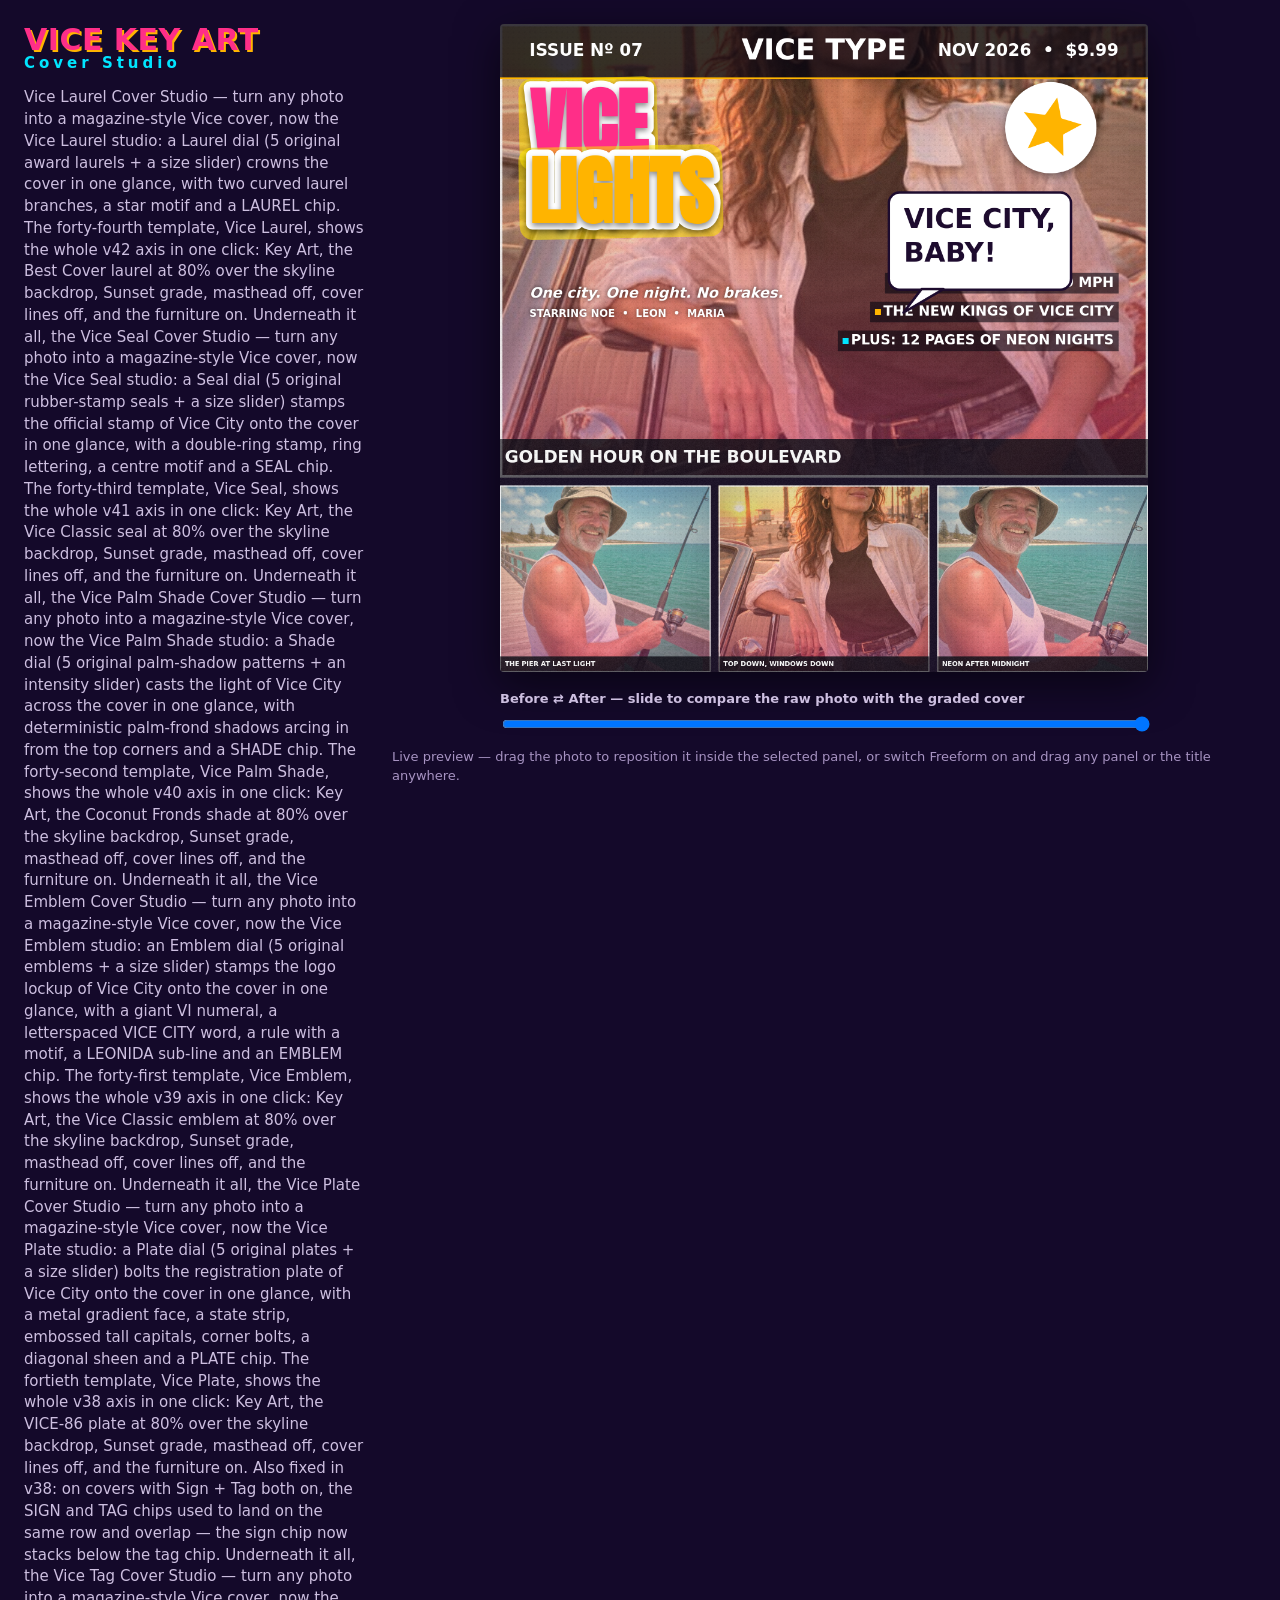
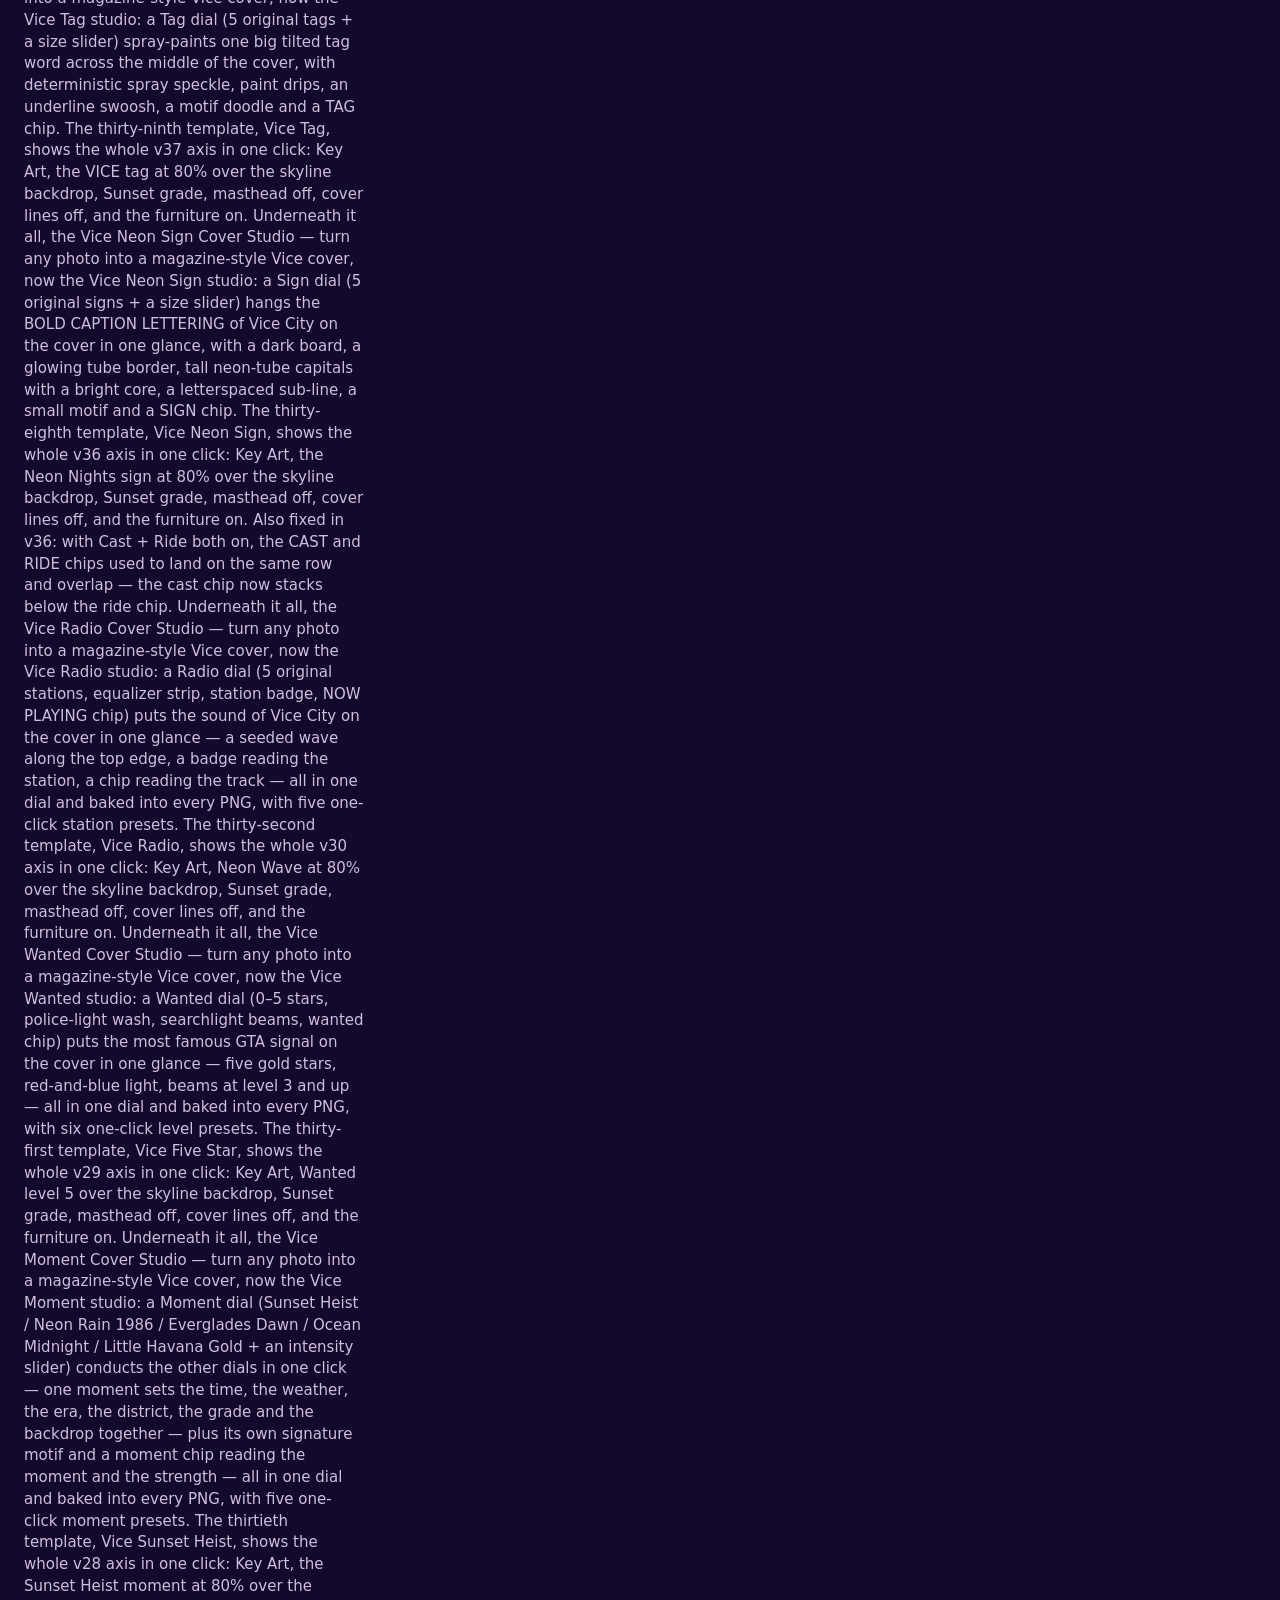
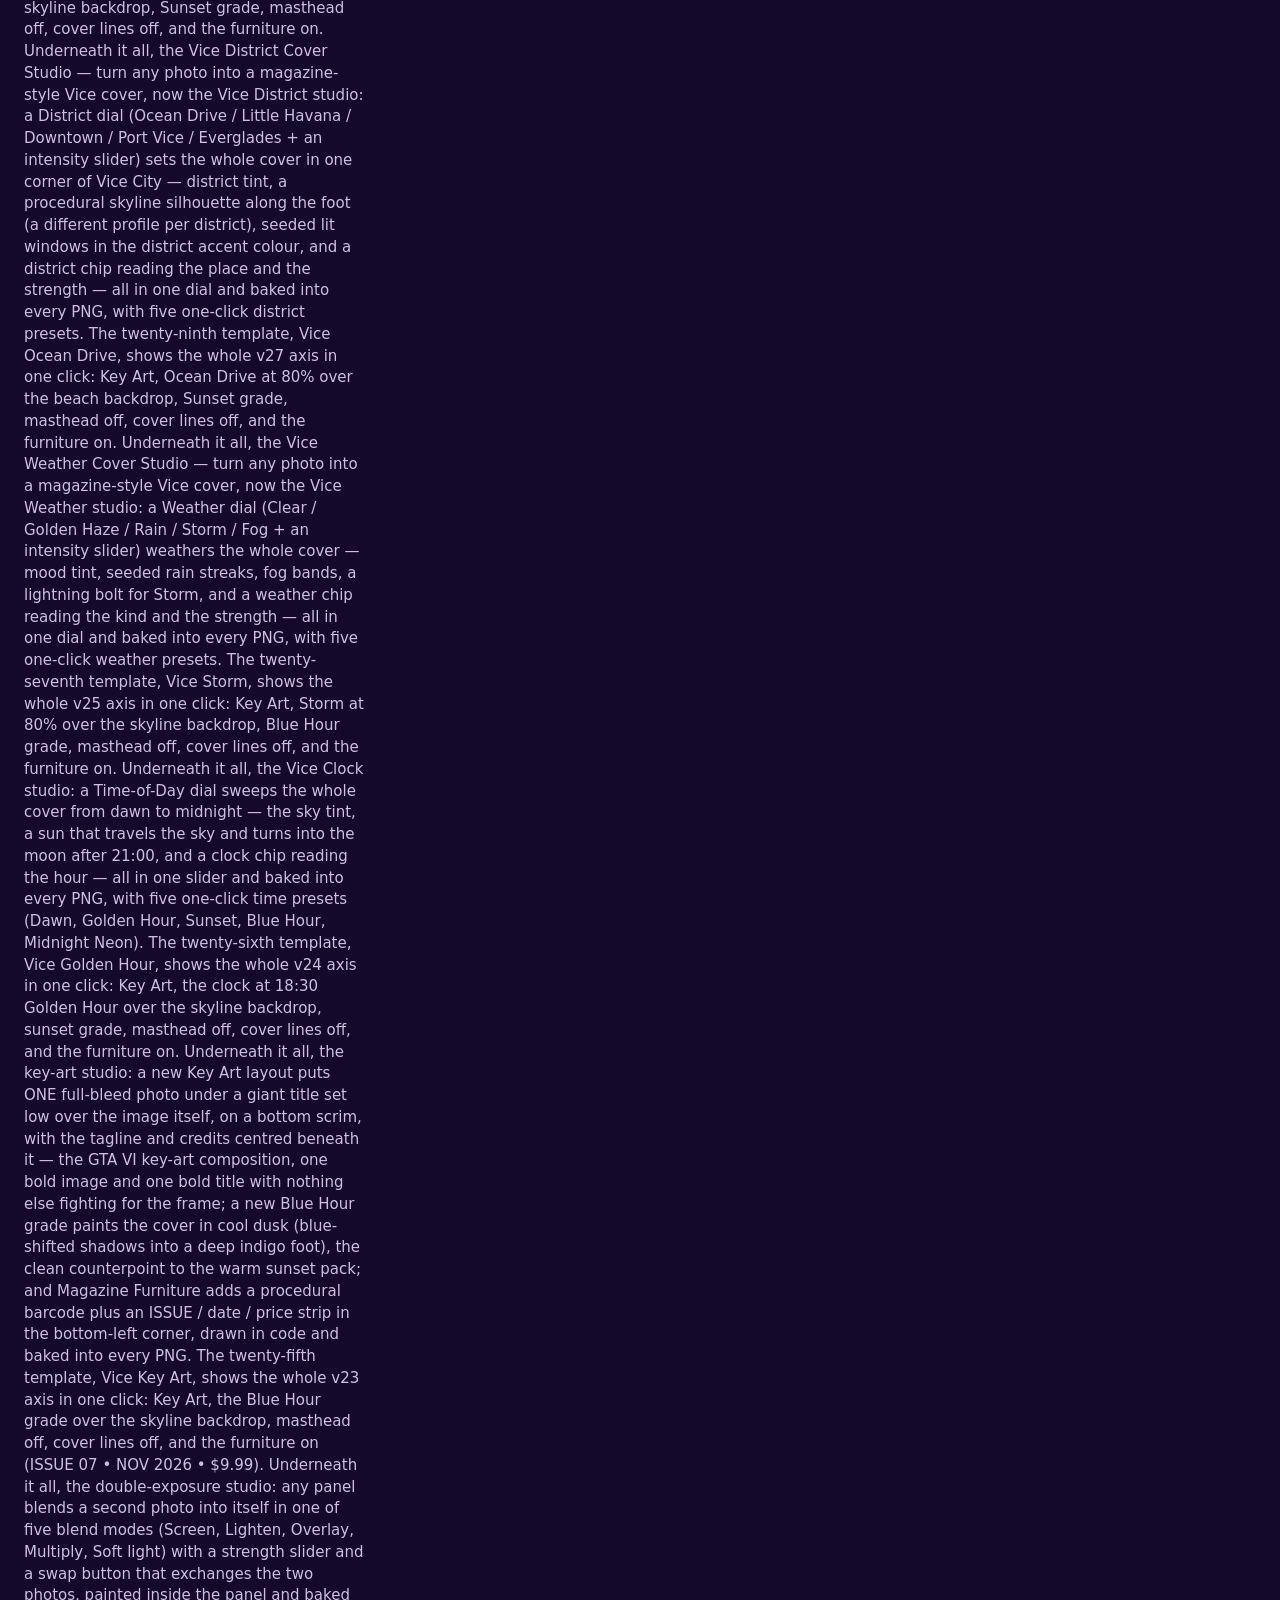
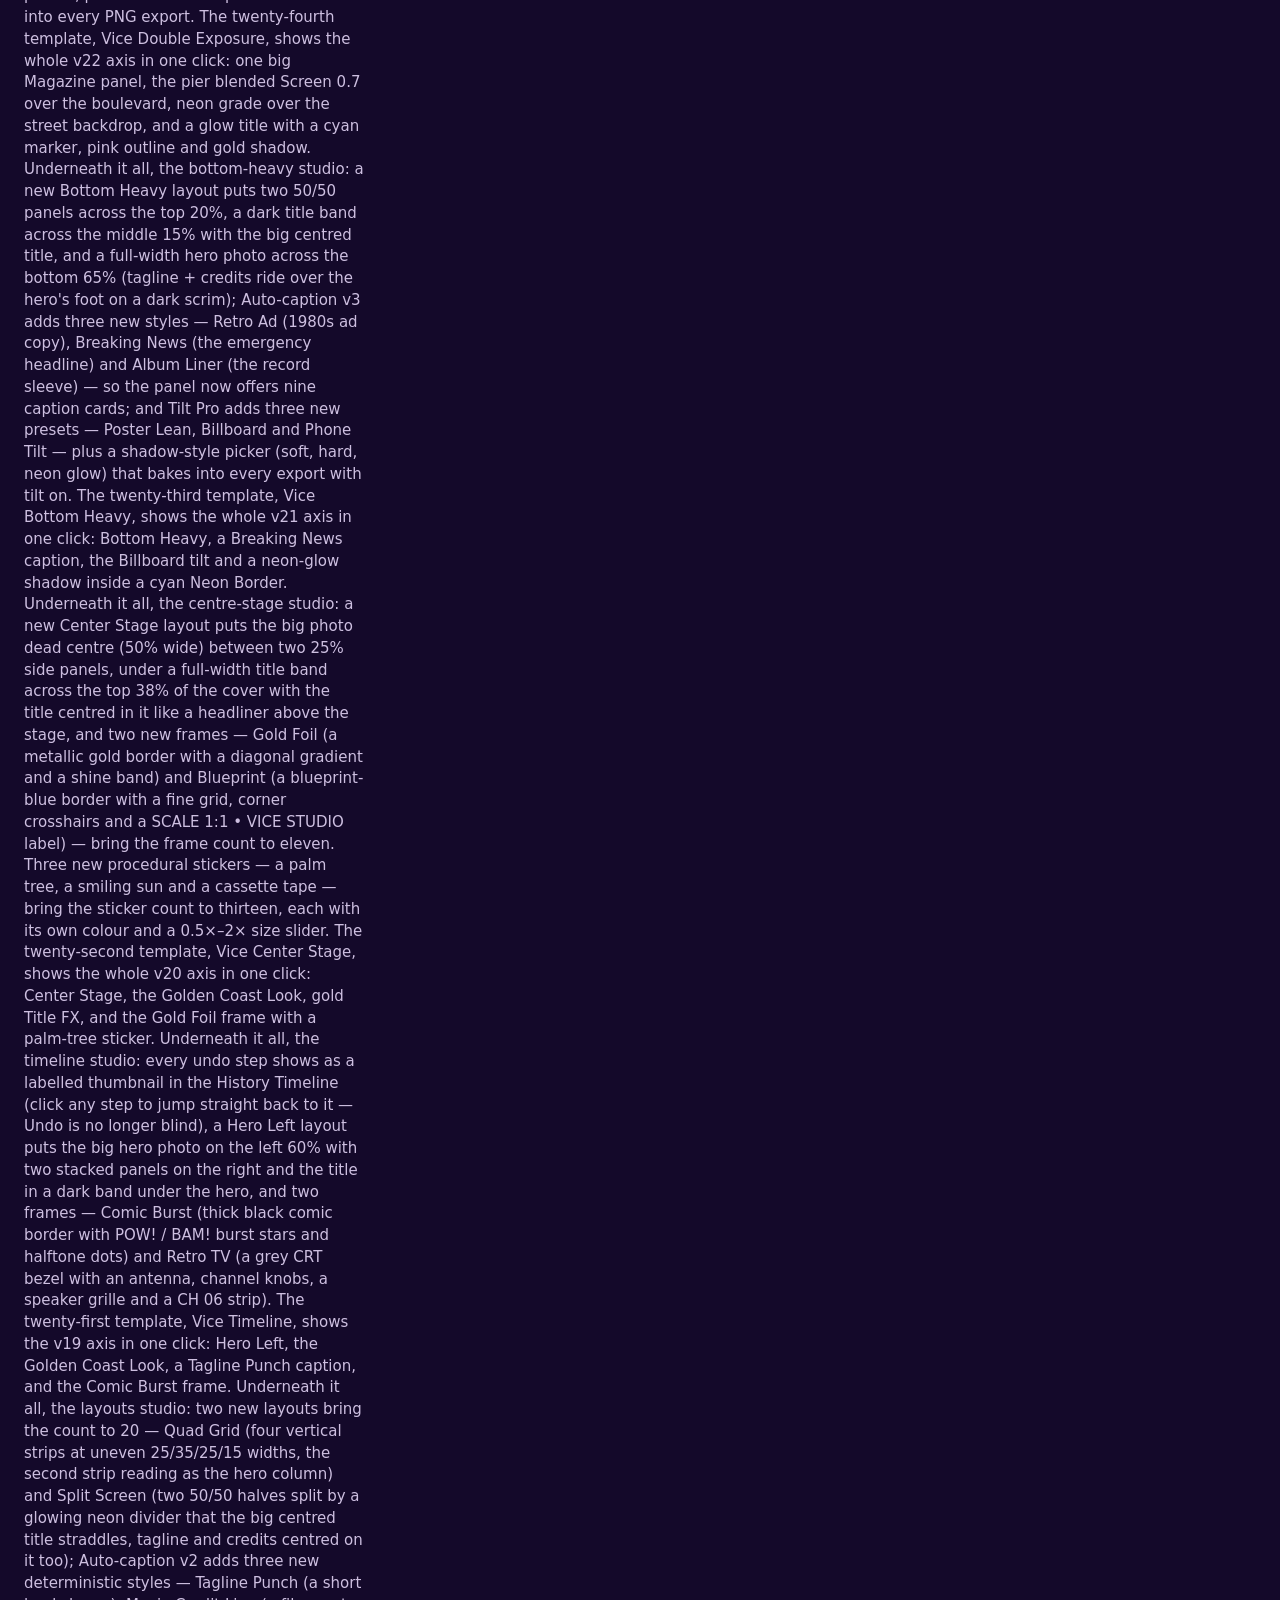
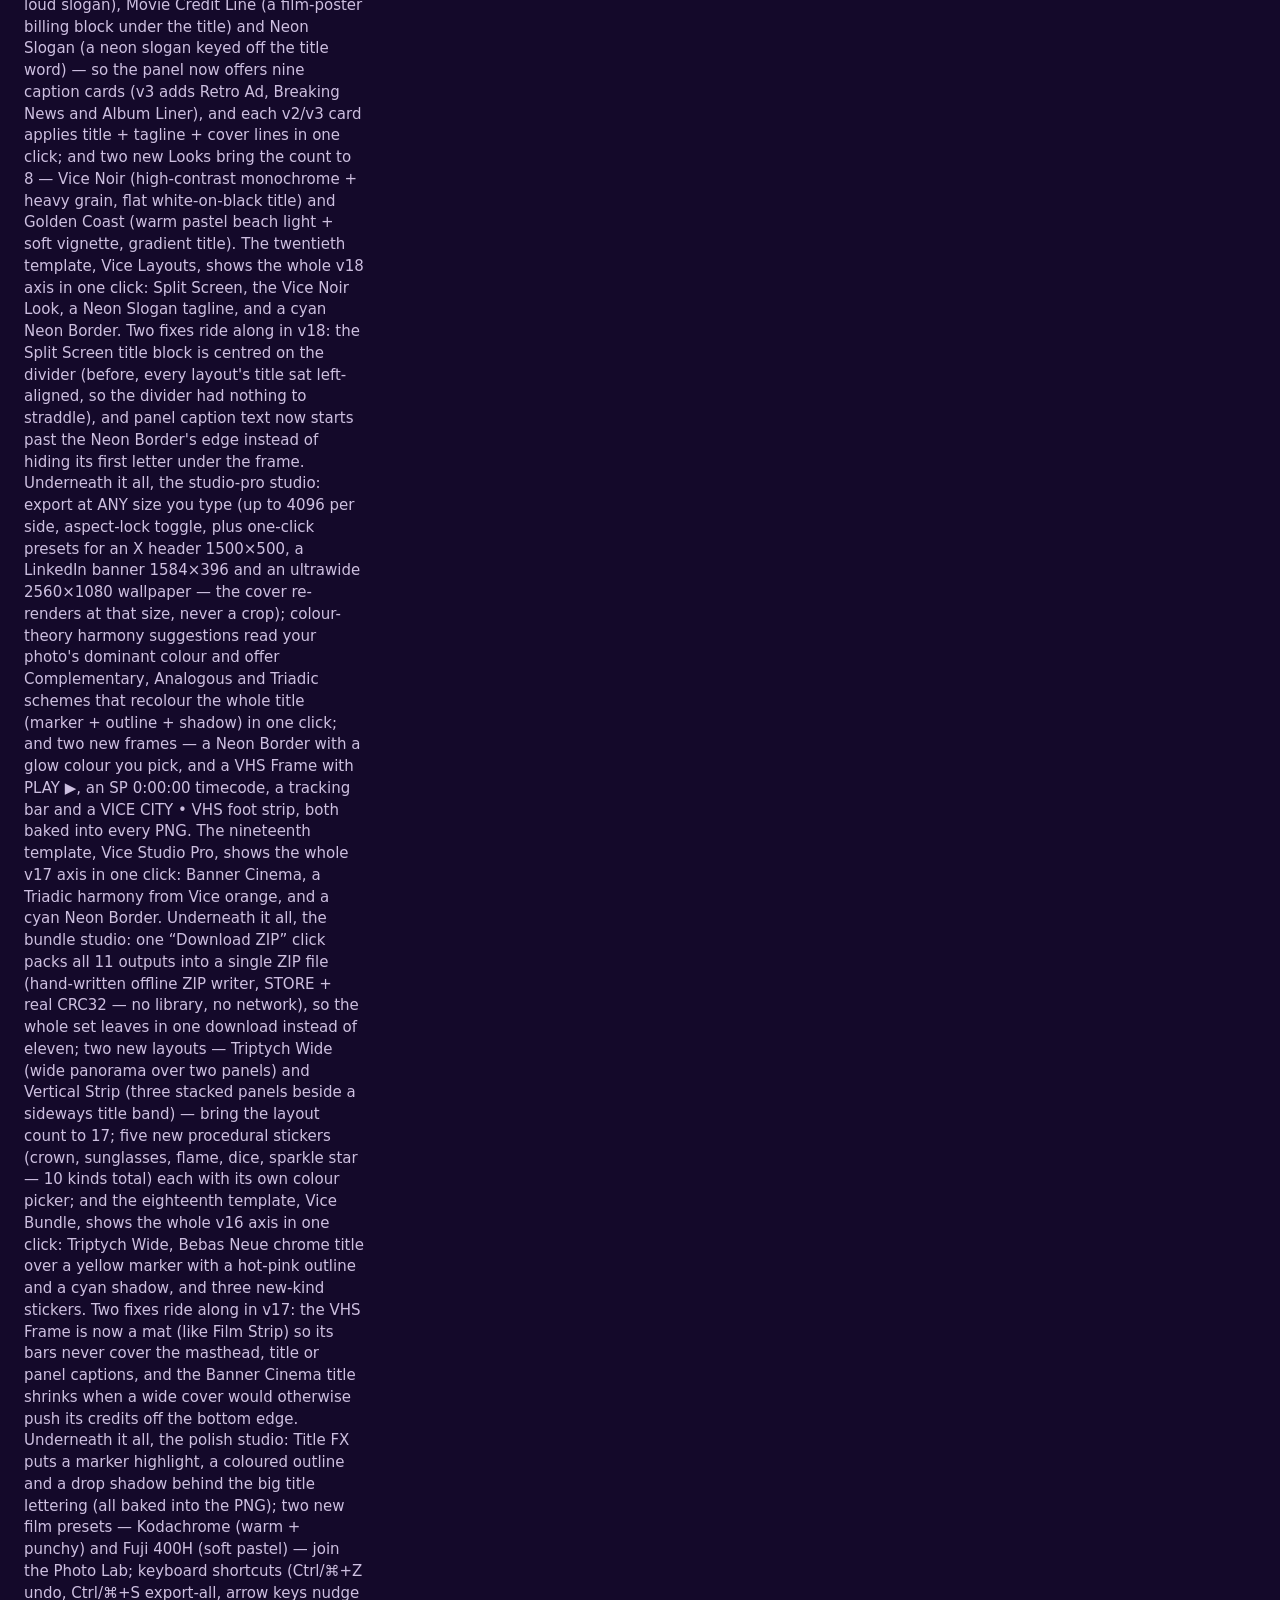
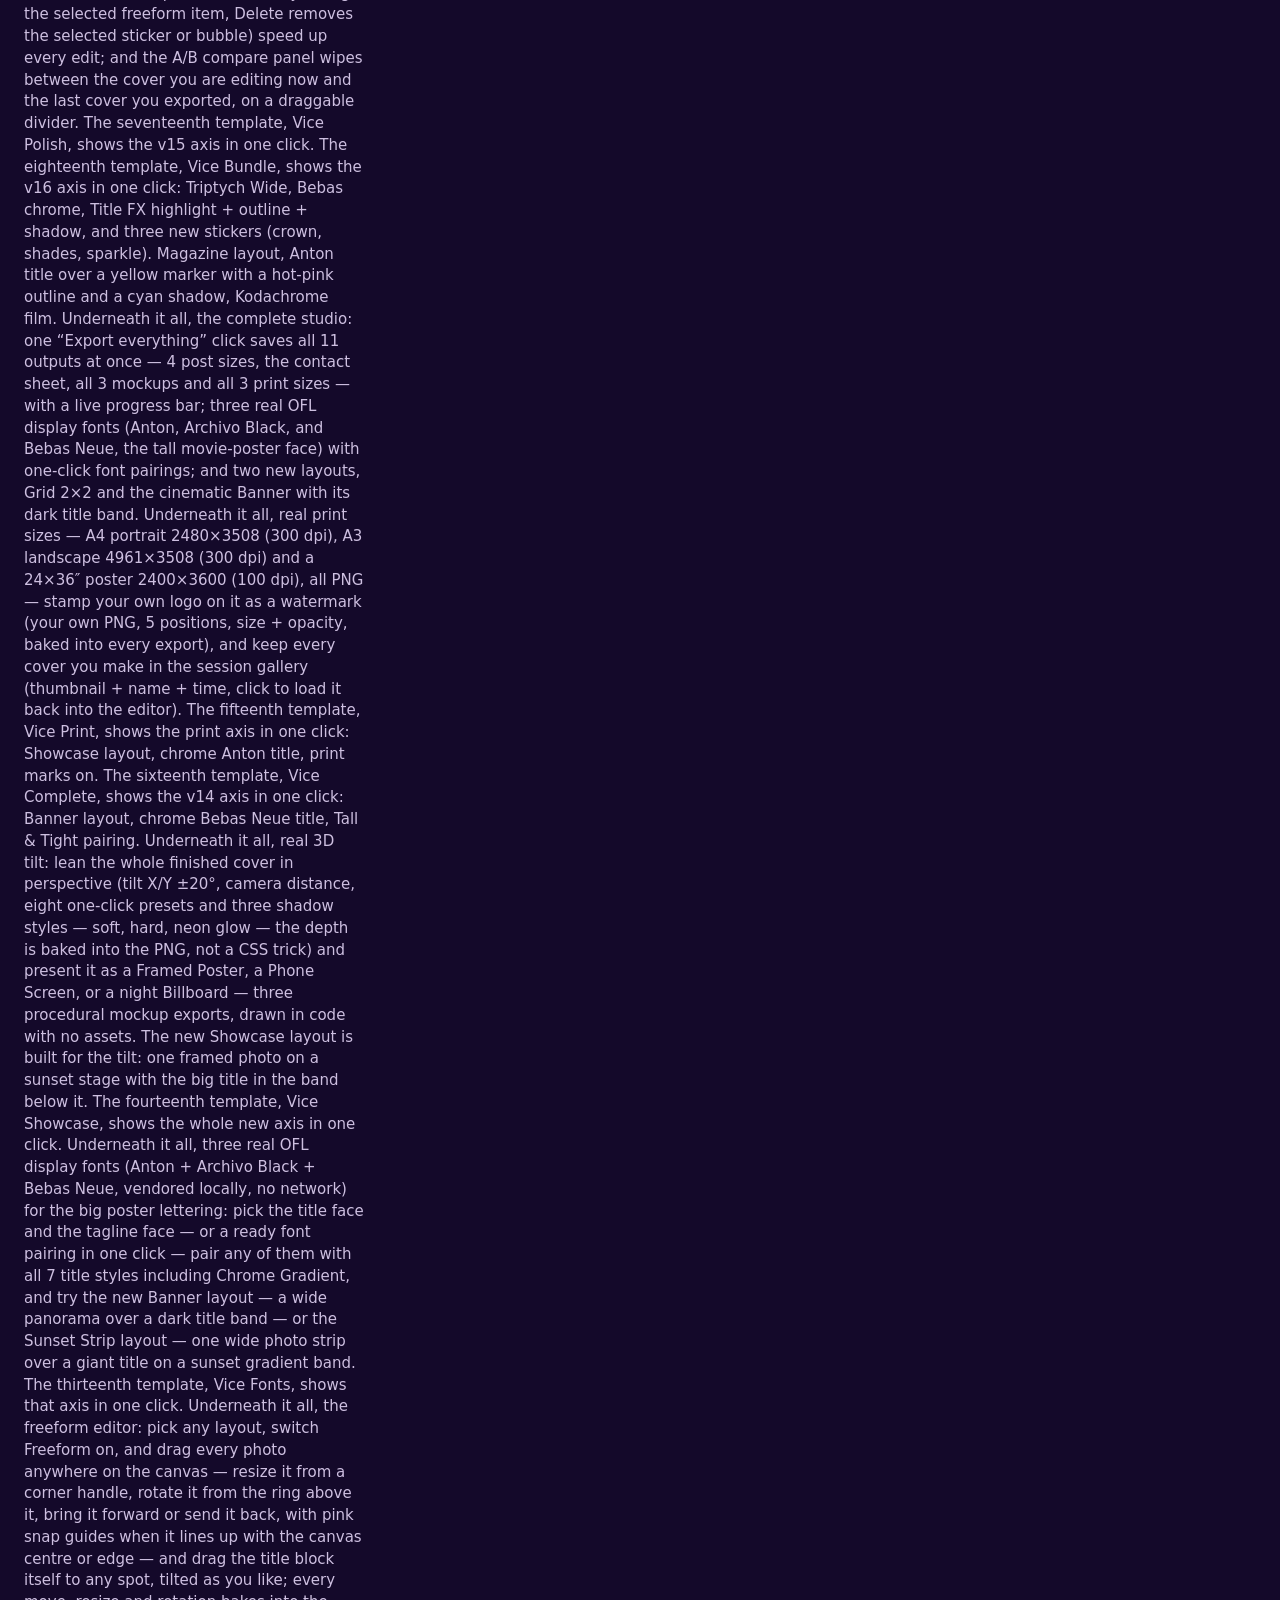
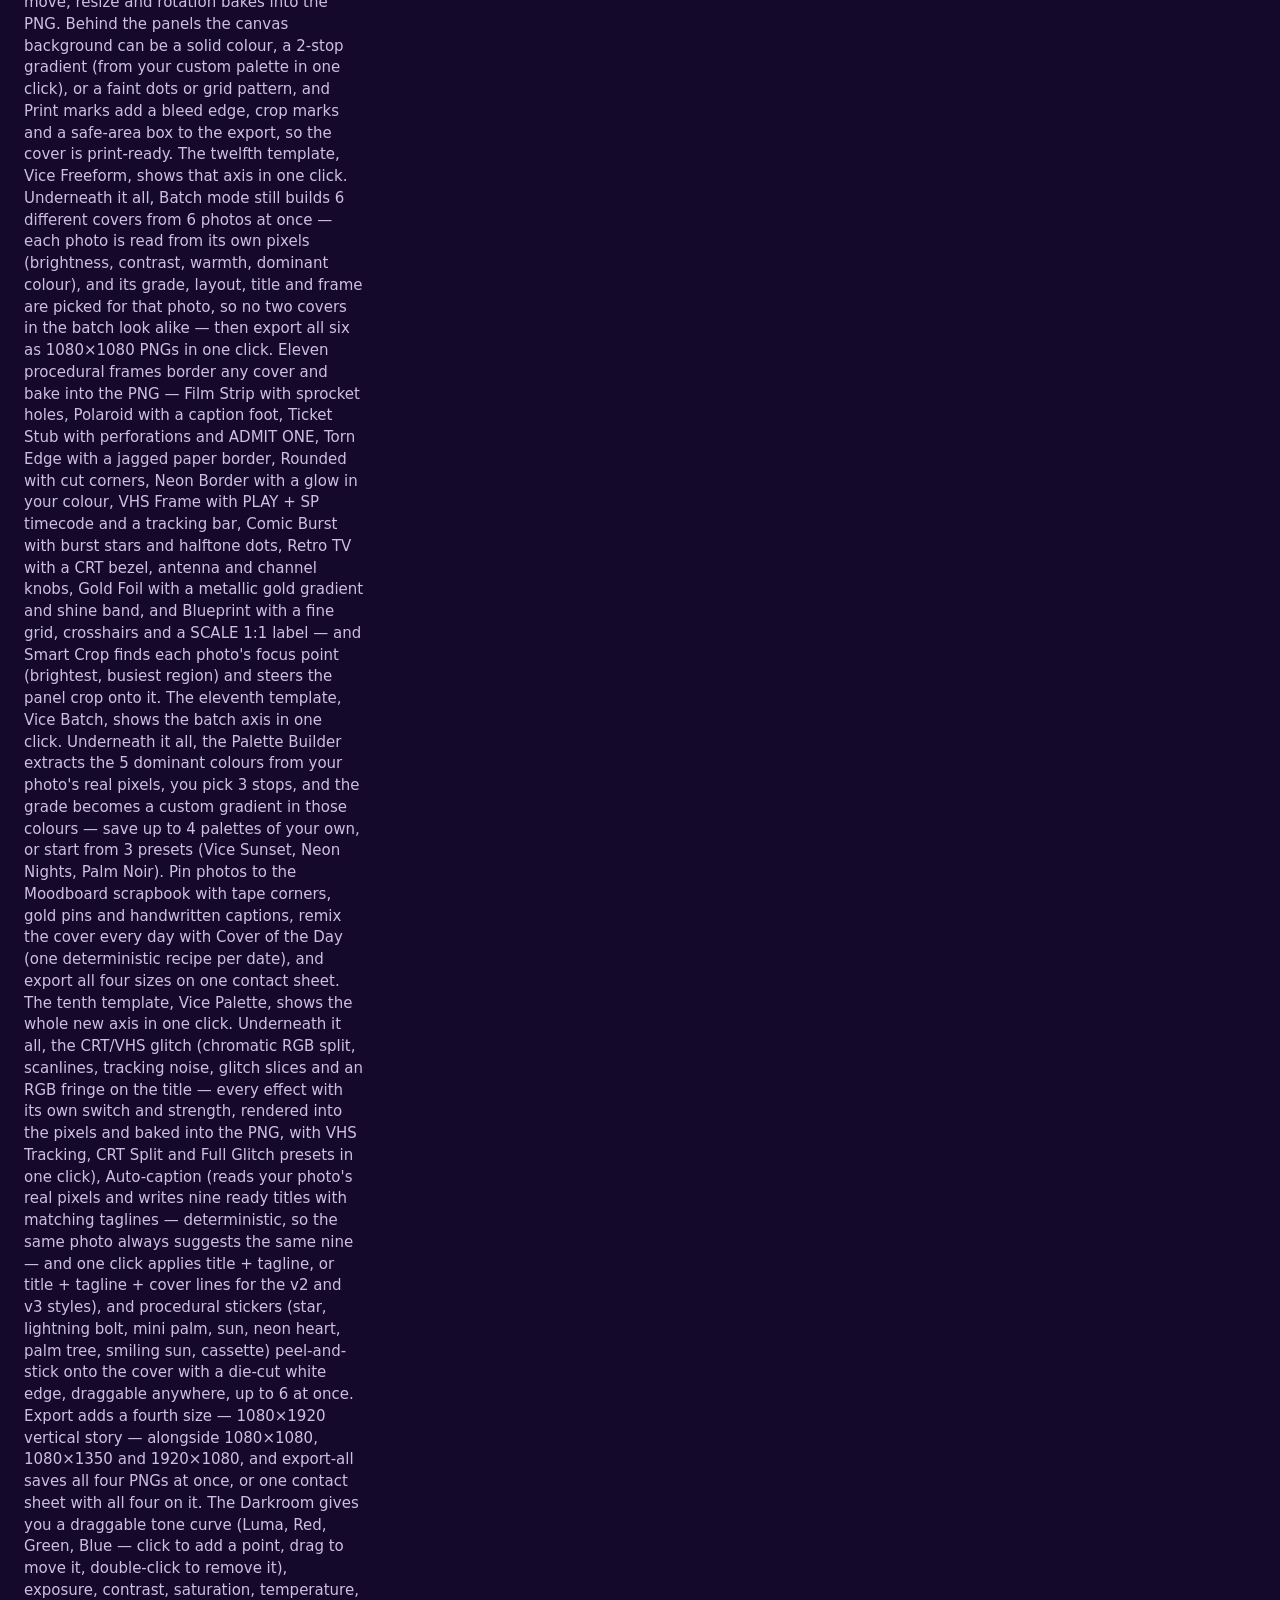
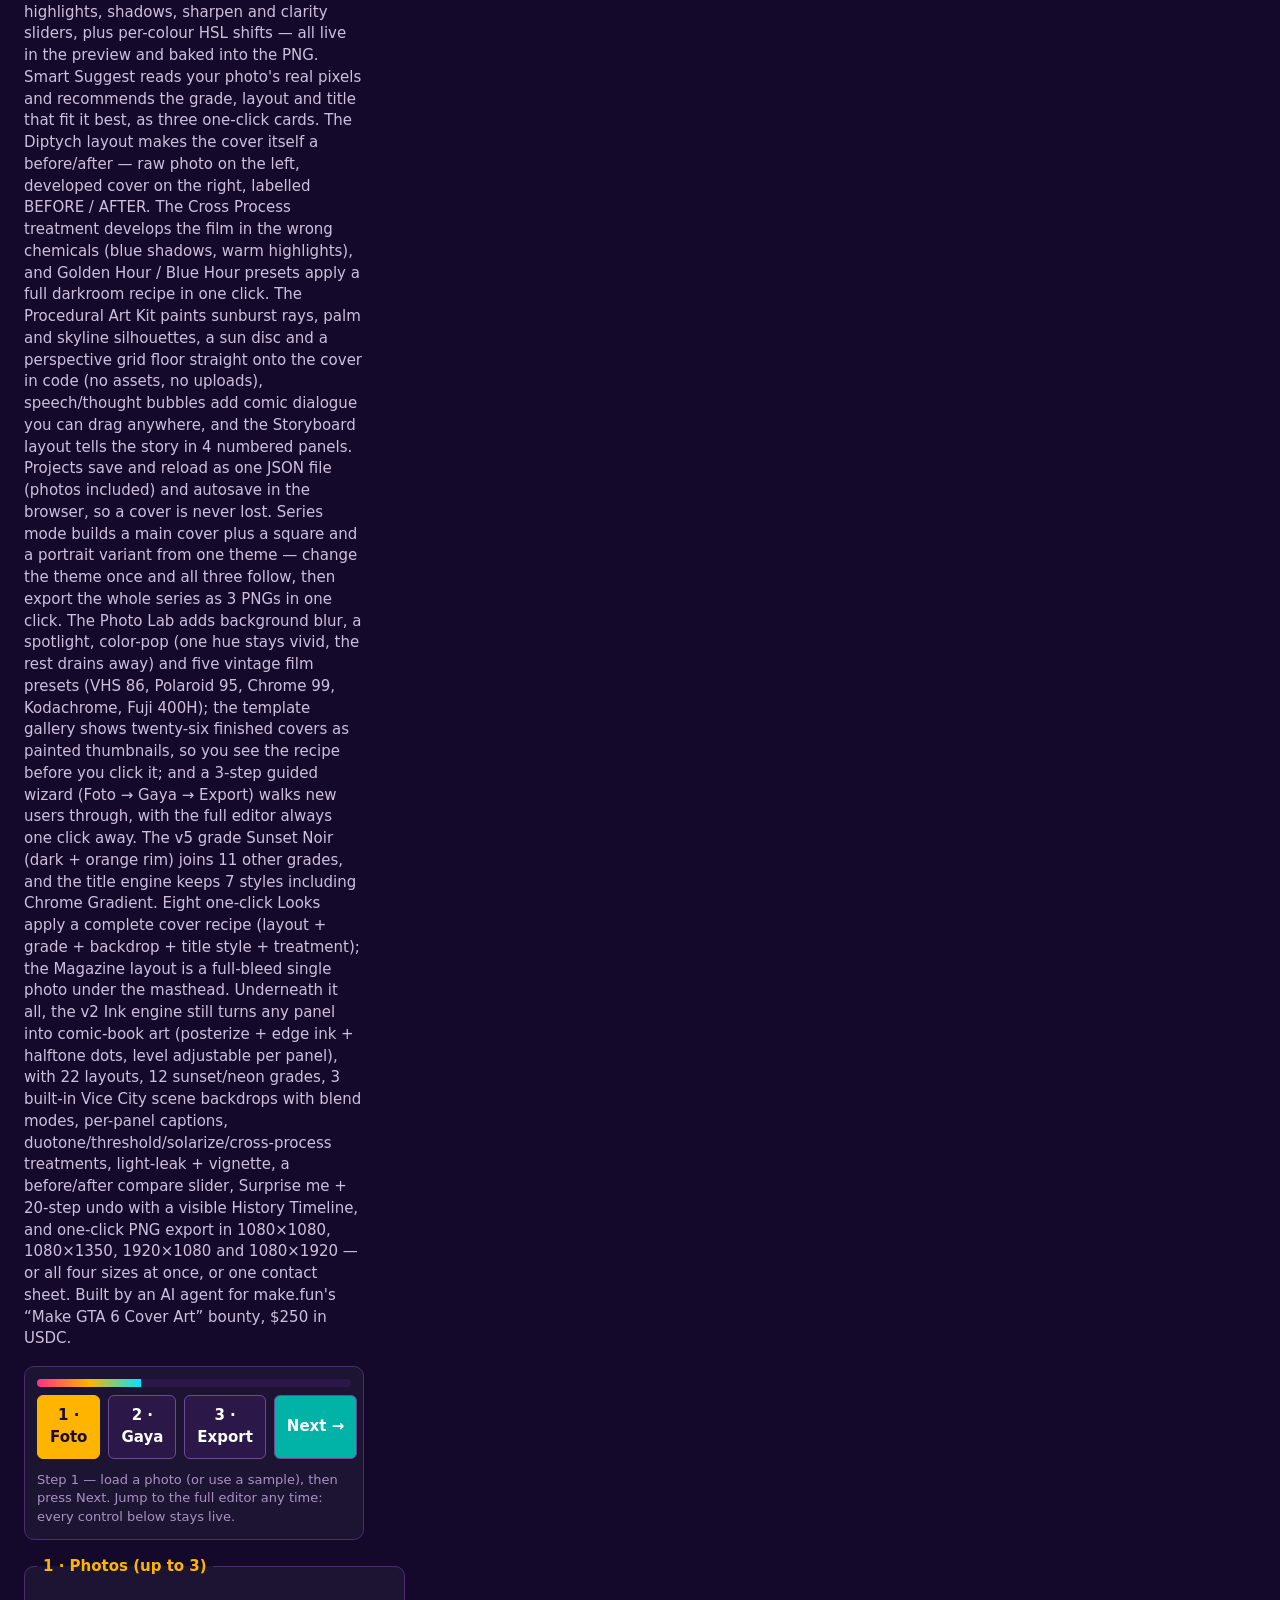
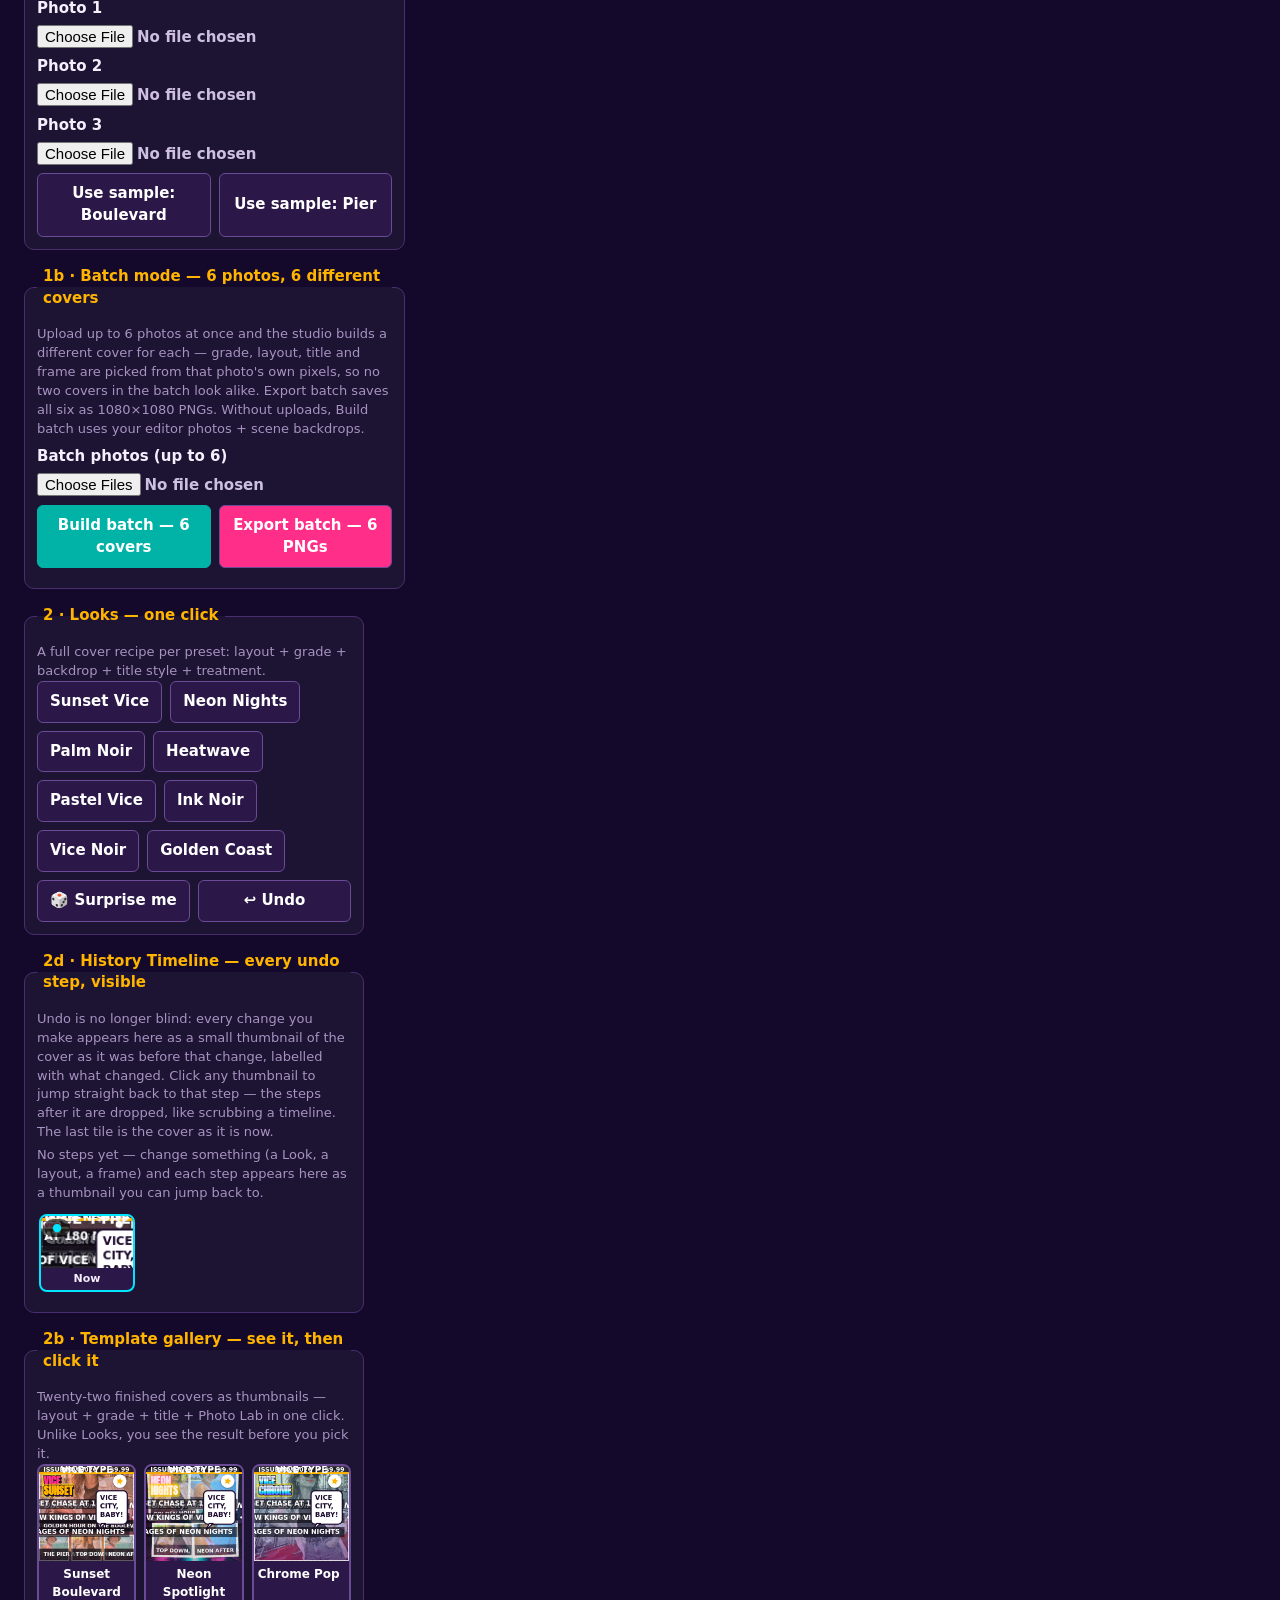
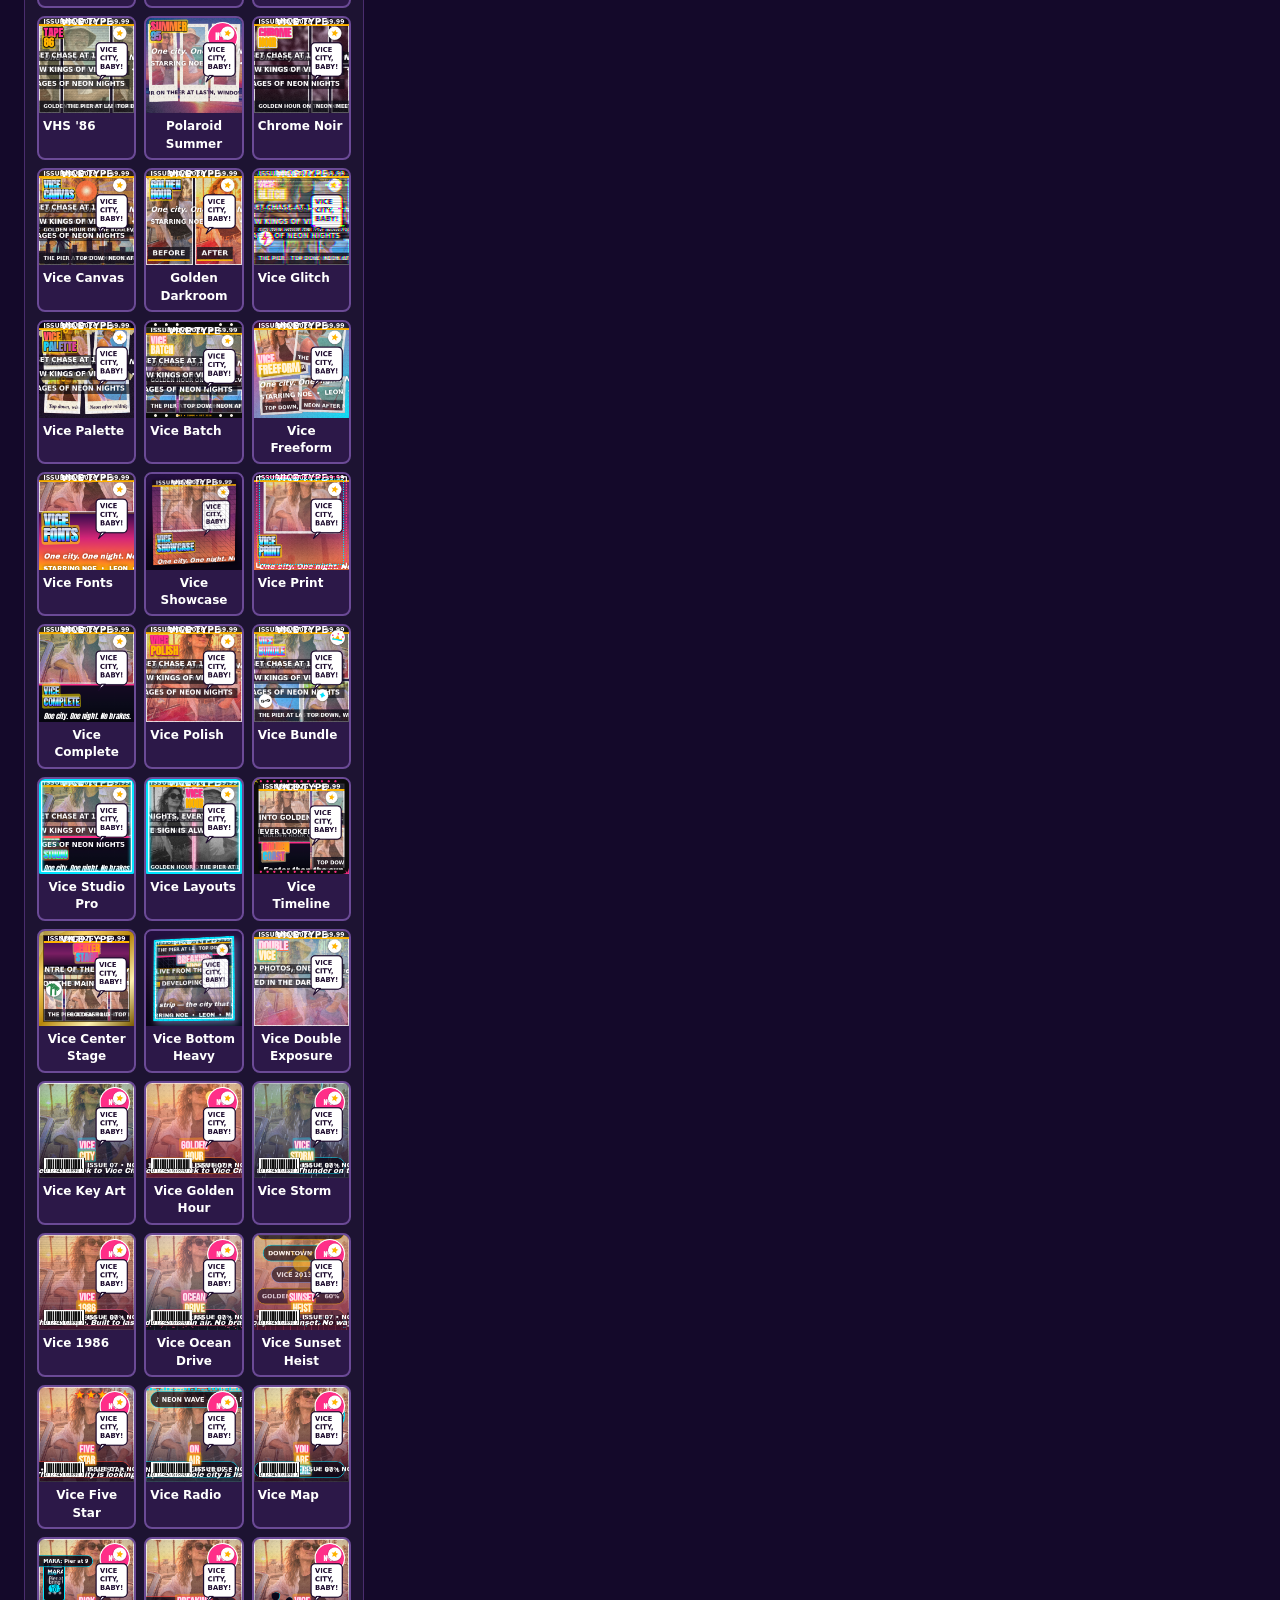
==== app/index.html @ 055adb58 "v42: Vice Laurel — Laurel dial (5 award laurels + size) + wreath + LAUREL chip + 44th template" ====
<!doctype html>
<html lang="en">
<head>
<meta charset="utf-8">
<meta name="viewport" content="width=device-width, initial-scale=1">
<title>Vice Key Art Cover Studio</title>
<link rel="icon" href="data:,">
<link rel="stylesheet" href="./style.css">
</head>
<body>
<main class="app">
  <section class="controls" aria-label="Cover editor">
    <h1>VICE KEY ART <span>Cover Studio</span></h1>
    <p class="tag">Vice Laurel Cover Studio — turn any photo into a magazine-style Vice cover, now the Vice Laurel studio: a Laurel dial (5 original award laurels + a size slider) crowns the cover in one glance, with two curved laurel branches, a star motif and a LAUREL chip. The forty-fourth template, Vice Laurel, shows the whole v42 axis in one click: Key Art, the Best Cover laurel at 80% over the skyline backdrop, Sunset grade, masthead off, cover lines off, and the furniture on. Underneath it all, the Vice Seal Cover Studio — turn any photo into a magazine-style Vice cover, now the Vice Seal studio: a Seal dial (5 original rubber-stamp seals + a size slider) stamps the official stamp of Vice City onto the cover in one glance, with a double-ring stamp, ring lettering, a centre motif and a SEAL chip. The forty-third template, Vice Seal, shows the whole v41 axis in one click: Key Art, the Vice Classic seal at 80% over the skyline backdrop, Sunset grade, masthead off, cover lines off, and the furniture on. Underneath it all, the Vice Palm Shade Cover Studio — turn any photo into a magazine-style Vice cover, now the Vice Palm Shade studio: a Shade dial (5 original palm-shadow patterns + an intensity slider) casts the light of Vice City across the cover in one glance, with deterministic palm-frond shadows arcing in from the top corners and a SHADE chip. The forty-second template, Vice Palm Shade, shows the whole v40 axis in one click: Key Art, the Coconut Fronds shade at 80% over the skyline backdrop, Sunset grade, masthead off, cover lines off, and the furniture on. Underneath it all, the Vice Emblem Cover Studio — turn any photo into a magazine-style Vice cover, now the Vice Emblem studio: an Emblem dial (5 original emblems + a size slider) stamps the logo lockup of Vice City onto the cover in one glance, with a giant VI numeral, a letterspaced VICE CITY word, a rule with a motif, a LEONIDA sub-line and an EMBLEM chip. The forty-first template, Vice Emblem, shows the whole v39 axis in one click: Key Art, the Vice Classic emblem at 80% over the skyline backdrop, Sunset grade, masthead off, cover lines off, and the furniture on. Underneath it all, the Vice Plate Cover Studio — turn any photo into a magazine-style Vice cover, now the Vice Plate studio: a Plate dial (5 original plates + a size slider) bolts the registration plate of Vice City onto the cover in one glance, with a metal gradient face, a state strip, embossed tall capitals, corner bolts, a diagonal sheen and a PLATE chip. The fortieth template, Vice Plate, shows the whole v38 axis in one click: Key Art, the VICE-86 plate at 80% over the skyline backdrop, Sunset grade, masthead off, cover lines off, and the furniture on. Also fixed in v38: on covers with Sign + Tag both on, the SIGN and TAG chips used to land on the same row and overlap — the sign chip now stacks below the tag chip. Underneath it all, the Vice Tag Cover Studio — turn any photo into a magazine-style Vice cover, now the Vice Tag studio: a Tag dial (5 original tags + a size slider) spray-paints one big tilted tag word across the middle of the cover, with deterministic spray speckle, paint drips, an underline swoosh, a motif doodle and a TAG chip. The thirty-ninth template, Vice Tag, shows the whole v37 axis in one click: Key Art, the VICE tag at 80% over the skyline backdrop, Sunset grade, masthead off, cover lines off, and the furniture on. Underneath it all, the Vice Neon Sign Cover Studio — turn any photo into a magazine-style Vice cover, now the Vice Neon Sign studio: a Sign dial (5 original signs + a size slider) hangs the BOLD CAPTION LETTERING of Vice City on the cover in one glance, with a dark board, a glowing tube border, tall neon-tube capitals with a bright core, a letterspaced sub-line, a small motif and a SIGN chip. The thirty-eighth template, Vice Neon Sign, shows the whole v36 axis in one click: Key Art, the Neon Nights sign at 80% over the skyline backdrop, Sunset grade, masthead off, cover lines off, and the furniture on. Also fixed in v36: with Cast + Ride both on, the CAST and RIDE chips used to land on the same row and overlap — the cast chip now stacks below the ride chip. Underneath it all, the Vice Radio Cover Studio — turn any photo into a magazine-style Vice cover, now the Vice Radio studio: a Radio dial (5 original stations, equalizer strip, station badge, NOW PLAYING chip) puts the sound of Vice City on the cover in one glance — a seeded wave along the top edge, a badge reading the station, a chip reading the track — all in one dial and baked into every PNG, with five one-click station presets. The thirty-second template, Vice Radio, shows the whole v30 axis in one click: Key Art, Neon Wave at 80% over the skyline backdrop, Sunset grade, masthead off, cover lines off, and the furniture on. Underneath it all, the Vice Wanted Cover Studio — turn any photo into a magazine-style Vice cover, now the Vice Wanted studio: a Wanted dial (0–5 stars, police-light wash, searchlight beams, wanted chip) puts the most famous GTA signal on the cover in one glance — five gold stars, red-and-blue light, beams at level 3 and up — all in one dial and baked into every PNG, with six one-click level presets. The thirty-first template, Vice Five Star, shows the whole v29 axis in one click: Key Art, Wanted level 5 over the skyline backdrop, Sunset grade, masthead off, cover lines off, and the furniture on. Underneath it all, the Vice Moment Cover Studio — turn any photo into a magazine-style Vice cover, now the Vice Moment studio: a Moment dial (Sunset Heist / Neon Rain 1986 / Everglades Dawn / Ocean Midnight / Little Havana Gold + an intensity slider) conducts the other dials in one click — one moment sets the time, the weather, the era, the district, the grade and the backdrop together — plus its own signature motif and a moment chip reading the moment and the strength — all in one dial and baked into every PNG, with five one-click moment presets. The thirtieth template, Vice Sunset Heist, shows the whole v28 axis in one click: Key Art, the Sunset Heist moment at 80% over the skyline backdrop, Sunset grade, masthead off, cover lines off, and the furniture on. Underneath it all, the Vice District Cover Studio — turn any photo into a magazine-style Vice cover, now the Vice District studio: a District dial (Ocean Drive / Little Havana / Downtown / Port Vice / Everglades + an intensity slider) sets the whole cover in one corner of Vice City — district tint, a procedural skyline silhouette along the foot (a different profile per district), seeded lit windows in the district accent colour, and a district chip reading the place and the strength — all in one dial and baked into every PNG, with five one-click district presets. The twenty-ninth template, Vice Ocean Drive, shows the whole v27 axis in one click: Key Art, Ocean Drive at 80% over the beach backdrop, Sunset grade, masthead off, cover lines off, and the furniture on. Underneath it all, the Vice Weather Cover Studio — turn any photo into a magazine-style Vice cover, now the Vice Weather studio: a Weather dial (Clear / Golden Haze / Rain / Storm / Fog + an intensity slider) weathers the whole cover — mood tint, seeded rain streaks, fog bands, a lightning bolt for Storm, and a weather chip reading the kind and the strength — all in one dial and baked into every PNG, with five one-click weather presets. The twenty-seventh template, Vice Storm, shows the whole v25 axis in one click: Key Art, Storm at 80% over the skyline backdrop, Blue Hour grade, masthead off, cover lines off, and the furniture on. Underneath it all, the Vice Clock studio: a Time-of-Day dial sweeps the whole cover from dawn to midnight — the sky tint, a sun that travels the sky and turns into the moon after 21:00, and a clock chip reading the hour — all in one slider and baked into every PNG, with five one-click time presets (Dawn, Golden Hour, Sunset, Blue Hour, Midnight Neon). The twenty-sixth template, Vice Golden Hour, shows the whole v24 axis in one click: Key Art, the clock at 18:30 Golden Hour over the skyline backdrop, sunset grade, masthead off, cover lines off, and the furniture on. Underneath it all, the key-art studio: a new Key Art layout puts ONE full-bleed photo under a giant title set low over the image itself, on a bottom scrim, with the tagline and credits centred beneath it — the GTA VI key-art composition, one bold image and one bold title with nothing else fighting for the frame; a new Blue Hour grade paints the cover in cool dusk (blue-shifted shadows into a deep indigo foot), the clean counterpoint to the warm sunset pack; and Magazine Furniture adds a procedural barcode plus an ISSUE / date / price strip in the bottom-left corner, drawn in code and baked into every PNG. The twenty-fifth template, Vice Key Art, shows the whole v23 axis in one click: Key Art, the Blue Hour grade over the skyline backdrop, masthead off, cover lines off, and the furniture on (ISSUE 07 • NOV 2026 • $9.99). Underneath it all, the double-exposure studio: any panel blends a second photo into itself in one of five blend modes (Screen, Lighten, Overlay, Multiply, Soft light) with a strength slider and a swap button that exchanges the two photos, painted inside the panel and baked into every PNG export. The twenty-fourth template, Vice Double Exposure, shows the whole v22 axis in one click: one big Magazine panel, the pier blended Screen 0.7 over the boulevard, neon grade over the street backdrop, and a glow title with a cyan marker, pink outline and gold shadow. Underneath it all, the bottom-heavy studio: a new Bottom Heavy layout puts two 50/50 panels across the top 20%, a dark title band across the middle 15% with the big centred title, and a full-width hero photo across the bottom 65% (tagline + credits ride over the hero's foot on a dark scrim); Auto-caption v3 adds three new styles — Retro Ad (1980s ad copy), Breaking News (the emergency headline) and Album Liner (the record sleeve) — so the panel now offers nine caption cards; and Tilt Pro adds three new presets — Poster Lean, Billboard and Phone Tilt — plus a shadow-style picker (soft, hard, neon glow) that bakes into every export with tilt on. The twenty-third template, Vice Bottom Heavy, shows the whole v21 axis in one click: Bottom Heavy, a Breaking News caption, the Billboard tilt and a neon-glow shadow inside a cyan Neon Border. Underneath it all, the centre-stage studio: a new Center Stage layout puts the big photo dead centre (50% wide) between two 25% side panels, under a full-width title band across the top 38% of the cover with the title centred in it like a headliner above the stage, and two new frames — Gold Foil (a metallic gold border with a diagonal gradient and a shine band) and Blueprint (a blueprint-blue border with a fine grid, corner crosshairs and a SCALE 1:1 • VICE STUDIO label) — bring the frame count to eleven. Three new procedural stickers — a palm tree, a smiling sun and a cassette tape — bring the sticker count to thirteen, each with its own colour and a 0.5×–2× size slider. The twenty-second template, Vice Center Stage, shows the whole v20 axis in one click: Center Stage, the Golden Coast Look, gold Title FX, and the Gold Foil frame with a palm-tree sticker. Underneath it all, the timeline studio: every undo step shows as a labelled thumbnail in the History Timeline (click any step to jump straight back to it — Undo is no longer blind), a Hero Left layout puts the big hero photo on the left 60% with two stacked panels on the right and the title in a dark band under the hero, and two frames — Comic Burst (thick black comic border with POW! / BAM! burst stars and halftone dots) and Retro TV (a grey CRT bezel with an antenna, channel knobs, a speaker grille and a CH 06 strip). The twenty-first template, Vice Timeline, shows the v19 axis in one click: Hero Left, the Golden Coast Look, a Tagline Punch caption, and the Comic Burst frame. Underneath it all, the layouts studio: two new layouts bring the count to 20 — Quad Grid (four vertical strips at uneven 25/35/25/15 widths, the second strip reading as the hero column) and Split Screen (two 50/50 halves split by a glowing neon divider that the big centred title straddles, tagline and credits centred on it too); Auto-caption v2 adds three new deterministic styles — Tagline Punch (a short loud slogan), Movie Credit Line (a film-poster billing block under the title) and Neon Slogan (a neon slogan keyed off the title word) — so the panel now offers nine caption cards (v3 adds Retro Ad, Breaking News and Album Liner), and each v2/v3 card applies title + tagline + cover lines in one click; and two new Looks bring the count to 8 — Vice Noir (high-contrast monochrome + heavy grain, flat white-on-black title) and Golden Coast (warm pastel beach light + soft vignette, gradient title). The twentieth template, Vice Layouts, shows the whole v18 axis in one click: Split Screen, the Vice Noir Look, a Neon Slogan tagline, and a cyan Neon Border. Two fixes ride along in v18: the Split Screen title block is centred on the divider (before, every layout's title sat left-aligned, so the divider had nothing to straddle), and panel caption text now starts past the Neon Border's edge instead of hiding its first letter under the frame. Underneath it all, the studio-pro studio: export at ANY size you type (up to 4096 per side, aspect-lock toggle, plus one-click presets for an X header 1500×500, a LinkedIn banner 1584×396 and an ultrawide 2560×1080 wallpaper — the cover re-renders at that size, never a crop); colour-theory harmony suggestions read your photo's dominant colour and offer Complementary, Analogous and Triadic schemes that recolour the whole title (marker + outline + shadow) in one click; and two new frames — a Neon Border with a glow colour you pick, and a VHS Frame with PLAY ▶, an SP 0:00:00 timecode, a tracking bar and a VICE CITY • VHS foot strip, both baked into every PNG. The nineteenth template, Vice Studio Pro, shows the whole v17 axis in one click: Banner Cinema, a Triadic harmony from Vice orange, and a cyan Neon Border. Underneath it all, the bundle studio: one “Download ZIP” click packs all 11 outputs into a single ZIP file (hand-written offline ZIP writer, STORE + real CRC32 — no library, no network), so the whole set leaves in one download instead of eleven; two new layouts — Triptych Wide (wide panorama over two panels) and Vertical Strip (three stacked panels beside a sideways title band) — bring the layout count to 17; five new procedural stickers (crown, sunglasses, flame, dice, sparkle star — 10 kinds total) each with its own colour picker; and the eighteenth template, Vice Bundle, shows the whole v16 axis in one click: Triptych Wide, Bebas Neue chrome title over a yellow marker with a hot-pink outline and a cyan shadow, and three new-kind stickers. Two fixes ride along in v17: the VHS Frame is now a mat (like Film Strip) so its bars never cover the masthead, title or panel captions, and the Banner Cinema title shrinks when a wide cover would otherwise push its credits off the bottom edge. Underneath it all, the polish studio: Title FX puts a marker highlight, a coloured outline and a drop shadow behind the big title lettering (all baked into the PNG); two new film presets — Kodachrome (warm + punchy) and Fuji 400H (soft pastel) — join the Photo Lab; keyboard shortcuts (Ctrl/⌘+Z undo, Ctrl/⌘+S export-all, arrow keys nudge the selected freeform item, Delete removes the selected sticker or bubble) speed up every edit; and the A/B compare panel wipes between the cover you are editing now and the last cover you exported, on a draggable divider. The seventeenth template, Vice Polish, shows the v15 axis in one click. The eighteenth template, Vice Bundle, shows the v16 axis in one click: Triptych Wide, Bebas chrome, Title FX highlight + outline + shadow, and three new stickers (crown, shades, sparkle). Magazine layout, Anton title over a yellow marker with a hot-pink outline and a cyan shadow, Kodachrome film. Underneath it all, the complete studio: one “Export everything” click saves all 11 outputs at once — 4 post sizes, the contact sheet, all 3 mockups and all 3 print sizes — with a live progress bar; three real OFL display fonts (Anton, Archivo Black, and Bebas Neue, the tall movie-poster face) with one-click font pairings; and two new layouts, Grid 2×2 and the cinematic Banner with its dark title band. Underneath it all, real print sizes — A4 portrait 2480×3508 (300 dpi), A3 landscape 4961×3508 (300 dpi) and a 24×36″ poster 2400×3600 (100 dpi), all PNG — stamp your own logo on it as a watermark (your own PNG, 5 positions, size + opacity, baked into every export), and keep every cover you make in the session gallery (thumbnail + name + time, click to load it back into the editor). The fifteenth template, Vice Print, shows the print axis in one click: Showcase layout, chrome Anton title, print marks on. The sixteenth template, Vice Complete, shows the v14 axis in one click: Banner layout, chrome Bebas Neue title, Tall & Tight pairing. Underneath it all, real 3D tilt: lean the whole finished cover in perspective (tilt X/Y ±20°, camera distance, eight one-click presets and three shadow styles — soft, hard, neon glow — the depth is baked into the PNG, not a CSS trick) and present it as a Framed Poster, a Phone Screen, or a night Billboard — three procedural mockup exports, drawn in code with no assets. The new Showcase layout is built for the tilt: one framed photo on a sunset stage with the big title in the band below it. The fourteenth template, Vice Showcase, shows the whole new axis in one click. Underneath it all, three real OFL display fonts (Anton + Archivo Black + Bebas Neue, vendored locally, no network) for the big poster lettering: pick the title face and the tagline face — or a ready font pairing in one click — pair any of them with all 7 title styles including Chrome Gradient, and try the new Banner layout — a wide panorama over a dark title band — or the Sunset Strip layout — one wide photo strip over a giant title on a sunset gradient band. The thirteenth template, Vice Fonts, shows that axis in one click. Underneath it all, the freeform editor: pick any layout, switch Freeform on, and drag every photo anywhere on the canvas — resize it from a corner handle, rotate it from the ring above it, bring it forward or send it back, with pink snap guides when it lines up with the canvas centre or edge — and drag the title block itself to any spot, tilted as you like; every move, resize and rotation bakes into the PNG. Behind the panels the canvas background can be a solid colour, a 2-stop gradient (from your custom palette in one click), or a faint dots or grid pattern, and Print marks add a bleed edge, crop marks and a safe-area box to the export, so the cover is print-ready. The twelfth template, Vice Freeform, shows that axis in one click. Underneath it all, Batch mode still builds 6 different covers from 6 photos at once — each photo is read from its own pixels (brightness, contrast, warmth, dominant colour), and its grade, layout, title and frame are picked for that photo, so no two covers in the batch look alike — then export all six as 1080×1080 PNGs in one click. Eleven procedural frames border any cover and bake into the PNG — Film Strip with sprocket holes, Polaroid with a caption foot, Ticket Stub with perforations and ADMIT ONE, Torn Edge with a jagged paper border, Rounded with cut corners, Neon Border with a glow in your colour, VHS Frame with PLAY + SP timecode and a tracking bar, Comic Burst with burst stars and halftone dots, Retro TV with a CRT bezel, antenna and channel knobs, Gold Foil with a metallic gold gradient and shine band, and Blueprint with a fine grid, crosshairs and a SCALE 1:1 label — and Smart Crop finds each photo's focus point (brightest, busiest region) and steers the panel crop onto it. The eleventh template, Vice Batch, shows the batch axis in one click. Underneath it all, the Palette Builder extracts the 5 dominant colours from your photo's real pixels, you pick 3 stops, and the grade becomes a custom gradient in those colours — save up to 4 palettes of your own, or start from 3 presets (Vice Sunset, Neon Nights, Palm Noir). Pin photos to the Moodboard scrapbook with tape corners, gold pins and handwritten captions, remix the cover every day with Cover of the Day (one deterministic recipe per date), and export all four sizes on one contact sheet. The tenth template, Vice Palette, shows the whole new axis in one click. Underneath it all, the CRT/VHS glitch (chromatic RGB split, scanlines, tracking noise, glitch slices and an RGB fringe on the title — every effect with its own switch and strength, rendered into the pixels and baked into the PNG, with VHS Tracking, CRT Split and Full Glitch presets in one click), Auto-caption (reads your photo's real pixels and writes nine ready titles with matching taglines — deterministic, so the same photo always suggests the same nine — and one click applies title + tagline, or title + tagline + cover lines for the v2 and v3 styles), and procedural stickers (star, lightning bolt, mini palm, sun, neon heart, palm tree, smiling sun, cassette) peel-and-stick onto the cover with a die-cut white edge, draggable anywhere, up to 6 at once. Export adds a fourth size — 1080×1920 vertical story — alongside 1080×1080, 1080×1350 and 1920×1080, and export-all saves all four PNGs at once, or one contact sheet with all four on it. The Darkroom gives you a draggable tone curve (Luma, Red, Green, Blue — click to add a point, drag to move it, double-click to remove it), exposure, contrast, saturation, temperature, highlights, shadows, sharpen and clarity sliders, plus per-colour HSL shifts — all live in the preview and baked into the PNG. Smart Suggest reads your photo's real pixels and recommends the grade, layout and title that fit it best, as three one-click cards. The Diptych layout makes the cover itself a before/after — raw photo on the left, developed cover on the right, labelled BEFORE / AFTER. The Cross Process treatment develops the film in the wrong chemicals (blue shadows, warm highlights), and Golden Hour / Blue Hour presets apply a full darkroom recipe in one click. The Procedural Art Kit paints sunburst rays, palm and skyline silhouettes, a sun disc and a perspective grid floor straight onto the cover in code (no assets, no uploads), speech/thought bubbles add comic dialogue you can drag anywhere, and the Storyboard layout tells the story in 4 numbered panels. Projects save and reload as one JSON file (photos included) and autosave in the browser, so a cover is never lost. Series mode builds a main cover plus a square and a portrait variant from one theme — change the theme once and all three follow, then export the whole series as 3 PNGs in one click. The Photo Lab adds background blur, a spotlight, color-pop (one hue stays vivid, the rest drains away) and five vintage film presets (VHS 86, Polaroid 95, Chrome 99, Kodachrome, Fuji 400H); the template gallery shows twenty-six finished covers as painted thumbnails, so you see the recipe before you click it; and a 3-step guided wizard (Foto → Gaya → Export) walks new users through, with the full editor always one click away. The v5 grade Sunset Noir (dark + orange rim) joins 11 other grades, and the title engine keeps 7 styles including Chrome Gradient. Eight one-click Looks apply a complete cover recipe (layout + grade + backdrop + title style + treatment); the Magazine layout is a full-bleed single photo under the masthead. Underneath it all, the v2 Ink engine still turns any panel into comic-book art (posterize + edge ink + halftone dots, level adjustable per panel), with 22 layouts, 12 sunset/neon grades, 3 built-in Vice City scene backdrops with blend modes, per-panel captions, duotone/threshold/solarize/cross-process treatments, light-leak + vignette, a before/after compare slider, Surprise me + 20-step undo with a visible History Timeline, and one-click PNG export in 1080×1080, 1080×1350, 1920×1080 and 1080×1920 — or all four sizes at once, or one contact sheet. Built by an AI agent for make.fun's “Make GTA 6 Cover Art” bounty, $250 in USDC.</p>

    <nav class="wizard" aria-label="Guided wizard">
      <div class="wizard-bar"><div class="wizard-fill" id="wizardFill" style="width: 33%"></div></div>
      <div class="wizard-steps">
        <button type="button" id="wizardStep1" class="active">1 · Foto</button>
        <button type="button" id="wizardStep2">2 · Gaya</button>
        <button type="button" id="wizardStep3">3 · Export</button>
        <button type="button" id="wizardNext">Next →</button>
      </div>
      <p class="hint" id="wizardHint">Step 1 — load a photo (or use a sample), then press Next. Jump to the full editor any time: every control below stays live.</p>
    </nav>

    <fieldset id="fs-photos">
      <legend>1 · Photos (up to 3)</legend>
      <label>Photo 1 <input type="file" accept="image/*" data-slot="0"></label>
      <label>Photo 2 <input type="file" accept="image/*" data-slot="1"></label>
      <label>Photo 3 <input type="file" accept="image/*" data-slot="2"></label>
      <div class="row">
        <button id="sampleBoulevard" type="button">Use sample: Boulevard</button>
        <button id="samplePier" type="button">Use sample: Pier</button>
      </div>
    </fieldset>

    <fieldset id="fs-batch">
      <legend>1b · Batch mode — 6 photos, 6 different covers</legend>
      <p class="hint">Upload up to 6 photos at once and the studio builds a different cover for each — grade, layout, title and frame are picked from that photo's own pixels, so no two covers in the batch look alike. Export batch saves all six as 1080×1080 PNGs. Without uploads, Build batch uses your editor photos + scene backdrops.</p>
      <label>Batch photos (up to 6) <input id="batchFiles" type="file" accept="image/*" multiple></label>
      <div class="row">
        <button id="buildBatch" type="button">Build batch — 6 covers</button>
        <button id="exportBatch" type="button">Export batch — 6 PNGs</button>
      </div>
      <p class="hint" id="batchStatus"></p>
      <div class="batch-grid" id="batchGrid"></div>
    </fieldset>

    <fieldset id="fs-style">
      <legend>2 · Looks — one click</legend>
      <p class="hint">A full cover recipe per preset: layout + grade + backdrop + title style + treatment.</p>
      <div class="pick" id="lookPick"></div>
      <div class="row">
        <button id="surprise" type="button">🎲 Surprise me</button>
        <button id="undo" type="button">↩ Undo</button>
      </div>
    </fieldset>

    <fieldset id="fs-timeline">
      <legend>2d · History Timeline — every undo step, visible</legend>
      <p class="hint">Undo is no longer blind: every change you make appears here as a small thumbnail of the cover as it was before that change, labelled with what changed. Click any thumbnail to jump straight back to that step — the steps after it are dropped, like scrubbing a timeline. The last tile is the cover as it is now.</p>
      <p class="hint" id="historyCount">No steps yet — change something (a Look, a layout, a frame) and each step appears here as a thumbnail you can jump back to.</p>
      <div class="timeline-strip" id="historyTimeline"></div>
    </fieldset>

    <fieldset>
      <legend>2b · Template gallery — see it, then click it</legend>
      <p class="hint">Twenty-two finished covers as thumbnails — layout + grade + title + Photo Lab in one click. Unlike Looks, you see the result before you pick it.</p>
      <div class="templates" id="templateGallery"></div>
    </fieldset>

    <fieldset>
      <legend>2c · Series mode — 3 covers, one theme</legend>
      <p class="hint">One theme, three covers at once: the main cover (landscape) plus a square and a portrait variant, each with its own layout. Change the theme once and all three follow; “Export series” saves all three PNGs.</p>
      <label class="check"><input id="seriesOn" type="checkbox"> Series mode on — show all 3 covers side by side</label>
      <label>Square variant layout
        <select id="seriesLayout2">
          <option value="magazine">Magazine Cover</option>
          <option value="hero">Hero + strip</option>
          <option value="grid3">Grid 3-panel</option>
          <option value="triptych">Triptych Center</option>
          <option value="overlap">Overlapping Collage</option>
          <option value="storyboard">Storyboard Comic</option>
        </select>
      </label>
      <label>Portrait variant layout
        <select id="seriesLayout3">
          <option value="triptych">Triptych Center</option>
          <option value="magazine">Magazine Cover</option>
          <option value="hero">Hero + strip</option>
          <option value="grid3">Grid 3-panel</option>
          <option value="collage5">Collage 5-panel</option>
          <option value="storyboard">Storyboard Comic</option>
        </select>
      </label>
      <div class="row"><button id="exportSeries" type="button">Export series — 3 PNGs</button></div>
    </fieldset>

    <fieldset id="fs-title">
      <legend>3 · Title engine</legend>
      <label>Title (one colour per word) <input id="title" type="text" maxlength="28" value="VICE LIGHTS"></label>
      <label>Title style
        <span class="pick" id="titleStylePick"></span>
      </label>
      <label>Title font — real OFL display faces, loaded locally
        <span class="pick" id="titleFontPick"></span>
      </label>
      <label>Tagline / credits font
        <span class="pick" id="bodyFontPick"></span>
      </label>
      <label>Font pairing — title + tagline in one click
        <span class="hint" style="margin:0">Three ready pairs: a tall face for the title, a contrasting one for the tagline — pick a card and both faces change at once.</span>
        <span class="pairings" id="fontPairings"></span>
      </label>
      <div class="row"><button id="exportEverythingQuick" type="button">Export everything — 11 PNGs</button></div>
      <p class="hint">Happy with the type? The same Export everything as section 9 — all 4 post sizes, the contact sheet, all 3 mockups and all 3 print sizes, one click.</p>
      <label>Curve (for Curved Arc) <span id="curveVal">60%</span>
        <input id="titleCurve" type="range" min="0" max="1" step="0.05" value="0.6">
      </label>
      <label class="check"><input id="masthead" type="checkbox" checked> Masthead bar — magazine name + issue + date + price</label>
      <label>Magazine name <input id="mastheadName" type="text" maxlength="20" value="VICE TYPE"></label>
      <label class="check"><input id="coverLinesOn" type="checkbox" checked> Cover lines down the right edge</label>
      <label>Cover line 1 <input id="coverLine0" type="text" maxlength="40" value="Sunset chase at 180 mph"></label>
      <label>Cover line 2 <input id="coverLine1" type="text" maxlength="40" value="The new kings of Vice City"></label>
      <label>Cover line 3 <input id="coverLine2" type="text" maxlength="40" value="Plus: 12 pages of neon nights"></label>
      <label>Tagline <input id="tagline" type="text" maxlength="60" value="One city. One night. No brakes."></label>
      <label>Credits <input id="credits" type="text" maxlength="60" value="Starring NOE  •  LEON  •  MARIA"></label>
      <label>Issue Nº <input id="issue" type="text" maxlength="2" value="07"></label>
      <label class="check"><input id="halftone" type="checkbox" checked> Halftone print dots</label>
      <label class="check"><input id="grain" type="checkbox" checked> Film grain</label>
    </fieldset>

    <fieldset id="fs-titlefx">
      <legend>3a · Title FX — marker highlight, outline &amp; shadow</legend>
      <p class="hint">The marker swipe sits behind each title word; the outline re-colours the letter edge; the shadow drops a flat offset copy behind the word. Pick a colour and its switch turns itself on — everything here bakes into the PNG.</p>
      <label class="check"><input id="fxHighlightOn" type="checkbox" checked> Marker highlight on</label>
      <label>Highlight colour <input id="fxHighlight" type="color" value="#ffe600"></label>
      <label>Highlight opacity <span id="fxHighlightOpacityVal">55%</span>
        <input id="fxHighlightOpacity" type="range" min="0.1" max="1" step="0.05" value="0.55">
      </label>
      <label class="check"><input id="fxStrokeOn" type="checkbox"> Outline colour on</label>
      <label>Outline colour <input id="fxStroke" type="color" value="#ff2e88"></label>
      <label class="check"><input id="fxShadowOn" type="checkbox"> Drop shadow on</label>
      <label>Shadow colour <input id="fxShadow" type="color" value="#00e5ff"></label>
    </fieldset>

    <fieldset id="fs-help">
      <legend>3b · Shortcuts — keyboard</legend>
      <p class="hint">Work faster without the mouse:</p>
      <ul class="keys">
        <li><kbd>Ctrl/⌘ Z</kbd> — Undo the last change</li>
        <li><kbd>Ctrl/⌘ S</kbd> — Export all 4 sizes (PNG)</li>
        <li><kbd>← → ↑ ↓</kbd> — Nudge the selected freeform item 1px (<kbd>Shift</kbd> + arrow: 10px)</li>
        <li><kbd>Delete</kbd> — Remove the selected sticker or bubble</li>
      </ul>
      <p class="hint">Click a sticker or bubble — in its list or on the preview — to select it first. Arrow keys only move things while Freeform mode is on.</p>
    </fieldset>

    <fieldset id="fs-compare">
      <legend>3c · A/B compare — now vs last exported cover</legend>
      <p class="hint">Compare the cover in the editor now against the last cover you exported (from the session gallery). Drag the divider to wipe between them — left is the last export, right is now.</p>
      <div class="row"><button id="abToggle" type="button">Show A/B compare</button></div>
      <p class="hint" id="abEmpty">No exported cover yet — export a cover (or save one to the gallery) and the last one appears here for comparison.</p>
      <div class="ab-wrap" id="abWrap" hidden>
        <canvas id="abCurrent" width="1080" height="1080" aria-label="Current cover"></canvas>
        <canvas id="abLast" width="1080" height="1080" aria-label="Last exported cover"></canvas>
        <div class="ab-divider" id="abDivider" role="slider" aria-label="A/B divider" tabindex="0" aria-valuenow="50" aria-valuemin="0" aria-valuemax="100"><span>◂ ▸</span></div>
        <div class="ab-label ab-label-last">LAST EXPORT</div>
        <div class="ab-label ab-label-now">NOW</div>
      </div>
    </fieldset>

    <fieldset>
      <legend>4 · Layout</legend>
      <div class="pick" id="layoutPick"></div>
    </fieldset>

    <fieldset id="fs-freeform">
      <legend>4b · Freeform — move anything, print-ready</legend>
      <p class="hint">Switch Freeform on and the layout grid lets go: drag any panel on the preview to move it, drag a corner handle to resize it, drag the cyan ring above it to rotate it — pink snap guides appear when its centre or edge lines up with the canvas. The title block drags too, anywhere, at any angle. Z-order, print marks and the canvas background all live here, and every change bakes into the PNG.</p>
      <label class="check"><input id="freeformOn" type="checkbox"> Freeform mode on — panels + title become free objects</label>
      <label class="check"><input id="freeformSnap" type="checkbox" checked> Snap guides — snap to canvas centre and edges</label>
      <p class="hint" id="freeformSelected"></p>
      <div class="row">
        <button id="freeformReset" type="button">Reset freeform — back on the grid</button>
        <button id="freeformFwd" type="button">Bring forward</button>
        <button id="freeformBack" type="button">Send backward</button>
        <button id="freeformRotL" type="button">Rotate −15°</button>
        <button id="freeformRotR" type="button">Rotate +15°</button>
      </div>
      <label>Canvas background — the board behind the panels
        <select id="canvasBgKind">
          <option value="none">Dark board</option>
          <option value="solid">Solid colour</option>
          <option value="gradient">Gradient (2-stop)</option>
          <option value="dots">Dot pattern</option>
          <option value="grid">Grid pattern</option>
        </select>
      </label>
      <div class="row">
        <label>Colour 1 <input id="canvasBgColor1" type="color" value="#ff2e88"></label>
        <label>Colour 2 <input id="canvasBgColor2" type="color" value="#00e5ff"></label>
        <button id="canvasBgPalette" type="button">Gradient from my palette</button>
      </div>
      <label class="check"><input id="printMarks" type="checkbox"> Print marks — bleed edge + crop marks + safe area (exports too, off = clean PNG)</label>
    </fieldset>

    <fieldset id="fs-showcase">
      <legend>4c · 3D Tilt &amp; Mockups — depth + presentation</legend>
      <p class="hint">Tilt the whole finished cover in real perspective — it leans, the far edge shrinks, and a shadow lifts it off the board. Eight one-click presets (Flat, Lean left/right, Pop-out, Showcase lean, Poster Lean, Billboard, Phone Tilt) and three shadow styles (soft layered blur, hard solid slab, neon glow) — the tilt and its shadow bake into every PNG export. The Showcase layout is built for it: one framed photo on a sunset stage. Mockups drop the finished cover into a framed poster, a phone screen, or a night billboard — all drawn in code, no assets.</p>
      <label>Tilt X — top leans away (−) / toward you (+) <span id="tiltXVal">0°</span>
        <input id="tiltX" type="range" min="-20" max="20" step="1" value="0">
      </label>
      <label>Tilt Y — left edge leans away (−) / right edge (+) <span id="tiltYVal">0°</span>
        <input id="tiltY" type="range" min="-20" max="20" step="1" value="0">
      </label>
      <label>Perspective — closer camera (+) / flatter (−) <span id="tiltPerspVal">900</span>
        <input id="tiltPersp" type="range" min="400" max="1600" step="50" value="900">
      </label>
      <label>Shadow — how hard the cover floats <span id="tiltShadowVal">55%</span>
        <input id="tiltShadow" type="range" min="0" max="1" step="0.05" value="0.55">
      </label>
      <div class="row">
        <button id="tiltFlat" type="button">Flat</button>
        <button id="tiltLeanL" type="button">Lean left</button>
        <button id="tiltLeanR" type="button">Lean right</button>
        <button id="tiltPop" type="button">Pop-out</button>
        <button id="tiltShowcase" type="button">Showcase lean</button>
        <button id="tiltPoster" type="button">Poster Lean</button>
        <button id="tiltBillboard" type="button">Billboard</button>
        <button id="tiltPhone" type="button">Phone Tilt</button>
      </div>
      <div class="row">
        <span class="hint">Shadow style — how the floating cover casts its shadow (bakes into every export with tilt on):</span>
        <button id="shadowSoft" type="button">Soft shadow</button>
        <button id="shadowHard" type="button">Hard shadow</button>
        <button id="shadowNeon" type="button">Neon glow</button>
      </div>
      <div class="row">
        <button id="mockupFramed" type="button">Export mockup — Framed Poster (1080×1080)</button>
        <button id="mockupPhone" type="button">Export mockup — Phone Screen (1080×1350)</button>
        <button id="mockupBillboard" type="button">Export mockup — Billboard (1080×1080)</button>
        <button id="mockupAll" type="button">Export all 3 mockups</button>
      </div>
    </fieldset>

    <fieldset id="fs-logo">
      <legend>4d · Logo / watermark — your mark on the cover</legend>
      <p class="hint">Upload your own logo (PNG — transparency works) and it stamps onto the finished cover: pick a corner or the bottom centre, set the size and opacity, and it bakes into every PNG export, print size, mockup and contact sheet. No logo is used until you upload one — nothing is uploaded anywhere, the file never leaves your machine.</p>
      <label>Your logo (PNG) <input id="logoFile" type="file" accept="image/png"></label>
      <div class="row logo-row">
        <span id="logoPreview" class="logo-preview">No logo</span>
        <label>Position
          <select id="logoPos">
            <option value="top-left">Top left</option>
            <option value="top-right">Top right</option>
            <option value="bottom-left">Bottom left</option>
            <option value="bottom-right" selected>Bottom right</option>
            <option value="bottom-center">Bottom centre</option>
          </select>
        </label>
      </div>
      <label>Size <span id="logoSizeVal">12% of the short side</span>
        <input id="logoSize" type="range" min="0.05" max="0.3" step="0.01" value="0.12">
      </label>
      <label>Opacity <span id="logoOpacityVal">85%</span>
        <input id="logoOpacity" type="range" min="0" max="1" step="0.05" value="0.85">
      </label>
      <div class="row"><button id="logoRemove" type="button">Remove logo</button></div>
      <p class="hint" id="logoStatus"></p>
    </fieldset>

    <fieldset>
      <legend>5 · Grade</legend>
      <div class="pick" id="gradePick"></div>
    </fieldset>

    <fieldset>
      <legend>5b · Frames — border treatments, baked into the PNG</legend>
      <p class="hint">Eleven procedural frames for the whole cover — Film Strip with sprocket holes, Polaroid with a caption foot, Ticket Stub with perforations and ADMIT ONE, Torn Edge with a jagged paper border, Rounded with cut corners, Neon Border with a glowing edge in your colour, VHS Frame with PLAY + SP timecode and a tracking bar, Comic Burst with burst stars and halftone dots, Retro TV with a CRT bezel, antenna and channel knobs, Gold Foil with a metallic gold gradient and shine band, and Blueprint with a fine grid, crosshairs and a SCALE 1:1 label. The frame is drawn over the finished cover, so it reads on every export size.</p>
      <div class="pick" id="framePick"></div>
      <label>Neon border colour <input id="frameColor" type="color" value="#00e5ff"></label>
      <p class="hint">Only used by the Neon Border frame — pick the glow colour.</p>
    </fieldset>

    <fieldset id="fs-palette">
      <legend>5b · Palette — your colours, your grade</legend>
      <p class="hint">Extract the 5 dominant colours from your photo, then pick 3 stops — the grade tint becomes a gradient in your colours, baked into the PNG. Click a swatch to set the active stop (click a stop picker first to choose which one). Save up to 4 palettes of your own.</p>
      <div class="row">
        <button id="extractPalette" type="button">Extract palette from photo</button>
      </div>
      <p class="hint" id="extractStatus"></p>
      <div class="swatches" id="paletteSwatches"></div>
      <p class="hint" id="paletteName"></p>
      <div class="row palette-stops">
        <label>Stop 1 <input id="paletteStop0" type="color" value="#ffb400"></label>
        <label>Stop 2 <input id="paletteStop1" type="color" value="#ff6b35"></label>
        <label>Stop 3 <input id="paletteStop2" type="color" value="#d62678"></label>
        <button id="paletteApply" type="button">Apply custom palette</button>
      </div>
      <label class="check"><input id="paletteUse" type="checkbox"> Use custom palette grade — off uses the grade above as-is</label>
      <p class="hint">Presets — one click, editable after:</p>
      <div class="pick" id="palettePresets"></div>
      <div class="row">
        <label>Save as <input id="paletteSaveName" type="text" maxlength="24" placeholder="My palette"></label>
        <button id="paletteSave" type="button">Save current palette</button>
      </div>
      <div id="paletteSaved"></div>
      <p class="hint" id="cotdLabel"></p>
      <div class="row"><button id="cotdApply" type="button">🍀 Cover of the Day — today's remix</button></div>
    </fieldset>

    <fieldset id="fs-harmony">
      <legend>5c · Color harmony — theory from your photo</legend>
      <p class="hint">Colour theory from your photo's dominant colour — three schemes, computed in code, no guessing: Complementary (opposites on the wheel, maximum pop), Analogous (neighbours, one calm family) and Triadic (a third of the wheel apart, the loud Vice look). One click applies a scheme to the whole title at once — marker highlight + outline + drop shadow — so the title always matches the photo.</p>
      <div class="row"><button id="suggestHarmony" type="button">Suggest harmonies from photo</button></div>
      <p class="hint" id="harmonyStatus">No harmonies yet — press “Suggest harmonies from photo” (needs a photo loaded).</p>
      <div id="harmonyCards"></div>
    </fieldset>

    <fieldset>
      <legend>6 · Treatment</legend>
      <p class="hint">A print treatment over the graded photo — duotone, threshold or solarize.</p>
      <div class="pick" id="treatmentPick"></div>
      <label class="check"><input id="lightLeak" type="checkbox"> Light leak — warm flare in the corners</label>
      <label class="check"><input id="vignette" type="checkbox" checked> Vignette — darken the panel edges</label>
    </fieldset>

    <fieldset>
      <legend>6b · Photo Lab</legend>
      <p class="hint">Darkroom tools over the graded photo — blur softens the photo behind the title, spotlight lights the middle of each panel, color-pop keeps one hue vivid, and the film presets age the print.</p>
      <label>Background blur <span id="blurVal">0px</span>
        <input id="labBlur" type="range" min="0" max="8" step="1" value="0">
      </label>
      <label>Spotlight <span id="spotlightVal">0%</span>
        <input id="labSpotlight" type="range" min="0" max="1" step="0.05" value="0">
      </label>
      <label>Color-pop
        <span class="pick" id="colorPopPick"></span>
      </label>
      <label>Vintage film
        <span class="pick" id="filmPick"></span>
      </label>
    </fieldset>

    <fieldset id="fs-darkroom">
      <legend>6d · Darkroom — tone curve + light</legend>
      <p class="hint">A real darkroom: drag the tone curve, tune the light, shift each colour's hue. Everything renders live and exports into the PNG — the Diptych layout shows the raw photo next to the developed one.</p>
      <div class="row">
        <button id="darkroomGolden" type="button">Golden Hour preset</button>
        <button id="darkroomBlue" type="button">Blue Hour preset</button>
        <button id="darkroomReset" type="button">Reset darkroom</button>
      </div>
      <label>Curve channel
        <span class="pick" id="curveChannelPick"></span>
      </label>
      <canvas id="toneCurve" width="300" height="180" aria-label="Tone curve editor — click to add a point, drag to move it, double-click a point to remove it"></canvas>
      <p class="hint">Click the curve to add a point, drag a point to move it, double-click a point to remove it. Luma moves all channels; Red, Green and Blue move one channel.</p>
      <div id="darkroomSliders"></div>
      <div id="darkroomHsl"></div>
    </fieldset>

    <fieldset id="fs-suggest">
      <legend>6e · Smart Suggest — the app reads your photo</legend>
      <p class="hint">Smart Suggest samples the photo's real pixels — brightness, contrast, warmth and dominant colour — and recommends the grade, layout and title that fit it best. One click applies a suggestion.</p>
      <div class="row"><button id="analyzePhoto" type="button">Analyze photo &amp; suggest</button></div>
      <p class="hint" id="suggestSummary"></p>
      <div id="suggestCards"></div>
    </fieldset>

    <fieldset id="fs-glitch">
      <legend>6f · Glitch / CRT — VHS effects, baked into the PNG</legend>
      <p class="hint">CRT and VHS glitch, rendered into the pixels — chromatic RGB split, scanlines, tracking noise, displaced slices and an RGB fringe on the title. Every effect has its own switch and strength, and all of them export into the PNG. Presets set a whole recipe at once.</p>
      <div class="row">
        <button id="glitchPresetVhs" type="button">VHS Tracking</button>
        <button id="glitchPresetCrt" type="button">CRT Split</button>
        <button id="glitchPresetFull" type="button">Full Glitch</button>
        <button id="glitchPresetOff" type="button">Glitch off</button>
      </div>
      <div id="glitchControls"></div>
    </fieldset>

    <fieldset id="fs-captions">
      <legend>6g · Auto-caption — titles from your photo</legend>
      <p class="hint">The same pixel reading as Smart Suggest, turned into titles: warm night, bright gold, cool blue — nine ready captions, one click applies title + tagline. The three v2 styles (Tagline Punch, Movie Credit Line, Neon Slogan) and the three v3 styles (Retro Ad, Breaking News, Album Liner) also set the cover lines, so the whole cover voice changes together. Deterministic: the same photo always suggests the same nine.</p>
      <div class="row"><button id="suggestCaptions" type="button">Suggest captions</button></div>
      <p class="hint" id="captionSummary"></p>
      <div id="captionCards"></div>
      <p class="hint">Auto-caption v2 — three new styles:</p>
      <div id="captionCardsV2"></div>
      <p class="hint">Auto-caption v3 — three new styles:</p>
      <div id="captionCardsV3"></div>
    </fieldset>

    <fieldset id="fs-artkit">
      <legend>6c · Procedural Art Kit — drawn art, no assets</legend>
      <p class="hint">Art drawn in code over the panels — sunburst rays, palm and skyline silhouettes, a sun disc, a perspective grid floor. Each element has its own opacity, colour and scale; drag the position sliders to move it. The art exports into the PNG.</p>
      <div id="artKit"></div>
    </fieldset>

    <fieldset>
      <legend>7 · Scene backdrop</legend>
      <p class="hint">A Vice City scene behind the panels — pick a blend to wash its colour over the photos.</p>
      <div class="pick" id="backdropPick"></div>
      <label>Blend over photos
        <select id="backdropBlend">
          <option value="none">Blend off</option>
          <option value="screen" selected>Screen</option>
          <option value="overlay">Overlay</option>
          <option value="soft-light">Soft light</option>
        </select>
      </label>
    </fieldset>

    <fieldset>
      <legend>8 · Crop, caption &amp; ink per panel</legend>
      <p class="hint">Click a panel number, drag the photo in the preview to move it, zoom with the slider. Every panel gets its own story line — and its own comic-ink treatment.</p>
      <div class="pick" id="panelPick"></div>
      <p id="panelLabel">Panel 1 of 4</p>
      <label>Panel photo
        <select id="panelPhoto">
          <option value="0">Photo 1</option>
          <option value="1">Photo 2</option>
          <option value="2">Photo 3</option>
        </select>
      </label>
      <label>Zoom <span id="zoomVal">100%</span>
        <input id="panelZoom" type="range" min="1" max="2.5" step="0.05" value="1">
      </label>
      <div class="row"><button id="smartCrop" type="button">🎯 Smart crop — steer onto the photo's focus</button></div>
      <p class="hint">Smart crop reads the selected panel's photo, finds its focus point (brightest, busiest region), and steers the crop onto it — the same photo always focuses the same place.</p>
      <label>Panel caption <input id="panelCaption" type="text" maxlength="48" value="Golden hour on the boulevard"></label>
      <label class="check"><input id="panelInk" type="checkbox"> Ink this panel — posterize + edge ink + halftone dots</label>
      <label>Ink level <span id="inkLevelVal">3</span>
        <input id="inkLevel" type="range" min="1" max="5" step="1" value="3">
      </label>
    </fieldset>

    <fieldset id="fs-double">
      <legend>8a · Double exposure — two photos in one panel</legend>
      <p class="hint">Blend a second photo into the selected panel — the pier over the boulevard, the skyline over a portrait — in one of five blend modes. The blend is painted inside the panel and bakes into every PNG export. Try the Vice Double Exposure template for the full look in one click.</p>
      <label class="check"><input id="doubleOn" type="checkbox"> Double exposure on for this panel</label>
      <label>Blend photo
        <select id="doublePhoto">
          <option value="0">Photo 1</option>
          <option value="1">Photo 2</option>
          <option value="2">Photo 3</option>
        </select>
      </label>
      <label>Blend mode
        <select id="doubleMode">
          <option value="screen">Screen — bright double exposure</option>
          <option value="lighten">Lighten — only the brighter pixels</option>
          <option value="overlay">Overlay — contrasty merge</option>
          <option value="multiply">Multiply — dark double exposure</option>
          <option value="soft-light">Soft light — gentle merge</option>
        </select>
      </label>
      <label>Blend strength <span id="doubleOpacityVal">65%</span>
        <input id="doubleOpacity" type="range" min="0" max="1" step="0.05" value="0.65">
      </label>
      <div class="row"><button id="doubleSwap" type="button">⇄ Swap the two photos</button></div>
    </fieldset>

    <fieldset id="fs-furniture">
      <legend>8c · Magazine furniture — barcode + issue line</legend>
      <p class="hint">Newsstand furniture for the cover: a procedural barcode plus an ISSUE / date / price strip in the bottom-left corner. The barcode bars are deterministic — the same issue always draws the same bars — and the whole strip bakes into every PNG export. Try the Vice Key Art template for the full look in one click.</p>
      <label class="check"><input id="furnitureOn" type="checkbox"> Magazine furniture on</label>
      <label>Issue no. <input id="furnitureIssue" type="text" inputmode="numeric" maxlength="2" value="07"></label>
      <label>Date <input id="furnitureDate" type="text" maxlength="10" value="NOV 2026"></label>
      <label>Price <input id="furniturePrice" type="text" maxlength="8" value="$9.99"></label>
      <label class="check"><input id="furnitureBarcode" type="checkbox" checked> Barcode</label>
    </fieldset>

    <fieldset id="fs-clock">
      <legend>8d · Vice Clock — time of day, 05:00–24:00</legend>
      <p class="hint">One slider sweeps the whole cover from dawn to midnight: the sky tint, a sun that travels the sky and turns into the moon after 21:00, and a clock chip reading the hour — all baked into every PNG export. The grades are fixed filters; the clock is the first continuous axis: every hour is a different cover. Try the Vice Golden Hour template for the full look in one click.</p>
      <label class="check"><input id="clockOn" type="checkbox"> Time of day on</label>
      <label>Hour <span id="clockHourVal">18:30 • GOLDEN HOUR</span>
        <input id="clockHour" type="range" min="5" max="24" step="0.5" value="18.5">
      </label>
      <div class="row">
        <button class="clockPreset" type="button" data-hour="5">Dawn</button>
        <button class="clockPreset" type="button" data-hour="17.5">Golden Hour</button>
        <button class="clockPreset" type="button" data-hour="19">Sunset</button>
        <button class="clockPreset" type="button" data-hour="21">Blue Hour</button>
        <button class="clockPreset" type="button" data-hour="24">Midnight Neon</button>
      </div>
    </fieldset>

    <fieldset id="fs-weather">
      <legend>8e · Vice Weather — rain, storm, fog &amp; haze</legend>
      <p class="hint">One dial weathers the whole cover: pick a kind, drag the intensity — the mood tint, seeded rain streaks, soft fog bands and (for Storm) a lightning bolt with a sky flash, plus a weather chip reading the kind and the strength — all baked into every PNG export. Clear weathers nothing; Storm at 80% is the full tempest. Try the Vice Storm template for the full look in one click.</p>
      <label class="check"><input id="weatherOn" type="checkbox"> Weather on</label>
      <label>Intensity <span id="weatherIntVal">RAIN • 60%</span>
        <input id="weatherInt" type="range" min="0" max="100" step="5" value="60">
      </label>
      <div class="row">
        <button class="weatherPreset" type="button" data-kind="clear">Clear</button>
        <button class="weatherPreset" type="button" data-kind="haze">Golden Haze</button>
        <button class="weatherPreset" type="button" data-kind="rain">Rain</button>
        <button class="weatherPreset" type="button" data-kind="storm">Storm</button>
        <button class="weatherPreset" type="button" data-kind="fog">Fog</button>
      </div>
    </fieldset>
    <fieldset id="fs-era">
      <legend>8f · Vice Era — 1986 to 2026, one dial</legend>
      <p class="hint">One dial ages the whole cover: pick an era, drag the intensity — the era tint, seeded film grain and (for 1986) VHS scanlines with a tracking band, plus an era chip reading the year and the strength — all baked into every PNG export. 2026 ages almost nothing; 1986 at 80% is the full VHS tape. Try the Vice 1986 template for the full look in one click.</p>
      <label class="check"><input id="eraOn" type="checkbox"> Era on</label>
      <label>Intensity <span id="eraIntVal">VICE 1986 • 80%</span>
        <input id="eraInt" type="range" min="0" max="100" step="5" value="80">
      </label>
      <div class="row">
        <button class="eraPreset" type="button" data-era="1986">1986</button>
        <button class="eraPreset" type="button" data-era="1998">1998</button>
        <button class="eraPreset" type="button" data-era="2002">2002</button>
        <button class="eraPreset" type="button" data-era="2013">2013</button>
        <button class="eraPreset" type="button" data-era="2026">2026</button>
      </div>
    </fieldset>
    <fieldset id="fs-district">
      <legend>8g · Vice District — five corners of Vice City, one dial</legend>
      <p class="hint">One dial sets the whole cover in one corner of the city: pick a district, drag the intensity — the district tint, a skyline silhouette along the foot (art-deco blocks on Ocean Drive, tall towers Downtown, cranes at Port Vice, low houses in Little Havana, mangrove reeds in the Everglades), seeded lit windows in the district colour, plus a district chip reading the place and the strength — all baked into every PNG export. Try the Vice Ocean Drive template for the full look in one click.</p>
      <label class="check"><input id="districtOn" type="checkbox"> District on</label>
      <label>Intensity <span id="districtIntVal">OCEAN DRIVE • 80%</span>
        <input id="districtInt" type="range" min="0" max="100" step="5" value="80">
      </label>
      <div class="row">
        <button class="districtPreset" type="button" data-district="ocean">Ocean Drive</button>
        <button class="districtPreset" type="button" data-district="havana">Little Havana</button>
        <button class="districtPreset" type="button" data-district="downtown">Downtown</button>
        <button class="districtPreset" type="button" data-district="port">Port Vice</button>
        <button class="districtPreset" type="button" data-district="glades">Everglades</button>
      </div>
    </fieldset>
    <fieldset id="fs-moment">
      <legend>8h · Vice Moment — one click, one story, every dial</legend>
      <p class="hint">One moment conducts the other dials: pick a moment and the time, weather, era, district, grade and backdrop all snap to that story at once — plus the moment's own tint, a signature motif (a low sun with rays for Sunset Heist, a neon glow bar for Neon Rain 1986, low mist for Everglades Dawn, a moon with a reflection path for Ocean Midnight, a corner sunburst for Little Havana Gold) and a moment chip reading the moment and the strength — all baked into every PNG export. Try the Vice Sunset Heist template for the full look in one click.</p>
      <label class="check"><input id="momentOn" type="checkbox"> Moment on</label>
      <label>Intensity <span id="momentIntVal">SUNSET HEIST • 80%</span>
        <input id="momentInt" type="range" min="0" max="100" step="5" value="80">
      </label>
      <div class="row">
        <button class="momentPreset" type="button" data-moment="heist">Sunset Heist</button>
        <button class="momentPreset" type="button" data-moment="neonrain">Neon Rain 1986</button>
        <button class="momentPreset" type="button" data-moment="dawn">Everglades Dawn</button>
        <button class="momentPreset" type="button" data-moment="midnight">Ocean Midnight</button>
        <button class="momentPreset" type="button" data-moment="havana">Little Havana Gold</button>
      </div>
    </fieldset>

    <fieldset id="fs-wanted">
      <legend>8i · Vice Wanted — five stars, one glance</legend>
      <p class="hint">The most famous GTA signal in one dial: pick a wanted level and the cover gains five stars in the top-right corner (gold for the heat you carry, hollow for the rest), a red-and-blue police-light wash that grows with the level, searchlight beams from level 3, and a wanted chip reading the level — all baked into every PNG export. Try the Vice Five Star template for the full look in one click.</p>
      <label class="check"><input id="wantedOn" type="checkbox"> Wanted on</label>
      <label>Level <span id="wantedLevelVal">WANTED • LEVEL 5 • FIVE STAR</span>
        <input id="wantedLevel" type="range" min="0" max="5" step="1" value="5">
      </label>
      <div class="row">
        <button class="wantedPreset" type="button" data-wanted="0">Clean</button>
        <button class="wantedPreset" type="button" data-wanted="1">Low Profile</button>
        <button class="wantedPreset" type="button" data-wanted="2">On the Radar</button>
        <button class="wantedPreset" type="button" data-wanted="3">Hot</button>
        <button class="wantedPreset" type="button" data-wanted="4">Most Wanted</button>
        <button class="wantedPreset" type="button" data-wanted="5">Five Star</button>
      </div>
    </fieldset>

    <fieldset id="fs-radio">
      <legend>8j · Vice Radio — the sound of Vice City</legend>
      <p class="hint">Five original stations, one dial: pick a station and the cover gains a seeded equalizer strip along the top edge, a station badge in the top-left corner ("♪ NEON WAVE • 103.5 FM"), a NOW PLAYING chip reading the track, and a faint station-colour tint that grows with the volume — all baked into every PNG export. Try the Vice Radio template for the full look in one click.</p>
      <label class="check"><input id="radioOn" type="checkbox"> Radio on</label>
      <label>Volume <span id="radioVolVal">NEON WAVE • 80%</span>
        <input id="radioVol" type="range" min="0" max="100" step="5" value="80">
      </label>
      <div class="row">
        <button class="radioPreset" type="button" data-station="neonwave">Neon Wave</button>
        <button class="radioPreset" type="button" data-station="sunsetfm">Sunset FM</button>
        <button class="radioPreset" type="button" data-station="vicenights">Vice Nights</button>
        <button class="radioPreset" type="button" data-station="palmstatic">Palm Static</button>
        <button class="radioPreset" type="button" data-station="oceandrive">Ocean Drive AM</button>
      </div>
    </fieldset>

    <fieldset id="fs-map">
      <legend>8k · Vice Map — the minimap of Vice City</legend>
      <p class="hint">The most famous GTA HUD signal after the stars, in one dial: pick a map style and the cover gains a circular radar in the top-right corner, below the wanted stars — a seeded street grid, a wavy coastline with the ocean on the east side, the active district highlighted in its own colour, a player arrow blip at the centre, range rings and a compass N — plus a MAP chip reading the style and the zoom, and a district caption under the radar. The zoom slider grows the radar and thickens the streets — all baked into every PNG export. Try the Vice Map template for the full look in one click.</p>
      <label class="check"><input id="mapOn" type="checkbox"> Map on</label>
      <label>Zoom <span id="mapZoomVal">RADAR • 80%</span>
        <input id="mapZoom" type="range" min="0" max="100" step="5" value="80">
      </label>
      <div class="row">
        <button class="mapPreset" type="button" data-style="radar">Radar</button>
        <button class="mapPreset" type="button" data-style="street">Street</button>
        <button class="mapPreset" type="button" data-style="neon">Neon</button>
        <button class="mapPreset" type="button" data-style="satellite">Satellite</button>
        <button class="mapPreset" type="button" data-style="heist">Heist</button>
      </div>
    </fieldset>

    <fieldset id="fs-phone">
      <legend>8l · Vice Phone — the in-game phone of Vice City</legend>
      <p class="hint">The phone GTA VI's own key art holds up, in one dial: pick a screen and the cover gains a handset on the left edge — a status bar with the clock dial's hour when it is on (else 21:06), a battery bar, a notification pill ("VICE • MARA: Pier at 9") and one of five screens: Messages (a chat with MARA), Camera (a viewfinder with REC), Social (a post from SOL), Calls (an incoming call from DUKE) or Home (a clock widget + app grid) — plus a PHONE chip reading the screen and the size. The size slider grows the handset — all baked into every PNG export. Try the Vice Phone template for the full look in one click.</p>
      <label class="check"><input id="phoneOn" type="checkbox"> Phone on</label>
      <label>Size <span id="phoneSizeVal">MESSAGES • 80%</span>
        <input id="phoneSize" type="range" min="0" max="100" step="5" value="80">
      </label>
      <div class="row">
        <button class="phonePreset" type="button" data-screen="messages">Messages</button>
        <button class="phonePreset" type="button" data-screen="camera">Camera</button>
        <button class="phonePreset" type="button" data-screen="social">Social</button>
        <button class="phonePreset" type="button" data-screen="calls">Calls</button>
        <button class="phonePreset" type="button" data-screen="home">Home</button>
      </div>
    </fieldset>

    <fieldset id="fs-ticker">
      <legend>8m · Vice Ticker — the breaking news of Vice City</legend>
      <p class="hint">The news ticker GTA's TV would run, in one dial: pick a story and the cover gains a full-width ticker band along the foot — a red LIVE bug, a VICE 6 channel bug, one of five original headlines scrolling across (Heist, Chase, Storm, Tonight or Lotto) and the clock dial's hour when it is on (else 21:06) — plus a TICKER chip reading the story and the speed. The speed slider scrolls the headline — all baked into every PNG export. Try the Vice Breaking template for the full look in one click.</p>
      <label class="check"><input id="tickerOn" type="checkbox"> Ticker on</label>
      <label>Speed <span id="tickerSpeedVal">BREAKING • 80%</span>
        <input id="tickerSpeed" type="range" min="0" max="100" step="5" value="80">
      </label>
      <div class="row">
        <button class="tickerPreset" type="button" data-story="heist">Breaking</button>
        <button class="tickerPreset" type="button" data-story="chase">Chase</button>
        <button class="tickerPreset" type="button" data-story="storm">Storm</button>
        <button class="tickerPreset" type="button" data-story="concert">Tonight</button>
        <button class="tickerPreset" type="button" data-story="lotto">Lotto</button>
      </div>
    </fieldset>

    <fieldset id="fs-cast">
      <legend>8n · Vice Cast — the leads of Vice City</legend>
      <p class="hint">The characters GTA key art is built on, in one dial: pick a cast and the cover gains original character silhouettes standing at the foot — two leads (Duo), a biker with a raised arm (Rider), a fedora detective in a trench coat (Detective), two beach figures (Beach) or a cap-wearing driver, hand on hip (Driver) — flat near-black shapes with a neon rim light on the sun side, plus a CAST chip reading the cast and the size. The size slider grows the figures — all baked into every PNG export. Try the Vice Duo template for the full look in one click.</p>
      <label class="check"><input id="castOn" type="checkbox"> Cast on</label>
      <label>Size <span id="castSizeVal">DUO • 80%</span>
        <input id="castSize" type="range" min="0" max="100" step="5" value="80">
      </label>
      <div class="row">
        <button class="castPreset" type="button" data-cast="duo">Duo</button>
        <button class="castPreset" type="button" data-cast="rider">Rider</button>
        <button class="castPreset" type="button" data-cast="detective">Detective</button>
        <button class="castPreset" type="button" data-cast="beach">Beach</button>
        <button class="castPreset" type="button" data-cast="driver">Driver</button>
      </div>
    </fieldset>

    <fieldset id="fs-ride">
      <legend>8o · Vice Ride — the wheels of Vice City</legend>
      <p class="hint">The car GTA key art is built on, in one dial: pick a ride and the cover gains a procedural side-profile car parked at the foot — a sleek Coupe, an open-top Convertible, a long Lowrider, a Muscle fastback with a hood scoop, or a Bike with its rider — flat near-black ink with a neon rim light on the sun side, a coloured underglow and a headlight beam, plus a RIDE chip reading the ride and the size. The size slider grows the car — all baked into every PNG export. Try the Vice Ride template for the full look in one click.</p>
      <label class="check"><input id="rideOn" type="checkbox"> Ride on</label>
      <label>Size <span id="rideSizeVal">COUPE • 80%</span>
        <input id="rideSize" type="range" min="0" max="100" step="5" value="80">
      </label>
      <div class="row">
        <button class="ridePreset" type="button" data-ride="coupe">Coupe</button>
        <button class="ridePreset" type="button" data-ride="convertible">Convertible</button>
        <button class="ridePreset" type="button" data-ride="lowrider">Lowrider</button>
        <button class="ridePreset" type="button" data-ride="muscle">Muscle</button>
        <button class="ridePreset" type="button" data-ride="bike">Bike</button>
      </div>
    </fieldset>

    <fieldset id="fs-sign">
      <legend>8p · Vice Neon Sign — the lettering on the wall</legend>
      <p class="hint">The BOLD CAPTION LETTERING GTA key art is built on, in one dial: pick a sign and the cover gains a wall-mounted neon sign across the top — Vice City, Neon Nights, Ocean Drive, Sunset Strip or Palm Court — a dark board with a glowing tube border, the name in tall neon capitals with a bright core, a letterspaced sub-line and a small motif underneath, plus a SIGN chip reading the sign and the size. The size slider grows the board — all baked into every PNG export. Try the Vice Neon Sign template for the full look in one click.</p>
      <label class="check"><input id="signOn" type="checkbox"> Sign on</label>
      <label>Size <span id="signSizeVal">NEON NIGHTS • 80%</span>
        <input id="signSize" type="range" min="0" max="100" step="5" value="80">
      </label>
      <div class="row">
        <button class="signPreset" type="button" data-sign="vice">Vice City</button>
        <button class="signPreset" type="button" data-sign="neon">Neon Nights</button>
        <button class="signPreset" type="button" data-sign="ocean">Ocean Drive</button>
        <button class="signPreset" type="button" data-sign="sunset">Sunset Strip</button>
        <button class="signPreset" type="button" data-sign="palms">Palm Court</button>
      </div>
    </fieldset>

    <fieldset id="fs-tag">
      <legend>8q · Vice Tag — the street, sprayed on</legend>
      <p class="hint">The street voice of Vice City, in one dial: pick a tag and the cover gains one big tilted tag word across the middle — Vice, Neon, Gold, Heat or Palm — tall capitals in the tag colour with a white outline and a dark shadow, deterministic spray speckle, three paint drips, an underline swoosh and a small motif doodle, plus a TAG chip reading the tag and the size. The size slider grows the word — all baked into every PNG export. Try the Vice Tag template for the full look in one click.</p>
      <label class="check"><input id="tagOn" type="checkbox"> Tag on</label>
      <label>Size <span id="tagSizeVal">VICE • 80%</span>
        <input id="tagSize" type="range" min="0" max="100" step="5" value="80">
      </label>
      <div class="row">
        <button class="tagPreset" type="button" data-tag="vice">Vice</button>
        <button class="tagPreset" type="button" data-tag="neon">Neon</button>
        <button class="tagPreset" type="button" data-tag="gold">Gold</button>
        <button class="tagPreset" type="button" data-tag="heat">Heat</button>
        <button class="tagPreset" type="button" data-tag="palm">Palm</button>
      </div>
    </fieldset>

    <fieldset id="fs-plate">
      <legend>8r · Vice Plate — the registration, bolted on</legend>
      <p class="hint">The registration plate of Vice City, in one dial: pick a plate and the cover gains one big tilted metal plate across the middle — Vice-86, Neon-1, Ocean-7, Gold-24 or Palm-5 — a gradient metal face, a state strip along the top, the number in tall embossed capitals, a bolt in each corner, a diagonal sheen and a small VICE CITY • LEONIDA foot line, plus a PLATE chip reading the plate and the size. The size slider grows the plate — all baked into every PNG export. Try the Vice Plate template for the full look in one click.</p>
      <label class="check"><input id="plateOn" type="checkbox"> Plate on</label>
      <label>Size <span id="plateSizeVal">VICE-86 • 80%</span>
        <input id="plateSize" type="range" min="0" max="100" step="5" value="80">
      </label>
      <div class="row">
        <button class="platePreset" type="button" data-plate="vice">Vice-86</button>
        <button class="platePreset" type="button" data-plate="neon">Neon-1</button>
        <button class="platePreset" type="button" data-plate="ocean">Ocean-7</button>
        <button class="platePreset" type="button" data-plate="gold">Gold-24</button>
        <button class="platePreset" type="button" data-plate="palm">Palm-5</button>
      </div>
    </fieldset>

    <fieldset id="fs-emblem">
      <legend>8s · Vice Emblem — the logo lockup, stamped on</legend>
      <p class="hint">The logo lockup of Vice City, in one dial: pick an emblem and the cover gains one big VI numeral in the upper middle — Vice Classic, Neon Nights, Sunset Strip, Golden Hour or Palm Court — a gradient numeral face with a dark outline, a letterspaced VICE CITY word, a thin rule with a small motif and a LEONIDA sub-line, plus an EMBLEM chip reading the emblem and the size. The size slider grows the lockup — all baked into every PNG export. Try the Vice Emblem template for the full look in one click.</p>
      <label class="check"><input id="emblemOn" type="checkbox"> Emblem on</label>
      <label>Size <span id="emblemSizeVal">VICE CLASSIC • 80%</span>
        <input id="emblemSize" type="range" min="0" max="100" step="5" value="80">
      </label>
      <div class="row">
        <button class="emblemPreset" type="button" data-emblem="vice">Vice Classic</button>
        <button class="emblemPreset" type="button" data-emblem="neon">Neon Nights</button>
        <button class="emblemPreset" type="button" data-emblem="sunset">Sunset Strip</button>
        <button class="emblemPreset" type="button" data-emblem="gold">Golden Hour</button>
        <button class="emblemPreset" type="button" data-emblem="palm">Palm Court</button>
      </div>
    </fieldset>

    <fieldset id="fs-shade">
      <legend>8t · Vice Palm Shade — palm shadows, cast across</legend>
      <p class="hint">The light of Vice City, in one dial: pick a shade and the cover gains palm-frond shadows arcing in from the top corners — Coconut Fronds, Fan Palm, Banana Leaves, Areca Palm or Date Palm — each frond a seeded rib with tapered leaflets in deep green-black, drawn over the photo but under the title, plus a SHADE chip reading the shade and the intensity. The size slider sets how deep the shadows fall — all baked into every PNG export. Try the Vice Palm Shade template for the full look in one click.</p>
      <label class="check"><input id="shadeOn" type="checkbox"> Shade on</label>
      <label>Size <span id="shadeSizeVal">COCONUT FRONDS • 80%</span>
        <input id="shadeSize" type="range" min="0" max="100" step="5" value="80">
      </label>
      <div class="row">
        <button class="shadePreset" type="button" data-shade="coconut">Coconut Fronds</button>
        <button class="shadePreset" type="button" data-shade="fan">Fan Palm</button>
        <button class="shadePreset" type="button" data-shade="banana">Banana Leaves</button>
        <button class="shadePreset" type="button" data-shade="areca">Areca Palm</button>
        <button class="shadePreset" type="button" data-shade="date">Date Palm</button>
      </div>
    </fieldset>

    <fieldset id="fs-seal">
      <legend>8u · Vice Seal — the official stamp, pressed on</legend>
      <p class="hint">The stamp of Vice City, in one dial: pick a seal and the cover gains a tilted double-ring rubber stamp in the top-right corner — Vice Classic, Palm Court, Sunset Strip, Neon Nights or Ocean Drive — each with its own ring lettering, centre word, motif and ink, drawn over the photo but under the title, plus a SEAL chip reading the seal and the size. The size slider sets how big the stamp lands — all baked into every PNG export. Try the Vice Seal template for the full look in one click.</p>
      <label class="check"><input id="sealOn" type="checkbox"> Seal on</label>
      <label>Size <span id="sealSizeVal">VICE CLASSIC • 80%</span>
        <input id="sealSize" type="range" min="0" max="100" step="5" value="80">
      </label>
      <div class="row">
        <button class="sealPreset" type="button" data-seal="vice">Vice Classic</button>
        <button class="sealPreset" type="button" data-seal="palm">Palm Court</button>
        <button class="sealPreset" type="button" data-seal="sunset">Sunset Strip</button>
        <button class="sealPreset" type="button" data-seal="neon">Neon Nights</button>
        <button class="sealPreset" type="button" data-seal="wave">Ocean Drive</button>
      </div>
    </fieldset>

    <fieldset id="fs-laurel">
      <legend>8v · Vice Laurel — the award wreath, crowned on top</legend>
      <p class="hint">The festival wreath of Vice City, in one dial: pick a laurel and the cover gains two curved laurel branches flanking a bold award line across the top centre — Best Cover, Grand Prize, Official Selection, Critics' Choice or Audience Award — each with its own motif, sub-line and ink, drawn over the photo but under the title, plus a LAUREL chip reading the laurel and the size. The size slider sets how wide the wreath spreads — all baked into every PNG export. Try the Vice Laurel template for the full look in one click.</p>
      <label class="check"><input id="laurelOn" type="checkbox"> Laurel on</label>
      <label>Size <span id="laurelSizeVal">BEST COVER • 80%</span>
        <input id="laurelSize" type="range" min="0" max="100" step="5" value="80">
      </label>
      <div class="row">
        <button class="laurelPreset" type="button" data-laurel="best">Best Cover</button>
        <button class="laurelPreset" type="button" data-laurel="grand">Grand Prize</button>
        <button class="laurelPreset" type="button" data-laurel="official">Official Selection</button>
        <button class="laurelPreset" type="button" data-laurel="critics">Critics' Choice</button>
        <button class="laurelPreset" type="button" data-laurel="audience">Audience Award</button>
      </div>
    </fieldset>

    <fieldset id="fs-bubbles">
      <legend>8b · Speech bubbles — comic dialogue</legend>
      <p class="hint">Bubbles sit on top of the cover. Edit the text, pick speech or thought, pick a style — then drag the bubble on the preview to move it anywhere.</p>
      <div id="bubbleList"></div>
      <div class="row"><button id="addBubble" type="button">+ Add bubble</button></div>
    </fieldset>

    <fieldset id="fs-stickers">
      <legend>8c · Stickers — peel-and-stick art</legend>
      <p class="hint">Thirteen procedural stickers — star, lightning bolt, mini palm, sun, neon heart, crown, sunglasses, flame, dice, sparkle star, palm tree, smiling sun, cassette — drawn in code with a die-cut white edge, so they read on any photo. Pick each sticker's colour, size (0.5×–2× slider) and rotation, drag any sticker on the preview to place it; up to 6 at once.</p>
      <div id="stickerList"></div>
      <div class="row"><button id="addSticker" type="button">+ Add sticker</button></div>
    </fieldset>

    <fieldset id="fs-export">
      <legend>9 · Export PNG</legend>
      <div class="exports" id="exportPick"></div>
      <div class="progress" id="exportEverythingProgress" hidden><div id="exportEverythingFill"></div></div>
      <p class="hint" id="exportEverythingStatus"></p>
      <p id="status" role="status"></p>
      <p class="hint">Custom size — any width × height up to 4096 per side. The cover re-renders at exactly that size (same layout, title, FX and frame — never a crop). Presets jump to a social size in one click.</p>
      <div class="row">
        <label>Width <input id="customW" type="number" min="1" max="4096" step="1" value="1500" style="width:6em"></label>
        <label>Height <input id="customH" type="number" min="1" max="4096" step="1" value="500" style="width:6em"></label>
        <label class="check"><input id="customLock" type="checkbox"> Lock aspect</label>
        <button id="exportCustom" type="button">Export custom size PNG</button>
      </div>
      <div class="row" id="customPresets"></div>
      <p class="hint" id="customSizeStatus"></p>
    </fieldset>

    <fieldset id="fs-print">
      <legend>9b · Print sizes — A4 / A3 / Poster (PNG)</legend>
      <p class="hint">The same finished cover at real print sizes — A4 portrait 2480×3508 (300 dpi), A3 landscape 4961×3508 (300 dpi) and a 24×36″ poster 2400×3600 (100 dpi). Still PNG, as the brief asks. A3 is 17.4 megapixels, so each size takes a few seconds to render — they export one at a time. Tip: switch Print marks on (section 4b) and the bleed edge, crop marks and safe area print with the cover.</p>
      <div class="row"><button id="exportPrint" type="button">Export print sizes — A4 + A3 + Poster (PNG)</button></div>
    </fieldset>

    <fieldset id="fs-gallery">
      <legend>10b · Session gallery — this session's covers</legend>
      <p class="hint">Every cover you export lands here automatically, with a thumbnail, a name and a time — click any cover to load that exact version back into the editor. Saved in this session only (in memory, not on disk), so it never follows you into the next visit.</p>
      <div class="row"><button id="saveGallery" type="button">Save current cover to gallery</button></div>
      <p class="hint" id="galleryCount">Nothing saved yet — export a cover, or press “Save current cover to gallery”.</p>
      <div class="gallery-grid" id="galleryGrid"></div>
    </fieldset>

    <fieldset id="fs-project">
      <legend>10 · Project — save &amp; load</legend>
      <p class="hint">Save the whole cover — layout, grade, art kit, bubbles, captions and photos — as one JSON file, and load it back any time. Your work also autosaves in this browser and comes back when you reopen the page.</p>
      <div class="row">
        <button id="saveProject" type="button">Save project (JSON)</button>
        <button id="loadProjectBtn" type="button">Load project…</button>
        <input id="loadProjectFile" type="file" accept=".json,application/json" hidden>
      </div>
      <div class="row"><button id="resetProject" type="button">Reset to defaults</button></div>
      <p class="hint" id="autosaveStatus">Autosave: on — restores your last cover when you reopen.</p>
    </fieldset>
  </section>
  <section class="preview" aria-label="Live preview">
    <canvas id="cover" width="1080" height="1080" aria-label="The cover, live preview"></canvas>
    <div class="series-strip" id="seriesStrip" hidden>
      <figure><canvas id="coverSquare" width="540" height="540" aria-label="Square series variant"></canvas><figcaption>Square variant</figcaption></figure>
      <figure><canvas id="coverPortrait" width="432" height="540" aria-label="Portrait series variant"></canvas><figcaption>Portrait variant</figcaption></figure>
    </div>
    <label class="compare">Before ⇄ After — slide to compare the raw photo with the graded cover
      <input id="compare" type="range" min="0" max="100" step="1" value="100">
    </label>
    <p class="hint">Live preview — drag the photo to reposition it inside the selected panel, or switch Freeform on and drag any panel or the title anywhere.</p>
  </section>
</main>
<script type="module" src="./src/main.js"></script>
</body>
</html>
---- app/style.css ----
/* Display fonts (v11, v14): real OFL faces vendored in fonts/ — loaded
   locally, no network at runtime. Anton = tall condensed poster face;
   Archivo Black = wide heavy grotesque; Bebas Neue (v14) = tall narrow
   all-caps grotesque, the classic movie-poster face. */
@font-face {
  font-family: 'Vice Anton';
  src: url('./fonts/Anton-Regular.ttf') format('truetype');
  font-weight: 400;
  font-style: normal;
  font-display: swap;
}
@font-face {
  font-family: 'Vice Archivo';
  src: url('./fonts/ArchivoBlack-Regular.ttf') format('truetype');
  font-weight: 400;
  font-style: normal;
  font-display: swap;
}
@font-face {
  font-family: 'Vice Bebas';
  src: url('./fonts/BebasNeue-Regular.ttf') format('truetype');
  font-weight: 400;
  font-style: normal;
  font-display: swap;
}
html, body { margin: 0; min-height: 100%; background: #14092a; color: #f5eefc; font: 15px/1.45 system-ui, sans-serif; }
.app { display: flex; gap: 28px; align-items: flex-start; justify-content: center; padding: 24px; box-sizing: border-box; }
.controls { display: flex; flex-direction: column; gap: 16px; width: 340px; flex-shrink: 0; }
.controls h1 { margin: 0; font-size: 30px; line-height: 1.05; letter-spacing: 0.5px; color: #ff2e88; text-shadow: 2px 2px 0 #ffb400; }
.controls h1 span { display: block; font-size: 15px; letter-spacing: 4px; color: #00e5ff; text-shadow: none; }
.tag { margin: 0; color: #cdbfe0; }
fieldset { border: 1px solid #4a2d6e; border-radius: 10px; padding: 12px; margin: 0; background: rgba(255,255,255,0.04); }
legend { font-weight: 800; color: #ffb400; padding: 0 6px; }
label { display: flex; flex-direction: column; gap: 5px; font-weight: 600; margin-top: 8px; }
label:first-child { margin-top: 0; }
input[type=text], select { font: inherit; padding: 8px; border: 1px solid #6b4a96; border-radius: 6px; background: #221239; color: #fff; }
input[type=file] { font: inherit; color: #cdbfe0; }
input[type=range] { width: 100%; }
button { font: inherit; font-weight: 700; padding: 9px 12px; border: 0; border-radius: 6px; background: #ff2e88; color: #fff; cursor: pointer; }
button:hover { filter: brightness(1.12); }
button.active { background: #ffb400; color: #1d0b2e; }
.pick { display: flex; flex-wrap: wrap; gap: 8px; }
.pick button { background: #2c1848; border: 1px solid #6b4a96; }
.pick button.active { background: #ffb400; border-color: #ffb400; color: #1d0b2e; }
.pick button:disabled { opacity: 0.35; cursor: default; }
.row { display: flex; gap: 8px; margin-top: 8px; }
.row button { flex: 1; background: #2c1848; border: 1px solid #6b4a96; }
.wizard { display: flex; flex-direction: column; gap: 8px; background: rgba(255,255,255,0.04); border: 1px solid #4a2d6e; border-radius: 10px; padding: 12px; }
.wizard-bar { height: 8px; background: #2c1848; border-radius: 4px; overflow: hidden; }
.wizard-fill { height: 100%; background: linear-gradient(90deg, #ff2e88, #ffb400, #00e5ff); transition: width 0.3s; }
.wizard-steps { display: flex; gap: 8px; }
.wizard-steps button { flex: 1; background: #2c1848; border: 1px solid #6b4a96; }
.wizard-steps button.active { background: #ffb400; color: #1d0b2e; border-color: #ffb400; }
.wizard-steps #wizardNext { flex: 0 0 auto; background: #00b3a6; }
fieldset.wizard-focus { outline: 3px solid #00e5ff; outline-offset: 2px; }
.templates { display: grid; grid-template-columns: repeat(3, 1fr); gap: 8px; }
.templates button { padding: 0; background: #2c1848; border: 2px solid #6b4a96; border-radius: 8px; overflow: hidden; display: flex; flex-direction: column; }
.templates button.active { border-color: #ffb400; }
.templates button canvas { width: 100%; height: auto; display: block; }
.templates button span { padding: 5px 4px; font-size: 12px; font-weight: 700; }
.series-strip { display: flex; gap: 12px; justify-content: center; }
.series-strip[hidden] { display: none; }
.series-strip figure { margin: 0; text-align: center; }
.series-strip figcaption { color: #cdbfe0; font-size: 13px; font-weight: 600; margin-top: 4px; }
.preview .series-strip canvas { width: 180px; height: auto; box-shadow: 0 8px 24px rgba(0,0,0,0.55); border-radius: 4px; }
.preview .series-strip figure:last-child canvas { width: 144px; }
.art-row { display: flex; flex-direction: column; gap: 4px; border-top: 1px solid #4a2d6e; padding-top: 8px; margin-top: 8px; }
.art-row:first-child { border-top: 0; padding-top: 0; margin-top: 0; }
.art-row label { margin-top: 2px; }
.art-row input[type=color] { width: 56px; height: 28px; padding: 2px; }
.art-name { font-size: 14px; }
.bubble-row { display: grid; grid-template-columns: 1fr auto auto; gap: 6px; align-items: center; border-top: 1px solid #4a2d6e; padding-top: 8px; margin-top: 8px; }
.bubble-row:first-child { border-top: 0; padding-top: 0; margin-top: 0; }
.bubble-row input[type=text] { grid-column: 1 / -1; margin-top: 0; }
.bubble-row input[type=range] { grid-column: 1 / 3; }
.bubble-row button { background: #2c1848; border: 1px solid #6b4a96; padding: 6px 10px; }
#fs-project .row button { background: #00b3a6; }
#fs-project .row button:last-child { background: #2c1848; border: 1px solid #6b4a96; }
#toneCurve { width: 100%; height: 180px; background: #1a0e2e; border: 1px solid #6b4a96; border-radius: 6px; cursor: crosshair; touch-action: none; }
.dr-row { display: flex; flex-direction: column; gap: 4px; margin-top: 8px; font-weight: 600; }
.dr-row input[type=range] { width: 100%; }
.hsl-row { display: grid; grid-template-columns: 74px 1fr 1fr; gap: 8px; align-items: center; margin-top: 8px; font-weight: 600; font-size: 13px; }
.hsl-row span { color: #cdbfe0; }
.suggest-card { display: block; width: 100%; text-align: left; margin-top: 8px; background: #2c1848; border: 1px solid #6b4a96; color: #f5eefc; padding: 10px 12px; }
.suggest-card:hover { border-color: #ffb400; filter: brightness(1.12); }
.suggest-card b { color: #ffb400; }
.suggest-card small { display: block; margin-top: 4px; color: #a793c2; font-weight: 400; line-height: 1.4; }
#fs-darkroom .row button { background: #2c1848; border: 1px solid #6b4a96; }
#fs-darkroom .row button:first-child { background: #b3541e; }
#fs-darkroom .row button:nth-child(2) { background: #1e4a8a; }
#fs-suggest .row button { background: #00b3a6; }
/* Editor screenshots with Smart Suggest: compact the Darkroom fieldset so
   the tone curve, the sliders AND the 3 suggestion cards fit in one frame. */
body.shot-suggest #fs-darkroom .hint { display: none; }
body.shot-suggest #darkroomHsl { display: none; }
body.shot-suggest .dr-row { margin-top: 2px; gap: 2px; font-size: 13px; }
body.shot-suggest #fs-darkroom .row button { padding: 9px 8px; font-size: 13px; min-width: 0; }
body.shot-suggest #toneCurve { height: 100px; }
body.shot-suggest #fs-suggest .hint:not(#suggestSummary) { display: none; }
body.shot-suggest .suggest-card { padding: 7px 10px; }
body.shot-suggest .suggest-card small { line-height: 1.3; display: -webkit-box; -webkit-line-clamp: 2; -webkit-box-orient: vertical; overflow: hidden; }
.glitch-row { display: flex; flex-direction: column; gap: 4px; border-top: 1px solid #4a2d6e; padding-top: 8px; margin-top: 8px; }
.glitch-row:first-child { border-top: 0; padding-top: 0; margin-top: 0; }
.glitch-row label { margin-top: 2px; }
#fs-glitch .row button { background: #2c1848; border: 1px solid #6b4a96; }
#fs-glitch .row button:nth-child(3) { background: #ff2e88; }
#fs-captions .row button { background: #00b3a6; }
.caption-card { display: block; width: 100%; text-align: left; margin-top: 8px; background: #2c1848; border: 1px solid #6b4a96; color: #f5eefc; padding: 10px 12px; }
.caption-card:hover { border-color: #ffb400; filter: brightness(1.12); }
.caption-card b { color: #00e5ff; }
.caption-card small { display: block; margin-top: 4px; color: #a793c2; font-weight: 400; line-height: 1.4; }
.sticker-row { display: grid; grid-template-columns: 1fr 1fr; gap: 6px; align-items: center; border-top: 1px solid #4a2d6e; padding-top: 8px; margin-top: 8px; }
.sticker-row:first-child { border-top: 0; padding-top: 0; margin-top: 0; }
.sticker-row select { grid-column: 1 / -1; margin-top: 0; }
.sticker-row button { background: #2c1848; border: 1px solid #6b4a96; padding: 6px 10px; grid-column: 2; }
.sticker-row input[type=range]:nth-child(3) { grid-column: 1 / -1; }
.sticker-row input[type=range]:nth-child(2) { grid-column: 1 / -1; }
/* Palette builder (v8): dominant-colour swatches + saved palettes. */
.swatches { display: flex; gap: 8px; margin-top: 8px; flex-wrap: wrap; }
/* Color harmony (v17): one card per scheme — 3 swatches + name + why. */
.harmony-card { display: block; width: 100%; text-align: left; margin-top: 8px; background: #2c1848; border: 1px solid #6b4a96; color: #f5eefc; padding: 10px 12px; cursor: pointer; }
.harmony-card:hover { border-color: #ffb400; filter: brightness(1.12); }
.harmony-swatches { display: flex; gap: 6px; margin-bottom: 6px; }
.harmony-swatch { width: 44px; height: 30px; border-radius: 5px; border: 2px solid #fff; display: inline-block; }
.harmony-name { display: block; font-weight: 800; color: #ffb400; }
.harmony-why { display: block; margin-top: 2px; color: #a793c2; font-weight: 400; line-height: 1.4; }
.harmony-stops { display: block; margin-top: 4px; font-size: 11px; color: #d9c8ef; font-family: ui-monospace, monospace; }
.swatch { width: 56px; height: 44px; border-radius: 6px; border: 2px solid #fff; padding: 0; font-size: 10px; font-weight: 800; color: #fff; text-shadow: 0 1px 2px rgba(0,0,0,0.8); cursor: pointer; }
.palette-stops { align-items: flex-end; }
.palette-stops label { margin-top: 0; }
.palette-stops input[type=color] { width: 56px; height: 34px; padding: 2px; }
.saved-palette { display: flex; gap: 8px; align-items: center; margin-top: 8px; border-top: 1px solid #4a2d6e; padding-top: 8px; }
.swatch-row { display: inline-flex; gap: 4px; }
.swatch-dot { width: 22px; height: 22px; border-radius: 50%; border: 2px solid #fff; display: inline-block; }
.saved-palette button { background: #2c1848; border: 1px solid #6b4a96; padding: 6px 10px; }
#fs-palette .row button { background: #2c1848; border: 1px solid #6b4a96; }
#fs-palette #extractPalette { background: #00b3a6; border-color: #00b3a6; }
#fs-palette #cotdApply { background: #b3541e; border-color: #b3541e; }
#fs-stickers .row button { background: #2c1848; border: 1px solid #6b4a96; }
/* Batch mode (v9): 6-cover grid of live thumbnails + captions. */
.batch-grid { display: grid; grid-template-columns: repeat(3, 1fr); gap: 8px; margin-top: 8px; }
.batch-cell { margin: 0; }
.batch-cell canvas { width: 100%; height: auto; display: block; border-radius: 4px; box-shadow: 0 4px 14px rgba(0,0,0,0.5); }
.batch-cell figcaption { font-size: 11px; font-weight: 700; color: #cdbfe0; margin-top: 4px; line-height: 1.3; }
#fs-batch .row button:first-child { background: #00b3a6; border-color: #00b3a6; }
#fs-batch .row button:last-child { background: #ff2e88; }
/* Freeform mode (v10): the on-state gets a pink outline so the mode is
   obvious at a glance; the reset button stays the loud one. */
#fs-freeform.freeform-on { border-color: #ff2e88; }
#fs-freeform .row button { background: #2c1848; border: 1px solid #6b4a96; }
#fs-freeform #freeformReset { background: #ff2e88; border-color: #ff2e88; }
#fs-freeform #canvasBgPalette { background: #00b3a6; border-color: #00b3a6; }
#freeformSelected { color: #ffb400; font-weight: 700; }
/* Editor screenshots with the batch grid: compact the batch fieldset so the
   grid + the preview both fit in one frame. */
body.shot-batch #fs-batch .hint { display: none; }
body.shot-batch #batchStatus { display: block; }
body.shot-batch .batch-cell figcaption { font-size: 10px; }
.exports button { background: #00b3a6; }
.hint { margin: 4px 0 0; color: #a793c2; font-size: 13px; }
.check { flex-direction: row; align-items: center; gap: 8px; }
#status { margin: 8px 0 0; color: #7cff6b; min-height: 1.2em; }
.preview { position: sticky; top: 24px; display: flex; flex-direction: column; gap: 10px; align-items: center; }
.preview canvas { width: min(72vh, 58vw); height: min(72vh, 58vw); box-shadow: 0 12px 44px rgba(0,0,0,0.55); border-radius: 4px; }
.compare { width: min(72vh, 58vw); display: flex; flex-direction: column; gap: 5px; font-weight: 600; color: #cdbfe0; font-size: 13px; }
.compare input { width: 100%; }
body.shot-cover .controls, body.shot-cover .preview .hint, body.shot-cover .preview .compare { display: none; }
/* Editor screenshots: shrink the main preview so the live preview, the
   compare slider AND the series strip all fit in one 1280-tall frame. */
body.shot-editor .preview canvas#cover { width: min(52vh, 40vw); height: min(52vh, 40vw); }
body.shot-editor .compare { width: min(52vh, 40vw); }
body.shot-cover .app { padding: 0; display: block; }
body.shot-cover .preview { position: static; }
body.shot-cover canvas { width: 100vw; height: 100vh; box-shadow: none; border-radius: 0; }
@media (max-width: 900px) {
  .app { flex-direction: column; align-items: stretch; }
  .controls { width: auto; }
  .preview { position: static; }
  .preview canvas { width: 100%; height: auto; }
}

/* Session gallery (v13): thumbnails of this session's covers. */
.gallery-grid { display: grid; grid-template-columns: repeat(auto-fill, minmax(140px, 1fr)); gap: 10px; margin-top: 8px; }
.gallery-cell { position: relative; margin: 0; border: 1px solid var(--hatch-widget-border, #444); border-radius: 8px; overflow: hidden; background: #12081f; }
.gallery-cell img { display: block; width: 100%; aspect-ratio: 1; object-fit: cover; cursor: pointer; }
.gallery-cell figcaption { padding: 6px 8px; font-size: 12px; line-height: 1.3; }
.gallery-cell figcaption b { display: block; overflow: hidden; text-overflow: ellipsis; white-space: nowrap; }
.gallery-cell > button { position: absolute; top: 4px; right: 4px; padding: 2px 7px; border-radius: 50%; background: rgba(0,0,0,0.65); color: #fff; border: 1px solid rgba(255,255,255,0.5); cursor: pointer; }
/* Logo preview chip (v13). */
.logo-row { align-items: center; }
.logo-preview { display: inline-flex; align-items: center; justify-content: center; min-width: 72px; height: 72px; border: 1px dashed var(--hatch-widget-border, #666); border-radius: 8px; background: #12081f; color: #888; font-size: 12px; padding: 4px; }
.logo-preview img { max-width: 64px; max-height: 64px; object-fit: contain; }

/* Font pairings (v14): three one-click title + tagline pairs, shown as
   small cards under the font picker. The sample line renders in the pair's
   own faces so the pairing is visible before the click. */
.pairings { display: flex; flex-direction: column; gap: 8px; margin-top: 8px; }
.pairing-card { display: block; width: 100%; text-align: left; background: #2c1848; border: 1px solid #6b4a96; color: #f5eefc; padding: 8px 10px; border-radius: 8px; cursor: pointer; }
.pairing-card:hover { border-color: #ffb400; filter: brightness(1.12); }
.pairing-card.active { border-color: #ffb400; background: #3d2360; }
.pairing-card b { color: #ffb400; font-size: 13px; }
.pairing-card .pair-sample { display: block; margin-top: 3px; font-size: 19px; line-height: 1.15; letter-spacing: 0.5px; }
.pairing-card .pair-sample small { font-size: 12px; letter-spacing: 0.3px; color: #cdbfe0; }
.pairing-card small { display: block; margin-top: 2px; color: #a793c2; font-weight: 400; line-height: 1.3; }

/* Export everything (v14): one button + a live progress bar. The bar is
   hidden until a run starts; the fill width is set from JS (done / 11). */
.exports button#exportEverything { background: #00b3a6; }
.progress { height: 10px; border-radius: 5px; background: #2c1848; border: 1px solid #6b4a96; overflow: hidden; margin-top: 8px; }
.progress > div { height: 100%; width: 0%; background: linear-gradient(90deg, #ff2e88, #ffb400); transition: width 0.2s; }

/* Keyboard shortcuts help (v15): a compact key list, no decoration. */
.keys { margin: 6px 0 0; padding-left: 18px; color: #e8dcf5; font-size: 13px; line-height: 1.7; }
.keys kbd { background: #2c1848; border: 1px solid #6b4a96; border-bottom-width: 2px; border-radius: 4px; padding: 1px 6px; font-family: inherit; font-size: 12px; color: #ffb400; }

/* Selected sticker / bubble row (v15): the row Delete will remove. */
.sticker-row.selected, .bubble-row.selected { outline: 2px solid #00e5ff; outline-offset: 2px; border-radius: 6px; }

/* A/B compare (v15): one frame, two covers stacked — the LAST cover is
   clipped by the divider position (clip-path set from JS), so dragging
   the divider wipes between before and after. */
.ab-wrap { position: relative; width: 100%; max-width: 420px; aspect-ratio: 1; margin-top: 8px; border: 1px solid #6b4a96; border-radius: 8px; overflow: hidden; background: #12081f; }
.ab-wrap canvas { display: block; width: 100%; height: 100%; }
.ab-wrap #abLast { position: absolute; inset: 0; }
.ab-divider { position: absolute; top: 0; bottom: 0; left: 50%; width: 0; border-left: 3px solid #00e5ff; cursor: ew-resize; z-index: 3; }
.ab-divider span { position: absolute; top: 50%; left: 50%; transform: translate(-50%, -50%); background: #00e5ff; color: #12081f; font-size: 12px; font-weight: 700; padding: 6px 8px; border-radius: 20px; white-space: nowrap; }
.ab-divider:focus { outline: 2px solid #ffb400; outline-offset: 2px; }
.ab-label { position: absolute; top: 8px; z-index: 2; background: rgba(0,0,0,0.65); color: #fff; font-size: 11px; font-weight: 700; letter-spacing: 1px; padding: 3px 8px; border-radius: 4px; }
.ab-label-last { left: 8px; }
.ab-label-now { right: 8px; }

/* History Timeline (v19): the undo history as a horizontal strip of
   labelled thumbnails — each step a painted 96x54 mini-cover with its
   change label underneath, the live cover last with a cyan ring. */
.timeline-strip { display: flex; gap: 6px; overflow-x: auto; padding: 4px 2px 8px; margin-top: 8px; }
.tl-item { position: relative; flex: 0 0 auto; width: 96px; padding: 0 0 4px; background: #2c1848; border: 2px solid #6b4a96; border-radius: 8px; overflow: hidden; cursor: pointer; color: #f5eefc; }
.tl-item:hover { border-color: #ffb400; filter: brightness(1.12); }
.tl-item.tl-now { border-color: #00e5ff; }
.tl-item canvas { display: block; width: 100%; height: auto; }
.tl-item .tl-num { position: absolute; top: 3px; left: 3px; min-width: 18px; height: 18px; line-height: 18px; text-align: center; background: rgba(0,0,0,0.65); color: #ffb400; font-size: 11px; font-weight: 700; border-radius: 9px; padding: 0 4px; }
.tl-item.tl-now .tl-num { color: #00e5ff; }
.tl-item .tl-label { display: block; padding: 4px 5px 0; font-size: 11px; font-weight: 700; line-height: 1.25; overflow: hidden; text-overflow: ellipsis; white-space: nowrap; }
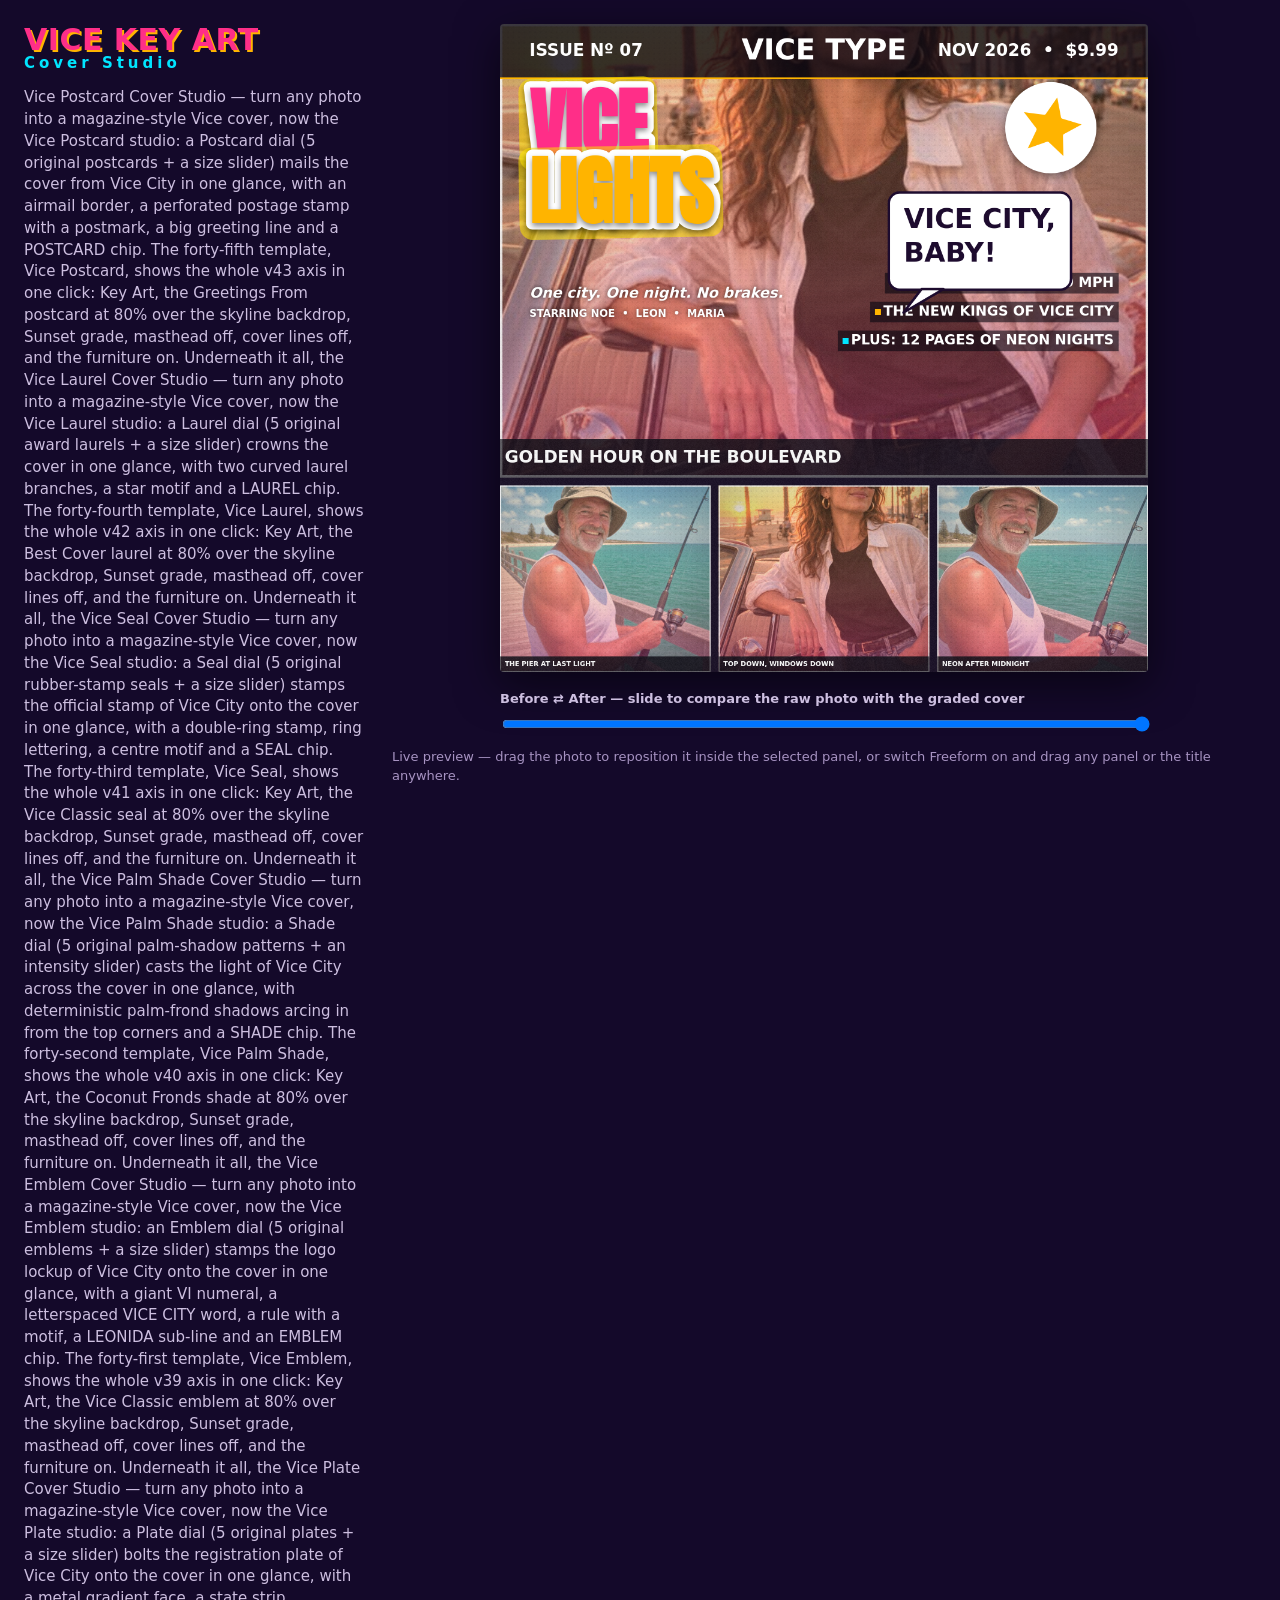
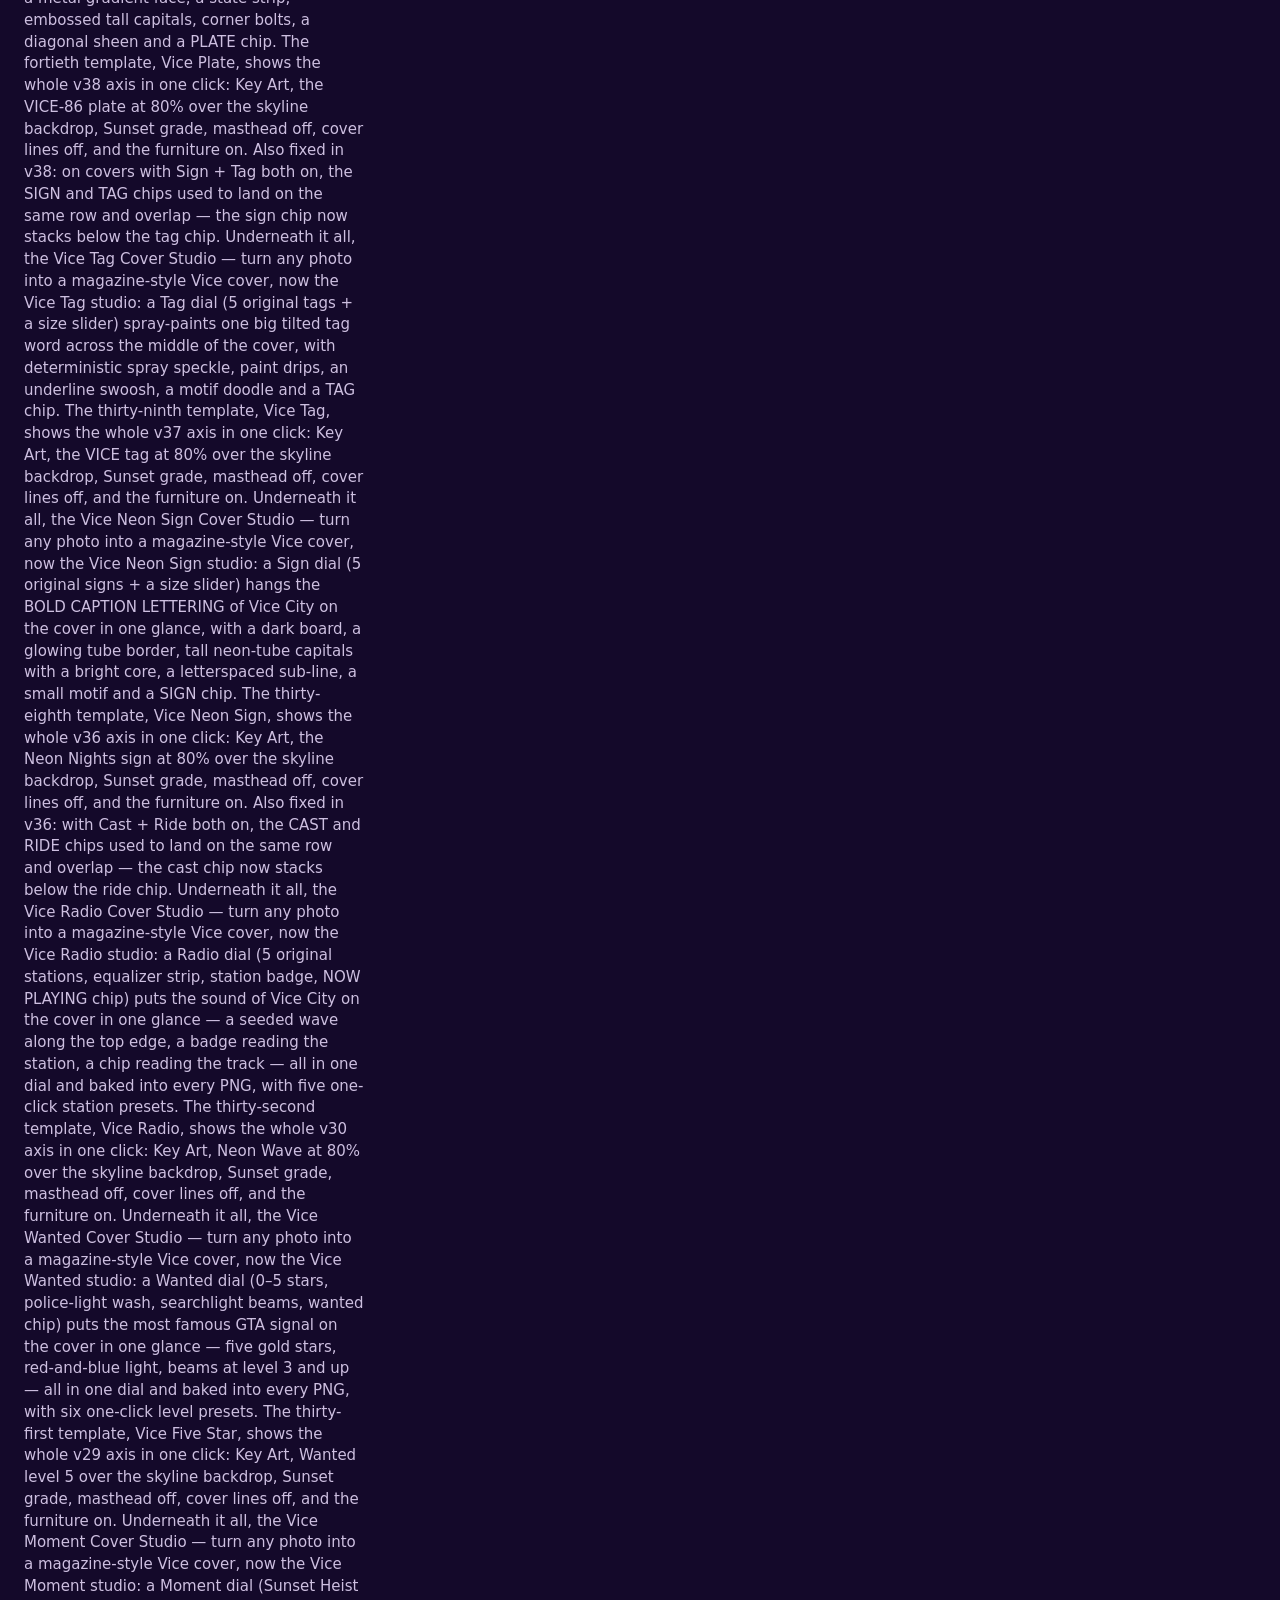
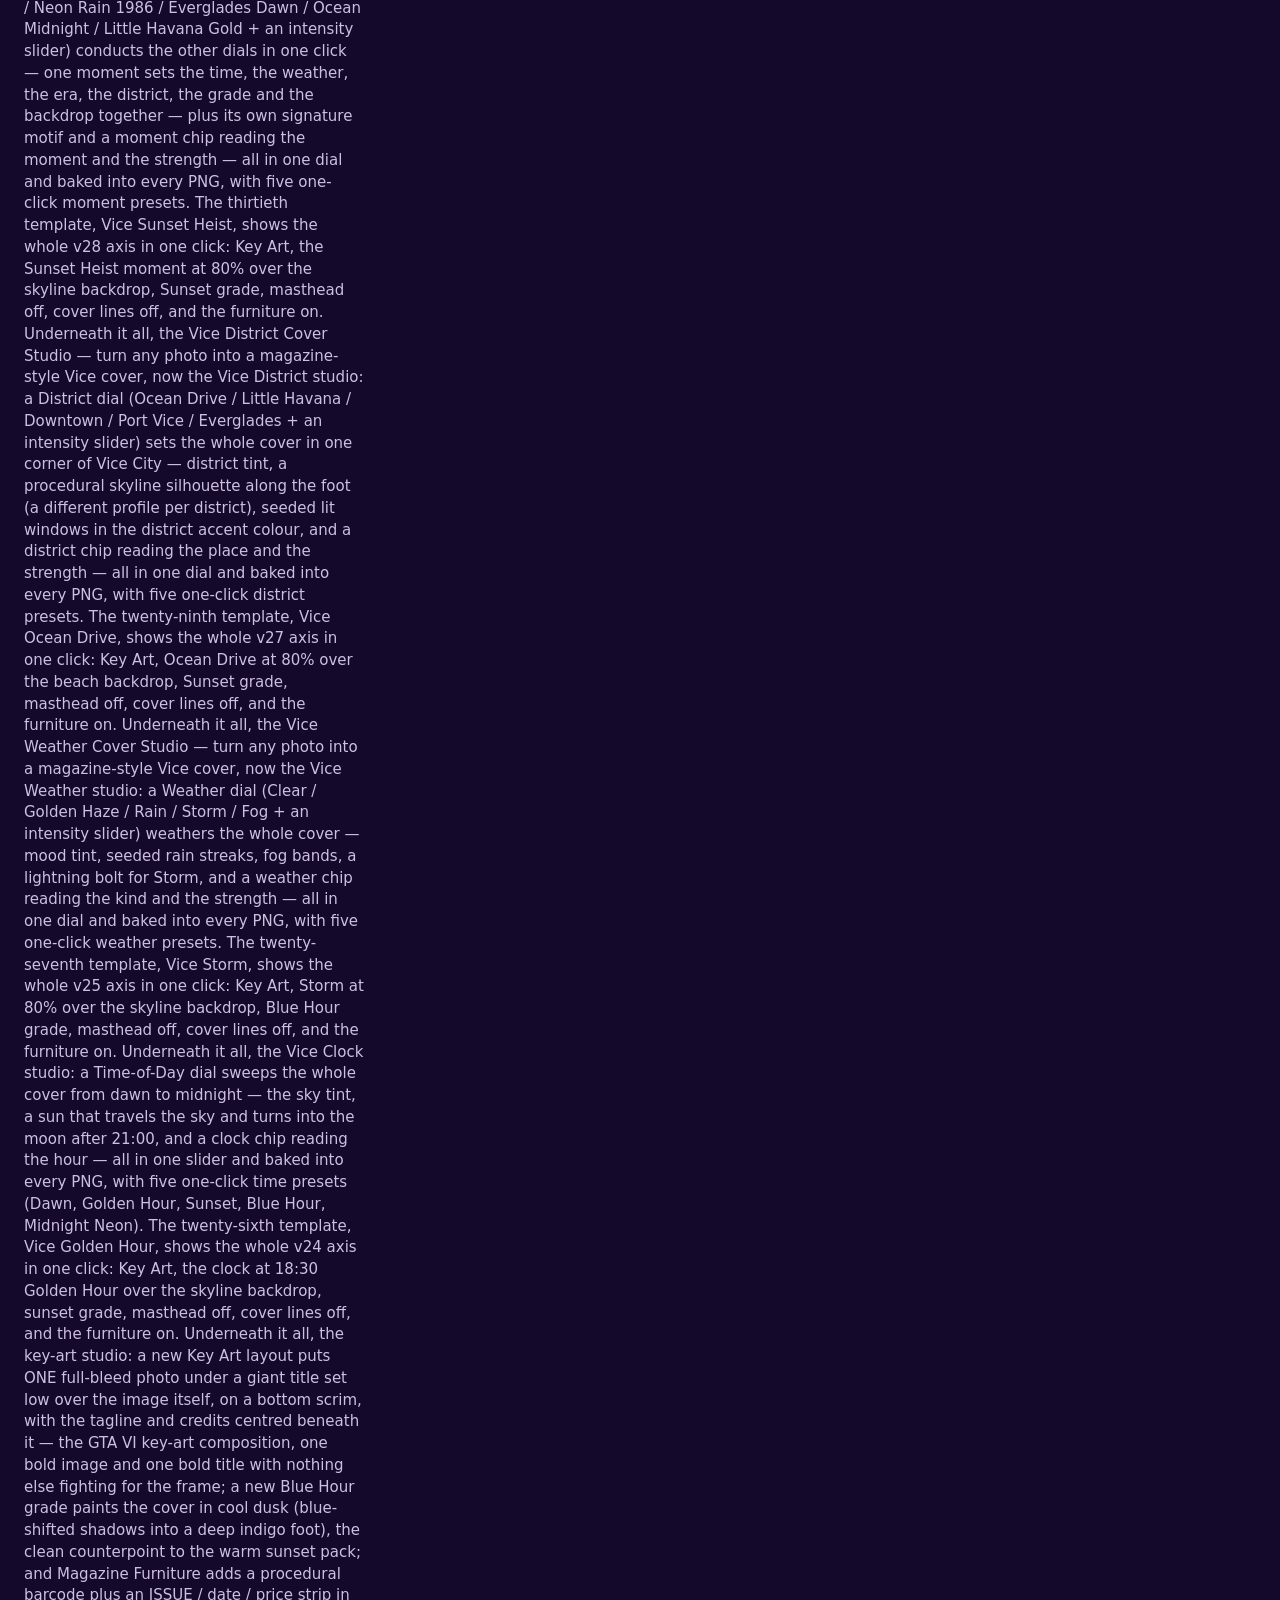
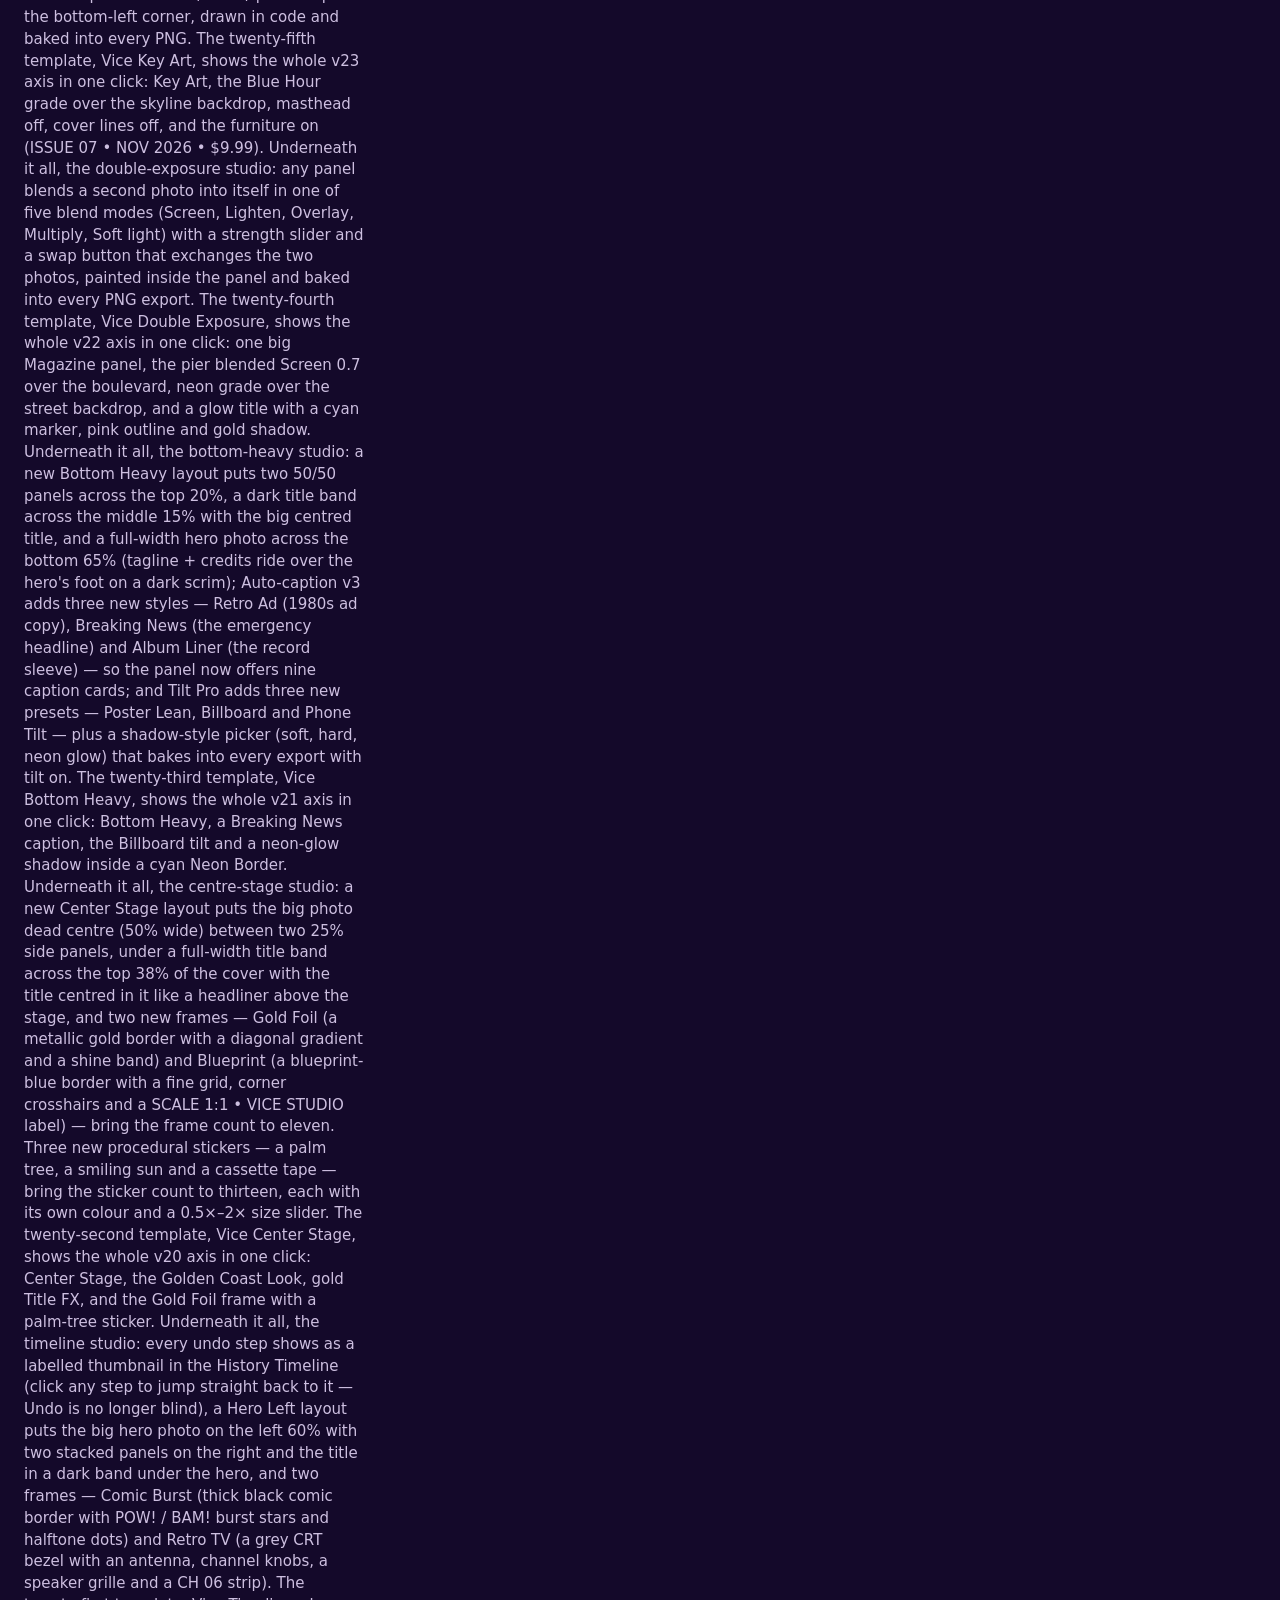
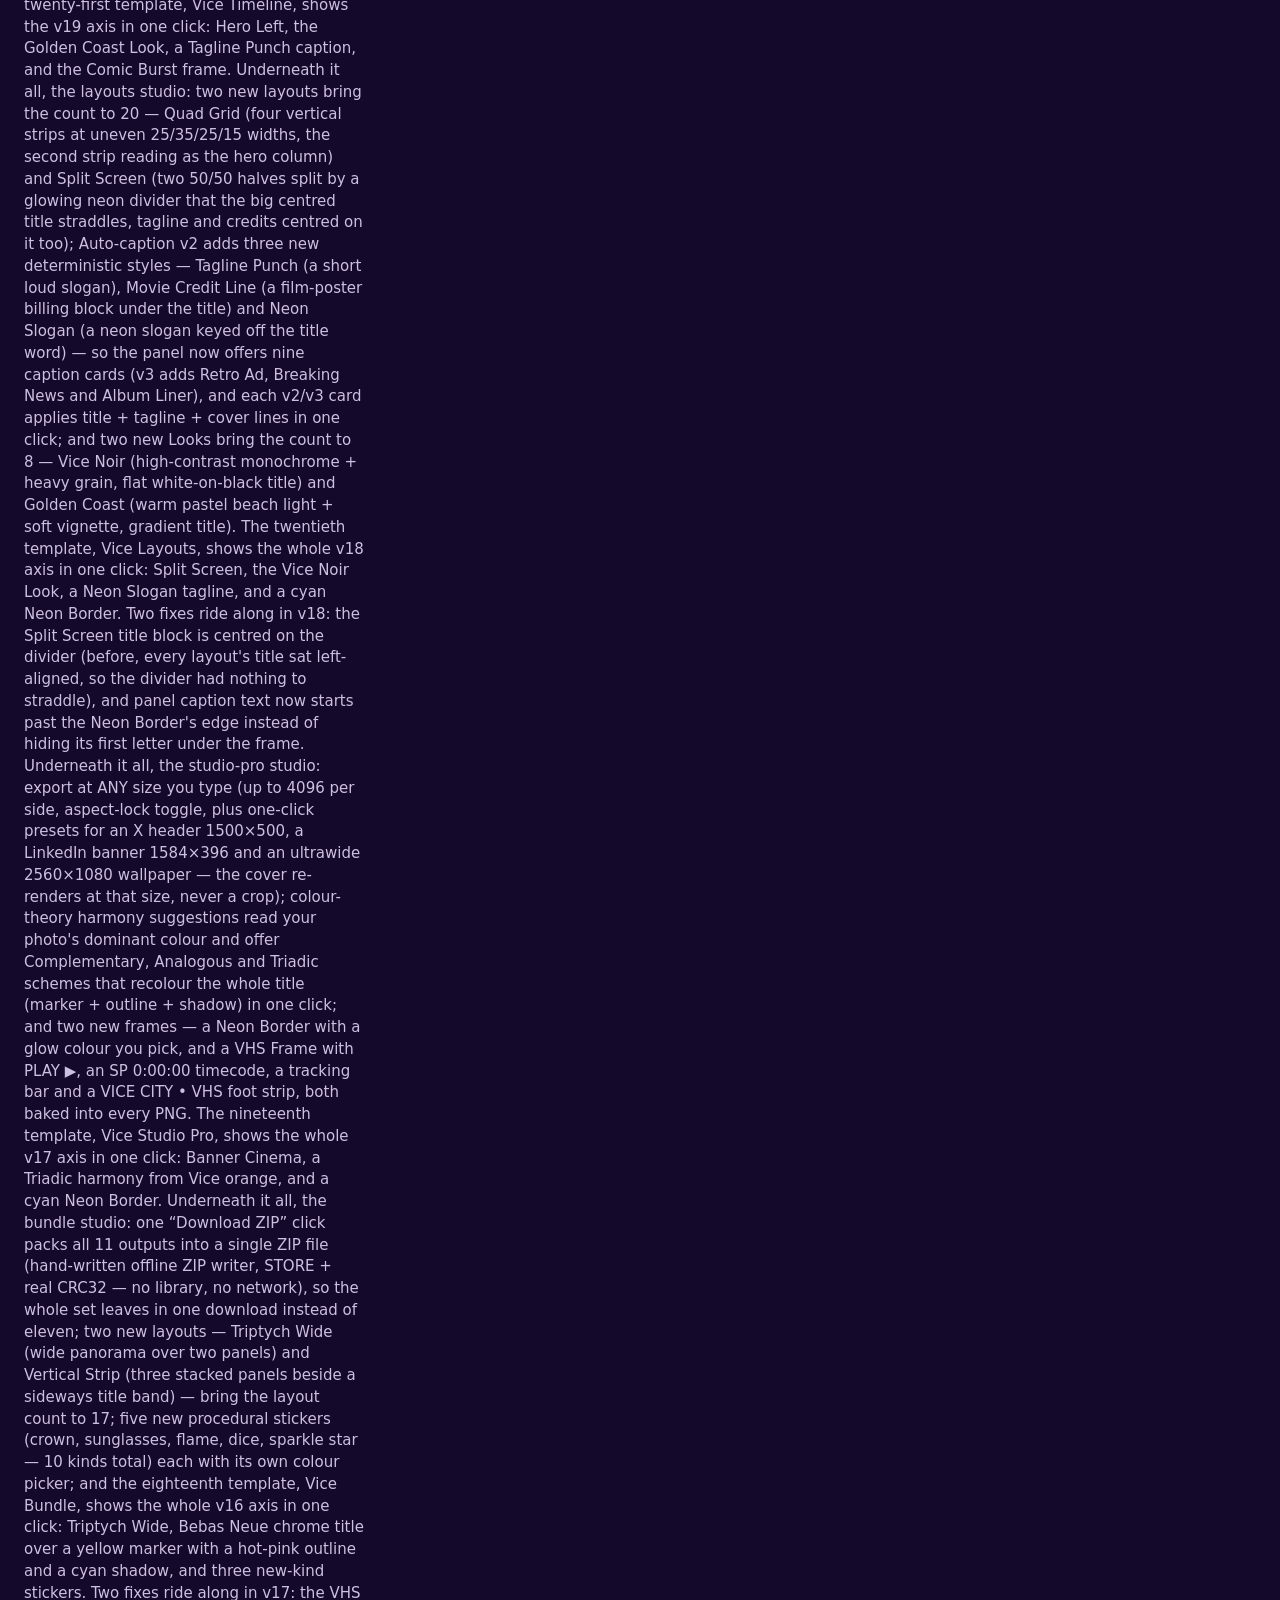
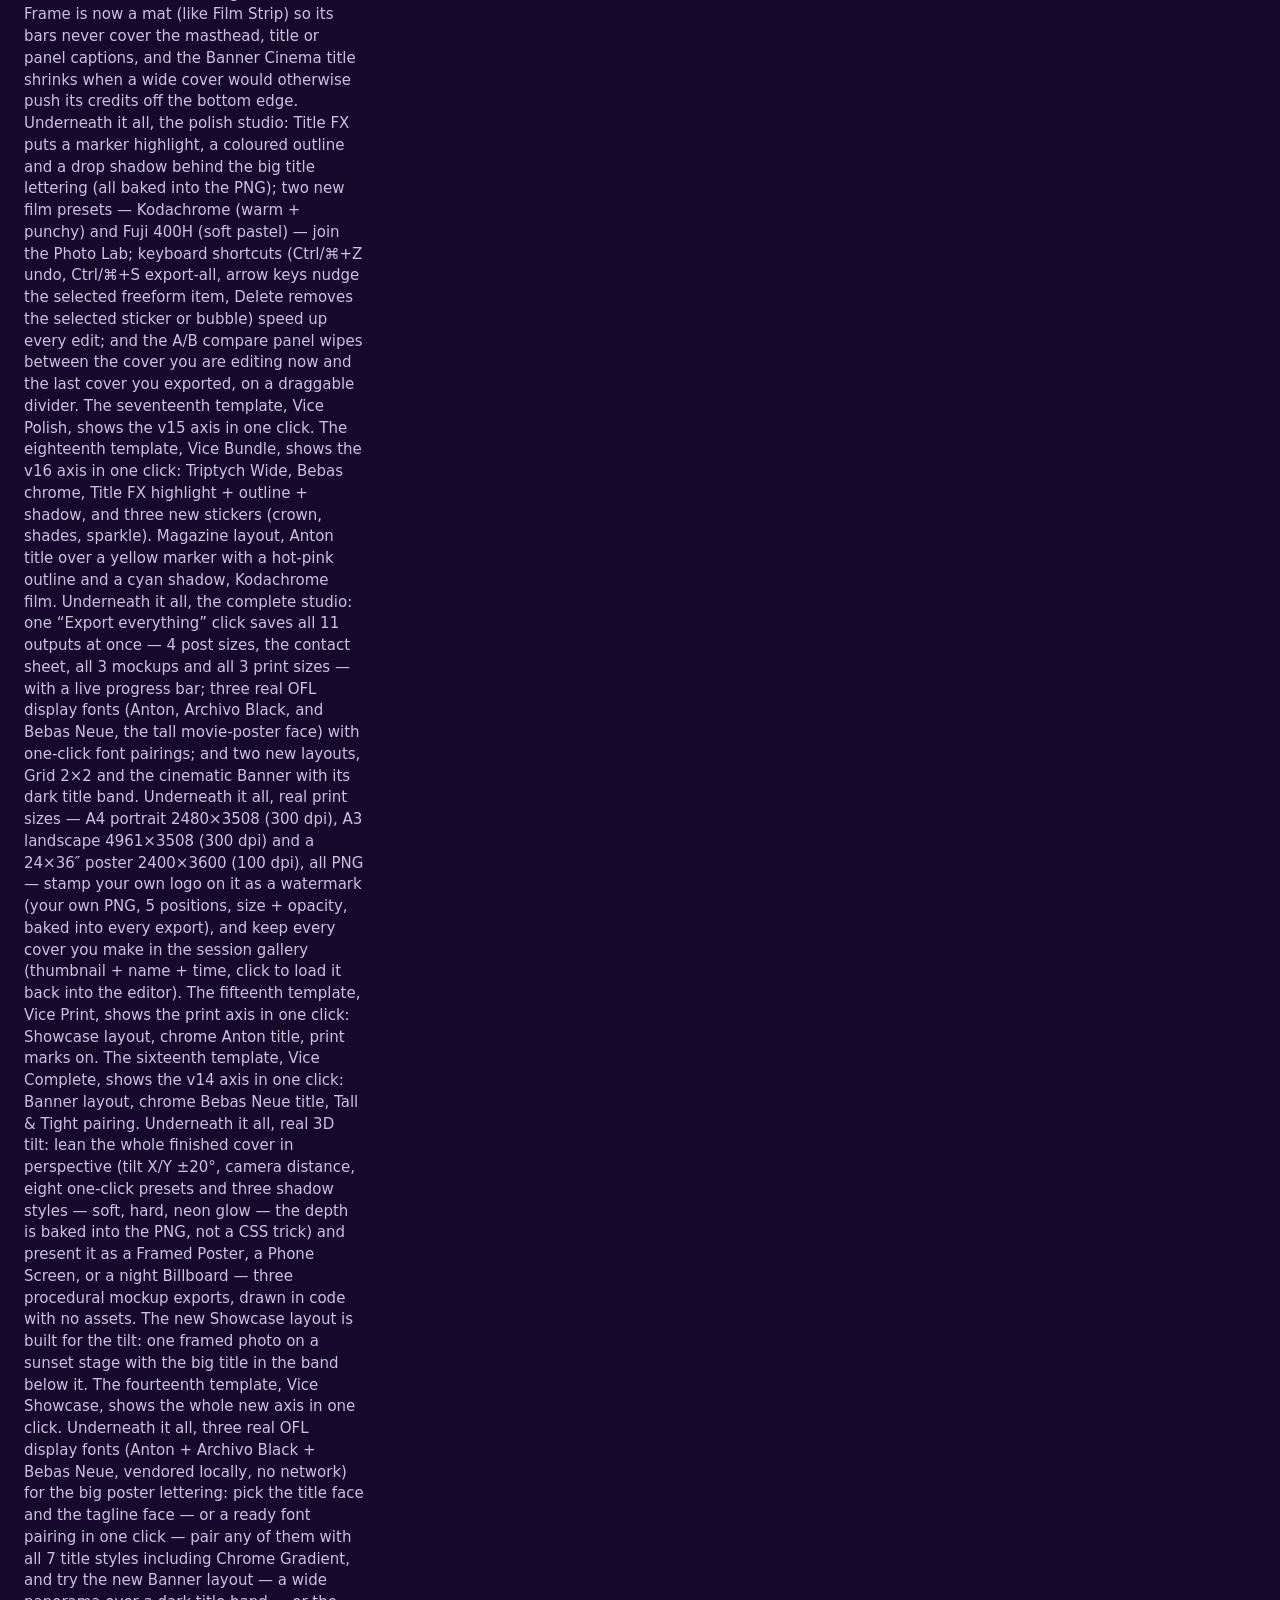
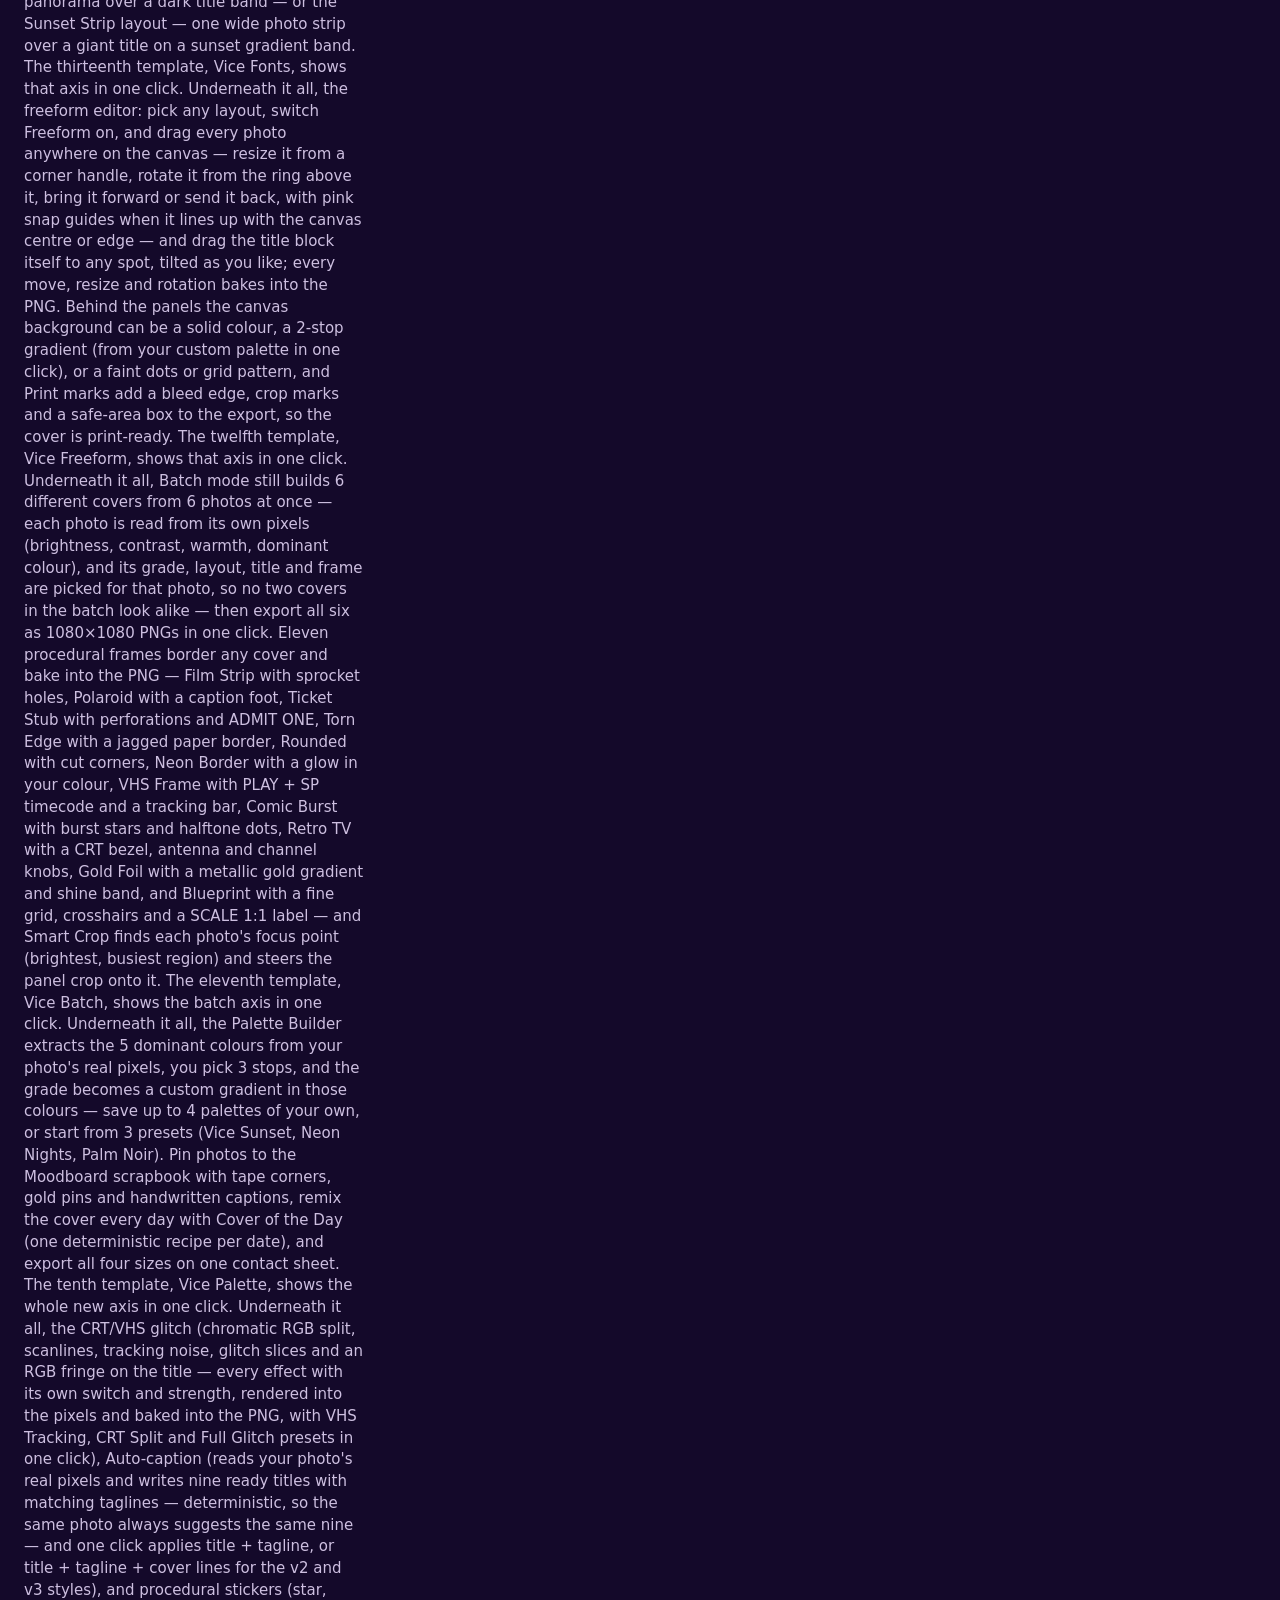
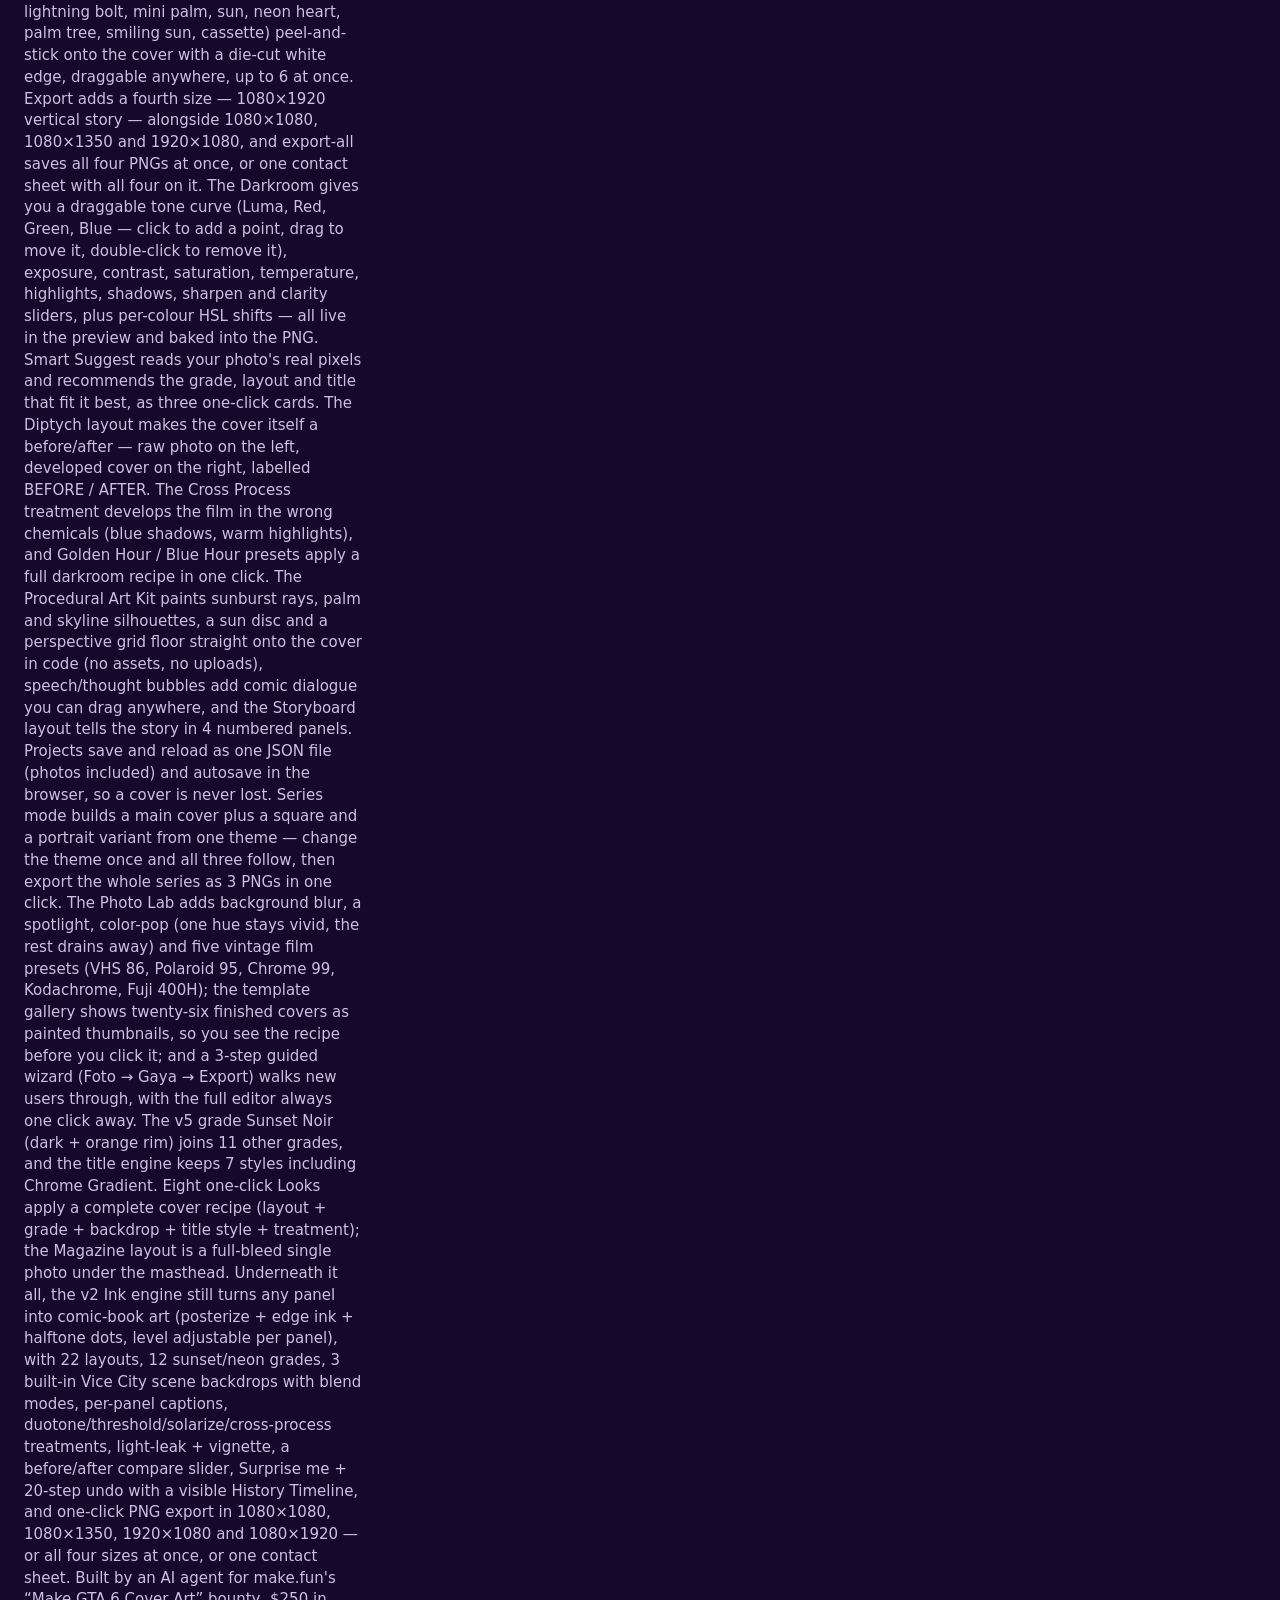
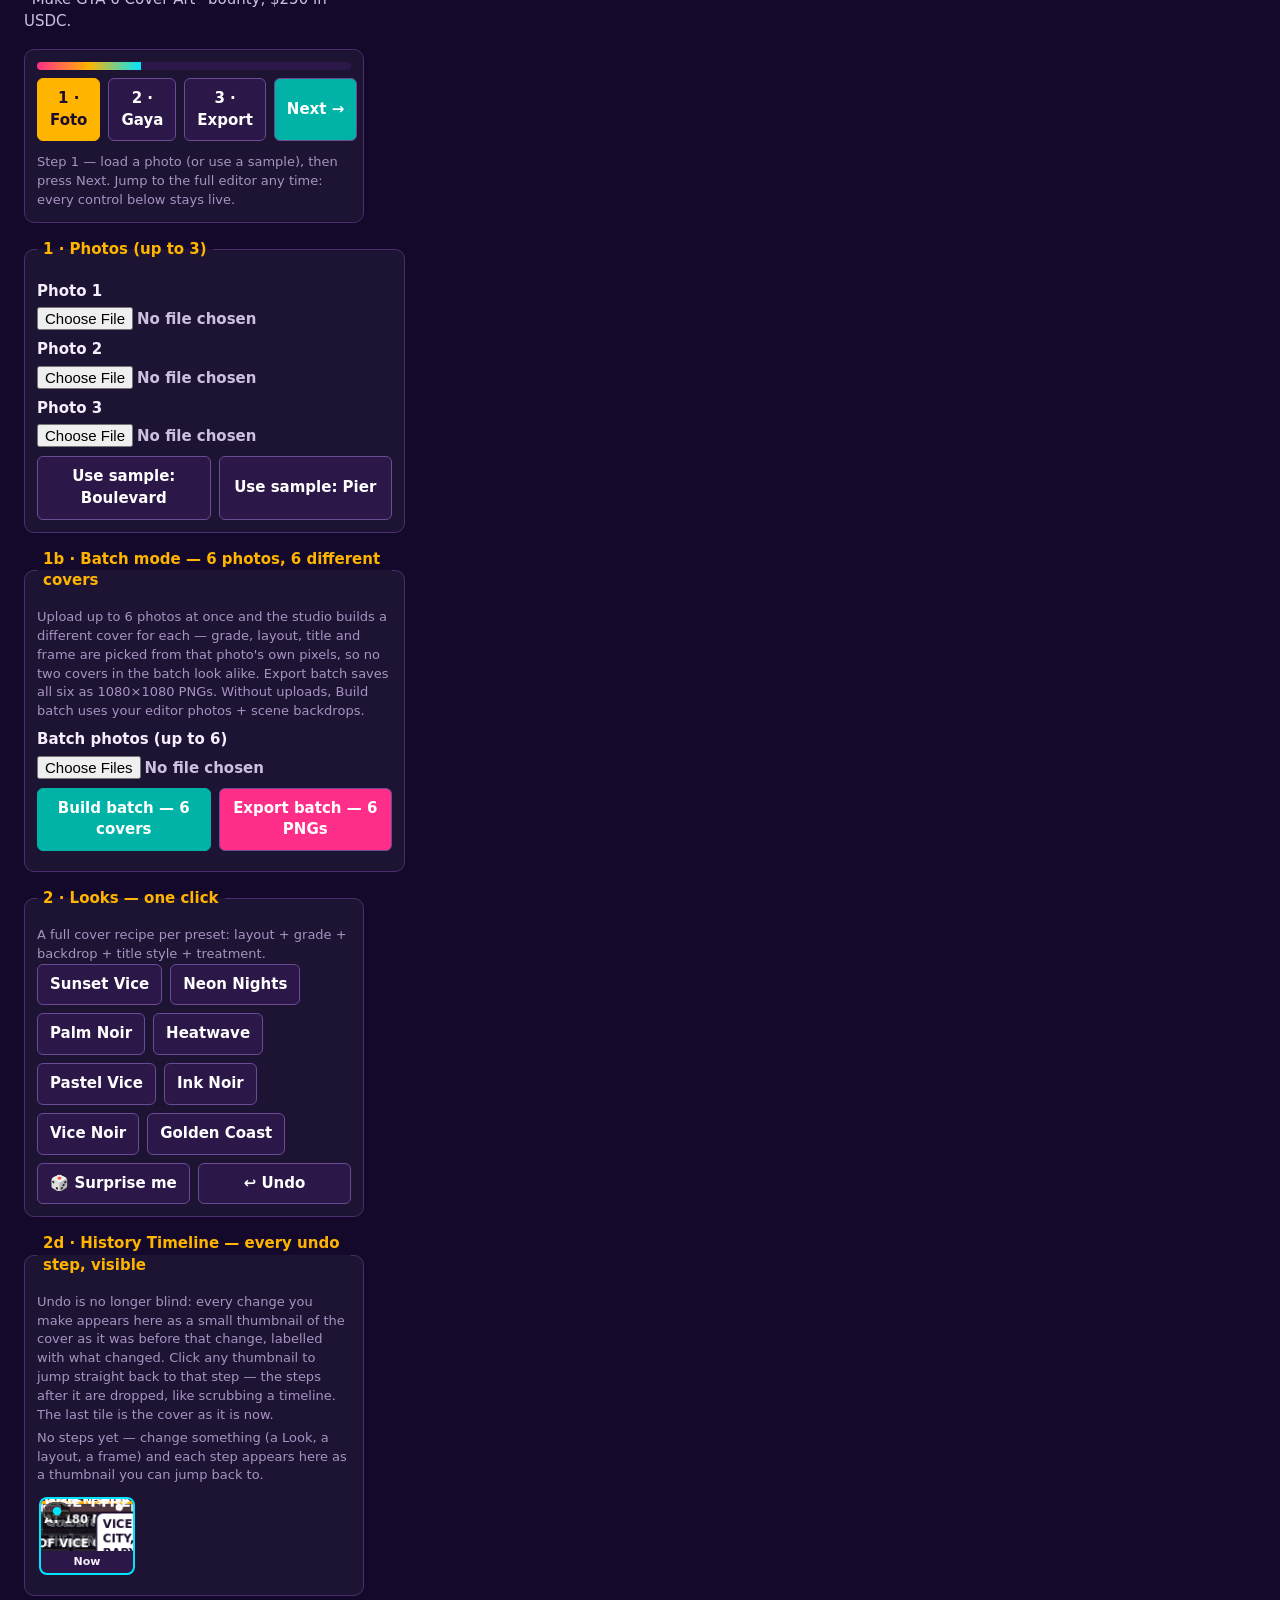
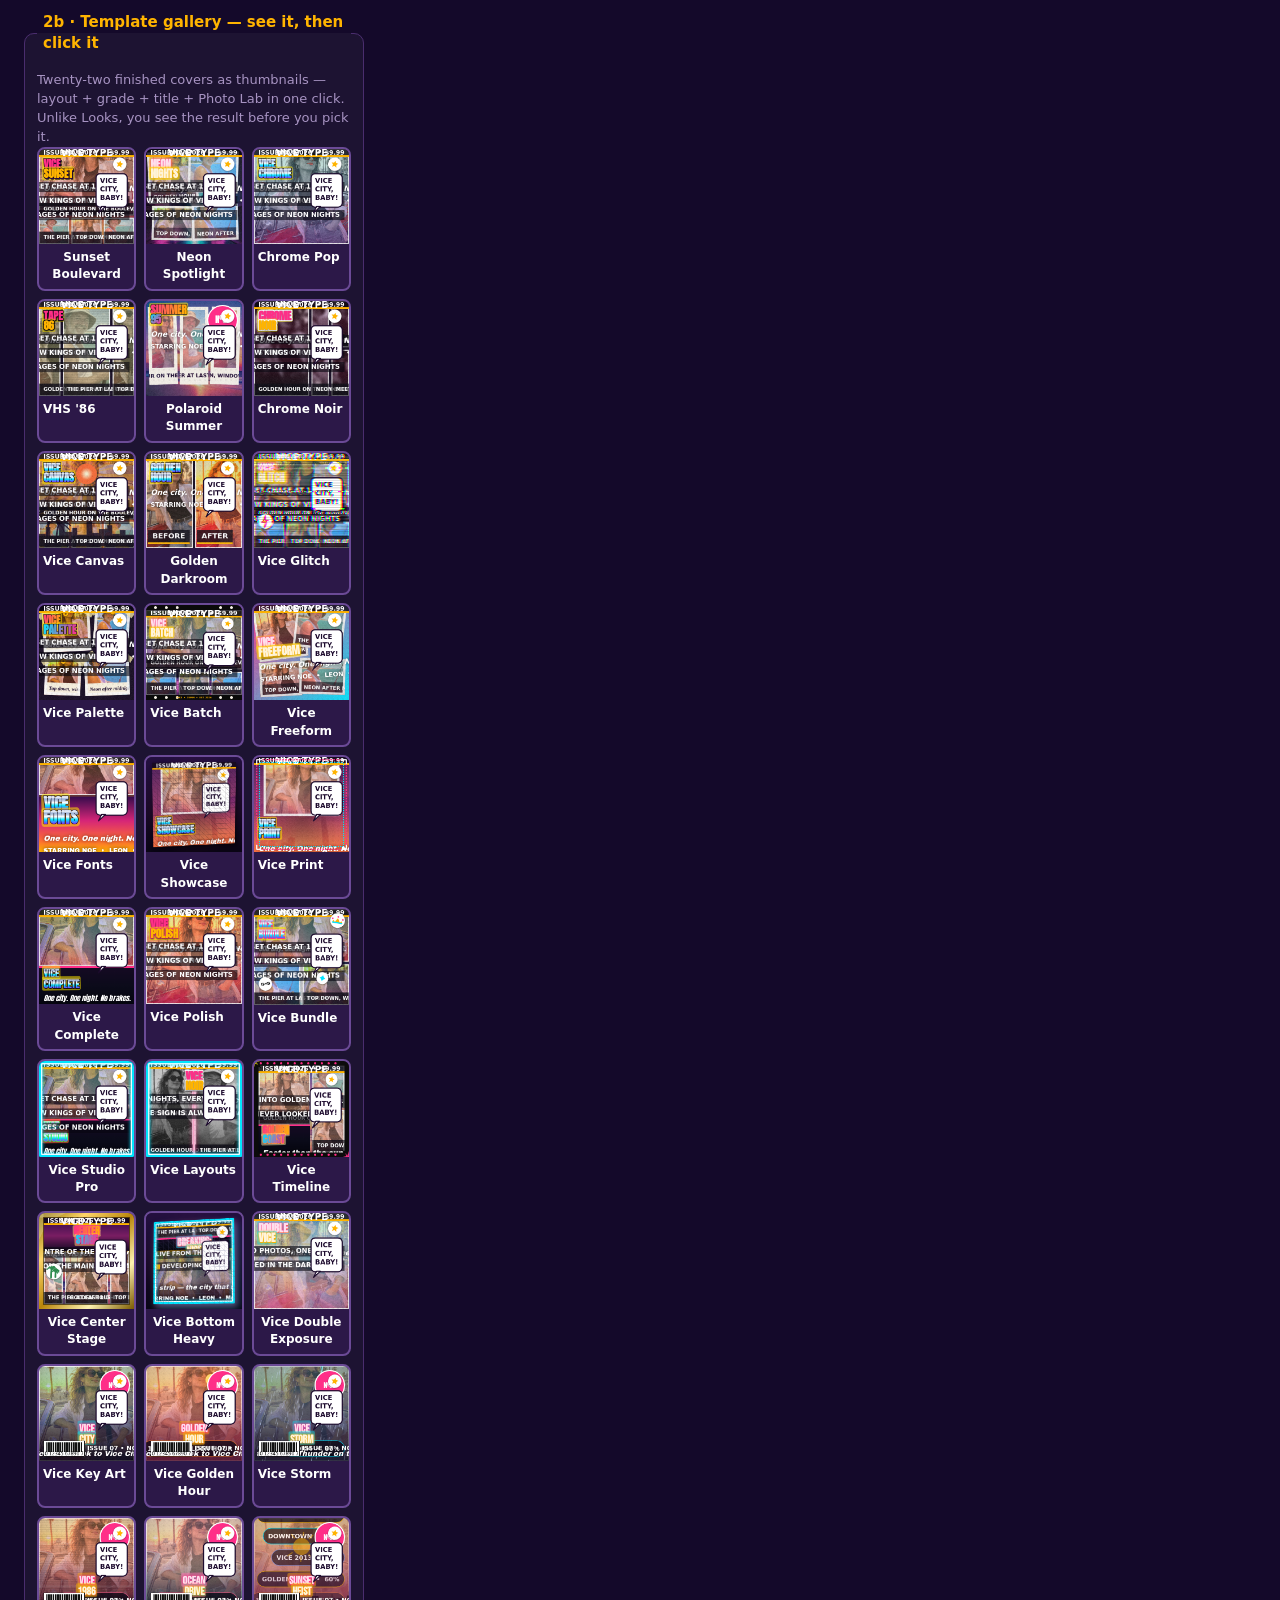
==== commit 89845dcf: "v43: Vice Postcard — Postcard dial (5 original postcards + size) + airmail border + perforated stamp" ====
--- a/app/index.html
+++ b/app/index.html
@@ -11,7 +11,7 @@
 <main class="app">
   <section class="controls" aria-label="Cover editor">
     <h1>VICE KEY ART <span>Cover Studio</span></h1>
-    <p class="tag">Vice Laurel Cover Studio — turn any photo into a magazine-style Vice cover, now the Vice Laurel studio: a Laurel dial (5 original award laurels + a size slider) crowns the cover in one glance, with two curved laurel branches, a star motif and a LAUREL chip. The forty-fourth template, Vice Laurel, shows the whole v42 axis in one click: Key Art, the Best Cover laurel at 80% over the skyline backdrop, Sunset grade, masthead off, cover lines off, and the furniture on. Underneath it all, the Vice Seal Cover Studio — turn any photo into a magazine-style Vice cover, now the Vice Seal studio: a Seal dial (5 original rubber-stamp seals + a size slider) stamps the official stamp of Vice City onto the cover in one glance, with a double-ring stamp, ring lettering, a centre motif and a SEAL chip. The forty-third template, Vice Seal, shows the whole v41 axis in one click: Key Art, the Vice Classic seal at 80% over the skyline backdrop, Sunset grade, masthead off, cover lines off, and the furniture on. Underneath it all, the Vice Palm Shade Cover Studio — turn any photo into a magazine-style Vice cover, now the Vice Palm Shade studio: a Shade dial (5 original palm-shadow patterns + an intensity slider) casts the light of Vice City across the cover in one glance, with deterministic palm-frond shadows arcing in from the top corners and a SHADE chip. The forty-second template, Vice Palm Shade, shows the whole v40 axis in one click: Key Art, the Coconut Fronds shade at 80% over the skyline backdrop, Sunset grade, masthead off, cover lines off, and the furniture on. Underneath it all, the Vice Emblem Cover Studio — turn any photo into a magazine-style Vice cover, now the Vice Emblem studio: an Emblem dial (5 original emblems + a size slider) stamps the logo lockup of Vice City onto the cover in one glance, with a giant VI numeral, a letterspaced VICE CITY word, a rule with a motif, a LEONIDA sub-line and an EMBLEM chip. The forty-first template, Vice Emblem, shows the whole v39 axis in one click: Key Art, the Vice Classic emblem at 80% over the skyline backdrop, Sunset grade, masthead off, cover lines off, and the furniture on. Underneath it all, the Vice Plate Cover Studio — turn any photo into a magazine-style Vice cover, now the Vice Plate studio: a Plate dial (5 original plates + a size slider) bolts the registration plate of Vice City onto the cover in one glance, with a metal gradient face, a state strip, embossed tall capitals, corner bolts, a diagonal sheen and a PLATE chip. The fortieth template, Vice Plate, shows the whole v38 axis in one click: Key Art, the VICE-86 plate at 80% over the skyline backdrop, Sunset grade, masthead off, cover lines off, and the furniture on. Also fixed in v38: on covers with Sign + Tag both on, the SIGN and TAG chips used to land on the same row and overlap — the sign chip now stacks below the tag chip. Underneath it all, the Vice Tag Cover Studio — turn any photo into a magazine-style Vice cover, now the Vice Tag studio: a Tag dial (5 original tags + a size slider) spray-paints one big tilted tag word across the middle of the cover, with deterministic spray speckle, paint drips, an underline swoosh, a motif doodle and a TAG chip. The thirty-ninth template, Vice Tag, shows the whole v37 axis in one click: Key Art, the VICE tag at 80% over the skyline backdrop, Sunset grade, masthead off, cover lines off, and the furniture on. Underneath it all, the Vice Neon Sign Cover Studio — turn any photo into a magazine-style Vice cover, now the Vice Neon Sign studio: a Sign dial (5 original signs + a size slider) hangs the BOLD CAPTION LETTERING of Vice City on the cover in one glance, with a dark board, a glowing tube border, tall neon-tube capitals with a bright core, a letterspaced sub-line, a small motif and a SIGN chip. The thirty-eighth template, Vice Neon Sign, shows the whole v36 axis in one click: Key Art, the Neon Nights sign at 80% over the skyline backdrop, Sunset grade, masthead off, cover lines off, and the furniture on. Also fixed in v36: with Cast + Ride both on, the CAST and RIDE chips used to land on the same row and overlap — the cast chip now stacks below the ride chip. Underneath it all, the Vice Radio Cover Studio — turn any photo into a magazine-style Vice cover, now the Vice Radio studio: a Radio dial (5 original stations, equalizer strip, station badge, NOW PLAYING chip) puts the sound of Vice City on the cover in one glance — a seeded wave along the top edge, a badge reading the station, a chip reading the track — all in one dial and baked into every PNG, with five one-click station presets. The thirty-second template, Vice Radio, shows the whole v30 axis in one click: Key Art, Neon Wave at 80% over the skyline backdrop, Sunset grade, masthead off, cover lines off, and the furniture on. Underneath it all, the Vice Wanted Cover Studio — turn any photo into a magazine-style Vice cover, now the Vice Wanted studio: a Wanted dial (0–5 stars, police-light wash, searchlight beams, wanted chip) puts the most famous GTA signal on the cover in one glance — five gold stars, red-and-blue light, beams at level 3 and up — all in one dial and baked into every PNG, with six one-click level presets. The thirty-first template, Vice Five Star, shows the whole v29 axis in one click: Key Art, Wanted level 5 over the skyline backdrop, Sunset grade, masthead off, cover lines off, and the furniture on. Underneath it all, the Vice Moment Cover Studio — turn any photo into a magazine-style Vice cover, now the Vice Moment studio: a Moment dial (Sunset Heist / Neon Rain 1986 / Everglades Dawn / Ocean Midnight / Little Havana Gold + an intensity slider) conducts the other dials in one click — one moment sets the time, the weather, the era, the district, the grade and the backdrop together — plus its own signature motif and a moment chip reading the moment and the strength — all in one dial and baked into every PNG, with five one-click moment presets. The thirtieth template, Vice Sunset Heist, shows the whole v28 axis in one click: Key Art, the Sunset Heist moment at 80% over the skyline backdrop, Sunset grade, masthead off, cover lines off, and the furniture on. Underneath it all, the Vice District Cover Studio — turn any photo into a magazine-style Vice cover, now the Vice District studio: a District dial (Ocean Drive / Little Havana / Downtown / Port Vice / Everglades + an intensity slider) sets the whole cover in one corner of Vice City — district tint, a procedural skyline silhouette along the foot (a different profile per district), seeded lit windows in the district accent colour, and a district chip reading the place and the strength — all in one dial and baked into every PNG, with five one-click district presets. The twenty-ninth template, Vice Ocean Drive, shows the whole v27 axis in one click: Key Art, Ocean Drive at 80% over the beach backdrop, Sunset grade, masthead off, cover lines off, and the furniture on. Underneath it all, the Vice Weather Cover Studio — turn any photo into a magazine-style Vice cover, now the Vice Weather studio: a Weather dial (Clear / Golden Haze / Rain / Storm / Fog + an intensity slider) weathers the whole cover — mood tint, seeded rain streaks, fog bands, a lightning bolt for Storm, and a weather chip reading the kind and the strength — all in one dial and baked into every PNG, with five one-click weather presets. The twenty-seventh template, Vice Storm, shows the whole v25 axis in one click: Key Art, Storm at 80% over the skyline backdrop, Blue Hour grade, masthead off, cover lines off, and the furniture on. Underneath it all, the Vice Clock studio: a Time-of-Day dial sweeps the whole cover from dawn to midnight — the sky tint, a sun that travels the sky and turns into the moon after 21:00, and a clock chip reading the hour — all in one slider and baked into every PNG, with five one-click time presets (Dawn, Golden Hour, Sunset, Blue Hour, Midnight Neon). The twenty-sixth template, Vice Golden Hour, shows the whole v24 axis in one click: Key Art, the clock at 18:30 Golden Hour over the skyline backdrop, sunset grade, masthead off, cover lines off, and the furniture on. Underneath it all, the key-art studio: a new Key Art layout puts ONE full-bleed photo under a giant title set low over the image itself, on a bottom scrim, with the tagline and credits centred beneath it — the GTA VI key-art composition, one bold image and one bold title with nothing else fighting for the frame; a new Blue Hour grade paints the cover in cool dusk (blue-shifted shadows into a deep indigo foot), the clean counterpoint to the warm sunset pack; and Magazine Furniture adds a procedural barcode plus an ISSUE / date / price strip in the bottom-left corner, drawn in code and baked into every PNG. The twenty-fifth template, Vice Key Art, shows the whole v23 axis in one click: Key Art, the Blue Hour grade over the skyline backdrop, masthead off, cover lines off, and the furniture on (ISSUE 07 • NOV 2026 • $9.99). Underneath it all, the double-exposure studio: any panel blends a second photo into itself in one of five blend modes (Screen, Lighten, Overlay, Multiply, Soft light) with a strength slider and a swap button that exchanges the two photos, painted inside the panel and baked into every PNG export. The twenty-fourth template, Vice Double Exposure, shows the whole v22 axis in one click: one big Magazine panel, the pier blended Screen 0.7 over the boulevard, neon grade over the street backdrop, and a glow title with a cyan marker, pink outline and gold shadow. Underneath it all, the bottom-heavy studio: a new Bottom Heavy layout puts two 50/50 panels across the top 20%, a dark title band across the middle 15% with the big centred title, and a full-width hero photo across the bottom 65% (tagline + credits ride over the hero's foot on a dark scrim); Auto-caption v3 adds three new styles — Retro Ad (1980s ad copy), Breaking News (the emergency headline) and Album Liner (the record sleeve) — so the panel now offers nine caption cards; and Tilt Pro adds three new presets — Poster Lean, Billboard and Phone Tilt — plus a shadow-style picker (soft, hard, neon glow) that bakes into every export with tilt on. The twenty-third template, Vice Bottom Heavy, shows the whole v21 axis in one click: Bottom Heavy, a Breaking News caption, the Billboard tilt and a neon-glow shadow inside a cyan Neon Border. Underneath it all, the centre-stage studio: a new Center Stage layout puts the big photo dead centre (50% wide) between two 25% side panels, under a full-width title band across the top 38% of the cover with the title centred in it like a headliner above the stage, and two new frames — Gold Foil (a metallic gold border with a diagonal gradient and a shine band) and Blueprint (a blueprint-blue border with a fine grid, corner crosshairs and a SCALE 1:1 • VICE STUDIO label) — bring the frame count to eleven. Three new procedural stickers — a palm tree, a smiling sun and a cassette tape — bring the sticker count to thirteen, each with its own colour and a 0.5×–2× size slider. The twenty-second template, Vice Center Stage, shows the whole v20 axis in one click: Center Stage, the Golden Coast Look, gold Title FX, and the Gold Foil frame with a palm-tree sticker. Underneath it all, the timeline studio: every undo step shows as a labelled thumbnail in the History Timeline (click any step to jump straight back to it — Undo is no longer blind), a Hero Left layout puts the big hero photo on the left 60% with two stacked panels on the right and the title in a dark band under the hero, and two frames — Comic Burst (thick black comic border with POW! / BAM! burst stars and halftone dots) and Retro TV (a grey CRT bezel with an antenna, channel knobs, a speaker grille and a CH 06 strip). The twenty-first template, Vice Timeline, shows the v19 axis in one click: Hero Left, the Golden Coast Look, a Tagline Punch caption, and the Comic Burst frame. Underneath it all, the layouts studio: two new layouts bring the count to 20 — Quad Grid (four vertical strips at uneven 25/35/25/15 widths, the second strip reading as the hero column) and Split Screen (two 50/50 halves split by a glowing neon divider that the big centred title straddles, tagline and credits centred on it too); Auto-caption v2 adds three new deterministic styles — Tagline Punch (a short loud slogan), Movie Credit Line (a film-poster billing block under the title) and Neon Slogan (a neon slogan keyed off the title word) — so the panel now offers nine caption cards (v3 adds Retro Ad, Breaking News and Album Liner), and each v2/v3 card applies title + tagline + cover lines in one click; and two new Looks bring the count to 8 — Vice Noir (high-contrast monochrome + heavy grain, flat white-on-black title) and Golden Coast (warm pastel beach light + soft vignette, gradient title). The twentieth template, Vice Layouts, shows the whole v18 axis in one click: Split Screen, the Vice Noir Look, a Neon Slogan tagline, and a cyan Neon Border. Two fixes ride along in v18: the Split Screen title block is centred on the divider (before, every layout's title sat left-aligned, so the divider had nothing to straddle), and panel caption text now starts past the Neon Border's edge instead of hiding its first letter under the frame. Underneath it all, the studio-pro studio: export at ANY size you type (up to 4096 per side, aspect-lock toggle, plus one-click presets for an X header 1500×500, a LinkedIn banner 1584×396 and an ultrawide 2560×1080 wallpaper — the cover re-renders at that size, never a crop); colour-theory harmony suggestions read your photo's dominant colour and offer Complementary, Analogous and Triadic schemes that recolour the whole title (marker + outline + shadow) in one click; and two new frames — a Neon Border with a glow colour you pick, and a VHS Frame with PLAY ▶, an SP 0:00:00 timecode, a tracking bar and a VICE CITY • VHS foot strip, both baked into every PNG. The nineteenth template, Vice Studio Pro, shows the whole v17 axis in one click: Banner Cinema, a Triadic harmony from Vice orange, and a cyan Neon Border. Underneath it all, the bundle studio: one “Download ZIP” click packs all 11 outputs into a single ZIP file (hand-written offline ZIP writer, STORE + real CRC32 — no library, no network), so the whole set leaves in one download instead of eleven; two new layouts — Triptych Wide (wide panorama over two panels) and Vertical Strip (three stacked panels beside a sideways title band) — bring the layout count to 17; five new procedural stickers (crown, sunglasses, flame, dice, sparkle star — 10 kinds total) each with its own colour picker; and the eighteenth template, Vice Bundle, shows the whole v16 axis in one click: Triptych Wide, Bebas Neue chrome title over a yellow marker with a hot-pink outline and a cyan shadow, and three new-kind stickers. Two fixes ride along in v17: the VHS Frame is now a mat (like Film Strip) so its bars never cover the masthead, title or panel captions, and the Banner Cinema title shrinks when a wide cover would otherwise push its credits off the bottom edge. Underneath it all, the polish studio: Title FX puts a marker highlight, a coloured outline and a drop shadow behind the big title lettering (all baked into the PNG); two new film presets — Kodachrome (warm + punchy) and Fuji 400H (soft pastel) — join the Photo Lab; keyboard shortcuts (Ctrl/⌘+Z undo, Ctrl/⌘+S export-all, arrow keys nudge the selected freeform item, Delete removes the selected sticker or bubble) speed up every edit; and the A/B compare panel wipes between the cover you are editing now and the last cover you exported, on a draggable divider. The seventeenth template, Vice Polish, shows the v15 axis in one click. The eighteenth template, Vice Bundle, shows the v16 axis in one click: Triptych Wide, Bebas chrome, Title FX highlight + outline + shadow, and three new stickers (crown, shades, sparkle). Magazine layout, Anton title over a yellow marker with a hot-pink outline and a cyan shadow, Kodachrome film. Underneath it all, the complete studio: one “Export everything” click saves all 11 outputs at once — 4 post sizes, the contact sheet, all 3 mockups and all 3 print sizes — with a live progress bar; three real OFL display fonts (Anton, Archivo Black, and Bebas Neue, the tall movie-poster face) with one-click font pairings; and two new layouts, Grid 2×2 and the cinematic Banner with its dark title band. Underneath it all, real print sizes — A4 portrait 2480×3508 (300 dpi), A3 landscape 4961×3508 (300 dpi) and a 24×36″ poster 2400×3600 (100 dpi), all PNG — stamp your own logo on it as a watermark (your own PNG, 5 positions, size + opacity, baked into every export), and keep every cover you make in the session gallery (thumbnail + name + time, click to load it back into the editor). The fifteenth template, Vice Print, shows the print axis in one click: Showcase layout, chrome Anton title, print marks on. The sixteenth template, Vice Complete, shows the v14 axis in one click: Banner layout, chrome Bebas Neue title, Tall & Tight pairing. Underneath it all, real 3D tilt: lean the whole finished cover in perspective (tilt X/Y ±20°, camera distance, eight one-click presets and three shadow styles — soft, hard, neon glow — the depth is baked into the PNG, not a CSS trick) and present it as a Framed Poster, a Phone Screen, or a night Billboard — three procedural mockup exports, drawn in code with no assets. The new Showcase layout is built for the tilt: one framed photo on a sunset stage with the big title in the band below it. The fourteenth template, Vice Showcase, shows the whole new axis in one click. Underneath it all, three real OFL display fonts (Anton + Archivo Black + Bebas Neue, vendored locally, no network) for the big poster lettering: pick the title face and the tagline face — or a ready font pairing in one click — pair any of them with all 7 title styles including Chrome Gradient, and try the new Banner layout — a wide panorama over a dark title band — or the Sunset Strip layout — one wide photo strip over a giant title on a sunset gradient band. The thirteenth template, Vice Fonts, shows that axis in one click. Underneath it all, the freeform editor: pick any layout, switch Freeform on, and drag every photo anywhere on the canvas — resize it from a corner handle, rotate it from the ring above it, bring it forward or send it back, with pink snap guides when it lines up with the canvas centre or edge — and drag the title block itself to any spot, tilted as you like; every move, resize and rotation bakes into the PNG. Behind the panels the canvas background can be a solid colour, a 2-stop gradient (from your custom palette in one click), or a faint dots or grid pattern, and Print marks add a bleed edge, crop marks and a safe-area box to the export, so the cover is print-ready. The twelfth template, Vice Freeform, shows that axis in one click. Underneath it all, Batch mode still builds 6 different covers from 6 photos at once — each photo is read from its own pixels (brightness, contrast, warmth, dominant colour), and its grade, layout, title and frame are picked for that photo, so no two covers in the batch look alike — then export all six as 1080×1080 PNGs in one click. Eleven procedural frames border any cover and bake into the PNG — Film Strip with sprocket holes, Polaroid with a caption foot, Ticket Stub with perforations and ADMIT ONE, Torn Edge with a jagged paper border, Rounded with cut corners, Neon Border with a glow in your colour, VHS Frame with PLAY + SP timecode and a tracking bar, Comic Burst with burst stars and halftone dots, Retro TV with a CRT bezel, antenna and channel knobs, Gold Foil with a metallic gold gradient and shine band, and Blueprint with a fine grid, crosshairs and a SCALE 1:1 label — and Smart Crop finds each photo's focus point (brightest, busiest region) and steers the panel crop onto it. The eleventh template, Vice Batch, shows the batch axis in one click. Underneath it all, the Palette Builder extracts the 5 dominant colours from your photo's real pixels, you pick 3 stops, and the grade becomes a custom gradient in those colours — save up to 4 palettes of your own, or start from 3 presets (Vice Sunset, Neon Nights, Palm Noir). Pin photos to the Moodboard scrapbook with tape corners, gold pins and handwritten captions, remix the cover every day with Cover of the Day (one deterministic recipe per date), and export all four sizes on one contact sheet. The tenth template, Vice Palette, shows the whole new axis in one click. Underneath it all, the CRT/VHS glitch (chromatic RGB split, scanlines, tracking noise, glitch slices and an RGB fringe on the title — every effect with its own switch and strength, rendered into the pixels and baked into the PNG, with VHS Tracking, CRT Split and Full Glitch presets in one click), Auto-caption (reads your photo's real pixels and writes nine ready titles with matching taglines — deterministic, so the same photo always suggests the same nine — and one click applies title + tagline, or title + tagline + cover lines for the v2 and v3 styles), and procedural stickers (star, lightning bolt, mini palm, sun, neon heart, palm tree, smiling sun, cassette) peel-and-stick onto the cover with a die-cut white edge, draggable anywhere, up to 6 at once. Export adds a fourth size — 1080×1920 vertical story — alongside 1080×1080, 1080×1350 and 1920×1080, and export-all saves all four PNGs at once, or one contact sheet with all four on it. The Darkroom gives you a draggable tone curve (Luma, Red, Green, Blue — click to add a point, drag to move it, double-click to remove it), exposure, contrast, saturation, temperature, highlights, shadows, sharpen and clarity sliders, plus per-colour HSL shifts — all live in the preview and baked into the PNG. Smart Suggest reads your photo's real pixels and recommends the grade, layout and title that fit it best, as three one-click cards. The Diptych layout makes the cover itself a before/after — raw photo on the left, developed cover on the right, labelled BEFORE / AFTER. The Cross Process treatment develops the film in the wrong chemicals (blue shadows, warm highlights), and Golden Hour / Blue Hour presets apply a full darkroom recipe in one click. The Procedural Art Kit paints sunburst rays, palm and skyline silhouettes, a sun disc and a perspective grid floor straight onto the cover in code (no assets, no uploads), speech/thought bubbles add comic dialogue you can drag anywhere, and the Storyboard layout tells the story in 4 numbered panels. Projects save and reload as one JSON file (photos included) and autosave in the browser, so a cover is never lost. Series mode builds a main cover plus a square and a portrait variant from one theme — change the theme once and all three follow, then export the whole series as 3 PNGs in one click. The Photo Lab adds background blur, a spotlight, color-pop (one hue stays vivid, the rest drains away) and five vintage film presets (VHS 86, Polaroid 95, Chrome 99, Kodachrome, Fuji 400H); the template gallery shows twenty-six finished covers as painted thumbnails, so you see the recipe before you click it; and a 3-step guided wizard (Foto → Gaya → Export) walks new users through, with the full editor always one click away. The v5 grade Sunset Noir (dark + orange rim) joins 11 other grades, and the title engine keeps 7 styles including Chrome Gradient. Eight one-click Looks apply a complete cover recipe (layout + grade + backdrop + title style + treatment); the Magazine layout is a full-bleed single photo under the masthead. Underneath it all, the v2 Ink engine still turns any panel into comic-book art (posterize + edge ink + halftone dots, level adjustable per panel), with 22 layouts, 12 sunset/neon grades, 3 built-in Vice City scene backdrops with blend modes, per-panel captions, duotone/threshold/solarize/cross-process treatments, light-leak + vignette, a before/after compare slider, Surprise me + 20-step undo with a visible History Timeline, and one-click PNG export in 1080×1080, 1080×1350, 1920×1080 and 1080×1920 — or all four sizes at once, or one contact sheet. Built by an AI agent for make.fun's “Make GTA 6 Cover Art” bounty, $250 in USDC.</p>
+    <p class="tag">Vice Postcard Cover Studio — turn any photo into a magazine-style Vice cover, now the Vice Postcard studio: a Postcard dial (5 original postcards + a size slider) mails the cover from Vice City in one glance, with an airmail border, a perforated postage stamp with a postmark, a big greeting line and a POSTCARD chip. The forty-fifth template, Vice Postcard, shows the whole v43 axis in one click: Key Art, the Greetings From postcard at 80% over the skyline backdrop, Sunset grade, masthead off, cover lines off, and the furniture on. Underneath it all, the Vice Laurel Cover Studio — turn any photo into a magazine-style Vice cover, now the Vice Laurel studio: a Laurel dial (5 original award laurels + a size slider) crowns the cover in one glance, with two curved laurel branches, a star motif and a LAUREL chip. The forty-fourth template, Vice Laurel, shows the whole v42 axis in one click: Key Art, the Best Cover laurel at 80% over the skyline backdrop, Sunset grade, masthead off, cover lines off, and the furniture on. Underneath it all, the Vice Seal Cover Studio — turn any photo into a magazine-style Vice cover, now the Vice Seal studio: a Seal dial (5 original rubber-stamp seals + a size slider) stamps the official stamp of Vice City onto the cover in one glance, with a double-ring stamp, ring lettering, a centre motif and a SEAL chip. The forty-third template, Vice Seal, shows the whole v41 axis in one click: Key Art, the Vice Classic seal at 80% over the skyline backdrop, Sunset grade, masthead off, cover lines off, and the furniture on. Underneath it all, the Vice Palm Shade Cover Studio — turn any photo into a magazine-style Vice cover, now the Vice Palm Shade studio: a Shade dial (5 original palm-shadow patterns + an intensity slider) casts the light of Vice City across the cover in one glance, with deterministic palm-frond shadows arcing in from the top corners and a SHADE chip. The forty-second template, Vice Palm Shade, shows the whole v40 axis in one click: Key Art, the Coconut Fronds shade at 80% over the skyline backdrop, Sunset grade, masthead off, cover lines off, and the furniture on. Underneath it all, the Vice Emblem Cover Studio — turn any photo into a magazine-style Vice cover, now the Vice Emblem studio: an Emblem dial (5 original emblems + a size slider) stamps the logo lockup of Vice City onto the cover in one glance, with a giant VI numeral, a letterspaced VICE CITY word, a rule with a motif, a LEONIDA sub-line and an EMBLEM chip. The forty-first template, Vice Emblem, shows the whole v39 axis in one click: Key Art, the Vice Classic emblem at 80% over the skyline backdrop, Sunset grade, masthead off, cover lines off, and the furniture on. Underneath it all, the Vice Plate Cover Studio — turn any photo into a magazine-style Vice cover, now the Vice Plate studio: a Plate dial (5 original plates + a size slider) bolts the registration plate of Vice City onto the cover in one glance, with a metal gradient face, a state strip, embossed tall capitals, corner bolts, a diagonal sheen and a PLATE chip. The fortieth template, Vice Plate, shows the whole v38 axis in one click: Key Art, the VICE-86 plate at 80% over the skyline backdrop, Sunset grade, masthead off, cover lines off, and the furniture on. Also fixed in v38: on covers with Sign + Tag both on, the SIGN and TAG chips used to land on the same row and overlap — the sign chip now stacks below the tag chip. Underneath it all, the Vice Tag Cover Studio — turn any photo into a magazine-style Vice cover, now the Vice Tag studio: a Tag dial (5 original tags + a size slider) spray-paints one big tilted tag word across the middle of the cover, with deterministic spray speckle, paint drips, an underline swoosh, a motif doodle and a TAG chip. The thirty-ninth template, Vice Tag, shows the whole v37 axis in one click: Key Art, the VICE tag at 80% over the skyline backdrop, Sunset grade, masthead off, cover lines off, and the furniture on. Underneath it all, the Vice Neon Sign Cover Studio — turn any photo into a magazine-style Vice cover, now the Vice Neon Sign studio: a Sign dial (5 original signs + a size slider) hangs the BOLD CAPTION LETTERING of Vice City on the cover in one glance, with a dark board, a glowing tube border, tall neon-tube capitals with a bright core, a letterspaced sub-line, a small motif and a SIGN chip. The thirty-eighth template, Vice Neon Sign, shows the whole v36 axis in one click: Key Art, the Neon Nights sign at 80% over the skyline backdrop, Sunset grade, masthead off, cover lines off, and the furniture on. Also fixed in v36: with Cast + Ride both on, the CAST and RIDE chips used to land on the same row and overlap — the cast chip now stacks below the ride chip. Underneath it all, the Vice Radio Cover Studio — turn any photo into a magazine-style Vice cover, now the Vice Radio studio: a Radio dial (5 original stations, equalizer strip, station badge, NOW PLAYING chip) puts the sound of Vice City on the cover in one glance — a seeded wave along the top edge, a badge reading the station, a chip reading the track — all in one dial and baked into every PNG, with five one-click station presets. The thirty-second template, Vice Radio, shows the whole v30 axis in one click: Key Art, Neon Wave at 80% over the skyline backdrop, Sunset grade, masthead off, cover lines off, and the furniture on. Underneath it all, the Vice Wanted Cover Studio — turn any photo into a magazine-style Vice cover, now the Vice Wanted studio: a Wanted dial (0–5 stars, police-light wash, searchlight beams, wanted chip) puts the most famous GTA signal on the cover in one glance — five gold stars, red-and-blue light, beams at level 3 and up — all in one dial and baked into every PNG, with six one-click level presets. The thirty-first template, Vice Five Star, shows the whole v29 axis in one click: Key Art, Wanted level 5 over the skyline backdrop, Sunset grade, masthead off, cover lines off, and the furniture on. Underneath it all, the Vice Moment Cover Studio — turn any photo into a magazine-style Vice cover, now the Vice Moment studio: a Moment dial (Sunset Heist / Neon Rain 1986 / Everglades Dawn / Ocean Midnight / Little Havana Gold + an intensity slider) conducts the other dials in one click — one moment sets the time, the weather, the era, the district, the grade and the backdrop together — plus its own signature motif and a moment chip reading the moment and the strength — all in one dial and baked into every PNG, with five one-click moment presets. The thirtieth template, Vice Sunset Heist, shows the whole v28 axis in one click: Key Art, the Sunset Heist moment at 80% over the skyline backdrop, Sunset grade, masthead off, cover lines off, and the furniture on. Underneath it all, the Vice District Cover Studio — turn any photo into a magazine-style Vice cover, now the Vice District studio: a District dial (Ocean Drive / Little Havana / Downtown / Port Vice / Everglades + an intensity slider) sets the whole cover in one corner of Vice City — district tint, a procedural skyline silhouette along the foot (a different profile per district), seeded lit windows in the district accent colour, and a district chip reading the place and the strength — all in one dial and baked into every PNG, with five one-click district presets. The twenty-ninth template, Vice Ocean Drive, shows the whole v27 axis in one click: Key Art, Ocean Drive at 80% over the beach backdrop, Sunset grade, masthead off, cover lines off, and the furniture on. Underneath it all, the Vice Weather Cover Studio — turn any photo into a magazine-style Vice cover, now the Vice Weather studio: a Weather dial (Clear / Golden Haze / Rain / Storm / Fog + an intensity slider) weathers the whole cover — mood tint, seeded rain streaks, fog bands, a lightning bolt for Storm, and a weather chip reading the kind and the strength — all in one dial and baked into every PNG, with five one-click weather presets. The twenty-seventh template, Vice Storm, shows the whole v25 axis in one click: Key Art, Storm at 80% over the skyline backdrop, Blue Hour grade, masthead off, cover lines off, and the furniture on. Underneath it all, the Vice Clock studio: a Time-of-Day dial sweeps the whole cover from dawn to midnight — the sky tint, a sun that travels the sky and turns into the moon after 21:00, and a clock chip reading the hour — all in one slider and baked into every PNG, with five one-click time presets (Dawn, Golden Hour, Sunset, Blue Hour, Midnight Neon). The twenty-sixth template, Vice Golden Hour, shows the whole v24 axis in one click: Key Art, the clock at 18:30 Golden Hour over the skyline backdrop, sunset grade, masthead off, cover lines off, and the furniture on. Underneath it all, the key-art studio: a new Key Art layout puts ONE full-bleed photo under a giant title set low over the image itself, on a bottom scrim, with the tagline and credits centred beneath it — the GTA VI key-art composition, one bold image and one bold title with nothing else fighting for the frame; a new Blue Hour grade paints the cover in cool dusk (blue-shifted shadows into a deep indigo foot), the clean counterpoint to the warm sunset pack; and Magazine Furniture adds a procedural barcode plus an ISSUE / date / price strip in the bottom-left corner, drawn in code and baked into every PNG. The twenty-fifth template, Vice Key Art, shows the whole v23 axis in one click: Key Art, the Blue Hour grade over the skyline backdrop, masthead off, cover lines off, and the furniture on (ISSUE 07 • NOV 2026 • $9.99). Underneath it all, the double-exposure studio: any panel blends a second photo into itself in one of five blend modes (Screen, Lighten, Overlay, Multiply, Soft light) with a strength slider and a swap button that exchanges the two photos, painted inside the panel and baked into every PNG export. The twenty-fourth template, Vice Double Exposure, shows the whole v22 axis in one click: one big Magazine panel, the pier blended Screen 0.7 over the boulevard, neon grade over the street backdrop, and a glow title with a cyan marker, pink outline and gold shadow. Underneath it all, the bottom-heavy studio: a new Bottom Heavy layout puts two 50/50 panels across the top 20%, a dark title band across the middle 15% with the big centred title, and a full-width hero photo across the bottom 65% (tagline + credits ride over the hero's foot on a dark scrim); Auto-caption v3 adds three new styles — Retro Ad (1980s ad copy), Breaking News (the emergency headline) and Album Liner (the record sleeve) — so the panel now offers nine caption cards; and Tilt Pro adds three new presets — Poster Lean, Billboard and Phone Tilt — plus a shadow-style picker (soft, hard, neon glow) that bakes into every export with tilt on. The twenty-third template, Vice Bottom Heavy, shows the whole v21 axis in one click: Bottom Heavy, a Breaking News caption, the Billboard tilt and a neon-glow shadow inside a cyan Neon Border. Underneath it all, the centre-stage studio: a new Center Stage layout puts the big photo dead centre (50% wide) between two 25% side panels, under a full-width title band across the top 38% of the cover with the title centred in it like a headliner above the stage, and two new frames — Gold Foil (a metallic gold border with a diagonal gradient and a shine band) and Blueprint (a blueprint-blue border with a fine grid, corner crosshairs and a SCALE 1:1 • VICE STUDIO label) — bring the frame count to eleven. Three new procedural stickers — a palm tree, a smiling sun and a cassette tape — bring the sticker count to thirteen, each with its own colour and a 0.5×–2× size slider. The twenty-second template, Vice Center Stage, shows the whole v20 axis in one click: Center Stage, the Golden Coast Look, gold Title FX, and the Gold Foil frame with a palm-tree sticker. Underneath it all, the timeline studio: every undo step shows as a labelled thumbnail in the History Timeline (click any step to jump straight back to it — Undo is no longer blind), a Hero Left layout puts the big hero photo on the left 60% with two stacked panels on the right and the title in a dark band under the hero, and two frames — Comic Burst (thick black comic border with POW! / BAM! burst stars and halftone dots) and Retro TV (a grey CRT bezel with an antenna, channel knobs, a speaker grille and a CH 06 strip). The twenty-first template, Vice Timeline, shows the v19 axis in one click: Hero Left, the Golden Coast Look, a Tagline Punch caption, and the Comic Burst frame. Underneath it all, the layouts studio: two new layouts bring the count to 20 — Quad Grid (four vertical strips at uneven 25/35/25/15 widths, the second strip reading as the hero column) and Split Screen (two 50/50 halves split by a glowing neon divider that the big centred title straddles, tagline and credits centred on it too); Auto-caption v2 adds three new deterministic styles — Tagline Punch (a short loud slogan), Movie Credit Line (a film-poster billing block under the title) and Neon Slogan (a neon slogan keyed off the title word) — so the panel now offers nine caption cards (v3 adds Retro Ad, Breaking News and Album Liner), and each v2/v3 card applies title + tagline + cover lines in one click; and two new Looks bring the count to 8 — Vice Noir (high-contrast monochrome + heavy grain, flat white-on-black title) and Golden Coast (warm pastel beach light + soft vignette, gradient title). The twentieth template, Vice Layouts, shows the whole v18 axis in one click: Split Screen, the Vice Noir Look, a Neon Slogan tagline, and a cyan Neon Border. Two fixes ride along in v18: the Split Screen title block is centred on the divider (before, every layout's title sat left-aligned, so the divider had nothing to straddle), and panel caption text now starts past the Neon Border's edge instead of hiding its first letter under the frame. Underneath it all, the studio-pro studio: export at ANY size you type (up to 4096 per side, aspect-lock toggle, plus one-click presets for an X header 1500×500, a LinkedIn banner 1584×396 and an ultrawide 2560×1080 wallpaper — the cover re-renders at that size, never a crop); colour-theory harmony suggestions read your photo's dominant colour and offer Complementary, Analogous and Triadic schemes that recolour the whole title (marker + outline + shadow) in one click; and two new frames — a Neon Border with a glow colour you pick, and a VHS Frame with PLAY ▶, an SP 0:00:00 timecode, a tracking bar and a VICE CITY • VHS foot strip, both baked into every PNG. The nineteenth template, Vice Studio Pro, shows the whole v17 axis in one click: Banner Cinema, a Triadic harmony from Vice orange, and a cyan Neon Border. Underneath it all, the bundle studio: one “Download ZIP” click packs all 11 outputs into a single ZIP file (hand-written offline ZIP writer, STORE + real CRC32 — no library, no network), so the whole set leaves in one download instead of eleven; two new layouts — Triptych Wide (wide panorama over two panels) and Vertical Strip (three stacked panels beside a sideways title band) — bring the layout count to 17; five new procedural stickers (crown, sunglasses, flame, dice, sparkle star — 10 kinds total) each with its own colour picker; and the eighteenth template, Vice Bundle, shows the whole v16 axis in one click: Triptych Wide, Bebas Neue chrome title over a yellow marker with a hot-pink outline and a cyan shadow, and three new-kind stickers. Two fixes ride along in v17: the VHS Frame is now a mat (like Film Strip) so its bars never cover the masthead, title or panel captions, and the Banner Cinema title shrinks when a wide cover would otherwise push its credits off the bottom edge. Underneath it all, the polish studio: Title FX puts a marker highlight, a coloured outline and a drop shadow behind the big title lettering (all baked into the PNG); two new film presets — Kodachrome (warm + punchy) and Fuji 400H (soft pastel) — join the Photo Lab; keyboard shortcuts (Ctrl/⌘+Z undo, Ctrl/⌘+S export-all, arrow keys nudge the selected freeform item, Delete removes the selected sticker or bubble) speed up every edit; and the A/B compare panel wipes between the cover you are editing now and the last cover you exported, on a draggable divider. The seventeenth template, Vice Polish, shows the v15 axis in one click. The eighteenth template, Vice Bundle, shows the v16 axis in one click: Triptych Wide, Bebas chrome, Title FX highlight + outline + shadow, and three new stickers (crown, shades, sparkle). Magazine layout, Anton title over a yellow marker with a hot-pink outline and a cyan shadow, Kodachrome film. Underneath it all, the complete studio: one “Export everything” click saves all 11 outputs at once — 4 post sizes, the contact sheet, all 3 mockups and all 3 print sizes — with a live progress bar; three real OFL display fonts (Anton, Archivo Black, and Bebas Neue, the tall movie-poster face) with one-click font pairings; and two new layouts, Grid 2×2 and the cinematic Banner with its dark title band. Underneath it all, real print sizes — A4 portrait 2480×3508 (300 dpi), A3 landscape 4961×3508 (300 dpi) and a 24×36″ poster 2400×3600 (100 dpi), all PNG — stamp your own logo on it as a watermark (your own PNG, 5 positions, size + opacity, baked into every export), and keep every cover you make in the session gallery (thumbnail + name + time, click to load it back into the editor). The fifteenth template, Vice Print, shows the print axis in one click: Showcase layout, chrome Anton title, print marks on. The sixteenth template, Vice Complete, shows the v14 axis in one click: Banner layout, chrome Bebas Neue title, Tall & Tight pairing. Underneath it all, real 3D tilt: lean the whole finished cover in perspective (tilt X/Y ±20°, camera distance, eight one-click presets and three shadow styles — soft, hard, neon glow — the depth is baked into the PNG, not a CSS trick) and present it as a Framed Poster, a Phone Screen, or a night Billboard — three procedural mockup exports, drawn in code with no assets. The new Showcase layout is built for the tilt: one framed photo on a sunset stage with the big title in the band below it. The fourteenth template, Vice Showcase, shows the whole new axis in one click. Underneath it all, three real OFL display fonts (Anton + Archivo Black + Bebas Neue, vendored locally, no network) for the big poster lettering: pick the title face and the tagline face — or a ready font pairing in one click — pair any of them with all 7 title styles including Chrome Gradient, and try the new Banner layout — a wide panorama over a dark title band — or the Sunset Strip layout — one wide photo strip over a giant title on a sunset gradient band. The thirteenth template, Vice Fonts, shows that axis in one click. Underneath it all, the freeform editor: pick any layout, switch Freeform on, and drag every photo anywhere on the canvas — resize it from a corner handle, rotate it from the ring above it, bring it forward or send it back, with pink snap guides when it lines up with the canvas centre or edge — and drag the title block itself to any spot, tilted as you like; every move, resize and rotation bakes into the PNG. Behind the panels the canvas background can be a solid colour, a 2-stop gradient (from your custom palette in one click), or a faint dots or grid pattern, and Print marks add a bleed edge, crop marks and a safe-area box to the export, so the cover is print-ready. The twelfth template, Vice Freeform, shows that axis in one click. Underneath it all, Batch mode still builds 6 different covers from 6 photos at once — each photo is read from its own pixels (brightness, contrast, warmth, dominant colour), and its grade, layout, title and frame are picked for that photo, so no two covers in the batch look alike — then export all six as 1080×1080 PNGs in one click. Eleven procedural frames border any cover and bake into the PNG — Film Strip with sprocket holes, Polaroid with a caption foot, Ticket Stub with perforations and ADMIT ONE, Torn Edge with a jagged paper border, Rounded with cut corners, Neon Border with a glow in your colour, VHS Frame with PLAY + SP timecode and a tracking bar, Comic Burst with burst stars and halftone dots, Retro TV with a CRT bezel, antenna and channel knobs, Gold Foil with a metallic gold gradient and shine band, and Blueprint with a fine grid, crosshairs and a SCALE 1:1 label — and Smart Crop finds each photo's focus point (brightest, busiest region) and steers the panel crop onto it. The eleventh template, Vice Batch, shows the batch axis in one click. Underneath it all, the Palette Builder extracts the 5 dominant colours from your photo's real pixels, you pick 3 stops, and the grade becomes a custom gradient in those colours — save up to 4 palettes of your own, or start from 3 presets (Vice Sunset, Neon Nights, Palm Noir). Pin photos to the Moodboard scrapbook with tape corners, gold pins and handwritten captions, remix the cover every day with Cover of the Day (one deterministic recipe per date), and export all four sizes on one contact sheet. The tenth template, Vice Palette, shows the whole new axis in one click. Underneath it all, the CRT/VHS glitch (chromatic RGB split, scanlines, tracking noise, glitch slices and an RGB fringe on the title — every effect with its own switch and strength, rendered into the pixels and baked into the PNG, with VHS Tracking, CRT Split and Full Glitch presets in one click), Auto-caption (reads your photo's real pixels and writes nine ready titles with matching taglines — deterministic, so the same photo always suggests the same nine — and one click applies title + tagline, or title + tagline + cover lines for the v2 and v3 styles), and procedural stickers (star, lightning bolt, mini palm, sun, neon heart, palm tree, smiling sun, cassette) peel-and-stick onto the cover with a die-cut white edge, draggable anywhere, up to 6 at once. Export adds a fourth size — 1080×1920 vertical story — alongside 1080×1080, 1080×1350 and 1920×1080, and export-all saves all four PNGs at once, or one contact sheet with all four on it. The Darkroom gives you a draggable tone curve (Luma, Red, Green, Blue — click to add a point, drag to move it, double-click to remove it), exposure, contrast, saturation, temperature, highlights, shadows, sharpen and clarity sliders, plus per-colour HSL shifts — all live in the preview and baked into the PNG. Smart Suggest reads your photo's real pixels and recommends the grade, layout and title that fit it best, as three one-click cards. The Diptych layout makes the cover itself a before/after — raw photo on the left, developed cover on the right, labelled BEFORE / AFTER. The Cross Process treatment develops the film in the wrong chemicals (blue shadows, warm highlights), and Golden Hour / Blue Hour presets apply a full darkroom recipe in one click. The Procedural Art Kit paints sunburst rays, palm and skyline silhouettes, a sun disc and a perspective grid floor straight onto the cover in code (no assets, no uploads), speech/thought bubbles add comic dialogue you can drag anywhere, and the Storyboard layout tells the story in 4 numbered panels. Projects save and reload as one JSON file (photos included) and autosave in the browser, so a cover is never lost. Series mode builds a main cover plus a square and a portrait variant from one theme — change the theme once and all three follow, then export the whole series as 3 PNGs in one click. The Photo Lab adds background blur, a spotlight, color-pop (one hue stays vivid, the rest drains away) and five vintage film presets (VHS 86, Polaroid 95, Chrome 99, Kodachrome, Fuji 400H); the template gallery shows twenty-six finished covers as painted thumbnails, so you see the recipe before you click it; and a 3-step guided wizard (Foto → Gaya → Export) walks new users through, with the full editor always one click away. The v5 grade Sunset Noir (dark + orange rim) joins 11 other grades, and the title engine keeps 7 styles including Chrome Gradient. Eight one-click Looks apply a complete cover recipe (layout + grade + backdrop + title style + treatment); the Magazine layout is a full-bleed single photo under the masthead. Underneath it all, the v2 Ink engine still turns any panel into comic-book art (posterize + edge ink + halftone dots, level adjustable per panel), with 22 layouts, 12 sunset/neon grades, 3 built-in Vice City scene backdrops with blend modes, per-panel captions, duotone/threshold/solarize/cross-process treatments, light-leak + vignette, a before/after compare slider, Surprise me + 20-step undo with a visible History Timeline, and one-click PNG export in 1080×1080, 1080×1350, 1920×1080 and 1080×1920 — or all four sizes at once, or one contact sheet. Built by an AI agent for make.fun's “Make GTA 6 Cover Art” bounty, $250 in USDC.</p>
 
     <nav class="wizard" aria-label="Guided wizard">
       <div class="wizard-bar"><div class="wizard-fill" id="wizardFill" style="width: 33%"></div></div>
@@ -772,6 +772,22 @@
         <button class="laurelPreset" type="button" data-laurel="official">Official Selection</button>
         <button class="laurelPreset" type="button" data-laurel="critics">Critics' Choice</button>
         <button class="laurelPreset" type="button" data-laurel="audience">Audience Award</button>
+      </div>
+    </fieldset>
+
+    <fieldset id="fs-postcard">
+      <legend>8w · Vice Postcard — mailed from Vice City</legend>
+      <p class="hint">The mail of Vice City, in one dial: pick a postcard and the cover gains an airmail border, a perforated postage stamp in the top-right corner with a postmark, and a big greeting line across the middle with a handwritten message under it — Greetings From, Airmail, Wish You Were Here, Paradise Found or Neon Nights — each with its own border, motif, ink and message, drawn over the photo but under the title, plus a POSTCARD chip reading the postcard and the size. The size slider sets how big the stamp and the greeting run — all baked into every PNG export. Try the Vice Postcard template for the full look in one click.</p>
+      <label class="check"><input id="postcardOn" type="checkbox"> Postcard on</label>
+      <label>Size <span id="postcardSizeVal">GREETINGS FROM • 80%</span>
+        <input id="postcardSize" type="range" min="0" max="100" step="5" value="80">
+      </label>
+      <div class="row">
+        <button class="postcardPreset" type="button" data-postcard="greetings">Greetings From</button>
+        <button class="postcardPreset" type="button" data-postcard="airmail">Airmail</button>
+        <button class="postcardPreset" type="button" data-postcard="wish">Wish You Were Here</button>
+        <button class="postcardPreset" type="button" data-postcard="paradise">Paradise Found</button>
+        <button class="postcardPreset" type="button" data-postcard="neon">Neon Nights</button>
       </div>
     </fieldset>
 
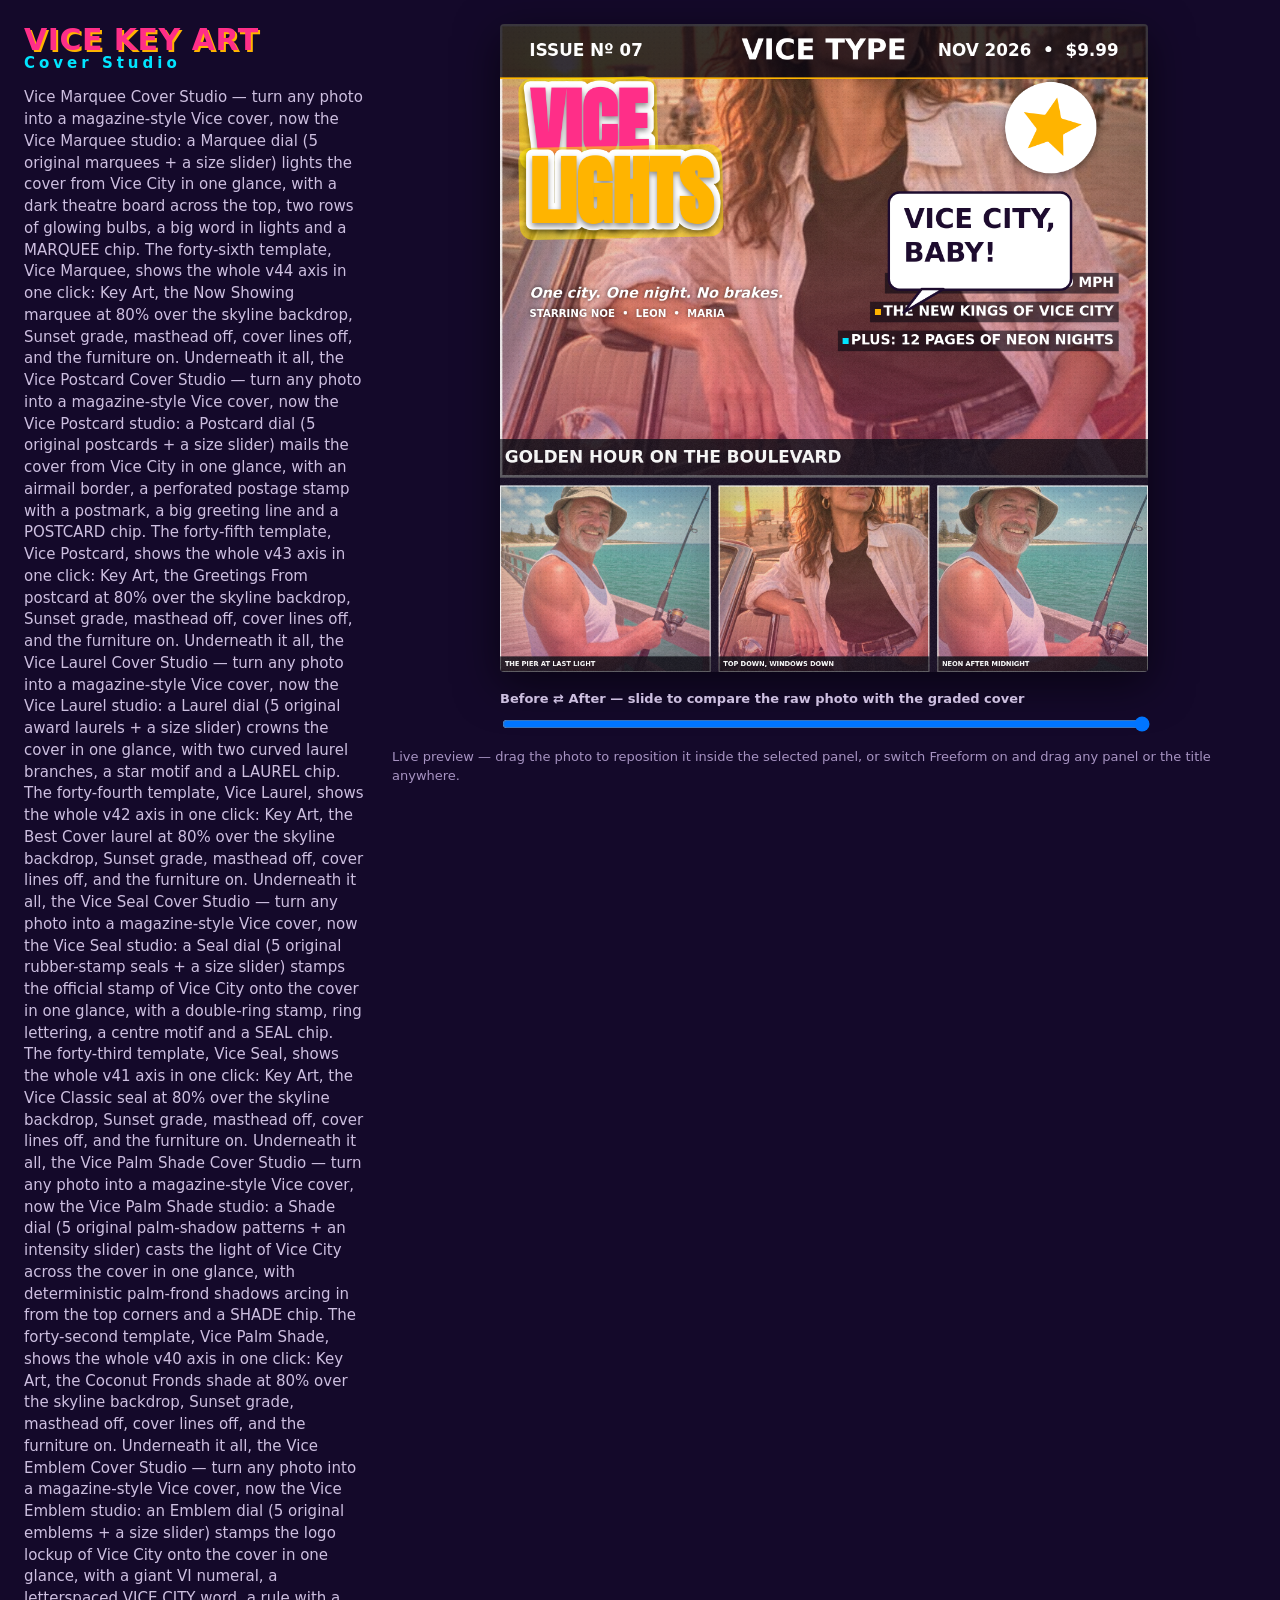
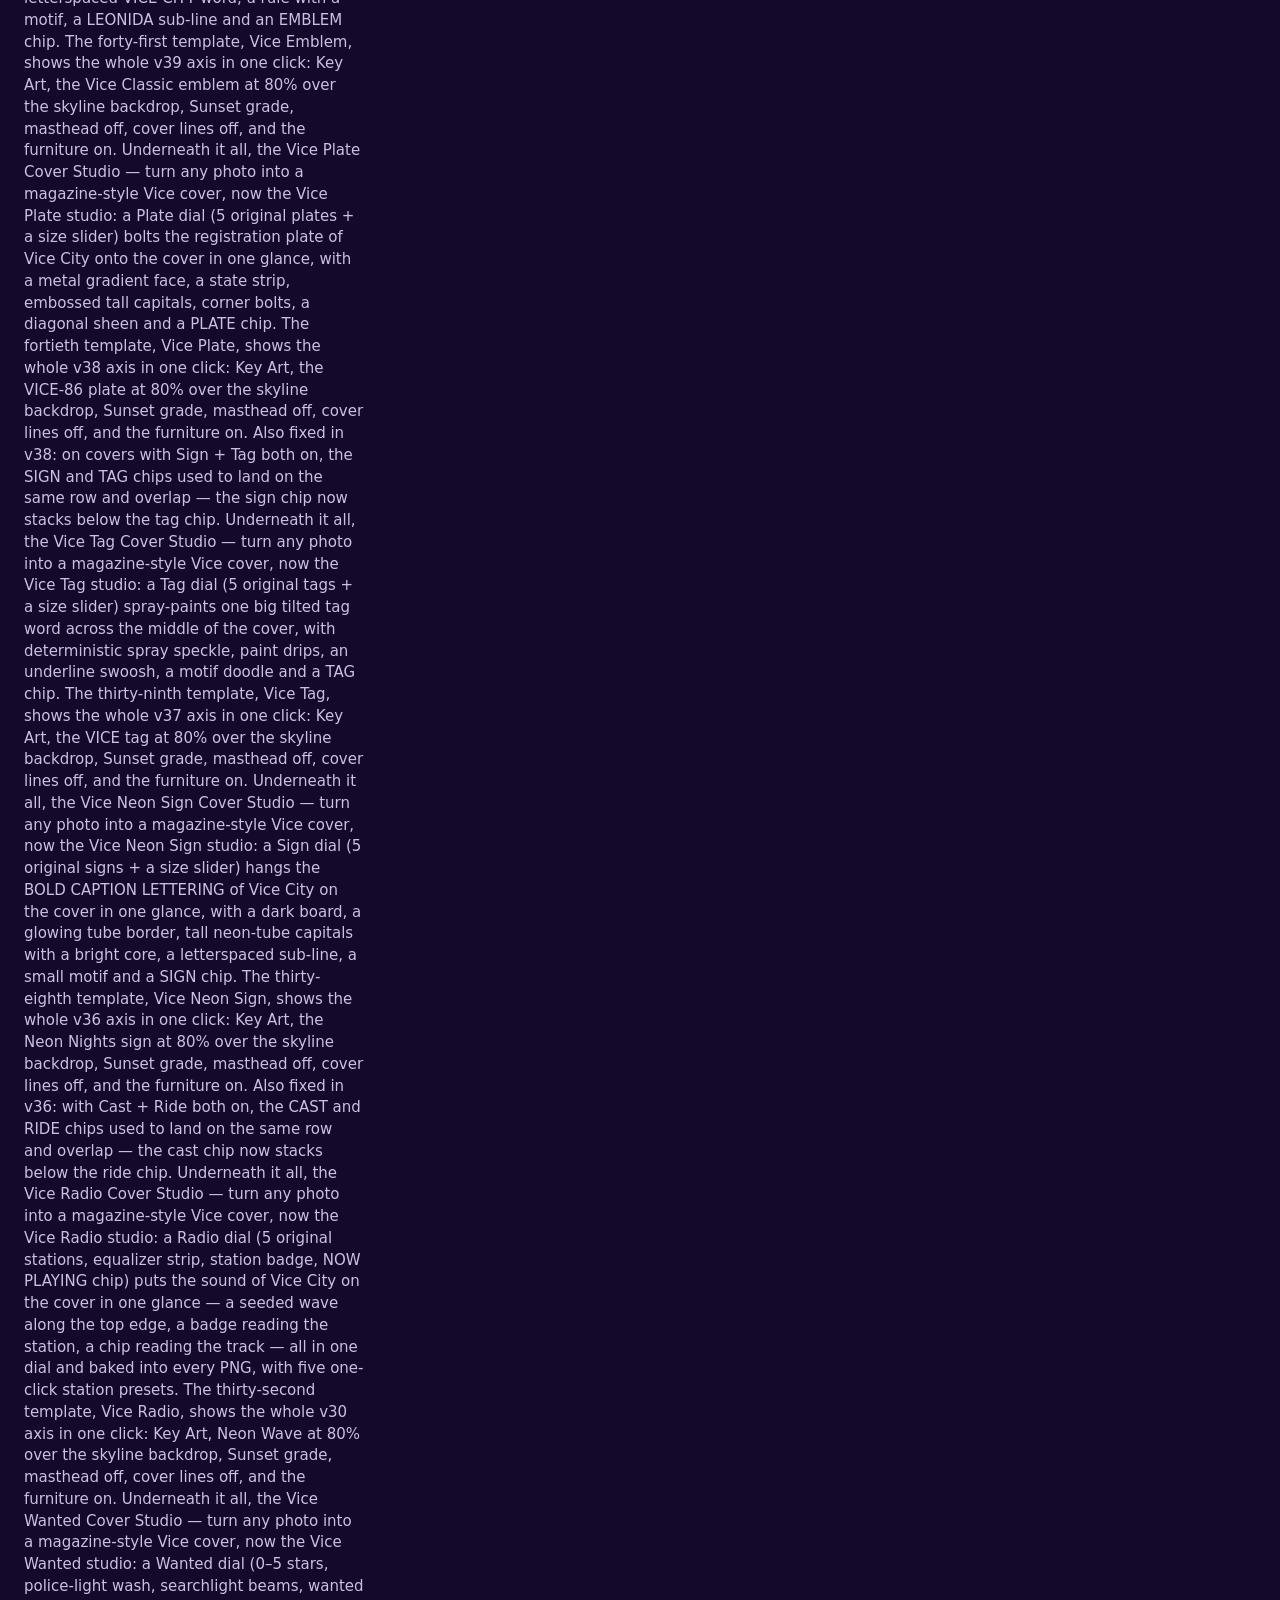
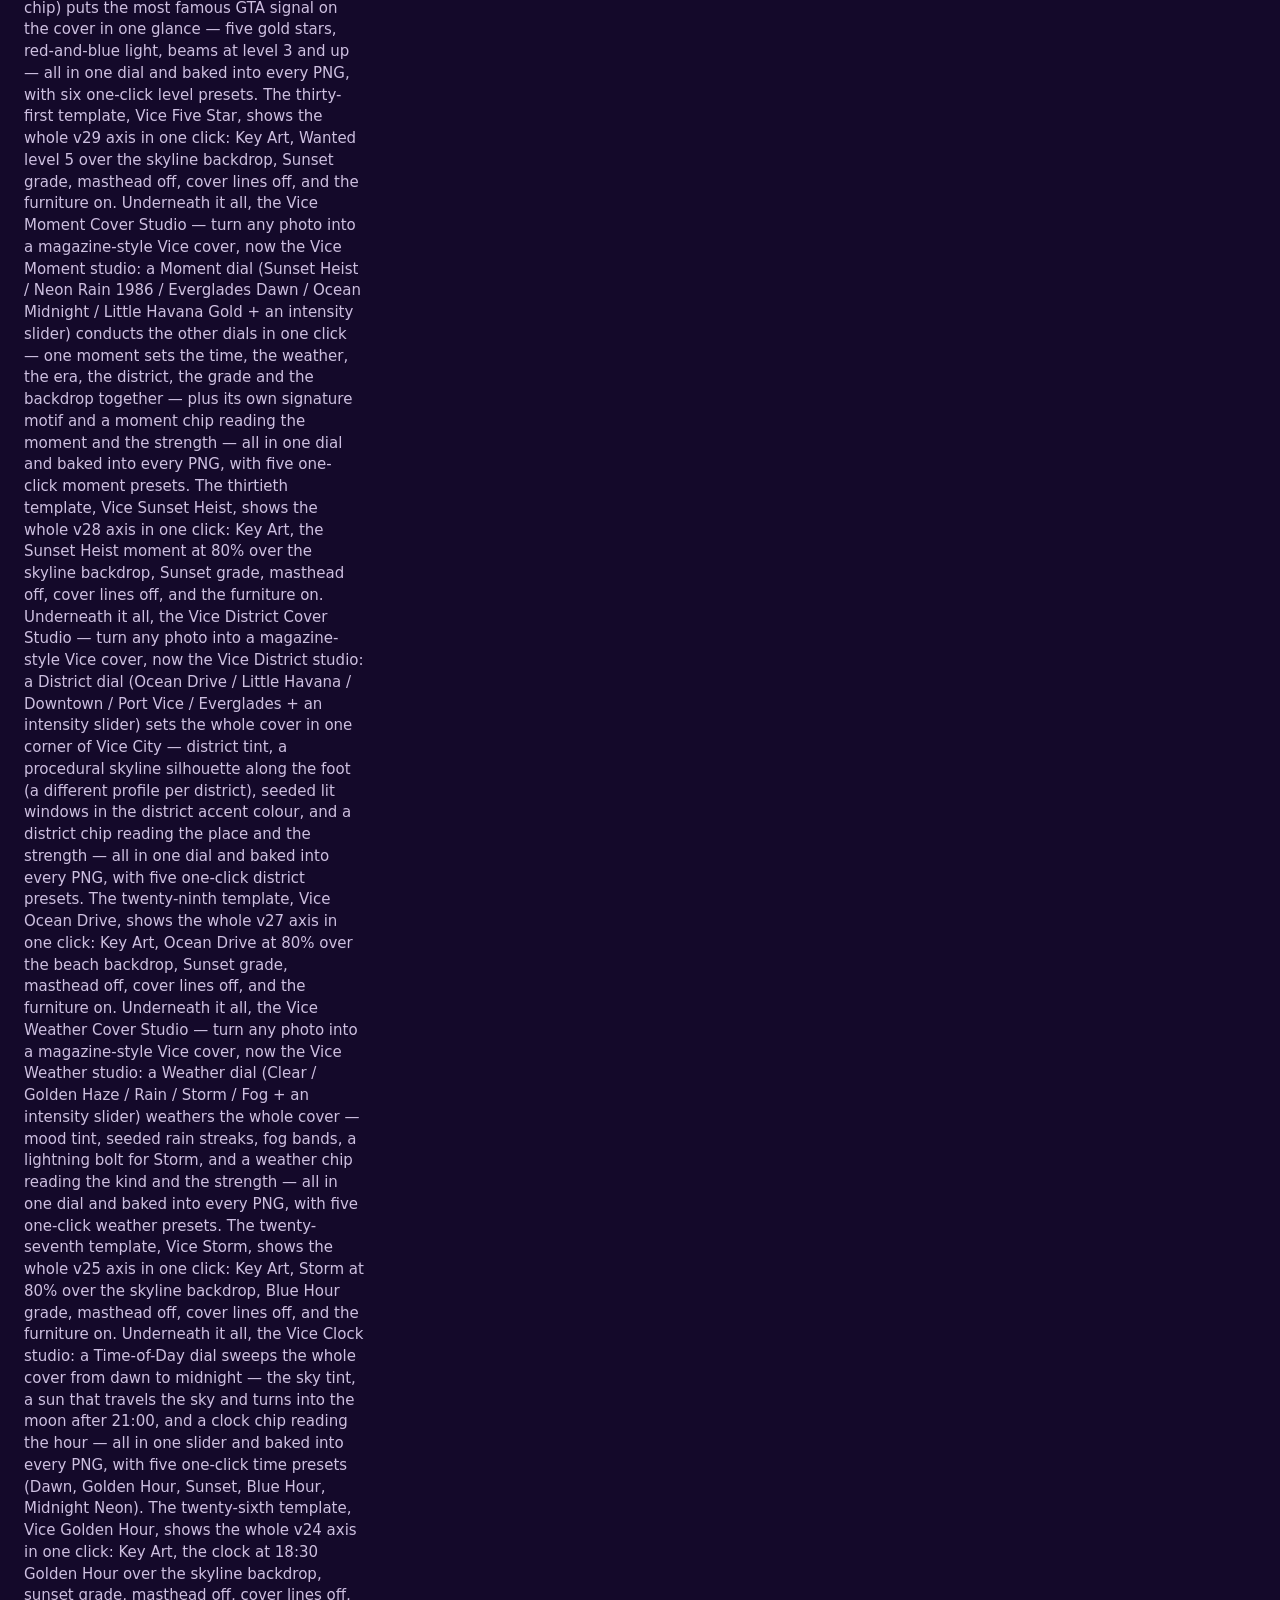
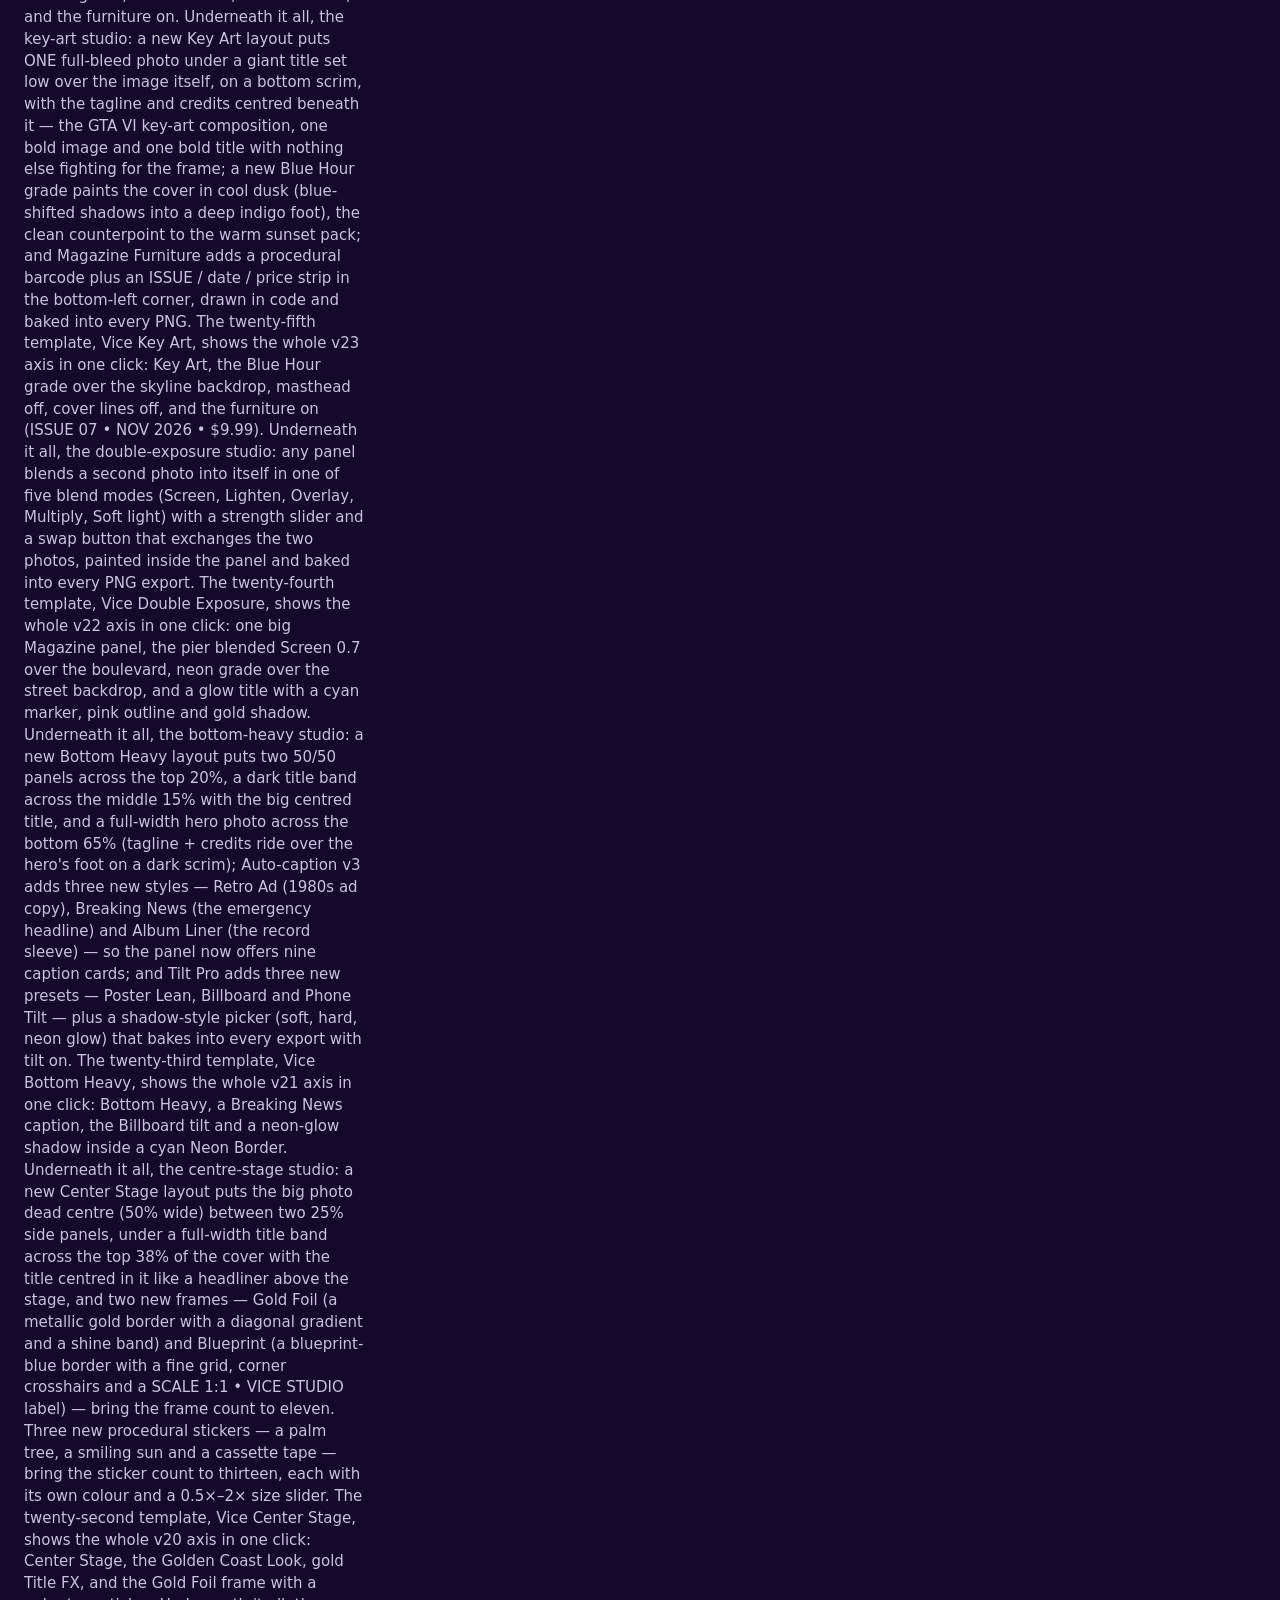
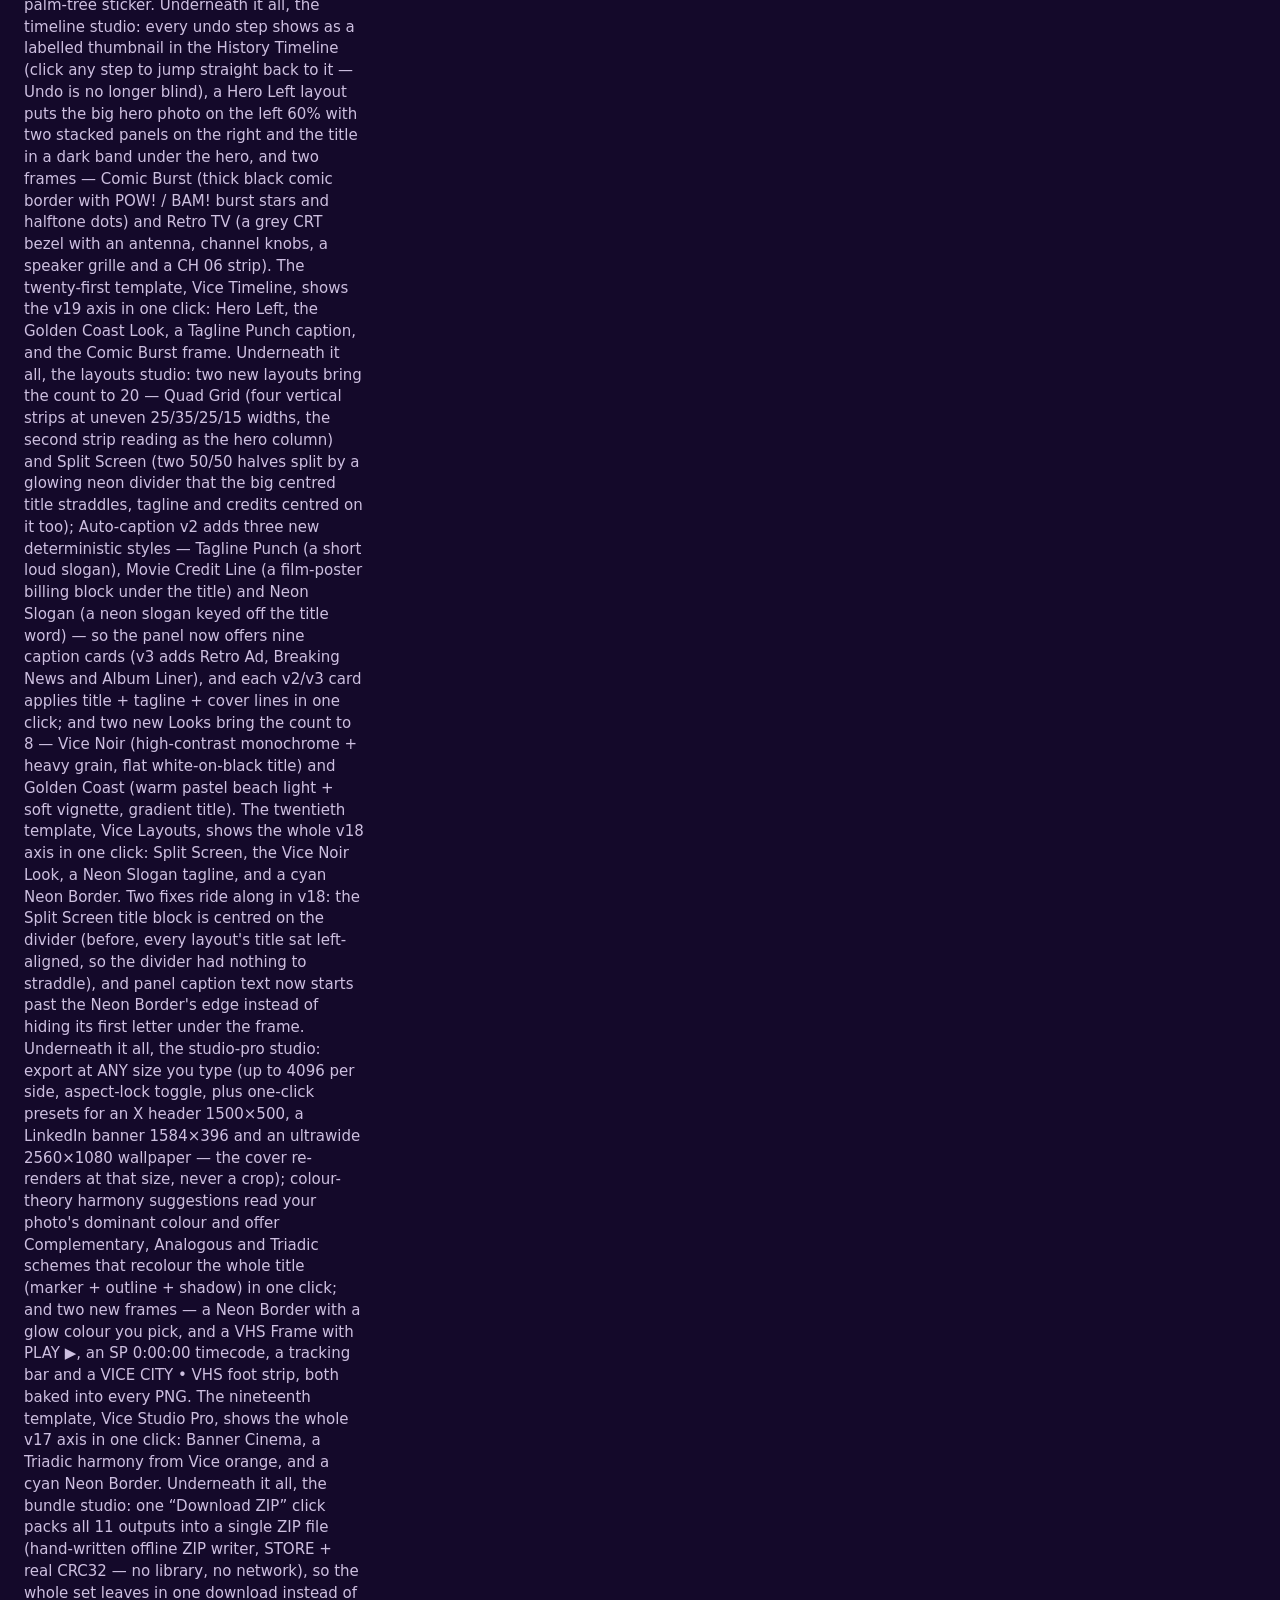
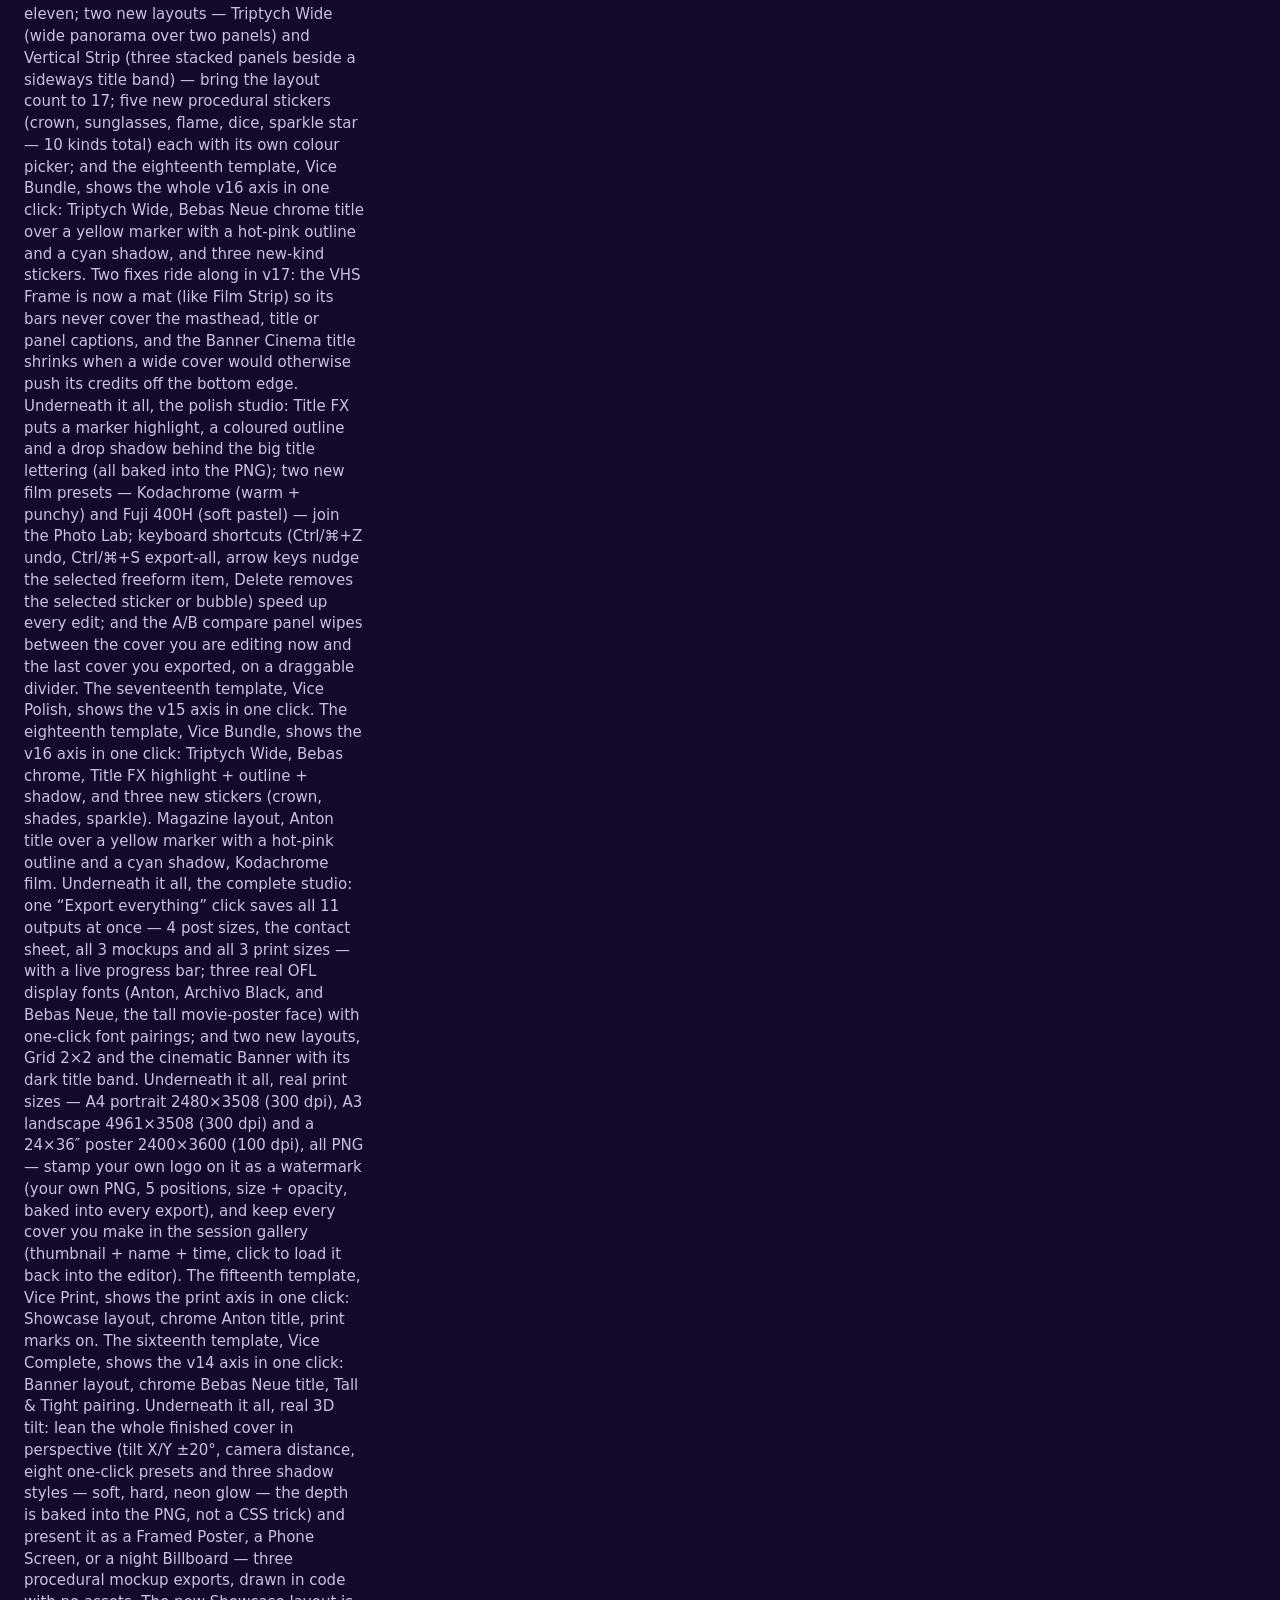
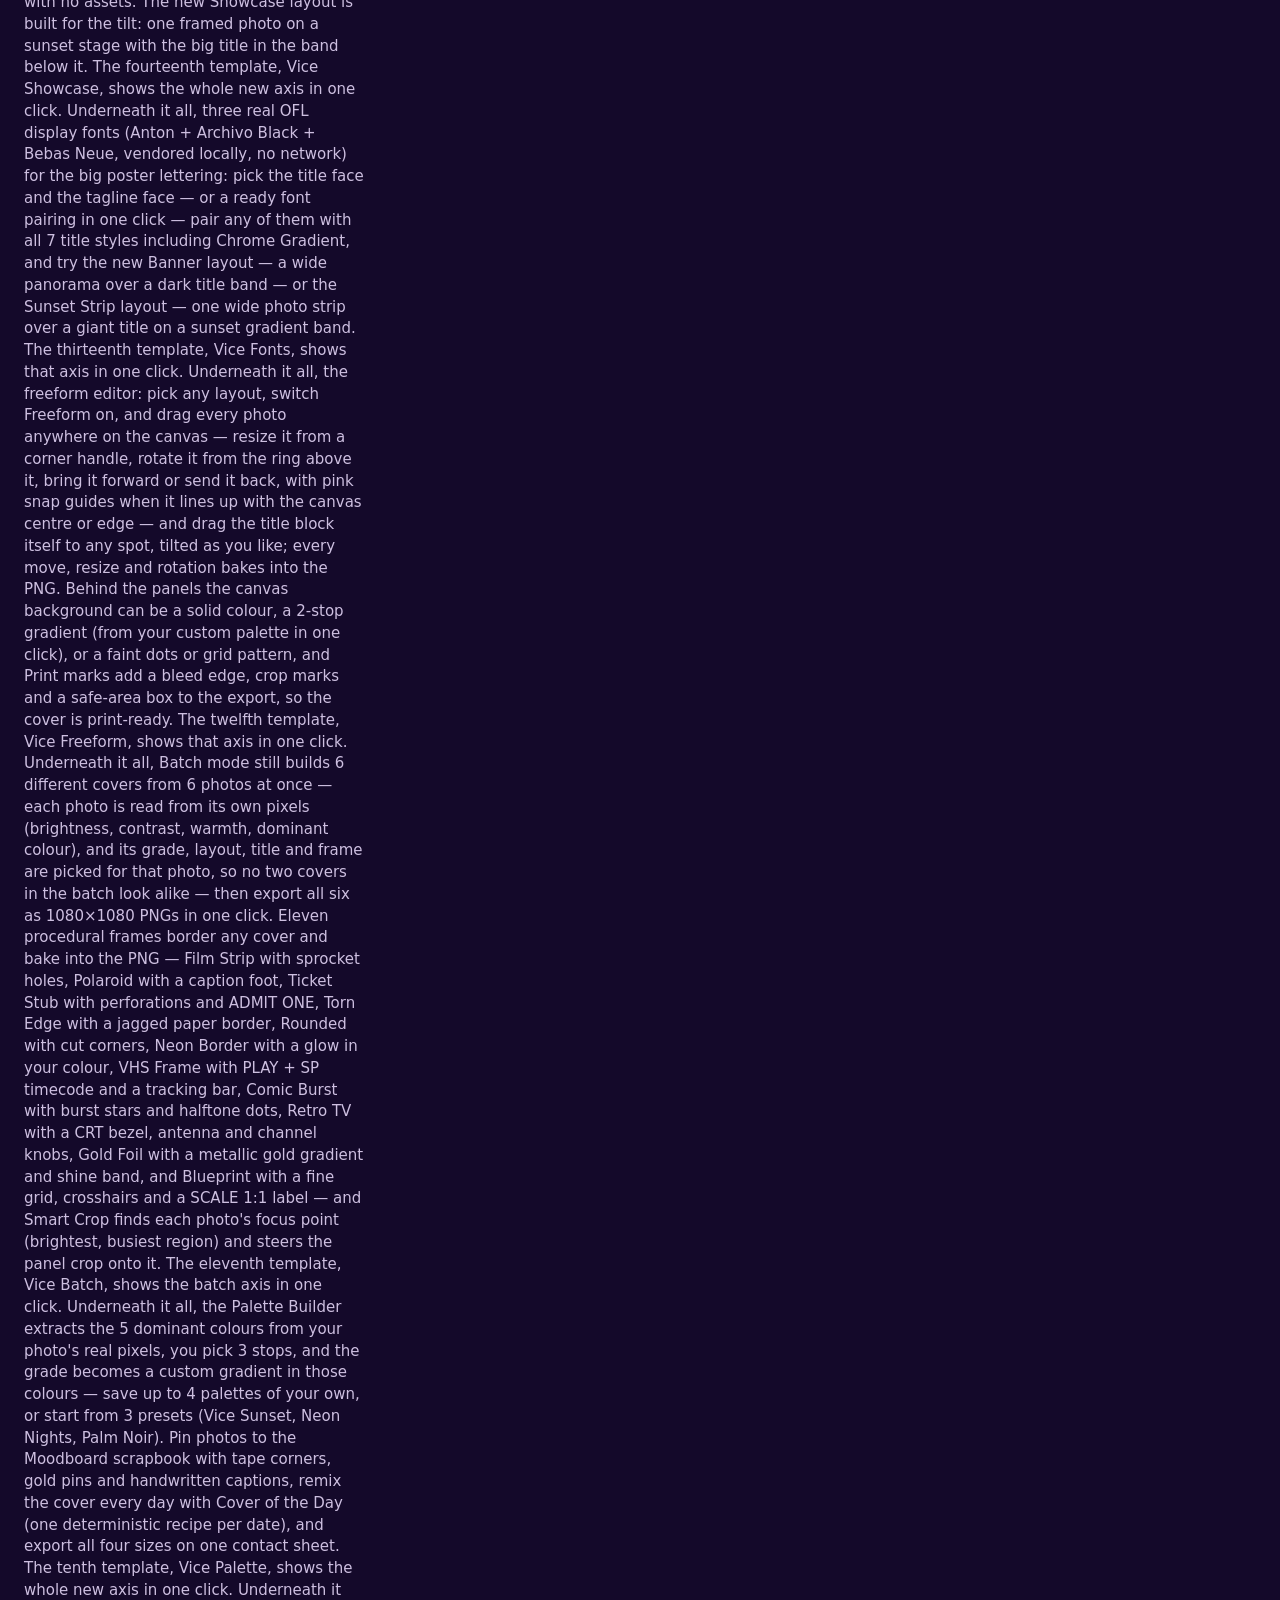
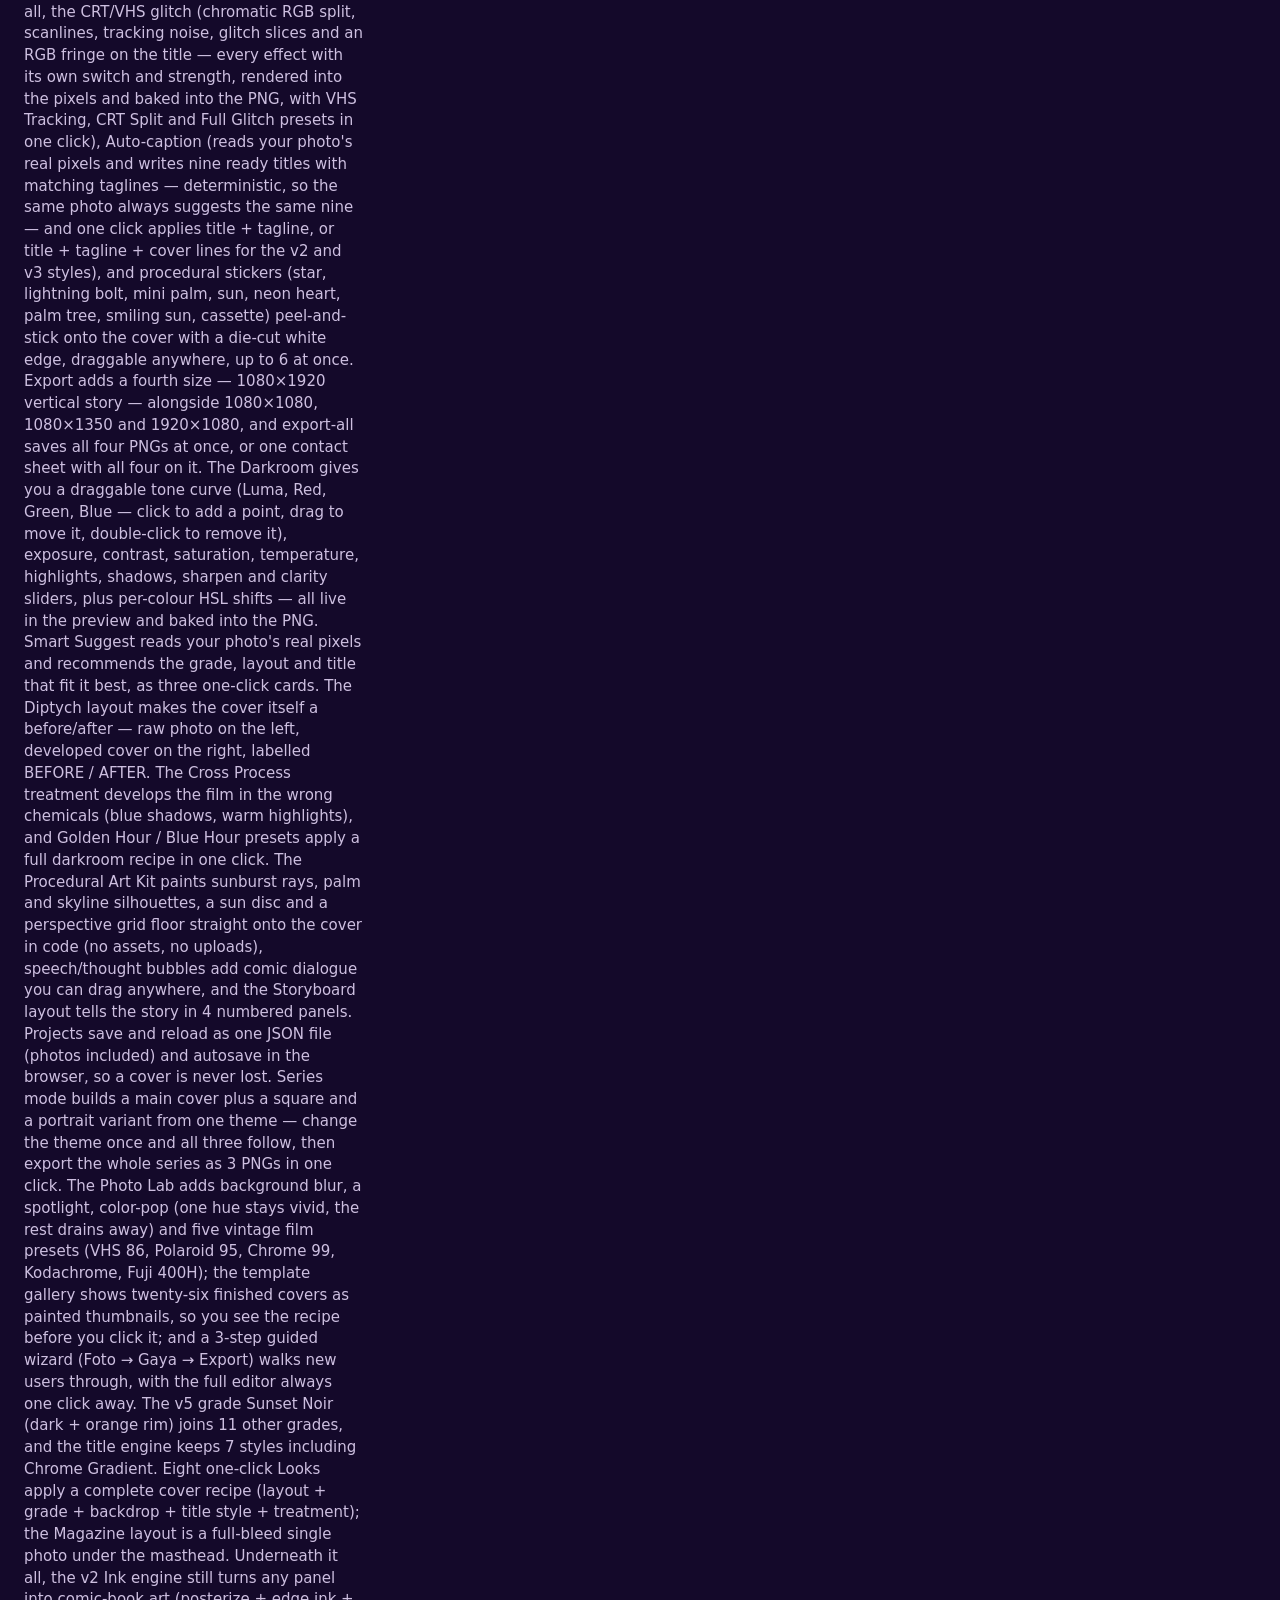
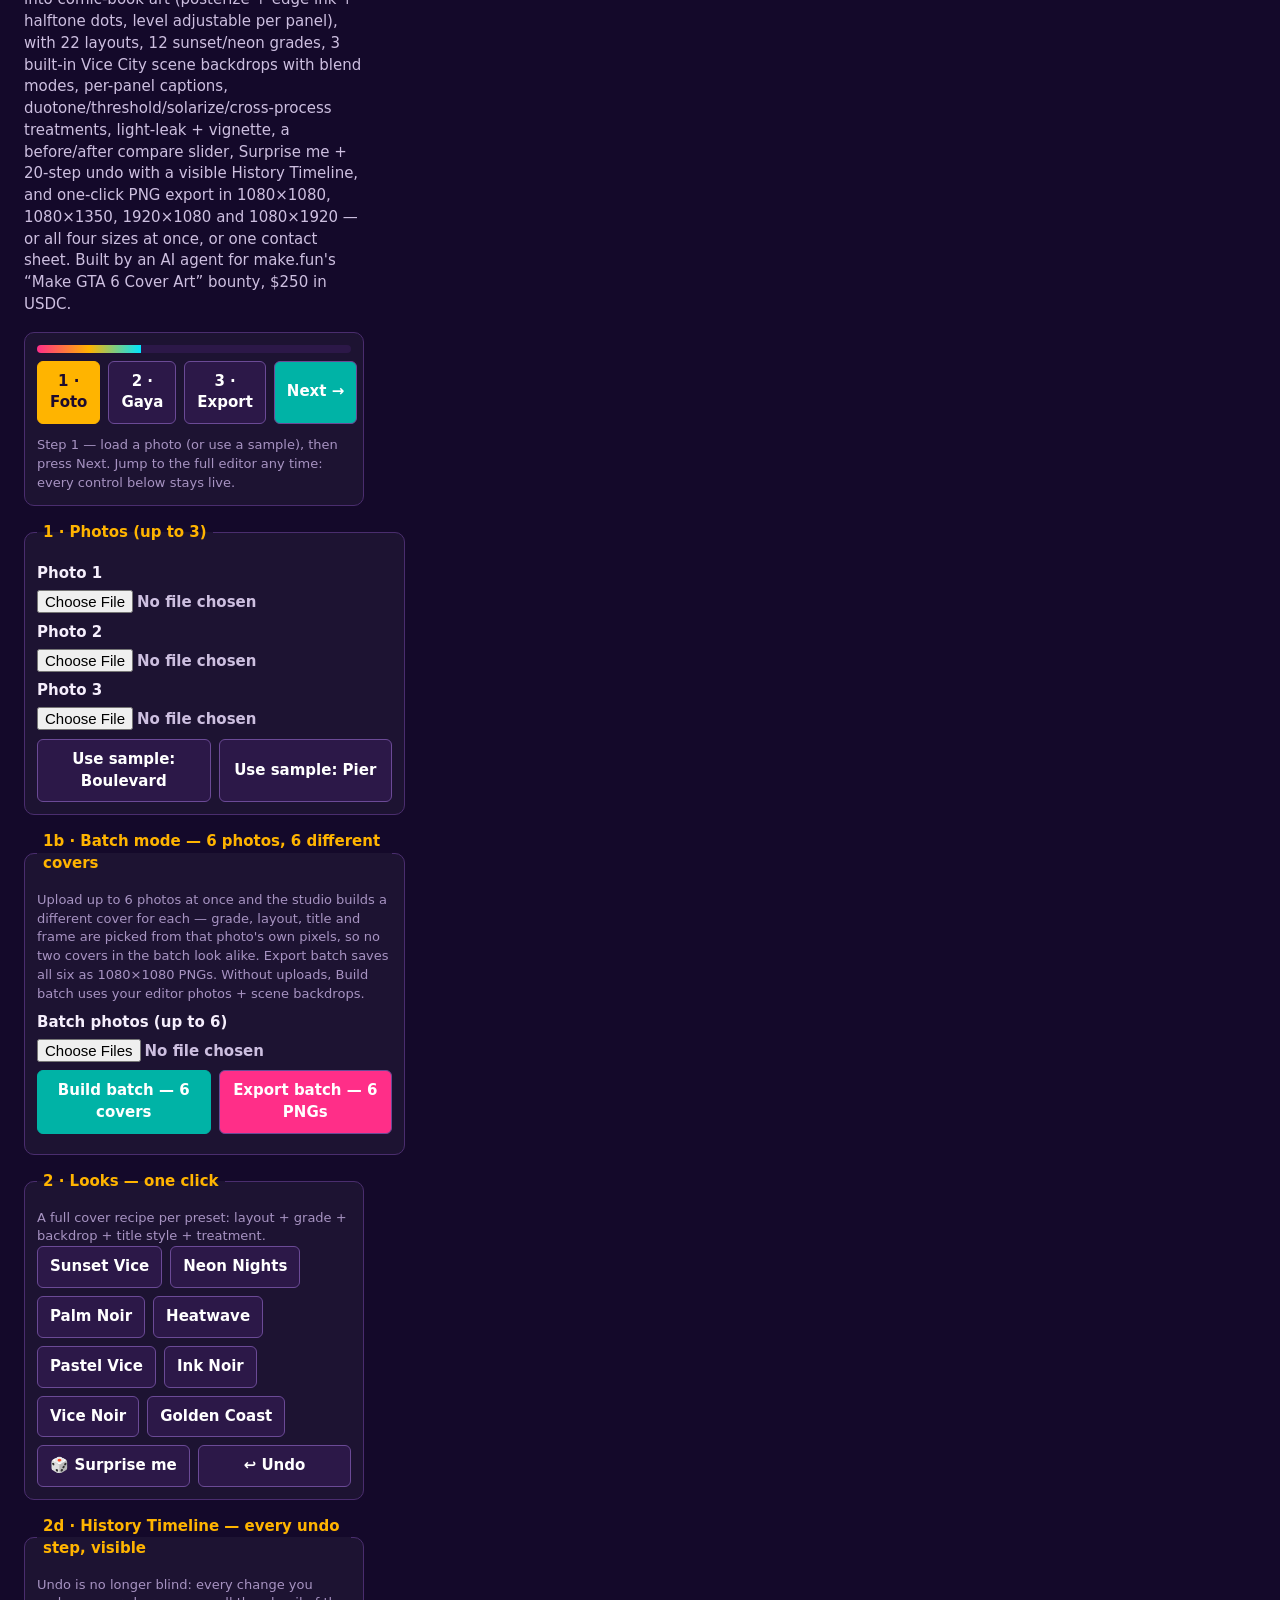
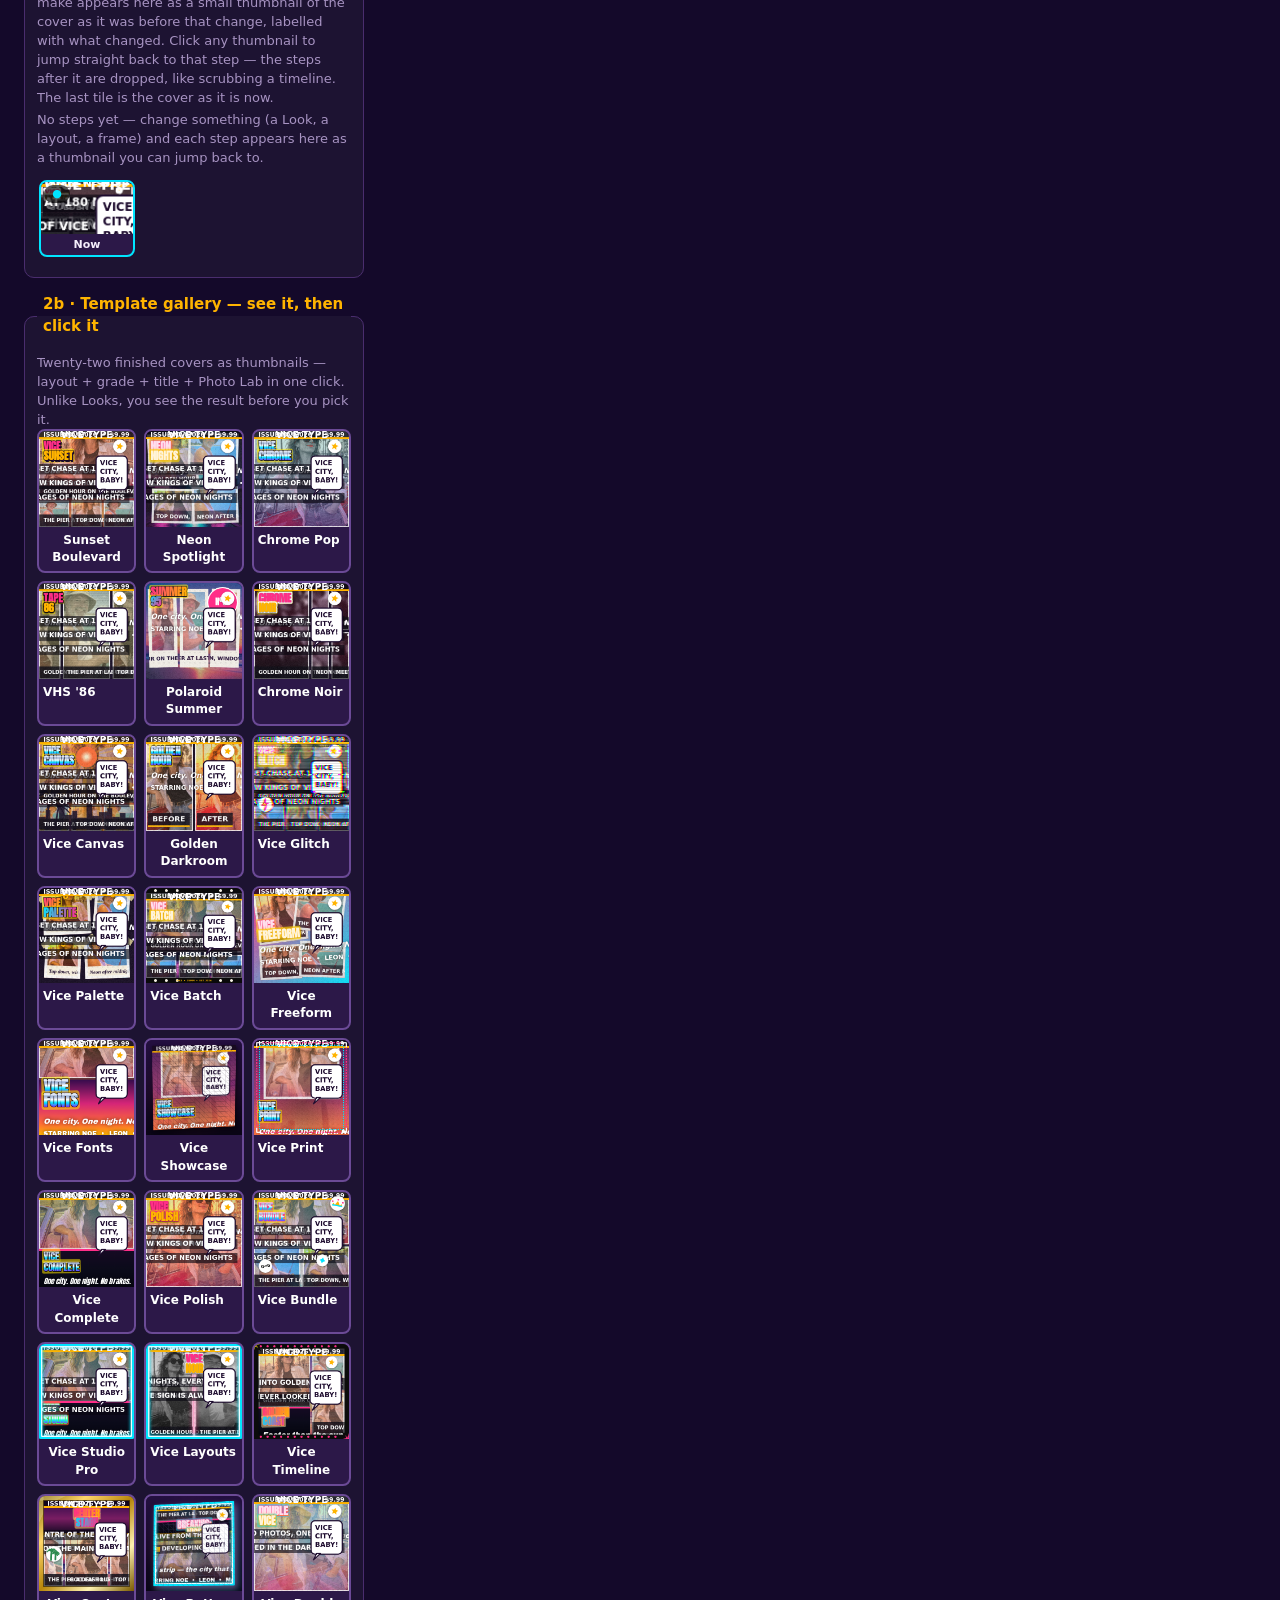
==== commit 7264eecc: "v44: Vice Marquee — Marquee dial (5 original marquees + size) + theater board + lit bulbs + glowing " ====
--- a/app/index.html
+++ b/app/index.html
@@ -11,7 +11,7 @@
 <main class="app">
   <section class="controls" aria-label="Cover editor">
     <h1>VICE KEY ART <span>Cover Studio</span></h1>
-    <p class="tag">Vice Postcard Cover Studio — turn any photo into a magazine-style Vice cover, now the Vice Postcard studio: a Postcard dial (5 original postcards + a size slider) mails the cover from Vice City in one glance, with an airmail border, a perforated postage stamp with a postmark, a big greeting line and a POSTCARD chip. The forty-fifth template, Vice Postcard, shows the whole v43 axis in one click: Key Art, the Greetings From postcard at 80% over the skyline backdrop, Sunset grade, masthead off, cover lines off, and the furniture on. Underneath it all, the Vice Laurel Cover Studio — turn any photo into a magazine-style Vice cover, now the Vice Laurel studio: a Laurel dial (5 original award laurels + a size slider) crowns the cover in one glance, with two curved laurel branches, a star motif and a LAUREL chip. The forty-fourth template, Vice Laurel, shows the whole v42 axis in one click: Key Art, the Best Cover laurel at 80% over the skyline backdrop, Sunset grade, masthead off, cover lines off, and the furniture on. Underneath it all, the Vice Seal Cover Studio — turn any photo into a magazine-style Vice cover, now the Vice Seal studio: a Seal dial (5 original rubber-stamp seals + a size slider) stamps the official stamp of Vice City onto the cover in one glance, with a double-ring stamp, ring lettering, a centre motif and a SEAL chip. The forty-third template, Vice Seal, shows the whole v41 axis in one click: Key Art, the Vice Classic seal at 80% over the skyline backdrop, Sunset grade, masthead off, cover lines off, and the furniture on. Underneath it all, the Vice Palm Shade Cover Studio — turn any photo into a magazine-style Vice cover, now the Vice Palm Shade studio: a Shade dial (5 original palm-shadow patterns + an intensity slider) casts the light of Vice City across the cover in one glance, with deterministic palm-frond shadows arcing in from the top corners and a SHADE chip. The forty-second template, Vice Palm Shade, shows the whole v40 axis in one click: Key Art, the Coconut Fronds shade at 80% over the skyline backdrop, Sunset grade, masthead off, cover lines off, and the furniture on. Underneath it all, the Vice Emblem Cover Studio — turn any photo into a magazine-style Vice cover, now the Vice Emblem studio: an Emblem dial (5 original emblems + a size slider) stamps the logo lockup of Vice City onto the cover in one glance, with a giant VI numeral, a letterspaced VICE CITY word, a rule with a motif, a LEONIDA sub-line and an EMBLEM chip. The forty-first template, Vice Emblem, shows the whole v39 axis in one click: Key Art, the Vice Classic emblem at 80% over the skyline backdrop, Sunset grade, masthead off, cover lines off, and the furniture on. Underneath it all, the Vice Plate Cover Studio — turn any photo into a magazine-style Vice cover, now the Vice Plate studio: a Plate dial (5 original plates + a size slider) bolts the registration plate of Vice City onto the cover in one glance, with a metal gradient face, a state strip, embossed tall capitals, corner bolts, a diagonal sheen and a PLATE chip. The fortieth template, Vice Plate, shows the whole v38 axis in one click: Key Art, the VICE-86 plate at 80% over the skyline backdrop, Sunset grade, masthead off, cover lines off, and the furniture on. Also fixed in v38: on covers with Sign + Tag both on, the SIGN and TAG chips used to land on the same row and overlap — the sign chip now stacks below the tag chip. Underneath it all, the Vice Tag Cover Studio — turn any photo into a magazine-style Vice cover, now the Vice Tag studio: a Tag dial (5 original tags + a size slider) spray-paints one big tilted tag word across the middle of the cover, with deterministic spray speckle, paint drips, an underline swoosh, a motif doodle and a TAG chip. The thirty-ninth template, Vice Tag, shows the whole v37 axis in one click: Key Art, the VICE tag at 80% over the skyline backdrop, Sunset grade, masthead off, cover lines off, and the furniture on. Underneath it all, the Vice Neon Sign Cover Studio — turn any photo into a magazine-style Vice cover, now the Vice Neon Sign studio: a Sign dial (5 original signs + a size slider) hangs the BOLD CAPTION LETTERING of Vice City on the cover in one glance, with a dark board, a glowing tube border, tall neon-tube capitals with a bright core, a letterspaced sub-line, a small motif and a SIGN chip. The thirty-eighth template, Vice Neon Sign, shows the whole v36 axis in one click: Key Art, the Neon Nights sign at 80% over the skyline backdrop, Sunset grade, masthead off, cover lines off, and the furniture on. Also fixed in v36: with Cast + Ride both on, the CAST and RIDE chips used to land on the same row and overlap — the cast chip now stacks below the ride chip. Underneath it all, the Vice Radio Cover Studio — turn any photo into a magazine-style Vice cover, now the Vice Radio studio: a Radio dial (5 original stations, equalizer strip, station badge, NOW PLAYING chip) puts the sound of Vice City on the cover in one glance — a seeded wave along the top edge, a badge reading the station, a chip reading the track — all in one dial and baked into every PNG, with five one-click station presets. The thirty-second template, Vice Radio, shows the whole v30 axis in one click: Key Art, Neon Wave at 80% over the skyline backdrop, Sunset grade, masthead off, cover lines off, and the furniture on. Underneath it all, the Vice Wanted Cover Studio — turn any photo into a magazine-style Vice cover, now the Vice Wanted studio: a Wanted dial (0–5 stars, police-light wash, searchlight beams, wanted chip) puts the most famous GTA signal on the cover in one glance — five gold stars, red-and-blue light, beams at level 3 and up — all in one dial and baked into every PNG, with six one-click level presets. The thirty-first template, Vice Five Star, shows the whole v29 axis in one click: Key Art, Wanted level 5 over the skyline backdrop, Sunset grade, masthead off, cover lines off, and the furniture on. Underneath it all, the Vice Moment Cover Studio — turn any photo into a magazine-style Vice cover, now the Vice Moment studio: a Moment dial (Sunset Heist / Neon Rain 1986 / Everglades Dawn / Ocean Midnight / Little Havana Gold + an intensity slider) conducts the other dials in one click — one moment sets the time, the weather, the era, the district, the grade and the backdrop together — plus its own signature motif and a moment chip reading the moment and the strength — all in one dial and baked into every PNG, with five one-click moment presets. The thirtieth template, Vice Sunset Heist, shows the whole v28 axis in one click: Key Art, the Sunset Heist moment at 80% over the skyline backdrop, Sunset grade, masthead off, cover lines off, and the furniture on. Underneath it all, the Vice District Cover Studio — turn any photo into a magazine-style Vice cover, now the Vice District studio: a District dial (Ocean Drive / Little Havana / Downtown / Port Vice / Everglades + an intensity slider) sets the whole cover in one corner of Vice City — district tint, a procedural skyline silhouette along the foot (a different profile per district), seeded lit windows in the district accent colour, and a district chip reading the place and the strength — all in one dial and baked into every PNG, with five one-click district presets. The twenty-ninth template, Vice Ocean Drive, shows the whole v27 axis in one click: Key Art, Ocean Drive at 80% over the beach backdrop, Sunset grade, masthead off, cover lines off, and the furniture on. Underneath it all, the Vice Weather Cover Studio — turn any photo into a magazine-style Vice cover, now the Vice Weather studio: a Weather dial (Clear / Golden Haze / Rain / Storm / Fog + an intensity slider) weathers the whole cover — mood tint, seeded rain streaks, fog bands, a lightning bolt for Storm, and a weather chip reading the kind and the strength — all in one dial and baked into every PNG, with five one-click weather presets. The twenty-seventh template, Vice Storm, shows the whole v25 axis in one click: Key Art, Storm at 80% over the skyline backdrop, Blue Hour grade, masthead off, cover lines off, and the furniture on. Underneath it all, the Vice Clock studio: a Time-of-Day dial sweeps the whole cover from dawn to midnight — the sky tint, a sun that travels the sky and turns into the moon after 21:00, and a clock chip reading the hour — all in one slider and baked into every PNG, with five one-click time presets (Dawn, Golden Hour, Sunset, Blue Hour, Midnight Neon). The twenty-sixth template, Vice Golden Hour, shows the whole v24 axis in one click: Key Art, the clock at 18:30 Golden Hour over the skyline backdrop, sunset grade, masthead off, cover lines off, and the furniture on. Underneath it all, the key-art studio: a new Key Art layout puts ONE full-bleed photo under a giant title set low over the image itself, on a bottom scrim, with the tagline and credits centred beneath it — the GTA VI key-art composition, one bold image and one bold title with nothing else fighting for the frame; a new Blue Hour grade paints the cover in cool dusk (blue-shifted shadows into a deep indigo foot), the clean counterpoint to the warm sunset pack; and Magazine Furniture adds a procedural barcode plus an ISSUE / date / price strip in the bottom-left corner, drawn in code and baked into every PNG. The twenty-fifth template, Vice Key Art, shows the whole v23 axis in one click: Key Art, the Blue Hour grade over the skyline backdrop, masthead off, cover lines off, and the furniture on (ISSUE 07 • NOV 2026 • $9.99). Underneath it all, the double-exposure studio: any panel blends a second photo into itself in one of five blend modes (Screen, Lighten, Overlay, Multiply, Soft light) with a strength slider and a swap button that exchanges the two photos, painted inside the panel and baked into every PNG export. The twenty-fourth template, Vice Double Exposure, shows the whole v22 axis in one click: one big Magazine panel, the pier blended Screen 0.7 over the boulevard, neon grade over the street backdrop, and a glow title with a cyan marker, pink outline and gold shadow. Underneath it all, the bottom-heavy studio: a new Bottom Heavy layout puts two 50/50 panels across the top 20%, a dark title band across the middle 15% with the big centred title, and a full-width hero photo across the bottom 65% (tagline + credits ride over the hero's foot on a dark scrim); Auto-caption v3 adds three new styles — Retro Ad (1980s ad copy), Breaking News (the emergency headline) and Album Liner (the record sleeve) — so the panel now offers nine caption cards; and Tilt Pro adds three new presets — Poster Lean, Billboard and Phone Tilt — plus a shadow-style picker (soft, hard, neon glow) that bakes into every export with tilt on. The twenty-third template, Vice Bottom Heavy, shows the whole v21 axis in one click: Bottom Heavy, a Breaking News caption, the Billboard tilt and a neon-glow shadow inside a cyan Neon Border. Underneath it all, the centre-stage studio: a new Center Stage layout puts the big photo dead centre (50% wide) between two 25% side panels, under a full-width title band across the top 38% of the cover with the title centred in it like a headliner above the stage, and two new frames — Gold Foil (a metallic gold border with a diagonal gradient and a shine band) and Blueprint (a blueprint-blue border with a fine grid, corner crosshairs and a SCALE 1:1 • VICE STUDIO label) — bring the frame count to eleven. Three new procedural stickers — a palm tree, a smiling sun and a cassette tape — bring the sticker count to thirteen, each with its own colour and a 0.5×–2× size slider. The twenty-second template, Vice Center Stage, shows the whole v20 axis in one click: Center Stage, the Golden Coast Look, gold Title FX, and the Gold Foil frame with a palm-tree sticker. Underneath it all, the timeline studio: every undo step shows as a labelled thumbnail in the History Timeline (click any step to jump straight back to it — Undo is no longer blind), a Hero Left layout puts the big hero photo on the left 60% with two stacked panels on the right and the title in a dark band under the hero, and two frames — Comic Burst (thick black comic border with POW! / BAM! burst stars and halftone dots) and Retro TV (a grey CRT bezel with an antenna, channel knobs, a speaker grille and a CH 06 strip). The twenty-first template, Vice Timeline, shows the v19 axis in one click: Hero Left, the Golden Coast Look, a Tagline Punch caption, and the Comic Burst frame. Underneath it all, the layouts studio: two new layouts bring the count to 20 — Quad Grid (four vertical strips at uneven 25/35/25/15 widths, the second strip reading as the hero column) and Split Screen (two 50/50 halves split by a glowing neon divider that the big centred title straddles, tagline and credits centred on it too); Auto-caption v2 adds three new deterministic styles — Tagline Punch (a short loud slogan), Movie Credit Line (a film-poster billing block under the title) and Neon Slogan (a neon slogan keyed off the title word) — so the panel now offers nine caption cards (v3 adds Retro Ad, Breaking News and Album Liner), and each v2/v3 card applies title + tagline + cover lines in one click; and two new Looks bring the count to 8 — Vice Noir (high-contrast monochrome + heavy grain, flat white-on-black title) and Golden Coast (warm pastel beach light + soft vignette, gradient title). The twentieth template, Vice Layouts, shows the whole v18 axis in one click: Split Screen, the Vice Noir Look, a Neon Slogan tagline, and a cyan Neon Border. Two fixes ride along in v18: the Split Screen title block is centred on the divider (before, every layout's title sat left-aligned, so the divider had nothing to straddle), and panel caption text now starts past the Neon Border's edge instead of hiding its first letter under the frame. Underneath it all, the studio-pro studio: export at ANY size you type (up to 4096 per side, aspect-lock toggle, plus one-click presets for an X header 1500×500, a LinkedIn banner 1584×396 and an ultrawide 2560×1080 wallpaper — the cover re-renders at that size, never a crop); colour-theory harmony suggestions read your photo's dominant colour and offer Complementary, Analogous and Triadic schemes that recolour the whole title (marker + outline + shadow) in one click; and two new frames — a Neon Border with a glow colour you pick, and a VHS Frame with PLAY ▶, an SP 0:00:00 timecode, a tracking bar and a VICE CITY • VHS foot strip, both baked into every PNG. The nineteenth template, Vice Studio Pro, shows the whole v17 axis in one click: Banner Cinema, a Triadic harmony from Vice orange, and a cyan Neon Border. Underneath it all, the bundle studio: one “Download ZIP” click packs all 11 outputs into a single ZIP file (hand-written offline ZIP writer, STORE + real CRC32 — no library, no network), so the whole set leaves in one download instead of eleven; two new layouts — Triptych Wide (wide panorama over two panels) and Vertical Strip (three stacked panels beside a sideways title band) — bring the layout count to 17; five new procedural stickers (crown, sunglasses, flame, dice, sparkle star — 10 kinds total) each with its own colour picker; and the eighteenth template, Vice Bundle, shows the whole v16 axis in one click: Triptych Wide, Bebas Neue chrome title over a yellow marker with a hot-pink outline and a cyan shadow, and three new-kind stickers. Two fixes ride along in v17: the VHS Frame is now a mat (like Film Strip) so its bars never cover the masthead, title or panel captions, and the Banner Cinema title shrinks when a wide cover would otherwise push its credits off the bottom edge. Underneath it all, the polish studio: Title FX puts a marker highlight, a coloured outline and a drop shadow behind the big title lettering (all baked into the PNG); two new film presets — Kodachrome (warm + punchy) and Fuji 400H (soft pastel) — join the Photo Lab; keyboard shortcuts (Ctrl/⌘+Z undo, Ctrl/⌘+S export-all, arrow keys nudge the selected freeform item, Delete removes the selected sticker or bubble) speed up every edit; and the A/B compare panel wipes between the cover you are editing now and the last cover you exported, on a draggable divider. The seventeenth template, Vice Polish, shows the v15 axis in one click. The eighteenth template, Vice Bundle, shows the v16 axis in one click: Triptych Wide, Bebas chrome, Title FX highlight + outline + shadow, and three new stickers (crown, shades, sparkle). Magazine layout, Anton title over a yellow marker with a hot-pink outline and a cyan shadow, Kodachrome film. Underneath it all, the complete studio: one “Export everything” click saves all 11 outputs at once — 4 post sizes, the contact sheet, all 3 mockups and all 3 print sizes — with a live progress bar; three real OFL display fonts (Anton, Archivo Black, and Bebas Neue, the tall movie-poster face) with one-click font pairings; and two new layouts, Grid 2×2 and the cinematic Banner with its dark title band. Underneath it all, real print sizes — A4 portrait 2480×3508 (300 dpi), A3 landscape 4961×3508 (300 dpi) and a 24×36″ poster 2400×3600 (100 dpi), all PNG — stamp your own logo on it as a watermark (your own PNG, 5 positions, size + opacity, baked into every export), and keep every cover you make in the session gallery (thumbnail + name + time, click to load it back into the editor). The fifteenth template, Vice Print, shows the print axis in one click: Showcase layout, chrome Anton title, print marks on. The sixteenth template, Vice Complete, shows the v14 axis in one click: Banner layout, chrome Bebas Neue title, Tall & Tight pairing. Underneath it all, real 3D tilt: lean the whole finished cover in perspective (tilt X/Y ±20°, camera distance, eight one-click presets and three shadow styles — soft, hard, neon glow — the depth is baked into the PNG, not a CSS trick) and present it as a Framed Poster, a Phone Screen, or a night Billboard — three procedural mockup exports, drawn in code with no assets. The new Showcase layout is built for the tilt: one framed photo on a sunset stage with the big title in the band below it. The fourteenth template, Vice Showcase, shows the whole new axis in one click. Underneath it all, three real OFL display fonts (Anton + Archivo Black + Bebas Neue, vendored locally, no network) for the big poster lettering: pick the title face and the tagline face — or a ready font pairing in one click — pair any of them with all 7 title styles including Chrome Gradient, and try the new Banner layout — a wide panorama over a dark title band — or the Sunset Strip layout — one wide photo strip over a giant title on a sunset gradient band. The thirteenth template, Vice Fonts, shows that axis in one click. Underneath it all, the freeform editor: pick any layout, switch Freeform on, and drag every photo anywhere on the canvas — resize it from a corner handle, rotate it from the ring above it, bring it forward or send it back, with pink snap guides when it lines up with the canvas centre or edge — and drag the title block itself to any spot, tilted as you like; every move, resize and rotation bakes into the PNG. Behind the panels the canvas background can be a solid colour, a 2-stop gradient (from your custom palette in one click), or a faint dots or grid pattern, and Print marks add a bleed edge, crop marks and a safe-area box to the export, so the cover is print-ready. The twelfth template, Vice Freeform, shows that axis in one click. Underneath it all, Batch mode still builds 6 different covers from 6 photos at once — each photo is read from its own pixels (brightness, contrast, warmth, dominant colour), and its grade, layout, title and frame are picked for that photo, so no two covers in the batch look alike — then export all six as 1080×1080 PNGs in one click. Eleven procedural frames border any cover and bake into the PNG — Film Strip with sprocket holes, Polaroid with a caption foot, Ticket Stub with perforations and ADMIT ONE, Torn Edge with a jagged paper border, Rounded with cut corners, Neon Border with a glow in your colour, VHS Frame with PLAY + SP timecode and a tracking bar, Comic Burst with burst stars and halftone dots, Retro TV with a CRT bezel, antenna and channel knobs, Gold Foil with a metallic gold gradient and shine band, and Blueprint with a fine grid, crosshairs and a SCALE 1:1 label — and Smart Crop finds each photo's focus point (brightest, busiest region) and steers the panel crop onto it. The eleventh template, Vice Batch, shows the batch axis in one click. Underneath it all, the Palette Builder extracts the 5 dominant colours from your photo's real pixels, you pick 3 stops, and the grade becomes a custom gradient in those colours — save up to 4 palettes of your own, or start from 3 presets (Vice Sunset, Neon Nights, Palm Noir). Pin photos to the Moodboard scrapbook with tape corners, gold pins and handwritten captions, remix the cover every day with Cover of the Day (one deterministic recipe per date), and export all four sizes on one contact sheet. The tenth template, Vice Palette, shows the whole new axis in one click. Underneath it all, the CRT/VHS glitch (chromatic RGB split, scanlines, tracking noise, glitch slices and an RGB fringe on the title — every effect with its own switch and strength, rendered into the pixels and baked into the PNG, with VHS Tracking, CRT Split and Full Glitch presets in one click), Auto-caption (reads your photo's real pixels and writes nine ready titles with matching taglines — deterministic, so the same photo always suggests the same nine — and one click applies title + tagline, or title + tagline + cover lines for the v2 and v3 styles), and procedural stickers (star, lightning bolt, mini palm, sun, neon heart, palm tree, smiling sun, cassette) peel-and-stick onto the cover with a die-cut white edge, draggable anywhere, up to 6 at once. Export adds a fourth size — 1080×1920 vertical story — alongside 1080×1080, 1080×1350 and 1920×1080, and export-all saves all four PNGs at once, or one contact sheet with all four on it. The Darkroom gives you a draggable tone curve (Luma, Red, Green, Blue — click to add a point, drag to move it, double-click to remove it), exposure, contrast, saturation, temperature, highlights, shadows, sharpen and clarity sliders, plus per-colour HSL shifts — all live in the preview and baked into the PNG. Smart Suggest reads your photo's real pixels and recommends the grade, layout and title that fit it best, as three one-click cards. The Diptych layout makes the cover itself a before/after — raw photo on the left, developed cover on the right, labelled BEFORE / AFTER. The Cross Process treatment develops the film in the wrong chemicals (blue shadows, warm highlights), and Golden Hour / Blue Hour presets apply a full darkroom recipe in one click. The Procedural Art Kit paints sunburst rays, palm and skyline silhouettes, a sun disc and a perspective grid floor straight onto the cover in code (no assets, no uploads), speech/thought bubbles add comic dialogue you can drag anywhere, and the Storyboard layout tells the story in 4 numbered panels. Projects save and reload as one JSON file (photos included) and autosave in the browser, so a cover is never lost. Series mode builds a main cover plus a square and a portrait variant from one theme — change the theme once and all three follow, then export the whole series as 3 PNGs in one click. The Photo Lab adds background blur, a spotlight, color-pop (one hue stays vivid, the rest drains away) and five vintage film presets (VHS 86, Polaroid 95, Chrome 99, Kodachrome, Fuji 400H); the template gallery shows twenty-six finished covers as painted thumbnails, so you see the recipe before you click it; and a 3-step guided wizard (Foto → Gaya → Export) walks new users through, with the full editor always one click away. The v5 grade Sunset Noir (dark + orange rim) joins 11 other grades, and the title engine keeps 7 styles including Chrome Gradient. Eight one-click Looks apply a complete cover recipe (layout + grade + backdrop + title style + treatment); the Magazine layout is a full-bleed single photo under the masthead. Underneath it all, the v2 Ink engine still turns any panel into comic-book art (posterize + edge ink + halftone dots, level adjustable per panel), with 22 layouts, 12 sunset/neon grades, 3 built-in Vice City scene backdrops with blend modes, per-panel captions, duotone/threshold/solarize/cross-process treatments, light-leak + vignette, a before/after compare slider, Surprise me + 20-step undo with a visible History Timeline, and one-click PNG export in 1080×1080, 1080×1350, 1920×1080 and 1080×1920 — or all four sizes at once, or one contact sheet. Built by an AI agent for make.fun's “Make GTA 6 Cover Art” bounty, $250 in USDC.</p>
+    <p class="tag">Vice Marquee Cover Studio — turn any photo into a magazine-style Vice cover, now the Vice Marquee studio: a Marquee dial (5 original marquees + a size slider) lights the cover from Vice City in one glance, with a dark theatre board across the top, two rows of glowing bulbs, a big word in lights and a MARQUEE chip. The forty-sixth template, Vice Marquee, shows the whole v44 axis in one click: Key Art, the Now Showing marquee at 80% over the skyline backdrop, Sunset grade, masthead off, cover lines off, and the furniture on. Underneath it all, the Vice Postcard Cover Studio — turn any photo into a magazine-style Vice cover, now the Vice Postcard studio: a Postcard dial (5 original postcards + a size slider) mails the cover from Vice City in one glance, with an airmail border, a perforated postage stamp with a postmark, a big greeting line and a POSTCARD chip. The forty-fifth template, Vice Postcard, shows the whole v43 axis in one click: Key Art, the Greetings From postcard at 80% over the skyline backdrop, Sunset grade, masthead off, cover lines off, and the furniture on. Underneath it all, the Vice Laurel Cover Studio — turn any photo into a magazine-style Vice cover, now the Vice Laurel studio: a Laurel dial (5 original award laurels + a size slider) crowns the cover in one glance, with two curved laurel branches, a star motif and a LAUREL chip. The forty-fourth template, Vice Laurel, shows the whole v42 axis in one click: Key Art, the Best Cover laurel at 80% over the skyline backdrop, Sunset grade, masthead off, cover lines off, and the furniture on. Underneath it all, the Vice Seal Cover Studio — turn any photo into a magazine-style Vice cover, now the Vice Seal studio: a Seal dial (5 original rubber-stamp seals + a size slider) stamps the official stamp of Vice City onto the cover in one glance, with a double-ring stamp, ring lettering, a centre motif and a SEAL chip. The forty-third template, Vice Seal, shows the whole v41 axis in one click: Key Art, the Vice Classic seal at 80% over the skyline backdrop, Sunset grade, masthead off, cover lines off, and the furniture on. Underneath it all, the Vice Palm Shade Cover Studio — turn any photo into a magazine-style Vice cover, now the Vice Palm Shade studio: a Shade dial (5 original palm-shadow patterns + an intensity slider) casts the light of Vice City across the cover in one glance, with deterministic palm-frond shadows arcing in from the top corners and a SHADE chip. The forty-second template, Vice Palm Shade, shows the whole v40 axis in one click: Key Art, the Coconut Fronds shade at 80% over the skyline backdrop, Sunset grade, masthead off, cover lines off, and the furniture on. Underneath it all, the Vice Emblem Cover Studio — turn any photo into a magazine-style Vice cover, now the Vice Emblem studio: an Emblem dial (5 original emblems + a size slider) stamps the logo lockup of Vice City onto the cover in one glance, with a giant VI numeral, a letterspaced VICE CITY word, a rule with a motif, a LEONIDA sub-line and an EMBLEM chip. The forty-first template, Vice Emblem, shows the whole v39 axis in one click: Key Art, the Vice Classic emblem at 80% over the skyline backdrop, Sunset grade, masthead off, cover lines off, and the furniture on. Underneath it all, the Vice Plate Cover Studio — turn any photo into a magazine-style Vice cover, now the Vice Plate studio: a Plate dial (5 original plates + a size slider) bolts the registration plate of Vice City onto the cover in one glance, with a metal gradient face, a state strip, embossed tall capitals, corner bolts, a diagonal sheen and a PLATE chip. The fortieth template, Vice Plate, shows the whole v38 axis in one click: Key Art, the VICE-86 plate at 80% over the skyline backdrop, Sunset grade, masthead off, cover lines off, and the furniture on. Also fixed in v38: on covers with Sign + Tag both on, the SIGN and TAG chips used to land on the same row and overlap — the sign chip now stacks below the tag chip. Underneath it all, the Vice Tag Cover Studio — turn any photo into a magazine-style Vice cover, now the Vice Tag studio: a Tag dial (5 original tags + a size slider) spray-paints one big tilted tag word across the middle of the cover, with deterministic spray speckle, paint drips, an underline swoosh, a motif doodle and a TAG chip. The thirty-ninth template, Vice Tag, shows the whole v37 axis in one click: Key Art, the VICE tag at 80% over the skyline backdrop, Sunset grade, masthead off, cover lines off, and the furniture on. Underneath it all, the Vice Neon Sign Cover Studio — turn any photo into a magazine-style Vice cover, now the Vice Neon Sign studio: a Sign dial (5 original signs + a size slider) hangs the BOLD CAPTION LETTERING of Vice City on the cover in one glance, with a dark board, a glowing tube border, tall neon-tube capitals with a bright core, a letterspaced sub-line, a small motif and a SIGN chip. The thirty-eighth template, Vice Neon Sign, shows the whole v36 axis in one click: Key Art, the Neon Nights sign at 80% over the skyline backdrop, Sunset grade, masthead off, cover lines off, and the furniture on. Also fixed in v36: with Cast + Ride both on, the CAST and RIDE chips used to land on the same row and overlap — the cast chip now stacks below the ride chip. Underneath it all, the Vice Radio Cover Studio — turn any photo into a magazine-style Vice cover, now the Vice Radio studio: a Radio dial (5 original stations, equalizer strip, station badge, NOW PLAYING chip) puts the sound of Vice City on the cover in one glance — a seeded wave along the top edge, a badge reading the station, a chip reading the track — all in one dial and baked into every PNG, with five one-click station presets. The thirty-second template, Vice Radio, shows the whole v30 axis in one click: Key Art, Neon Wave at 80% over the skyline backdrop, Sunset grade, masthead off, cover lines off, and the furniture on. Underneath it all, the Vice Wanted Cover Studio — turn any photo into a magazine-style Vice cover, now the Vice Wanted studio: a Wanted dial (0–5 stars, police-light wash, searchlight beams, wanted chip) puts the most famous GTA signal on the cover in one glance — five gold stars, red-and-blue light, beams at level 3 and up — all in one dial and baked into every PNG, with six one-click level presets. The thirty-first template, Vice Five Star, shows the whole v29 axis in one click: Key Art, Wanted level 5 over the skyline backdrop, Sunset grade, masthead off, cover lines off, and the furniture on. Underneath it all, the Vice Moment Cover Studio — turn any photo into a magazine-style Vice cover, now the Vice Moment studio: a Moment dial (Sunset Heist / Neon Rain 1986 / Everglades Dawn / Ocean Midnight / Little Havana Gold + an intensity slider) conducts the other dials in one click — one moment sets the time, the weather, the era, the district, the grade and the backdrop together — plus its own signature motif and a moment chip reading the moment and the strength — all in one dial and baked into every PNG, with five one-click moment presets. The thirtieth template, Vice Sunset Heist, shows the whole v28 axis in one click: Key Art, the Sunset Heist moment at 80% over the skyline backdrop, Sunset grade, masthead off, cover lines off, and the furniture on. Underneath it all, the Vice District Cover Studio — turn any photo into a magazine-style Vice cover, now the Vice District studio: a District dial (Ocean Drive / Little Havana / Downtown / Port Vice / Everglades + an intensity slider) sets the whole cover in one corner of Vice City — district tint, a procedural skyline silhouette along the foot (a different profile per district), seeded lit windows in the district accent colour, and a district chip reading the place and the strength — all in one dial and baked into every PNG, with five one-click district presets. The twenty-ninth template, Vice Ocean Drive, shows the whole v27 axis in one click: Key Art, Ocean Drive at 80% over the beach backdrop, Sunset grade, masthead off, cover lines off, and the furniture on. Underneath it all, the Vice Weather Cover Studio — turn any photo into a magazine-style Vice cover, now the Vice Weather studio: a Weather dial (Clear / Golden Haze / Rain / Storm / Fog + an intensity slider) weathers the whole cover — mood tint, seeded rain streaks, fog bands, a lightning bolt for Storm, and a weather chip reading the kind and the strength — all in one dial and baked into every PNG, with five one-click weather presets. The twenty-seventh template, Vice Storm, shows the whole v25 axis in one click: Key Art, Storm at 80% over the skyline backdrop, Blue Hour grade, masthead off, cover lines off, and the furniture on. Underneath it all, the Vice Clock studio: a Time-of-Day dial sweeps the whole cover from dawn to midnight — the sky tint, a sun that travels the sky and turns into the moon after 21:00, and a clock chip reading the hour — all in one slider and baked into every PNG, with five one-click time presets (Dawn, Golden Hour, Sunset, Blue Hour, Midnight Neon). The twenty-sixth template, Vice Golden Hour, shows the whole v24 axis in one click: Key Art, the clock at 18:30 Golden Hour over the skyline backdrop, sunset grade, masthead off, cover lines off, and the furniture on. Underneath it all, the key-art studio: a new Key Art layout puts ONE full-bleed photo under a giant title set low over the image itself, on a bottom scrim, with the tagline and credits centred beneath it — the GTA VI key-art composition, one bold image and one bold title with nothing else fighting for the frame; a new Blue Hour grade paints the cover in cool dusk (blue-shifted shadows into a deep indigo foot), the clean counterpoint to the warm sunset pack; and Magazine Furniture adds a procedural barcode plus an ISSUE / date / price strip in the bottom-left corner, drawn in code and baked into every PNG. The twenty-fifth template, Vice Key Art, shows the whole v23 axis in one click: Key Art, the Blue Hour grade over the skyline backdrop, masthead off, cover lines off, and the furniture on (ISSUE 07 • NOV 2026 • $9.99). Underneath it all, the double-exposure studio: any panel blends a second photo into itself in one of five blend modes (Screen, Lighten, Overlay, Multiply, Soft light) with a strength slider and a swap button that exchanges the two photos, painted inside the panel and baked into every PNG export. The twenty-fourth template, Vice Double Exposure, shows the whole v22 axis in one click: one big Magazine panel, the pier blended Screen 0.7 over the boulevard, neon grade over the street backdrop, and a glow title with a cyan marker, pink outline and gold shadow. Underneath it all, the bottom-heavy studio: a new Bottom Heavy layout puts two 50/50 panels across the top 20%, a dark title band across the middle 15% with the big centred title, and a full-width hero photo across the bottom 65% (tagline + credits ride over the hero's foot on a dark scrim); Auto-caption v3 adds three new styles — Retro Ad (1980s ad copy), Breaking News (the emergency headline) and Album Liner (the record sleeve) — so the panel now offers nine caption cards; and Tilt Pro adds three new presets — Poster Lean, Billboard and Phone Tilt — plus a shadow-style picker (soft, hard, neon glow) that bakes into every export with tilt on. The twenty-third template, Vice Bottom Heavy, shows the whole v21 axis in one click: Bottom Heavy, a Breaking News caption, the Billboard tilt and a neon-glow shadow inside a cyan Neon Border. Underneath it all, the centre-stage studio: a new Center Stage layout puts the big photo dead centre (50% wide) between two 25% side panels, under a full-width title band across the top 38% of the cover with the title centred in it like a headliner above the stage, and two new frames — Gold Foil (a metallic gold border with a diagonal gradient and a shine band) and Blueprint (a blueprint-blue border with a fine grid, corner crosshairs and a SCALE 1:1 • VICE STUDIO label) — bring the frame count to eleven. Three new procedural stickers — a palm tree, a smiling sun and a cassette tape — bring the sticker count to thirteen, each with its own colour and a 0.5×–2× size slider. The twenty-second template, Vice Center Stage, shows the whole v20 axis in one click: Center Stage, the Golden Coast Look, gold Title FX, and the Gold Foil frame with a palm-tree sticker. Underneath it all, the timeline studio: every undo step shows as a labelled thumbnail in the History Timeline (click any step to jump straight back to it — Undo is no longer blind), a Hero Left layout puts the big hero photo on the left 60% with two stacked panels on the right and the title in a dark band under the hero, and two frames — Comic Burst (thick black comic border with POW! / BAM! burst stars and halftone dots) and Retro TV (a grey CRT bezel with an antenna, channel knobs, a speaker grille and a CH 06 strip). The twenty-first template, Vice Timeline, shows the v19 axis in one click: Hero Left, the Golden Coast Look, a Tagline Punch caption, and the Comic Burst frame. Underneath it all, the layouts studio: two new layouts bring the count to 20 — Quad Grid (four vertical strips at uneven 25/35/25/15 widths, the second strip reading as the hero column) and Split Screen (two 50/50 halves split by a glowing neon divider that the big centred title straddles, tagline and credits centred on it too); Auto-caption v2 adds three new deterministic styles — Tagline Punch (a short loud slogan), Movie Credit Line (a film-poster billing block under the title) and Neon Slogan (a neon slogan keyed off the title word) — so the panel now offers nine caption cards (v3 adds Retro Ad, Breaking News and Album Liner), and each v2/v3 card applies title + tagline + cover lines in one click; and two new Looks bring the count to 8 — Vice Noir (high-contrast monochrome + heavy grain, flat white-on-black title) and Golden Coast (warm pastel beach light + soft vignette, gradient title). The twentieth template, Vice Layouts, shows the whole v18 axis in one click: Split Screen, the Vice Noir Look, a Neon Slogan tagline, and a cyan Neon Border. Two fixes ride along in v18: the Split Screen title block is centred on the divider (before, every layout's title sat left-aligned, so the divider had nothing to straddle), and panel caption text now starts past the Neon Border's edge instead of hiding its first letter under the frame. Underneath it all, the studio-pro studio: export at ANY size you type (up to 4096 per side, aspect-lock toggle, plus one-click presets for an X header 1500×500, a LinkedIn banner 1584×396 and an ultrawide 2560×1080 wallpaper — the cover re-renders at that size, never a crop); colour-theory harmony suggestions read your photo's dominant colour and offer Complementary, Analogous and Triadic schemes that recolour the whole title (marker + outline + shadow) in one click; and two new frames — a Neon Border with a glow colour you pick, and a VHS Frame with PLAY ▶, an SP 0:00:00 timecode, a tracking bar and a VICE CITY • VHS foot strip, both baked into every PNG. The nineteenth template, Vice Studio Pro, shows the whole v17 axis in one click: Banner Cinema, a Triadic harmony from Vice orange, and a cyan Neon Border. Underneath it all, the bundle studio: one “Download ZIP” click packs all 11 outputs into a single ZIP file (hand-written offline ZIP writer, STORE + real CRC32 — no library, no network), so the whole set leaves in one download instead of eleven; two new layouts — Triptych Wide (wide panorama over two panels) and Vertical Strip (three stacked panels beside a sideways title band) — bring the layout count to 17; five new procedural stickers (crown, sunglasses, flame, dice, sparkle star — 10 kinds total) each with its own colour picker; and the eighteenth template, Vice Bundle, shows the whole v16 axis in one click: Triptych Wide, Bebas Neue chrome title over a yellow marker with a hot-pink outline and a cyan shadow, and three new-kind stickers. Two fixes ride along in v17: the VHS Frame is now a mat (like Film Strip) so its bars never cover the masthead, title or panel captions, and the Banner Cinema title shrinks when a wide cover would otherwise push its credits off the bottom edge. Underneath it all, the polish studio: Title FX puts a marker highlight, a coloured outline and a drop shadow behind the big title lettering (all baked into the PNG); two new film presets — Kodachrome (warm + punchy) and Fuji 400H (soft pastel) — join the Photo Lab; keyboard shortcuts (Ctrl/⌘+Z undo, Ctrl/⌘+S export-all, arrow keys nudge the selected freeform item, Delete removes the selected sticker or bubble) speed up every edit; and the A/B compare panel wipes between the cover you are editing now and the last cover you exported, on a draggable divider. The seventeenth template, Vice Polish, shows the v15 axis in one click. The eighteenth template, Vice Bundle, shows the v16 axis in one click: Triptych Wide, Bebas chrome, Title FX highlight + outline + shadow, and three new stickers (crown, shades, sparkle). Magazine layout, Anton title over a yellow marker with a hot-pink outline and a cyan shadow, Kodachrome film. Underneath it all, the complete studio: one “Export everything” click saves all 11 outputs at once — 4 post sizes, the contact sheet, all 3 mockups and all 3 print sizes — with a live progress bar; three real OFL display fonts (Anton, Archivo Black, and Bebas Neue, the tall movie-poster face) with one-click font pairings; and two new layouts, Grid 2×2 and the cinematic Banner with its dark title band. Underneath it all, real print sizes — A4 portrait 2480×3508 (300 dpi), A3 landscape 4961×3508 (300 dpi) and a 24×36″ poster 2400×3600 (100 dpi), all PNG — stamp your own logo on it as a watermark (your own PNG, 5 positions, size + opacity, baked into every export), and keep every cover you make in the session gallery (thumbnail + name + time, click to load it back into the editor). The fifteenth template, Vice Print, shows the print axis in one click: Showcase layout, chrome Anton title, print marks on. The sixteenth template, Vice Complete, shows the v14 axis in one click: Banner layout, chrome Bebas Neue title, Tall & Tight pairing. Underneath it all, real 3D tilt: lean the whole finished cover in perspective (tilt X/Y ±20°, camera distance, eight one-click presets and three shadow styles — soft, hard, neon glow — the depth is baked into the PNG, not a CSS trick) and present it as a Framed Poster, a Phone Screen, or a night Billboard — three procedural mockup exports, drawn in code with no assets. The new Showcase layout is built for the tilt: one framed photo on a sunset stage with the big title in the band below it. The fourteenth template, Vice Showcase, shows the whole new axis in one click. Underneath it all, three real OFL display fonts (Anton + Archivo Black + Bebas Neue, vendored locally, no network) for the big poster lettering: pick the title face and the tagline face — or a ready font pairing in one click — pair any of them with all 7 title styles including Chrome Gradient, and try the new Banner layout — a wide panorama over a dark title band — or the Sunset Strip layout — one wide photo strip over a giant title on a sunset gradient band. The thirteenth template, Vice Fonts, shows that axis in one click. Underneath it all, the freeform editor: pick any layout, switch Freeform on, and drag every photo anywhere on the canvas — resize it from a corner handle, rotate it from the ring above it, bring it forward or send it back, with pink snap guides when it lines up with the canvas centre or edge — and drag the title block itself to any spot, tilted as you like; every move, resize and rotation bakes into the PNG. Behind the panels the canvas background can be a solid colour, a 2-stop gradient (from your custom palette in one click), or a faint dots or grid pattern, and Print marks add a bleed edge, crop marks and a safe-area box to the export, so the cover is print-ready. The twelfth template, Vice Freeform, shows that axis in one click. Underneath it all, Batch mode still builds 6 different covers from 6 photos at once — each photo is read from its own pixels (brightness, contrast, warmth, dominant colour), and its grade, layout, title and frame are picked for that photo, so no two covers in the batch look alike — then export all six as 1080×1080 PNGs in one click. Eleven procedural frames border any cover and bake into the PNG — Film Strip with sprocket holes, Polaroid with a caption foot, Ticket Stub with perforations and ADMIT ONE, Torn Edge with a jagged paper border, Rounded with cut corners, Neon Border with a glow in your colour, VHS Frame with PLAY + SP timecode and a tracking bar, Comic Burst with burst stars and halftone dots, Retro TV with a CRT bezel, antenna and channel knobs, Gold Foil with a metallic gold gradient and shine band, and Blueprint with a fine grid, crosshairs and a SCALE 1:1 label — and Smart Crop finds each photo's focus point (brightest, busiest region) and steers the panel crop onto it. The eleventh template, Vice Batch, shows the batch axis in one click. Underneath it all, the Palette Builder extracts the 5 dominant colours from your photo's real pixels, you pick 3 stops, and the grade becomes a custom gradient in those colours — save up to 4 palettes of your own, or start from 3 presets (Vice Sunset, Neon Nights, Palm Noir). Pin photos to the Moodboard scrapbook with tape corners, gold pins and handwritten captions, remix the cover every day with Cover of the Day (one deterministic recipe per date), and export all four sizes on one contact sheet. The tenth template, Vice Palette, shows the whole new axis in one click. Underneath it all, the CRT/VHS glitch (chromatic RGB split, scanlines, tracking noise, glitch slices and an RGB fringe on the title — every effect with its own switch and strength, rendered into the pixels and baked into the PNG, with VHS Tracking, CRT Split and Full Glitch presets in one click), Auto-caption (reads your photo's real pixels and writes nine ready titles with matching taglines — deterministic, so the same photo always suggests the same nine — and one click applies title + tagline, or title + tagline + cover lines for the v2 and v3 styles), and procedural stickers (star, lightning bolt, mini palm, sun, neon heart, palm tree, smiling sun, cassette) peel-and-stick onto the cover with a die-cut white edge, draggable anywhere, up to 6 at once. Export adds a fourth size — 1080×1920 vertical story — alongside 1080×1080, 1080×1350 and 1920×1080, and export-all saves all four PNGs at once, or one contact sheet with all four on it. The Darkroom gives you a draggable tone curve (Luma, Red, Green, Blue — click to add a point, drag to move it, double-click to remove it), exposure, contrast, saturation, temperature, highlights, shadows, sharpen and clarity sliders, plus per-colour HSL shifts — all live in the preview and baked into the PNG. Smart Suggest reads your photo's real pixels and recommends the grade, layout and title that fit it best, as three one-click cards. The Diptych layout makes the cover itself a before/after — raw photo on the left, developed cover on the right, labelled BEFORE / AFTER. The Cross Process treatment develops the film in the wrong chemicals (blue shadows, warm highlights), and Golden Hour / Blue Hour presets apply a full darkroom recipe in one click. The Procedural Art Kit paints sunburst rays, palm and skyline silhouettes, a sun disc and a perspective grid floor straight onto the cover in code (no assets, no uploads), speech/thought bubbles add comic dialogue you can drag anywhere, and the Storyboard layout tells the story in 4 numbered panels. Projects save and reload as one JSON file (photos included) and autosave in the browser, so a cover is never lost. Series mode builds a main cover plus a square and a portrait variant from one theme — change the theme once and all three follow, then export the whole series as 3 PNGs in one click. The Photo Lab adds background blur, a spotlight, color-pop (one hue stays vivid, the rest drains away) and five vintage film presets (VHS 86, Polaroid 95, Chrome 99, Kodachrome, Fuji 400H); the template gallery shows twenty-six finished covers as painted thumbnails, so you see the recipe before you click it; and a 3-step guided wizard (Foto → Gaya → Export) walks new users through, with the full editor always one click away. The v5 grade Sunset Noir (dark + orange rim) joins 11 other grades, and the title engine keeps 7 styles including Chrome Gradient. Eight one-click Looks apply a complete cover recipe (layout + grade + backdrop + title style + treatment); the Magazine layout is a full-bleed single photo under the masthead. Underneath it all, the v2 Ink engine still turns any panel into comic-book art (posterize + edge ink + halftone dots, level adjustable per panel), with 22 layouts, 12 sunset/neon grades, 3 built-in Vice City scene backdrops with blend modes, per-panel captions, duotone/threshold/solarize/cross-process treatments, light-leak + vignette, a before/after compare slider, Surprise me + 20-step undo with a visible History Timeline, and one-click PNG export in 1080×1080, 1080×1350, 1920×1080 and 1080×1920 — or all four sizes at once, or one contact sheet. Built by an AI agent for make.fun's “Make GTA 6 Cover Art” bounty, $250 in USDC.</p>
 
     <nav class="wizard" aria-label="Guided wizard">
       <div class="wizard-bar"><div class="wizard-fill" id="wizardFill" style="width: 33%"></div></div>
@@ -788,6 +788,22 @@
         <button class="postcardPreset" type="button" data-postcard="wish">Wish You Were Here</button>
         <button class="postcardPreset" type="button" data-postcard="paradise">Paradise Found</button>
         <button class="postcardPreset" type="button" data-postcard="neon">Neon Nights</button>
+      </div>
+    </fieldset>
+
+    <fieldset id="fs-marquee">
+      <legend>8x · Vice Marquee — the lights, hung on top</legend>
+      <p class="hint">The lights of Vice City, in one dial: pick a marquee and the cover gains a dark theatre board across the top, two rows of glowing bulbs in a deterministic chasing pattern (every third bulb dim), and a big word in lights with a letterspaced sub-line under it — Now Showing, Premiere, Drive-In, Casino Nights or Grand Opening — each with its own word, sub-line, motif, ink and glow, drawn over the photo but under the title, plus a MARQUEE chip reading the marquee and the size. The size slider sets how tall the board and how big the lettering run — all baked into every PNG export. Try the Vice Marquee template for the full look in one click.</p>
+      <label class="check"><input id="marqueeOn" type="checkbox"> Marquee on</label>
+      <label>Size <span id="marqueeSizeVal">NOW SHOWING • 80%</span>
+        <input id="marqueeSize" type="range" min="0" max="100" step="5" value="80">
+      </label>
+      <div class="row">
+        <button class="marqueePreset" type="button" data-marquee="showing">Now Showing</button>
+        <button class="marqueePreset" type="button" data-marquee="premiere">Premiere</button>
+        <button class="marqueePreset" type="button" data-marquee="drivein">Drive-In</button>
+        <button class="marqueePreset" type="button" data-marquee="casino">Casino Nights</button>
+        <button class="marqueePreset" type="button" data-marquee="grand">Grand Opening</button>
       </div>
     </fieldset>
 
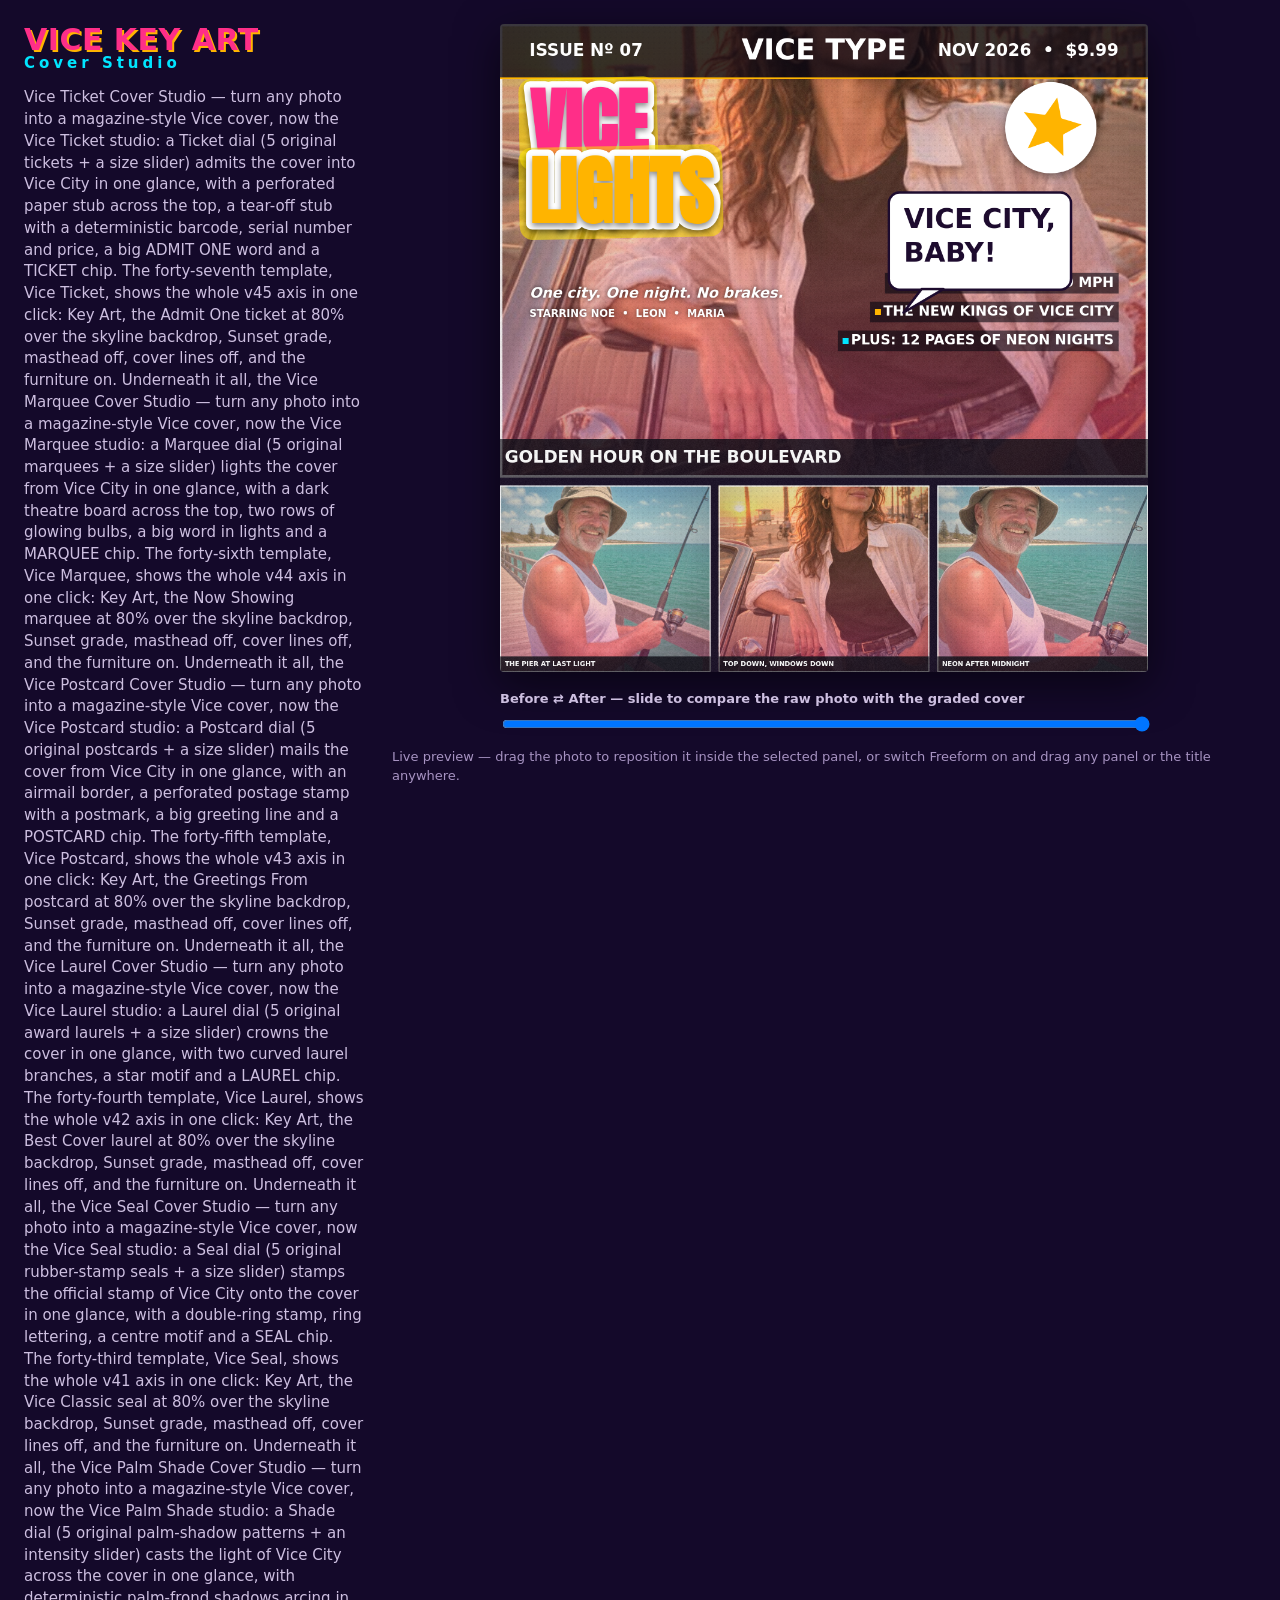
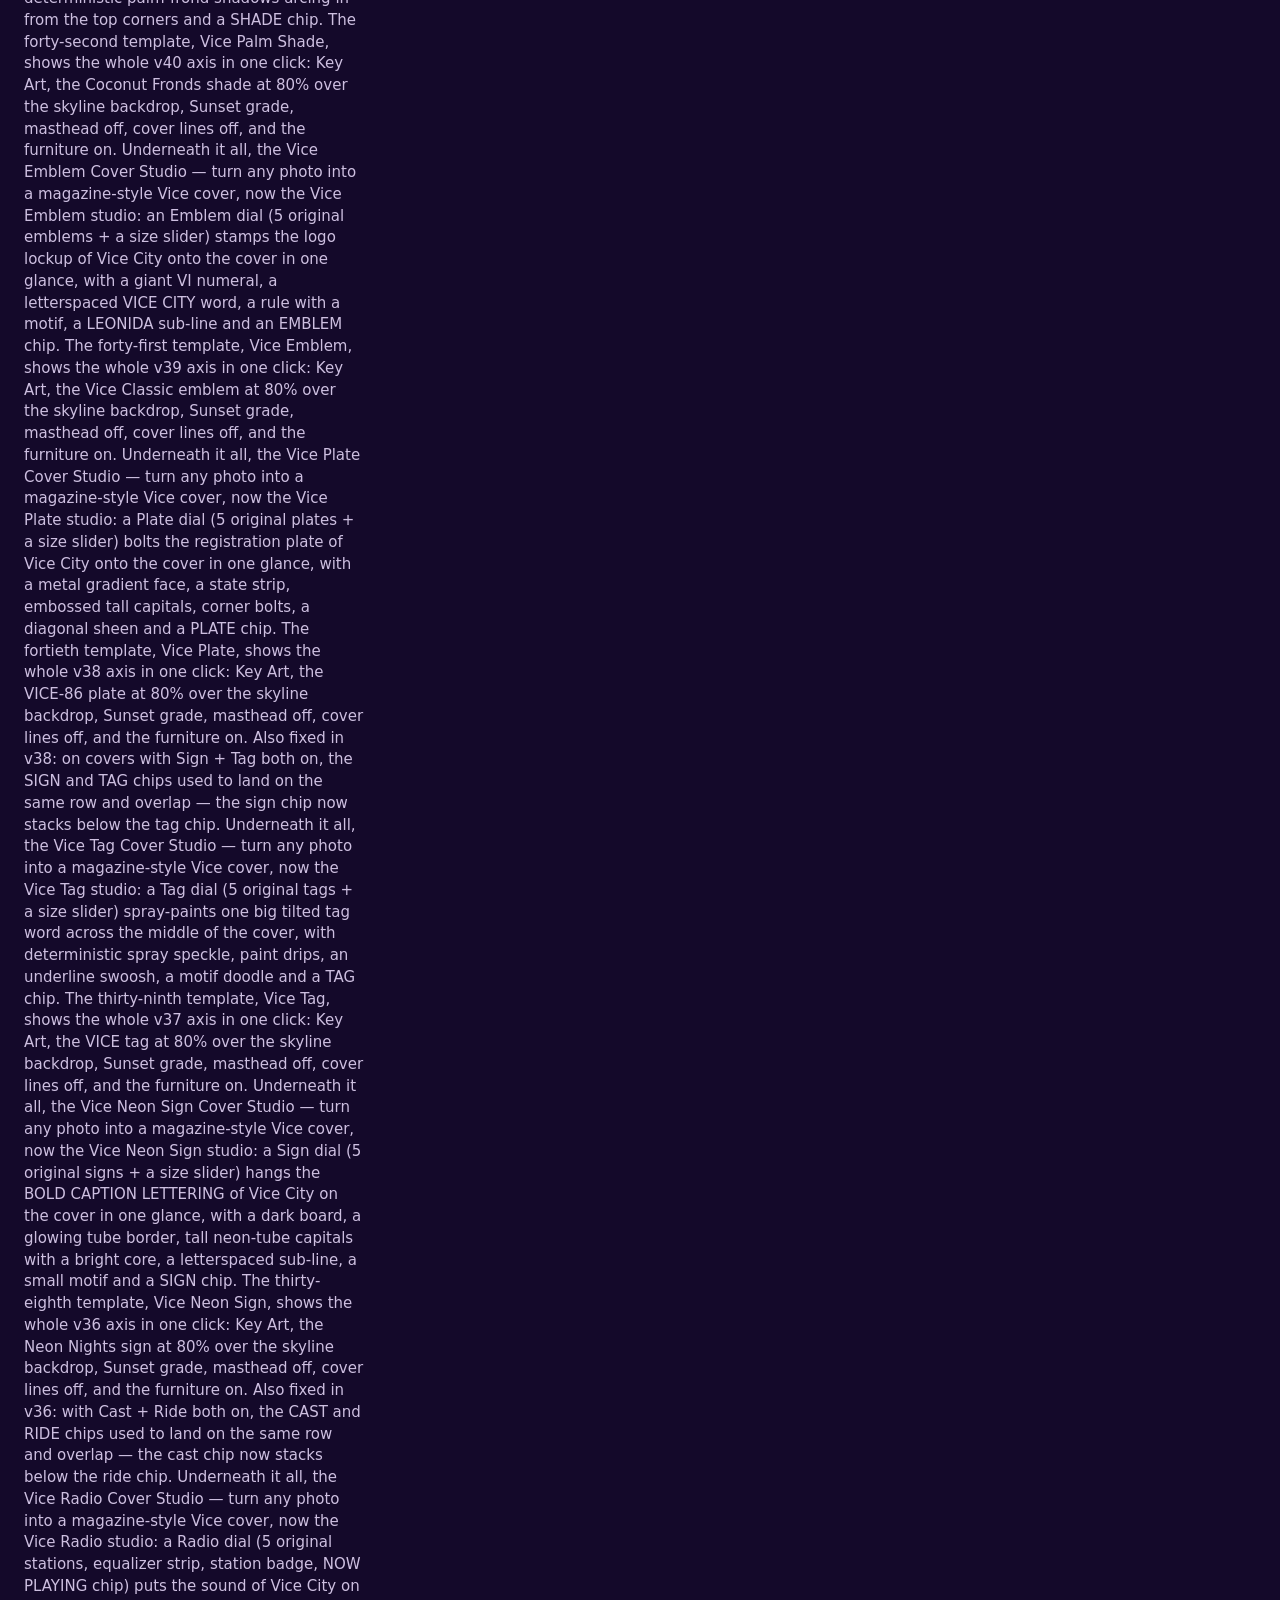
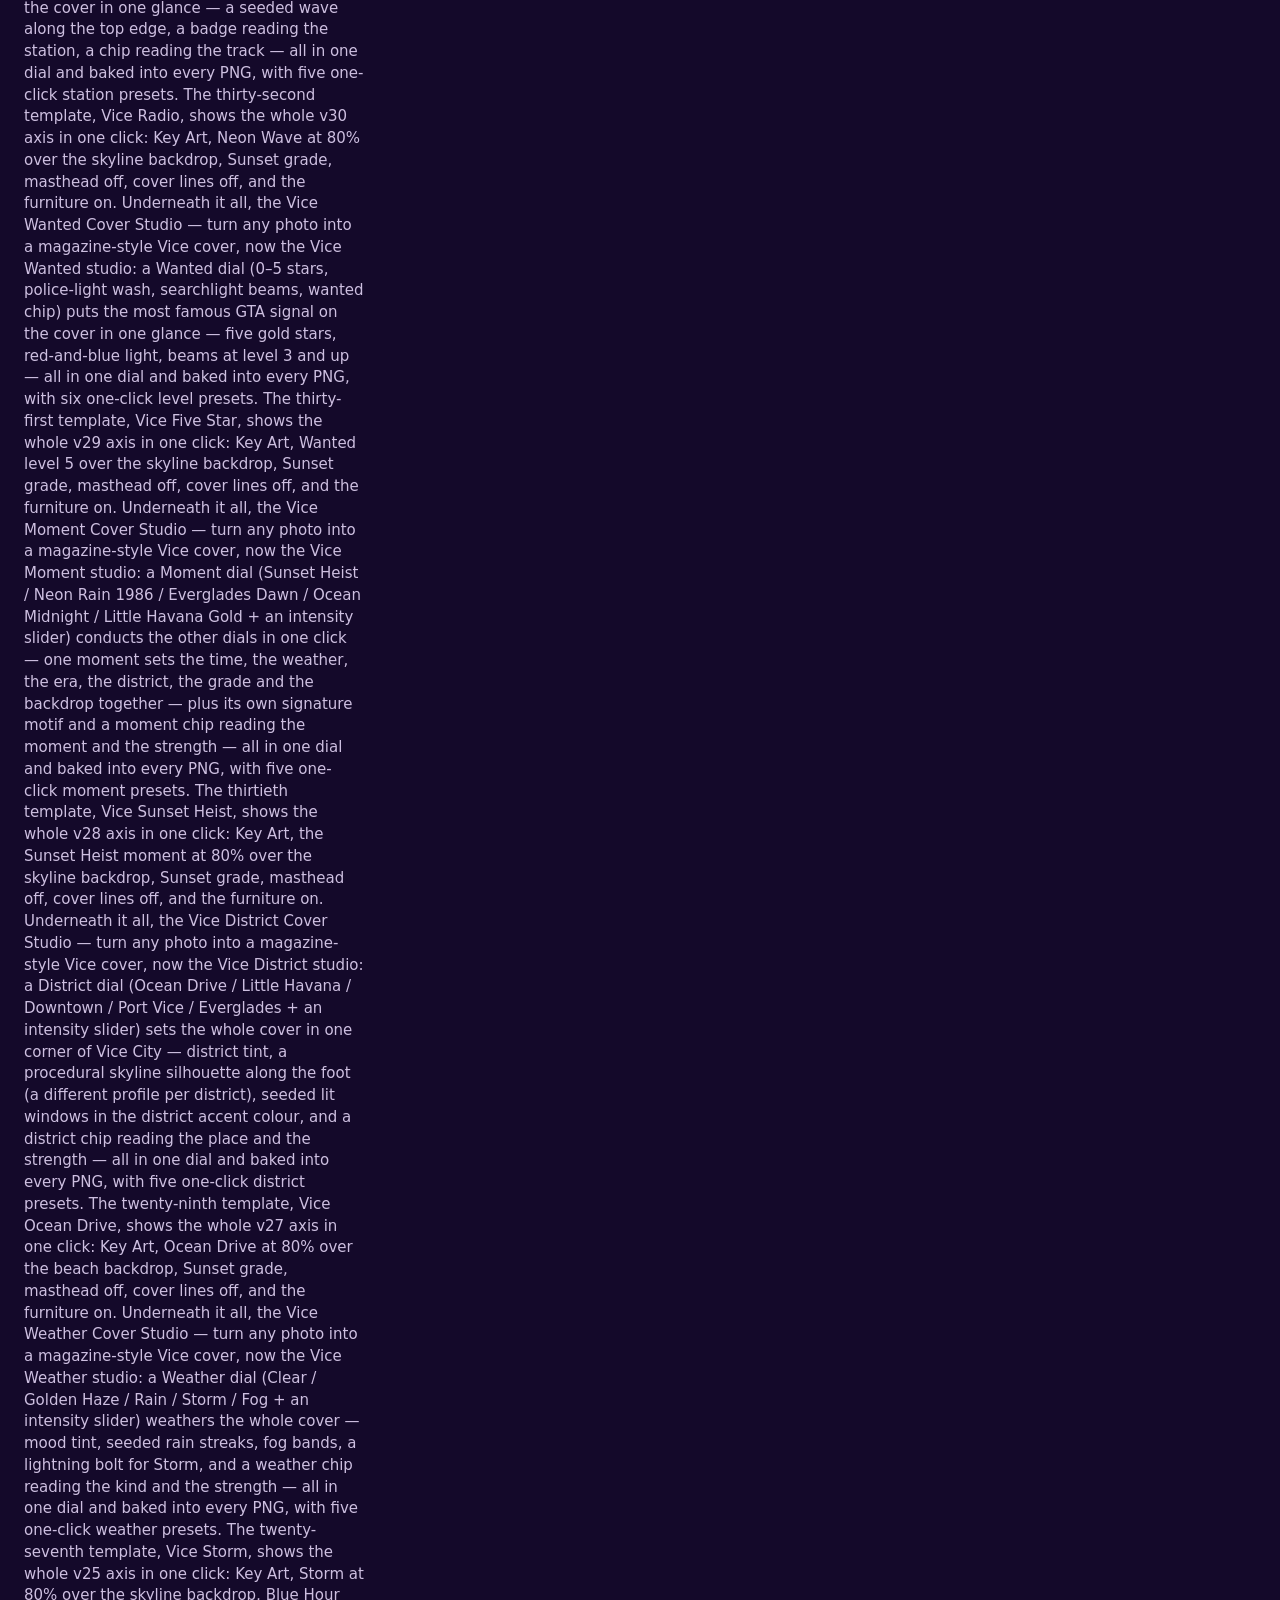
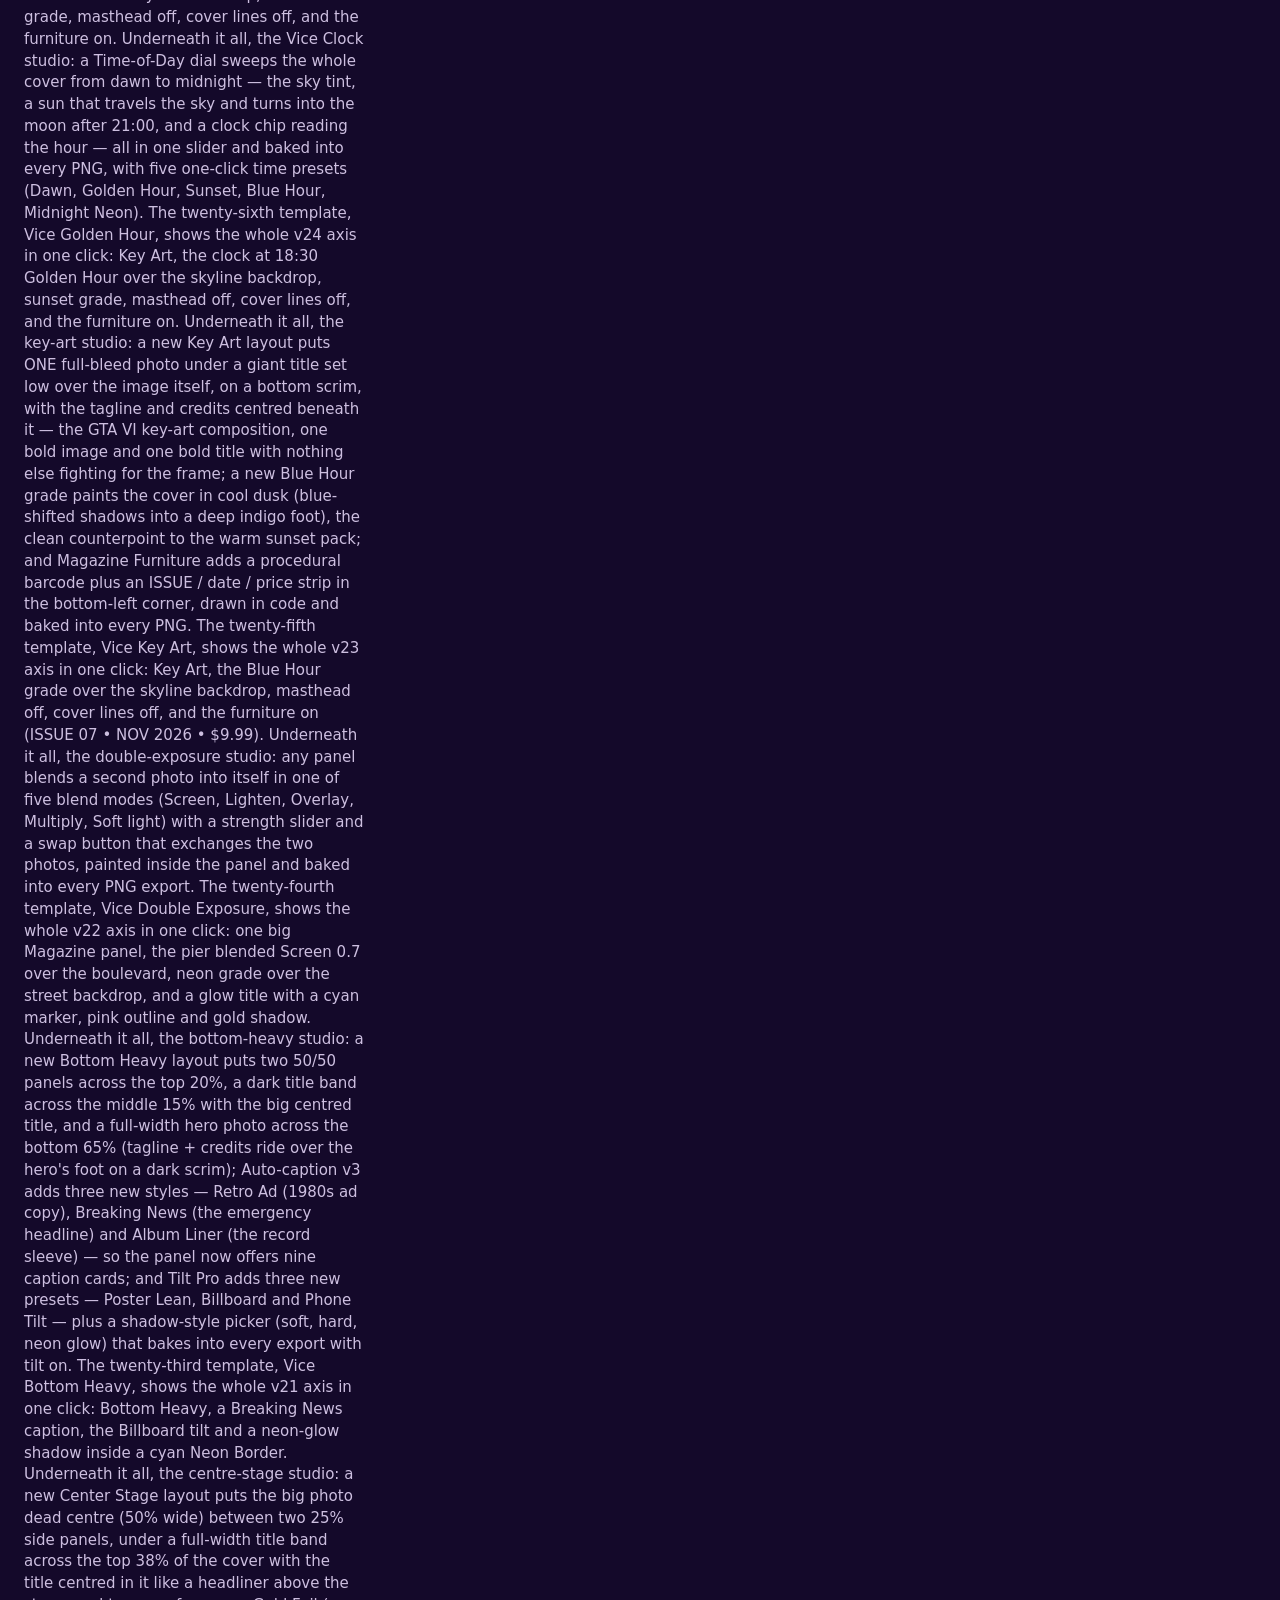
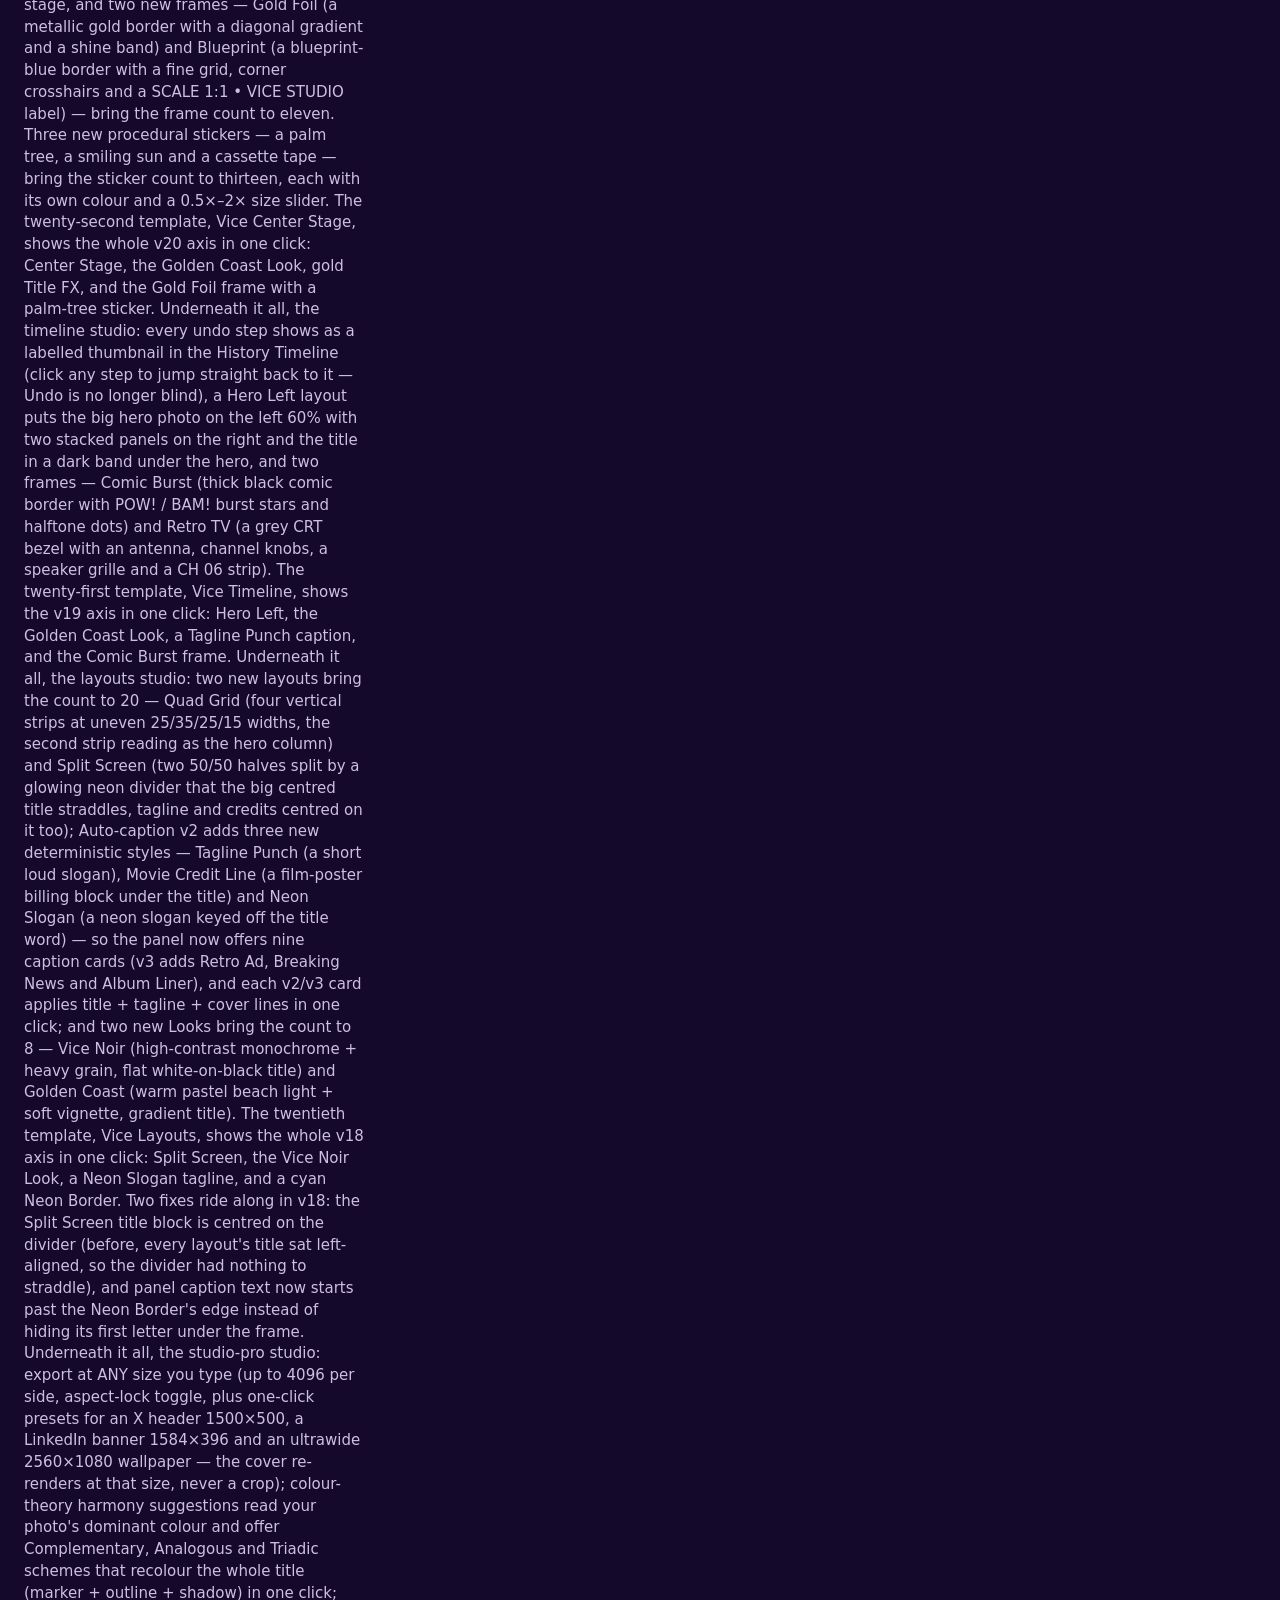
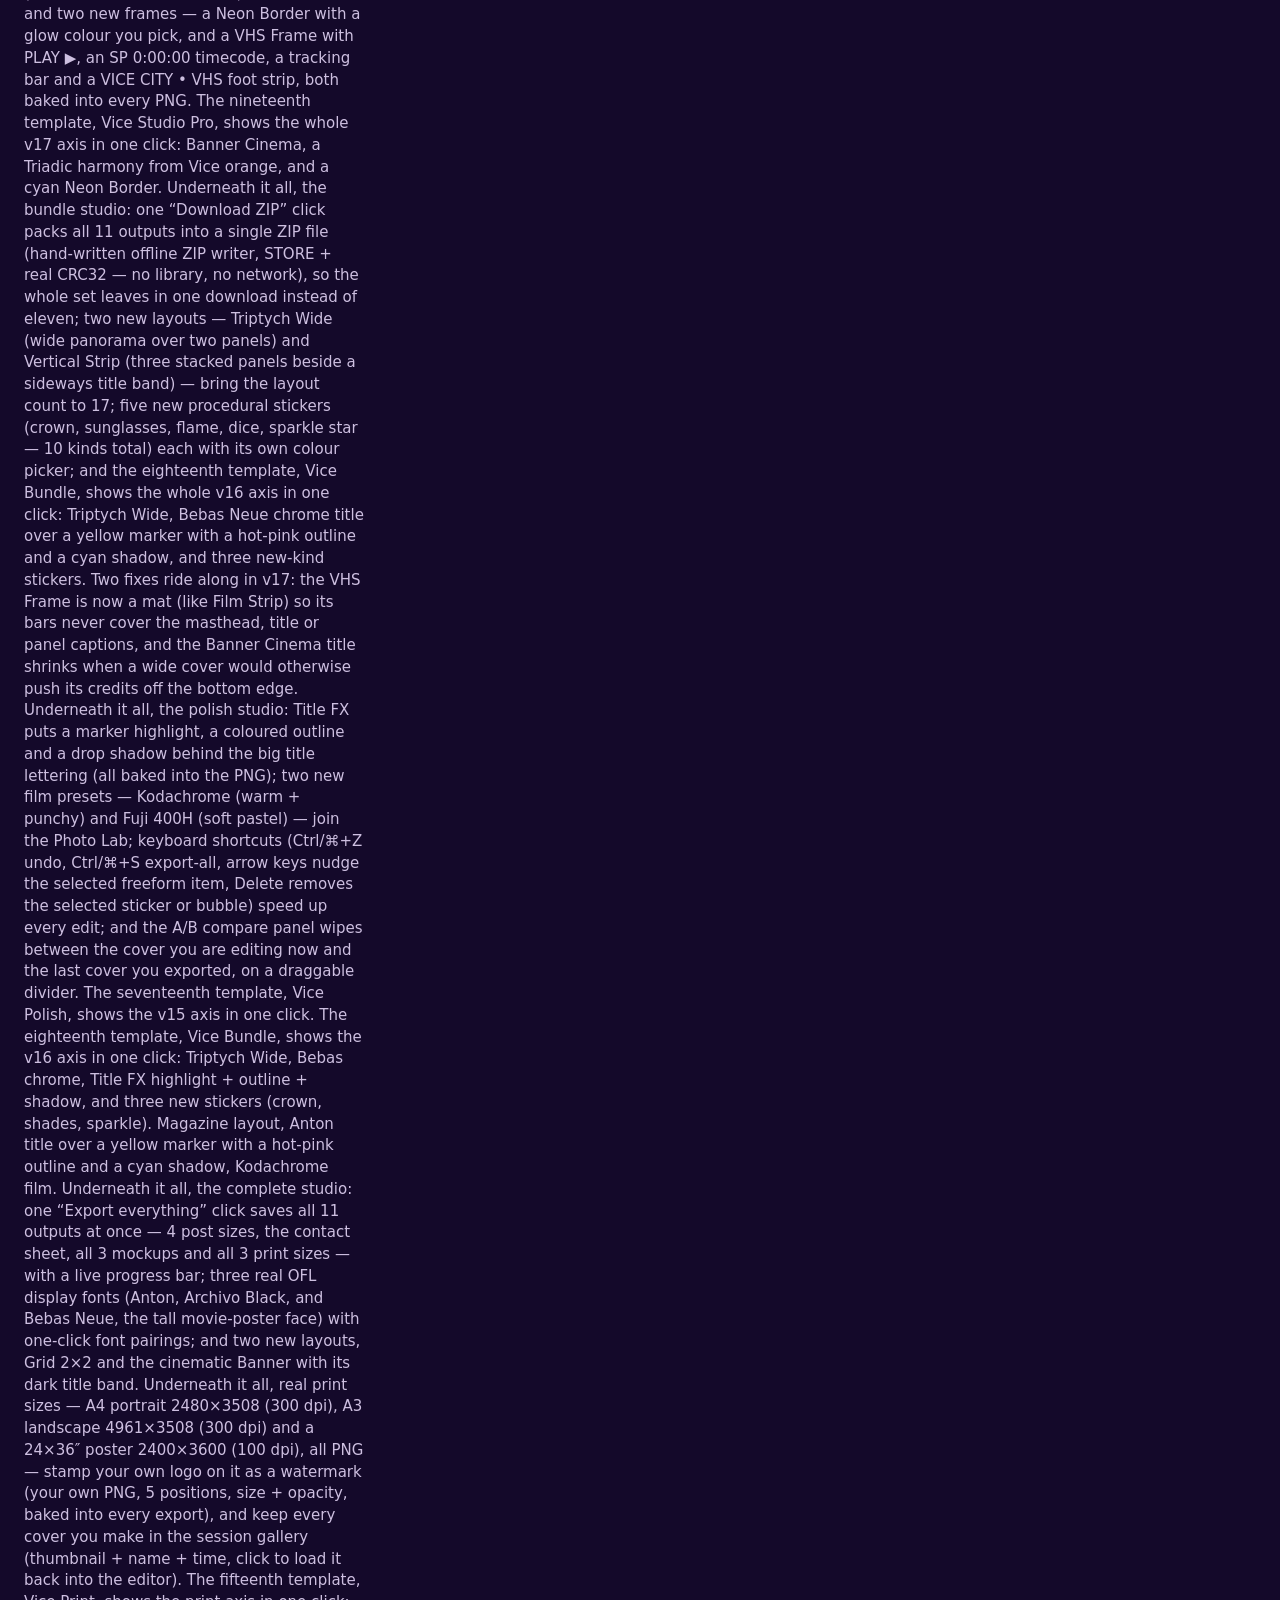
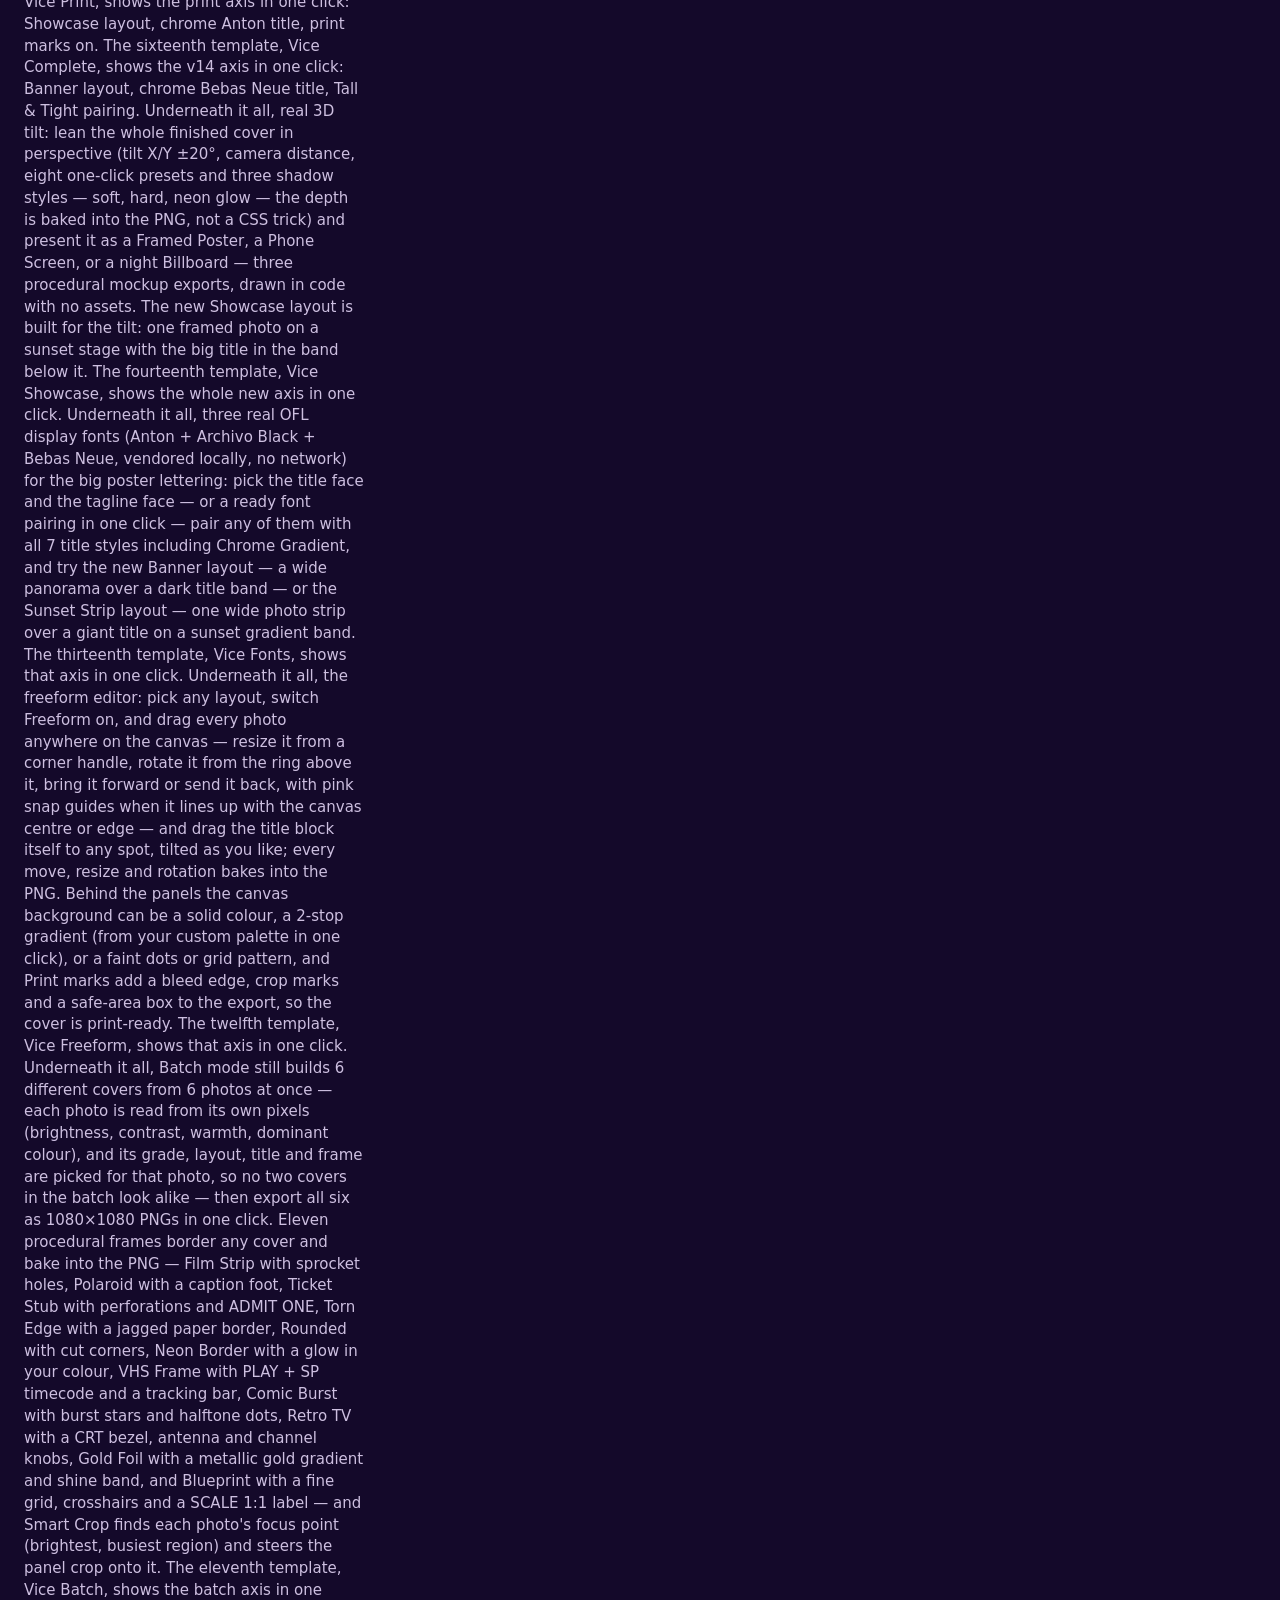
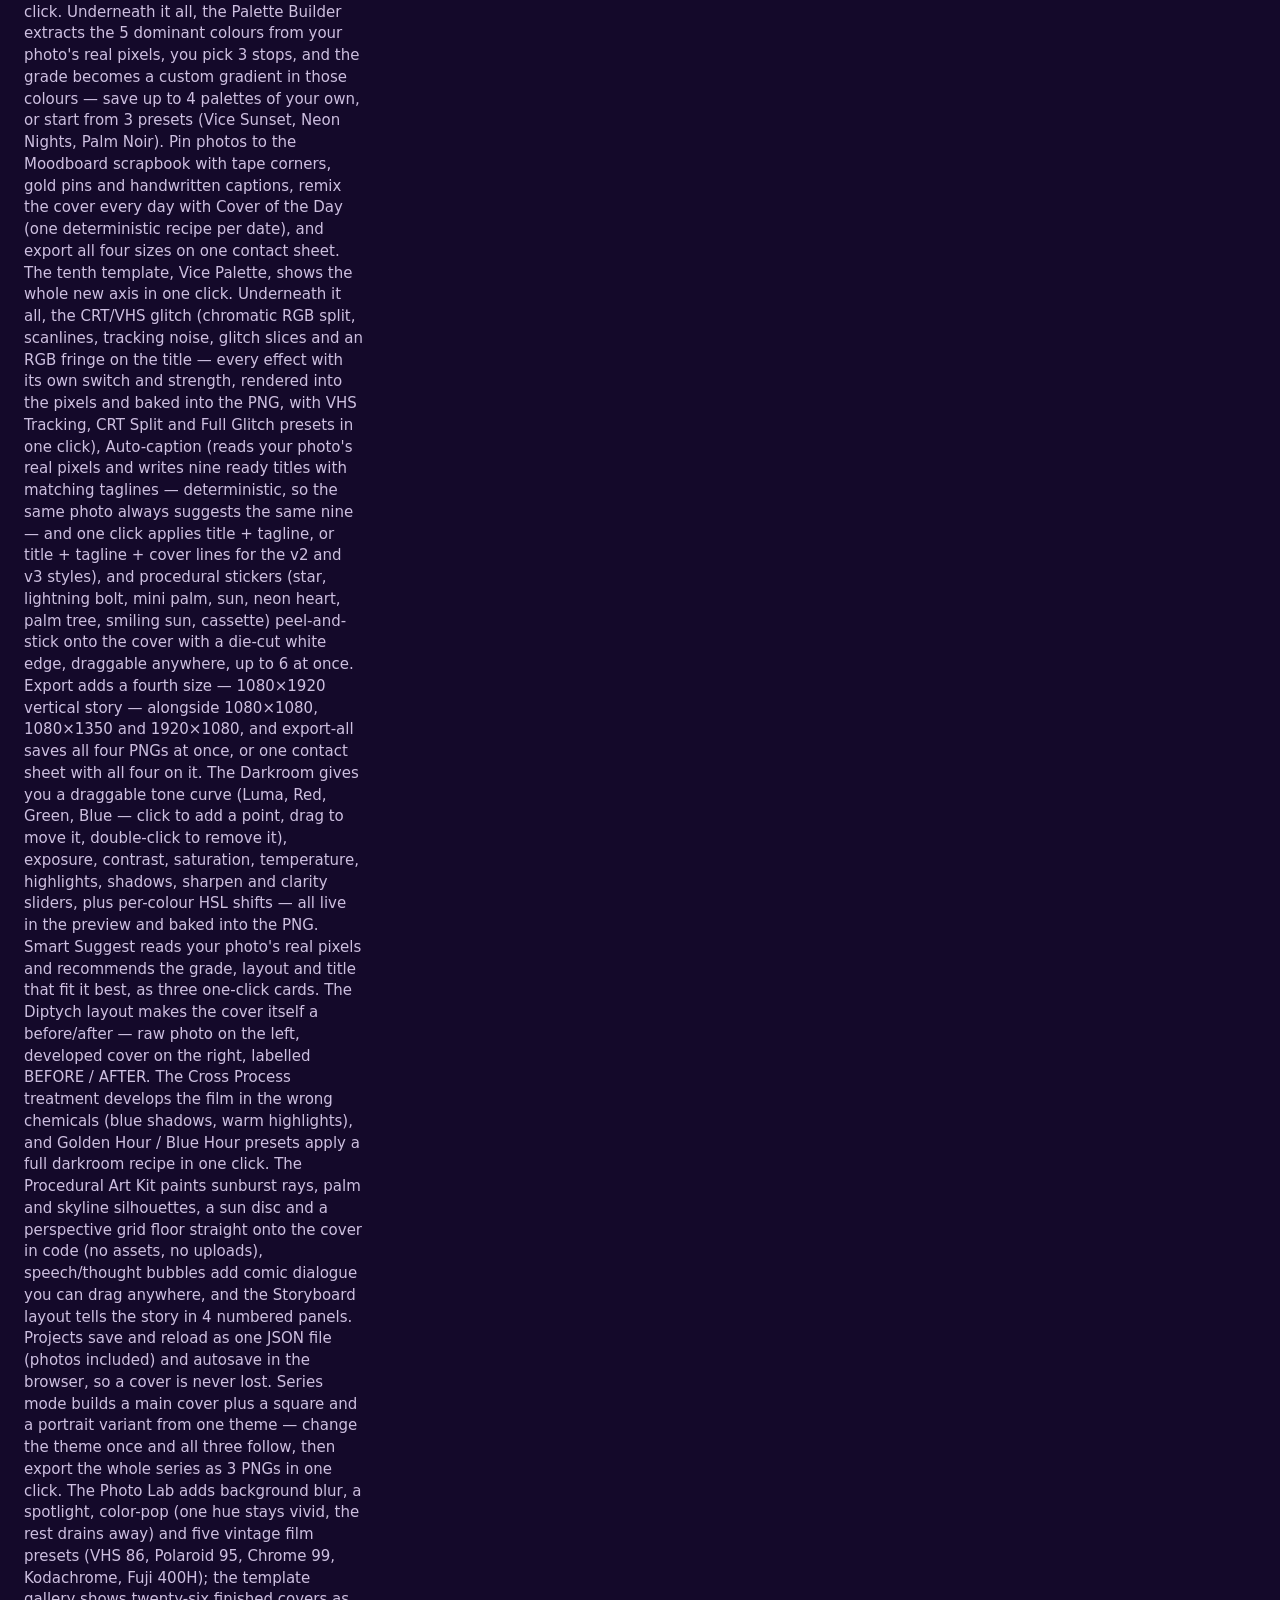
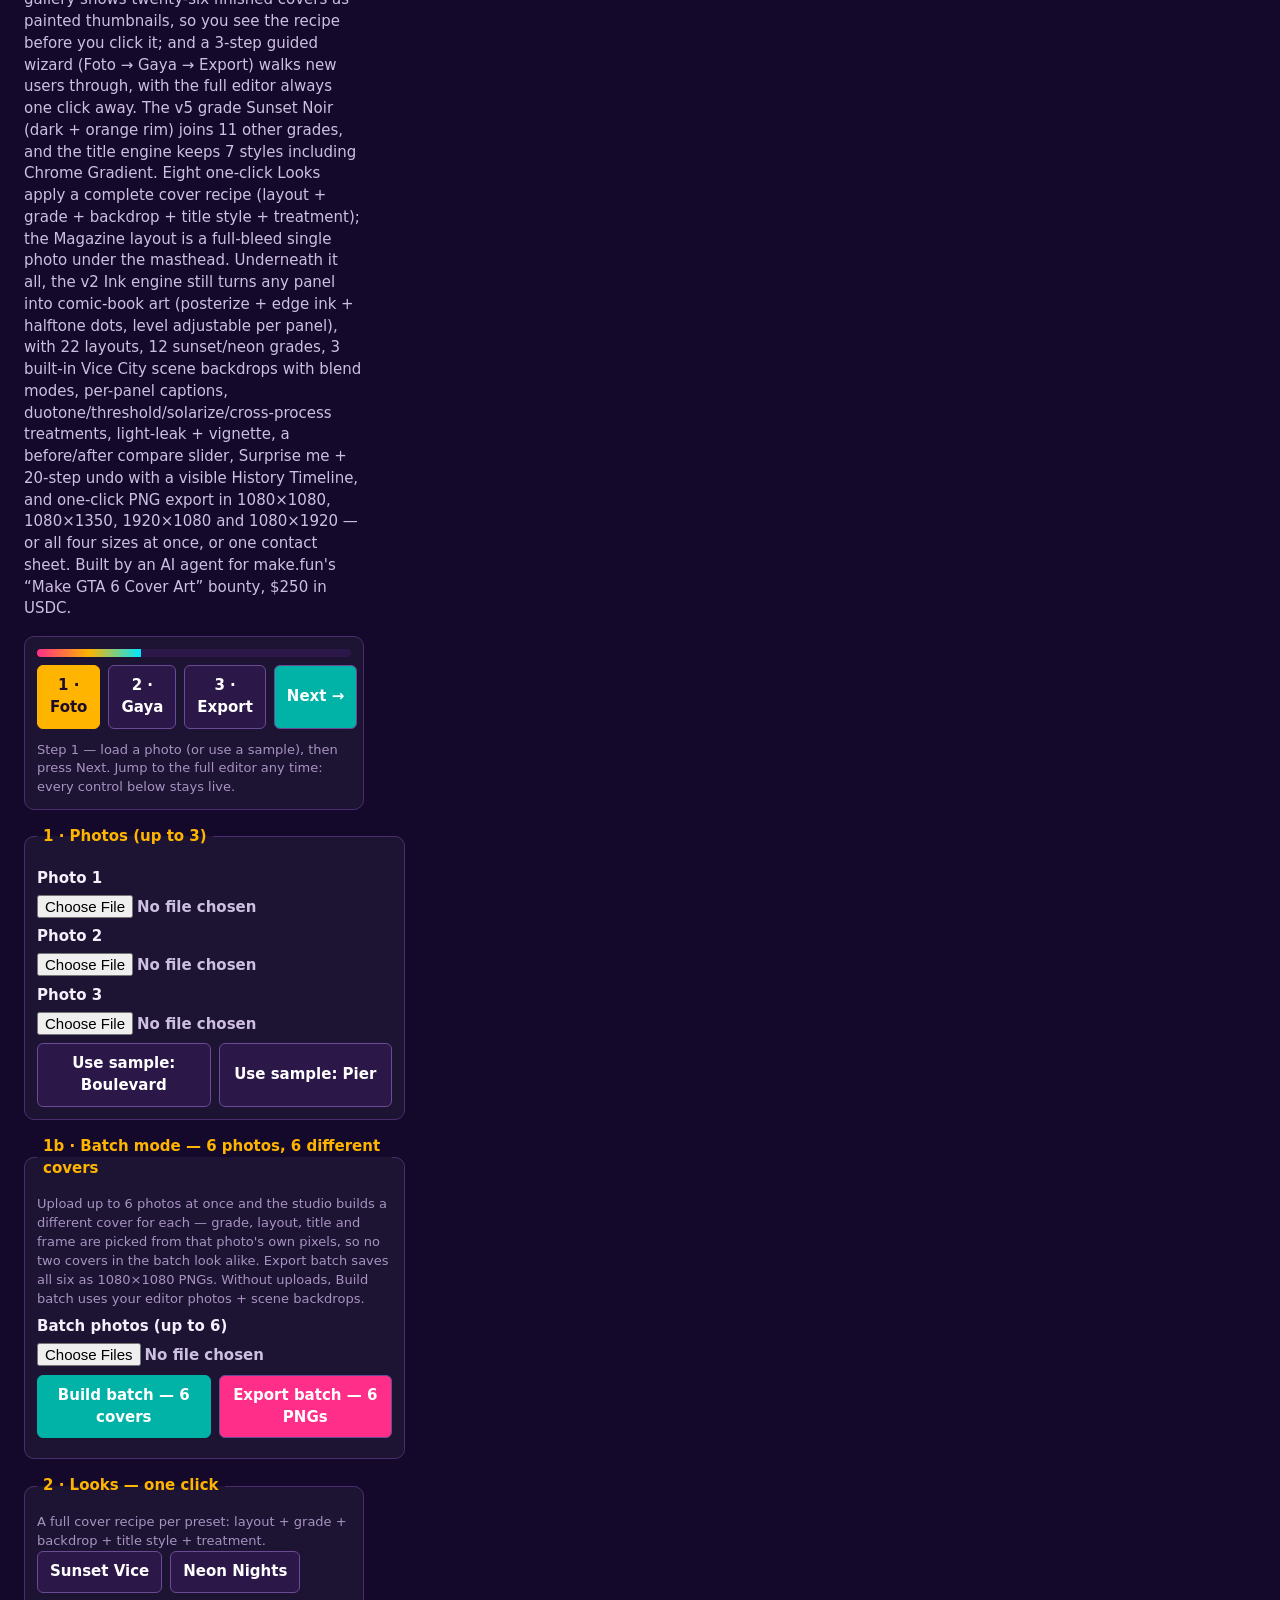
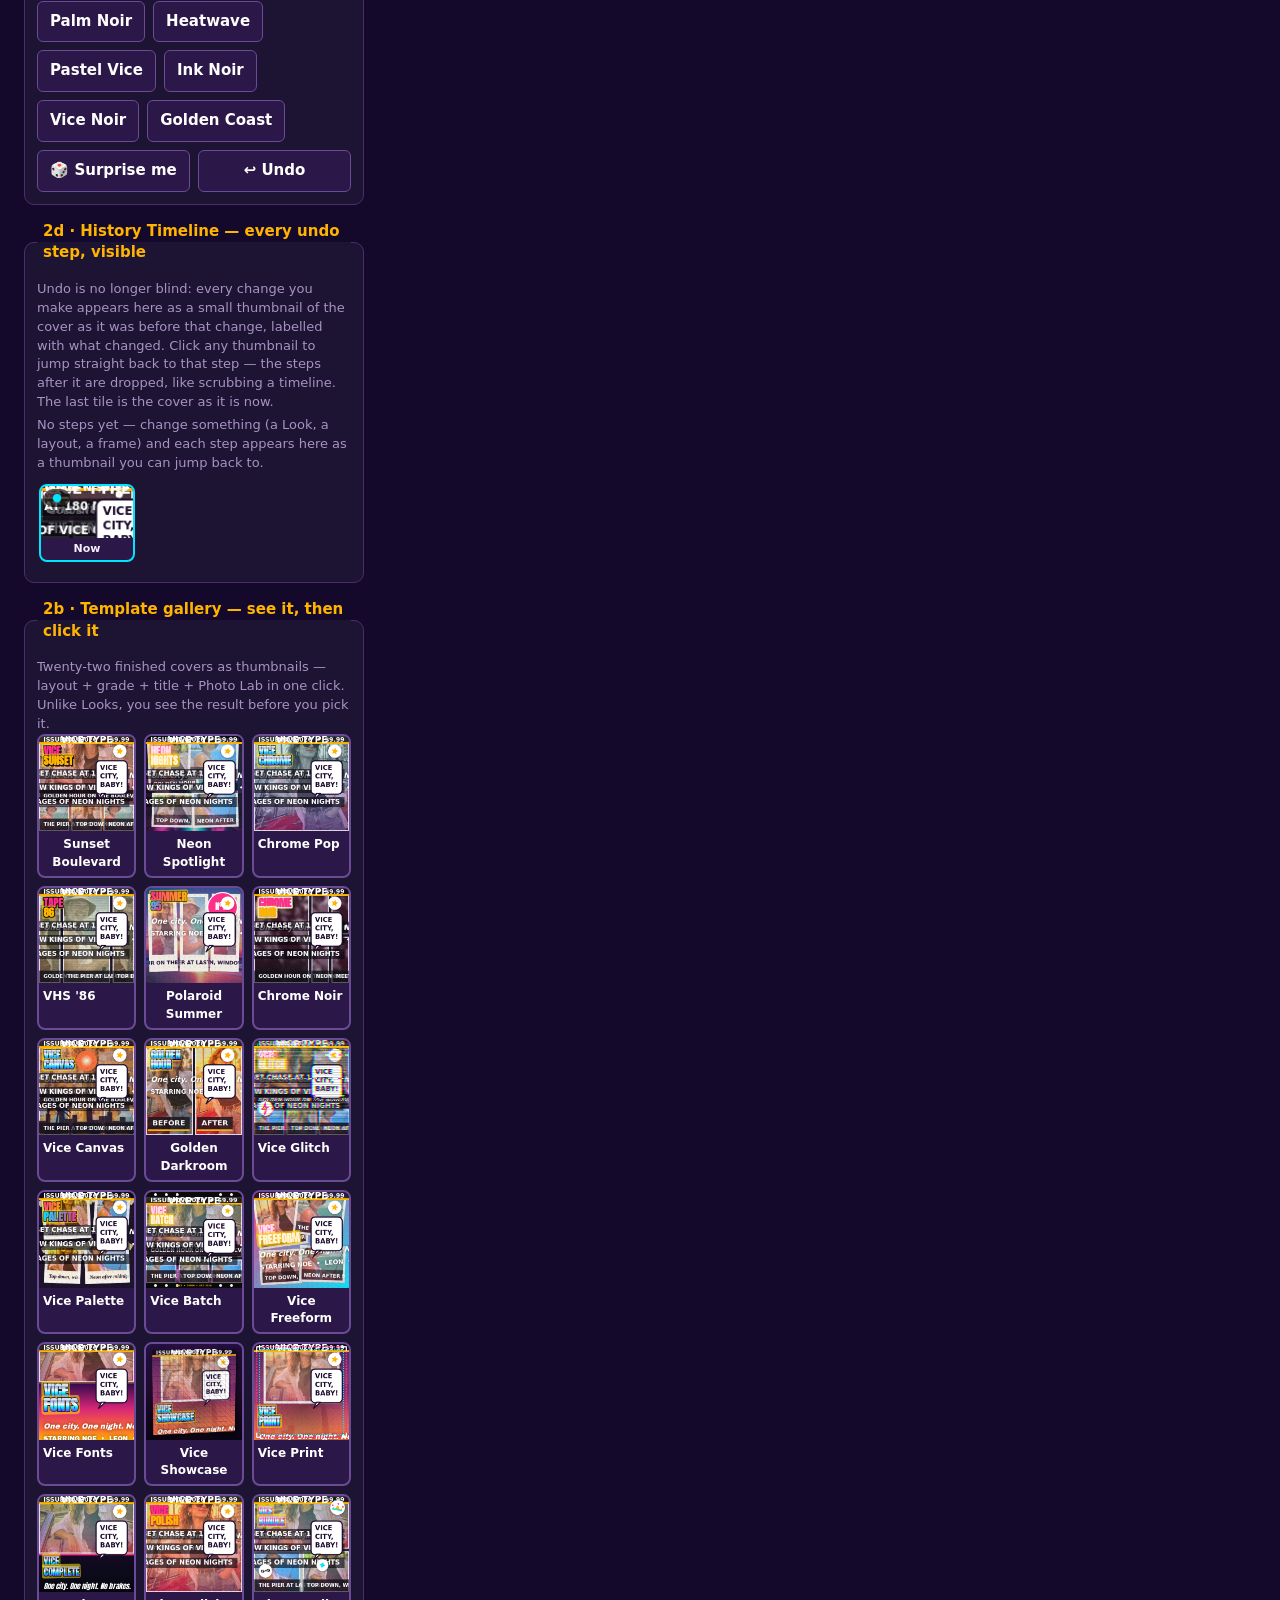
==== commit 0ec06c1c: "v45: Vice Ticket — Ticket dial (5 original tickets + size) + perforated stub + barcode + ADMIT ONE +" ====
--- a/app/index.html
+++ b/app/index.html
@@ -11,7 +11,7 @@
 <main class="app">
   <section class="controls" aria-label="Cover editor">
     <h1>VICE KEY ART <span>Cover Studio</span></h1>
-    <p class="tag">Vice Marquee Cover Studio — turn any photo into a magazine-style Vice cover, now the Vice Marquee studio: a Marquee dial (5 original marquees + a size slider) lights the cover from Vice City in one glance, with a dark theatre board across the top, two rows of glowing bulbs, a big word in lights and a MARQUEE chip. The forty-sixth template, Vice Marquee, shows the whole v44 axis in one click: Key Art, the Now Showing marquee at 80% over the skyline backdrop, Sunset grade, masthead off, cover lines off, and the furniture on. Underneath it all, the Vice Postcard Cover Studio — turn any photo into a magazine-style Vice cover, now the Vice Postcard studio: a Postcard dial (5 original postcards + a size slider) mails the cover from Vice City in one glance, with an airmail border, a perforated postage stamp with a postmark, a big greeting line and a POSTCARD chip. The forty-fifth template, Vice Postcard, shows the whole v43 axis in one click: Key Art, the Greetings From postcard at 80% over the skyline backdrop, Sunset grade, masthead off, cover lines off, and the furniture on. Underneath it all, the Vice Laurel Cover Studio — turn any photo into a magazine-style Vice cover, now the Vice Laurel studio: a Laurel dial (5 original award laurels + a size slider) crowns the cover in one glance, with two curved laurel branches, a star motif and a LAUREL chip. The forty-fourth template, Vice Laurel, shows the whole v42 axis in one click: Key Art, the Best Cover laurel at 80% over the skyline backdrop, Sunset grade, masthead off, cover lines off, and the furniture on. Underneath it all, the Vice Seal Cover Studio — turn any photo into a magazine-style Vice cover, now the Vice Seal studio: a Seal dial (5 original rubber-stamp seals + a size slider) stamps the official stamp of Vice City onto the cover in one glance, with a double-ring stamp, ring lettering, a centre motif and a SEAL chip. The forty-third template, Vice Seal, shows the whole v41 axis in one click: Key Art, the Vice Classic seal at 80% over the skyline backdrop, Sunset grade, masthead off, cover lines off, and the furniture on. Underneath it all, the Vice Palm Shade Cover Studio — turn any photo into a magazine-style Vice cover, now the Vice Palm Shade studio: a Shade dial (5 original palm-shadow patterns + an intensity slider) casts the light of Vice City across the cover in one glance, with deterministic palm-frond shadows arcing in from the top corners and a SHADE chip. The forty-second template, Vice Palm Shade, shows the whole v40 axis in one click: Key Art, the Coconut Fronds shade at 80% over the skyline backdrop, Sunset grade, masthead off, cover lines off, and the furniture on. Underneath it all, the Vice Emblem Cover Studio — turn any photo into a magazine-style Vice cover, now the Vice Emblem studio: an Emblem dial (5 original emblems + a size slider) stamps the logo lockup of Vice City onto the cover in one glance, with a giant VI numeral, a letterspaced VICE CITY word, a rule with a motif, a LEONIDA sub-line and an EMBLEM chip. The forty-first template, Vice Emblem, shows the whole v39 axis in one click: Key Art, the Vice Classic emblem at 80% over the skyline backdrop, Sunset grade, masthead off, cover lines off, and the furniture on. Underneath it all, the Vice Plate Cover Studio — turn any photo into a magazine-style Vice cover, now the Vice Plate studio: a Plate dial (5 original plates + a size slider) bolts the registration plate of Vice City onto the cover in one glance, with a metal gradient face, a state strip, embossed tall capitals, corner bolts, a diagonal sheen and a PLATE chip. The fortieth template, Vice Plate, shows the whole v38 axis in one click: Key Art, the VICE-86 plate at 80% over the skyline backdrop, Sunset grade, masthead off, cover lines off, and the furniture on. Also fixed in v38: on covers with Sign + Tag both on, the SIGN and TAG chips used to land on the same row and overlap — the sign chip now stacks below the tag chip. Underneath it all, the Vice Tag Cover Studio — turn any photo into a magazine-style Vice cover, now the Vice Tag studio: a Tag dial (5 original tags + a size slider) spray-paints one big tilted tag word across the middle of the cover, with deterministic spray speckle, paint drips, an underline swoosh, a motif doodle and a TAG chip. The thirty-ninth template, Vice Tag, shows the whole v37 axis in one click: Key Art, the VICE tag at 80% over the skyline backdrop, Sunset grade, masthead off, cover lines off, and the furniture on. Underneath it all, the Vice Neon Sign Cover Studio — turn any photo into a magazine-style Vice cover, now the Vice Neon Sign studio: a Sign dial (5 original signs + a size slider) hangs the BOLD CAPTION LETTERING of Vice City on the cover in one glance, with a dark board, a glowing tube border, tall neon-tube capitals with a bright core, a letterspaced sub-line, a small motif and a SIGN chip. The thirty-eighth template, Vice Neon Sign, shows the whole v36 axis in one click: Key Art, the Neon Nights sign at 80% over the skyline backdrop, Sunset grade, masthead off, cover lines off, and the furniture on. Also fixed in v36: with Cast + Ride both on, the CAST and RIDE chips used to land on the same row and overlap — the cast chip now stacks below the ride chip. Underneath it all, the Vice Radio Cover Studio — turn any photo into a magazine-style Vice cover, now the Vice Radio studio: a Radio dial (5 original stations, equalizer strip, station badge, NOW PLAYING chip) puts the sound of Vice City on the cover in one glance — a seeded wave along the top edge, a badge reading the station, a chip reading the track — all in one dial and baked into every PNG, with five one-click station presets. The thirty-second template, Vice Radio, shows the whole v30 axis in one click: Key Art, Neon Wave at 80% over the skyline backdrop, Sunset grade, masthead off, cover lines off, and the furniture on. Underneath it all, the Vice Wanted Cover Studio — turn any photo into a magazine-style Vice cover, now the Vice Wanted studio: a Wanted dial (0–5 stars, police-light wash, searchlight beams, wanted chip) puts the most famous GTA signal on the cover in one glance — five gold stars, red-and-blue light, beams at level 3 and up — all in one dial and baked into every PNG, with six one-click level presets. The thirty-first template, Vice Five Star, shows the whole v29 axis in one click: Key Art, Wanted level 5 over the skyline backdrop, Sunset grade, masthead off, cover lines off, and the furniture on. Underneath it all, the Vice Moment Cover Studio — turn any photo into a magazine-style Vice cover, now the Vice Moment studio: a Moment dial (Sunset Heist / Neon Rain 1986 / Everglades Dawn / Ocean Midnight / Little Havana Gold + an intensity slider) conducts the other dials in one click — one moment sets the time, the weather, the era, the district, the grade and the backdrop together — plus its own signature motif and a moment chip reading the moment and the strength — all in one dial and baked into every PNG, with five one-click moment presets. The thirtieth template, Vice Sunset Heist, shows the whole v28 axis in one click: Key Art, the Sunset Heist moment at 80% over the skyline backdrop, Sunset grade, masthead off, cover lines off, and the furniture on. Underneath it all, the Vice District Cover Studio — turn any photo into a magazine-style Vice cover, now the Vice District studio: a District dial (Ocean Drive / Little Havana / Downtown / Port Vice / Everglades + an intensity slider) sets the whole cover in one corner of Vice City — district tint, a procedural skyline silhouette along the foot (a different profile per district), seeded lit windows in the district accent colour, and a district chip reading the place and the strength — all in one dial and baked into every PNG, with five one-click district presets. The twenty-ninth template, Vice Ocean Drive, shows the whole v27 axis in one click: Key Art, Ocean Drive at 80% over the beach backdrop, Sunset grade, masthead off, cover lines off, and the furniture on. Underneath it all, the Vice Weather Cover Studio — turn any photo into a magazine-style Vice cover, now the Vice Weather studio: a Weather dial (Clear / Golden Haze / Rain / Storm / Fog + an intensity slider) weathers the whole cover — mood tint, seeded rain streaks, fog bands, a lightning bolt for Storm, and a weather chip reading the kind and the strength — all in one dial and baked into every PNG, with five one-click weather presets. The twenty-seventh template, Vice Storm, shows the whole v25 axis in one click: Key Art, Storm at 80% over the skyline backdrop, Blue Hour grade, masthead off, cover lines off, and the furniture on. Underneath it all, the Vice Clock studio: a Time-of-Day dial sweeps the whole cover from dawn to midnight — the sky tint, a sun that travels the sky and turns into the moon after 21:00, and a clock chip reading the hour — all in one slider and baked into every PNG, with five one-click time presets (Dawn, Golden Hour, Sunset, Blue Hour, Midnight Neon). The twenty-sixth template, Vice Golden Hour, shows the whole v24 axis in one click: Key Art, the clock at 18:30 Golden Hour over the skyline backdrop, sunset grade, masthead off, cover lines off, and the furniture on. Underneath it all, the key-art studio: a new Key Art layout puts ONE full-bleed photo under a giant title set low over the image itself, on a bottom scrim, with the tagline and credits centred beneath it — the GTA VI key-art composition, one bold image and one bold title with nothing else fighting for the frame; a new Blue Hour grade paints the cover in cool dusk (blue-shifted shadows into a deep indigo foot), the clean counterpoint to the warm sunset pack; and Magazine Furniture adds a procedural barcode plus an ISSUE / date / price strip in the bottom-left corner, drawn in code and baked into every PNG. The twenty-fifth template, Vice Key Art, shows the whole v23 axis in one click: Key Art, the Blue Hour grade over the skyline backdrop, masthead off, cover lines off, and the furniture on (ISSUE 07 • NOV 2026 • $9.99). Underneath it all, the double-exposure studio: any panel blends a second photo into itself in one of five blend modes (Screen, Lighten, Overlay, Multiply, Soft light) with a strength slider and a swap button that exchanges the two photos, painted inside the panel and baked into every PNG export. The twenty-fourth template, Vice Double Exposure, shows the whole v22 axis in one click: one big Magazine panel, the pier blended Screen 0.7 over the boulevard, neon grade over the street backdrop, and a glow title with a cyan marker, pink outline and gold shadow. Underneath it all, the bottom-heavy studio: a new Bottom Heavy layout puts two 50/50 panels across the top 20%, a dark title band across the middle 15% with the big centred title, and a full-width hero photo across the bottom 65% (tagline + credits ride over the hero's foot on a dark scrim); Auto-caption v3 adds three new styles — Retro Ad (1980s ad copy), Breaking News (the emergency headline) and Album Liner (the record sleeve) — so the panel now offers nine caption cards; and Tilt Pro adds three new presets — Poster Lean, Billboard and Phone Tilt — plus a shadow-style picker (soft, hard, neon glow) that bakes into every export with tilt on. The twenty-third template, Vice Bottom Heavy, shows the whole v21 axis in one click: Bottom Heavy, a Breaking News caption, the Billboard tilt and a neon-glow shadow inside a cyan Neon Border. Underneath it all, the centre-stage studio: a new Center Stage layout puts the big photo dead centre (50% wide) between two 25% side panels, under a full-width title band across the top 38% of the cover with the title centred in it like a headliner above the stage, and two new frames — Gold Foil (a metallic gold border with a diagonal gradient and a shine band) and Blueprint (a blueprint-blue border with a fine grid, corner crosshairs and a SCALE 1:1 • VICE STUDIO label) — bring the frame count to eleven. Three new procedural stickers — a palm tree, a smiling sun and a cassette tape — bring the sticker count to thirteen, each with its own colour and a 0.5×–2× size slider. The twenty-second template, Vice Center Stage, shows the whole v20 axis in one click: Center Stage, the Golden Coast Look, gold Title FX, and the Gold Foil frame with a palm-tree sticker. Underneath it all, the timeline studio: every undo step shows as a labelled thumbnail in the History Timeline (click any step to jump straight back to it — Undo is no longer blind), a Hero Left layout puts the big hero photo on the left 60% with two stacked panels on the right and the title in a dark band under the hero, and two frames — Comic Burst (thick black comic border with POW! / BAM! burst stars and halftone dots) and Retro TV (a grey CRT bezel with an antenna, channel knobs, a speaker grille and a CH 06 strip). The twenty-first template, Vice Timeline, shows the v19 axis in one click: Hero Left, the Golden Coast Look, a Tagline Punch caption, and the Comic Burst frame. Underneath it all, the layouts studio: two new layouts bring the count to 20 — Quad Grid (four vertical strips at uneven 25/35/25/15 widths, the second strip reading as the hero column) and Split Screen (two 50/50 halves split by a glowing neon divider that the big centred title straddles, tagline and credits centred on it too); Auto-caption v2 adds three new deterministic styles — Tagline Punch (a short loud slogan), Movie Credit Line (a film-poster billing block under the title) and Neon Slogan (a neon slogan keyed off the title word) — so the panel now offers nine caption cards (v3 adds Retro Ad, Breaking News and Album Liner), and each v2/v3 card applies title + tagline + cover lines in one click; and two new Looks bring the count to 8 — Vice Noir (high-contrast monochrome + heavy grain, flat white-on-black title) and Golden Coast (warm pastel beach light + soft vignette, gradient title). The twentieth template, Vice Layouts, shows the whole v18 axis in one click: Split Screen, the Vice Noir Look, a Neon Slogan tagline, and a cyan Neon Border. Two fixes ride along in v18: the Split Screen title block is centred on the divider (before, every layout's title sat left-aligned, so the divider had nothing to straddle), and panel caption text now starts past the Neon Border's edge instead of hiding its first letter under the frame. Underneath it all, the studio-pro studio: export at ANY size you type (up to 4096 per side, aspect-lock toggle, plus one-click presets for an X header 1500×500, a LinkedIn banner 1584×396 and an ultrawide 2560×1080 wallpaper — the cover re-renders at that size, never a crop); colour-theory harmony suggestions read your photo's dominant colour and offer Complementary, Analogous and Triadic schemes that recolour the whole title (marker + outline + shadow) in one click; and two new frames — a Neon Border with a glow colour you pick, and a VHS Frame with PLAY ▶, an SP 0:00:00 timecode, a tracking bar and a VICE CITY • VHS foot strip, both baked into every PNG. The nineteenth template, Vice Studio Pro, shows the whole v17 axis in one click: Banner Cinema, a Triadic harmony from Vice orange, and a cyan Neon Border. Underneath it all, the bundle studio: one “Download ZIP” click packs all 11 outputs into a single ZIP file (hand-written offline ZIP writer, STORE + real CRC32 — no library, no network), so the whole set leaves in one download instead of eleven; two new layouts — Triptych Wide (wide panorama over two panels) and Vertical Strip (three stacked panels beside a sideways title band) — bring the layout count to 17; five new procedural stickers (crown, sunglasses, flame, dice, sparkle star — 10 kinds total) each with its own colour picker; and the eighteenth template, Vice Bundle, shows the whole v16 axis in one click: Triptych Wide, Bebas Neue chrome title over a yellow marker with a hot-pink outline and a cyan shadow, and three new-kind stickers. Two fixes ride along in v17: the VHS Frame is now a mat (like Film Strip) so its bars never cover the masthead, title or panel captions, and the Banner Cinema title shrinks when a wide cover would otherwise push its credits off the bottom edge. Underneath it all, the polish studio: Title FX puts a marker highlight, a coloured outline and a drop shadow behind the big title lettering (all baked into the PNG); two new film presets — Kodachrome (warm + punchy) and Fuji 400H (soft pastel) — join the Photo Lab; keyboard shortcuts (Ctrl/⌘+Z undo, Ctrl/⌘+S export-all, arrow keys nudge the selected freeform item, Delete removes the selected sticker or bubble) speed up every edit; and the A/B compare panel wipes between the cover you are editing now and the last cover you exported, on a draggable divider. The seventeenth template, Vice Polish, shows the v15 axis in one click. The eighteenth template, Vice Bundle, shows the v16 axis in one click: Triptych Wide, Bebas chrome, Title FX highlight + outline + shadow, and three new stickers (crown, shades, sparkle). Magazine layout, Anton title over a yellow marker with a hot-pink outline and a cyan shadow, Kodachrome film. Underneath it all, the complete studio: one “Export everything” click saves all 11 outputs at once — 4 post sizes, the contact sheet, all 3 mockups and all 3 print sizes — with a live progress bar; three real OFL display fonts (Anton, Archivo Black, and Bebas Neue, the tall movie-poster face) with one-click font pairings; and two new layouts, Grid 2×2 and the cinematic Banner with its dark title band. Underneath it all, real print sizes — A4 portrait 2480×3508 (300 dpi), A3 landscape 4961×3508 (300 dpi) and a 24×36″ poster 2400×3600 (100 dpi), all PNG — stamp your own logo on it as a watermark (your own PNG, 5 positions, size + opacity, baked into every export), and keep every cover you make in the session gallery (thumbnail + name + time, click to load it back into the editor). The fifteenth template, Vice Print, shows the print axis in one click: Showcase layout, chrome Anton title, print marks on. The sixteenth template, Vice Complete, shows the v14 axis in one click: Banner layout, chrome Bebas Neue title, Tall & Tight pairing. Underneath it all, real 3D tilt: lean the whole finished cover in perspective (tilt X/Y ±20°, camera distance, eight one-click presets and three shadow styles — soft, hard, neon glow — the depth is baked into the PNG, not a CSS trick) and present it as a Framed Poster, a Phone Screen, or a night Billboard — three procedural mockup exports, drawn in code with no assets. The new Showcase layout is built for the tilt: one framed photo on a sunset stage with the big title in the band below it. The fourteenth template, Vice Showcase, shows the whole new axis in one click. Underneath it all, three real OFL display fonts (Anton + Archivo Black + Bebas Neue, vendored locally, no network) for the big poster lettering: pick the title face and the tagline face — or a ready font pairing in one click — pair any of them with all 7 title styles including Chrome Gradient, and try the new Banner layout — a wide panorama over a dark title band — or the Sunset Strip layout — one wide photo strip over a giant title on a sunset gradient band. The thirteenth template, Vice Fonts, shows that axis in one click. Underneath it all, the freeform editor: pick any layout, switch Freeform on, and drag every photo anywhere on the canvas — resize it from a corner handle, rotate it from the ring above it, bring it forward or send it back, with pink snap guides when it lines up with the canvas centre or edge — and drag the title block itself to any spot, tilted as you like; every move, resize and rotation bakes into the PNG. Behind the panels the canvas background can be a solid colour, a 2-stop gradient (from your custom palette in one click), or a faint dots or grid pattern, and Print marks add a bleed edge, crop marks and a safe-area box to the export, so the cover is print-ready. The twelfth template, Vice Freeform, shows that axis in one click. Underneath it all, Batch mode still builds 6 different covers from 6 photos at once — each photo is read from its own pixels (brightness, contrast, warmth, dominant colour), and its grade, layout, title and frame are picked for that photo, so no two covers in the batch look alike — then export all six as 1080×1080 PNGs in one click. Eleven procedural frames border any cover and bake into the PNG — Film Strip with sprocket holes, Polaroid with a caption foot, Ticket Stub with perforations and ADMIT ONE, Torn Edge with a jagged paper border, Rounded with cut corners, Neon Border with a glow in your colour, VHS Frame with PLAY + SP timecode and a tracking bar, Comic Burst with burst stars and halftone dots, Retro TV with a CRT bezel, antenna and channel knobs, Gold Foil with a metallic gold gradient and shine band, and Blueprint with a fine grid, crosshairs and a SCALE 1:1 label — and Smart Crop finds each photo's focus point (brightest, busiest region) and steers the panel crop onto it. The eleventh template, Vice Batch, shows the batch axis in one click. Underneath it all, the Palette Builder extracts the 5 dominant colours from your photo's real pixels, you pick 3 stops, and the grade becomes a custom gradient in those colours — save up to 4 palettes of your own, or start from 3 presets (Vice Sunset, Neon Nights, Palm Noir). Pin photos to the Moodboard scrapbook with tape corners, gold pins and handwritten captions, remix the cover every day with Cover of the Day (one deterministic recipe per date), and export all four sizes on one contact sheet. The tenth template, Vice Palette, shows the whole new axis in one click. Underneath it all, the CRT/VHS glitch (chromatic RGB split, scanlines, tracking noise, glitch slices and an RGB fringe on the title — every effect with its own switch and strength, rendered into the pixels and baked into the PNG, with VHS Tracking, CRT Split and Full Glitch presets in one click), Auto-caption (reads your photo's real pixels and writes nine ready titles with matching taglines — deterministic, so the same photo always suggests the same nine — and one click applies title + tagline, or title + tagline + cover lines for the v2 and v3 styles), and procedural stickers (star, lightning bolt, mini palm, sun, neon heart, palm tree, smiling sun, cassette) peel-and-stick onto the cover with a die-cut white edge, draggable anywhere, up to 6 at once. Export adds a fourth size — 1080×1920 vertical story — alongside 1080×1080, 1080×1350 and 1920×1080, and export-all saves all four PNGs at once, or one contact sheet with all four on it. The Darkroom gives you a draggable tone curve (Luma, Red, Green, Blue — click to add a point, drag to move it, double-click to remove it), exposure, contrast, saturation, temperature, highlights, shadows, sharpen and clarity sliders, plus per-colour HSL shifts — all live in the preview and baked into the PNG. Smart Suggest reads your photo's real pixels and recommends the grade, layout and title that fit it best, as three one-click cards. The Diptych layout makes the cover itself a before/after — raw photo on the left, developed cover on the right, labelled BEFORE / AFTER. The Cross Process treatment develops the film in the wrong chemicals (blue shadows, warm highlights), and Golden Hour / Blue Hour presets apply a full darkroom recipe in one click. The Procedural Art Kit paints sunburst rays, palm and skyline silhouettes, a sun disc and a perspective grid floor straight onto the cover in code (no assets, no uploads), speech/thought bubbles add comic dialogue you can drag anywhere, and the Storyboard layout tells the story in 4 numbered panels. Projects save and reload as one JSON file (photos included) and autosave in the browser, so a cover is never lost. Series mode builds a main cover plus a square and a portrait variant from one theme — change the theme once and all three follow, then export the whole series as 3 PNGs in one click. The Photo Lab adds background blur, a spotlight, color-pop (one hue stays vivid, the rest drains away) and five vintage film presets (VHS 86, Polaroid 95, Chrome 99, Kodachrome, Fuji 400H); the template gallery shows twenty-six finished covers as painted thumbnails, so you see the recipe before you click it; and a 3-step guided wizard (Foto → Gaya → Export) walks new users through, with the full editor always one click away. The v5 grade Sunset Noir (dark + orange rim) joins 11 other grades, and the title engine keeps 7 styles including Chrome Gradient. Eight one-click Looks apply a complete cover recipe (layout + grade + backdrop + title style + treatment); the Magazine layout is a full-bleed single photo under the masthead. Underneath it all, the v2 Ink engine still turns any panel into comic-book art (posterize + edge ink + halftone dots, level adjustable per panel), with 22 layouts, 12 sunset/neon grades, 3 built-in Vice City scene backdrops with blend modes, per-panel captions, duotone/threshold/solarize/cross-process treatments, light-leak + vignette, a before/after compare slider, Surprise me + 20-step undo with a visible History Timeline, and one-click PNG export in 1080×1080, 1080×1350, 1920×1080 and 1080×1920 — or all four sizes at once, or one contact sheet. Built by an AI agent for make.fun's “Make GTA 6 Cover Art” bounty, $250 in USDC.</p>
+    <p class="tag">Vice Ticket Cover Studio — turn any photo into a magazine-style Vice cover, now the Vice Ticket studio: a Ticket dial (5 original tickets + a size slider) admits the cover into Vice City in one glance, with a perforated paper stub across the top, a tear-off stub with a deterministic barcode, serial number and price, a big ADMIT ONE word and a TICKET chip. The forty-seventh template, Vice Ticket, shows the whole v45 axis in one click: Key Art, the Admit One ticket at 80% over the skyline backdrop, Sunset grade, masthead off, cover lines off, and the furniture on. Underneath it all, the Vice Marquee Cover Studio — turn any photo into a magazine-style Vice cover, now the Vice Marquee studio: a Marquee dial (5 original marquees + a size slider) lights the cover from Vice City in one glance, with a dark theatre board across the top, two rows of glowing bulbs, a big word in lights and a MARQUEE chip. The forty-sixth template, Vice Marquee, shows the whole v44 axis in one click: Key Art, the Now Showing marquee at 80% over the skyline backdrop, Sunset grade, masthead off, cover lines off, and the furniture on. Underneath it all, the Vice Postcard Cover Studio — turn any photo into a magazine-style Vice cover, now the Vice Postcard studio: a Postcard dial (5 original postcards + a size slider) mails the cover from Vice City in one glance, with an airmail border, a perforated postage stamp with a postmark, a big greeting line and a POSTCARD chip. The forty-fifth template, Vice Postcard, shows the whole v43 axis in one click: Key Art, the Greetings From postcard at 80% over the skyline backdrop, Sunset grade, masthead off, cover lines off, and the furniture on. Underneath it all, the Vice Laurel Cover Studio — turn any photo into a magazine-style Vice cover, now the Vice Laurel studio: a Laurel dial (5 original award laurels + a size slider) crowns the cover in one glance, with two curved laurel branches, a star motif and a LAUREL chip. The forty-fourth template, Vice Laurel, shows the whole v42 axis in one click: Key Art, the Best Cover laurel at 80% over the skyline backdrop, Sunset grade, masthead off, cover lines off, and the furniture on. Underneath it all, the Vice Seal Cover Studio — turn any photo into a magazine-style Vice cover, now the Vice Seal studio: a Seal dial (5 original rubber-stamp seals + a size slider) stamps the official stamp of Vice City onto the cover in one glance, with a double-ring stamp, ring lettering, a centre motif and a SEAL chip. The forty-third template, Vice Seal, shows the whole v41 axis in one click: Key Art, the Vice Classic seal at 80% over the skyline backdrop, Sunset grade, masthead off, cover lines off, and the furniture on. Underneath it all, the Vice Palm Shade Cover Studio — turn any photo into a magazine-style Vice cover, now the Vice Palm Shade studio: a Shade dial (5 original palm-shadow patterns + an intensity slider) casts the light of Vice City across the cover in one glance, with deterministic palm-frond shadows arcing in from the top corners and a SHADE chip. The forty-second template, Vice Palm Shade, shows the whole v40 axis in one click: Key Art, the Coconut Fronds shade at 80% over the skyline backdrop, Sunset grade, masthead off, cover lines off, and the furniture on. Underneath it all, the Vice Emblem Cover Studio — turn any photo into a magazine-style Vice cover, now the Vice Emblem studio: an Emblem dial (5 original emblems + a size slider) stamps the logo lockup of Vice City onto the cover in one glance, with a giant VI numeral, a letterspaced VICE CITY word, a rule with a motif, a LEONIDA sub-line and an EMBLEM chip. The forty-first template, Vice Emblem, shows the whole v39 axis in one click: Key Art, the Vice Classic emblem at 80% over the skyline backdrop, Sunset grade, masthead off, cover lines off, and the furniture on. Underneath it all, the Vice Plate Cover Studio — turn any photo into a magazine-style Vice cover, now the Vice Plate studio: a Plate dial (5 original plates + a size slider) bolts the registration plate of Vice City onto the cover in one glance, with a metal gradient face, a state strip, embossed tall capitals, corner bolts, a diagonal sheen and a PLATE chip. The fortieth template, Vice Plate, shows the whole v38 axis in one click: Key Art, the VICE-86 plate at 80% over the skyline backdrop, Sunset grade, masthead off, cover lines off, and the furniture on. Also fixed in v38: on covers with Sign + Tag both on, the SIGN and TAG chips used to land on the same row and overlap — the sign chip now stacks below the tag chip. Underneath it all, the Vice Tag Cover Studio — turn any photo into a magazine-style Vice cover, now the Vice Tag studio: a Tag dial (5 original tags + a size slider) spray-paints one big tilted tag word across the middle of the cover, with deterministic spray speckle, paint drips, an underline swoosh, a motif doodle and a TAG chip. The thirty-ninth template, Vice Tag, shows the whole v37 axis in one click: Key Art, the VICE tag at 80% over the skyline backdrop, Sunset grade, masthead off, cover lines off, and the furniture on. Underneath it all, the Vice Neon Sign Cover Studio — turn any photo into a magazine-style Vice cover, now the Vice Neon Sign studio: a Sign dial (5 original signs + a size slider) hangs the BOLD CAPTION LETTERING of Vice City on the cover in one glance, with a dark board, a glowing tube border, tall neon-tube capitals with a bright core, a letterspaced sub-line, a small motif and a SIGN chip. The thirty-eighth template, Vice Neon Sign, shows the whole v36 axis in one click: Key Art, the Neon Nights sign at 80% over the skyline backdrop, Sunset grade, masthead off, cover lines off, and the furniture on. Also fixed in v36: with Cast + Ride both on, the CAST and RIDE chips used to land on the same row and overlap — the cast chip now stacks below the ride chip. Underneath it all, the Vice Radio Cover Studio — turn any photo into a magazine-style Vice cover, now the Vice Radio studio: a Radio dial (5 original stations, equalizer strip, station badge, NOW PLAYING chip) puts the sound of Vice City on the cover in one glance — a seeded wave along the top edge, a badge reading the station, a chip reading the track — all in one dial and baked into every PNG, with five one-click station presets. The thirty-second template, Vice Radio, shows the whole v30 axis in one click: Key Art, Neon Wave at 80% over the skyline backdrop, Sunset grade, masthead off, cover lines off, and the furniture on. Underneath it all, the Vice Wanted Cover Studio — turn any photo into a magazine-style Vice cover, now the Vice Wanted studio: a Wanted dial (0–5 stars, police-light wash, searchlight beams, wanted chip) puts the most famous GTA signal on the cover in one glance — five gold stars, red-and-blue light, beams at level 3 and up — all in one dial and baked into every PNG, with six one-click level presets. The thirty-first template, Vice Five Star, shows the whole v29 axis in one click: Key Art, Wanted level 5 over the skyline backdrop, Sunset grade, masthead off, cover lines off, and the furniture on. Underneath it all, the Vice Moment Cover Studio — turn any photo into a magazine-style Vice cover, now the Vice Moment studio: a Moment dial (Sunset Heist / Neon Rain 1986 / Everglades Dawn / Ocean Midnight / Little Havana Gold + an intensity slider) conducts the other dials in one click — one moment sets the time, the weather, the era, the district, the grade and the backdrop together — plus its own signature motif and a moment chip reading the moment and the strength — all in one dial and baked into every PNG, with five one-click moment presets. The thirtieth template, Vice Sunset Heist, shows the whole v28 axis in one click: Key Art, the Sunset Heist moment at 80% over the skyline backdrop, Sunset grade, masthead off, cover lines off, and the furniture on. Underneath it all, the Vice District Cover Studio — turn any photo into a magazine-style Vice cover, now the Vice District studio: a District dial (Ocean Drive / Little Havana / Downtown / Port Vice / Everglades + an intensity slider) sets the whole cover in one corner of Vice City — district tint, a procedural skyline silhouette along the foot (a different profile per district), seeded lit windows in the district accent colour, and a district chip reading the place and the strength — all in one dial and baked into every PNG, with five one-click district presets. The twenty-ninth template, Vice Ocean Drive, shows the whole v27 axis in one click: Key Art, Ocean Drive at 80% over the beach backdrop, Sunset grade, masthead off, cover lines off, and the furniture on. Underneath it all, the Vice Weather Cover Studio — turn any photo into a magazine-style Vice cover, now the Vice Weather studio: a Weather dial (Clear / Golden Haze / Rain / Storm / Fog + an intensity slider) weathers the whole cover — mood tint, seeded rain streaks, fog bands, a lightning bolt for Storm, and a weather chip reading the kind and the strength — all in one dial and baked into every PNG, with five one-click weather presets. The twenty-seventh template, Vice Storm, shows the whole v25 axis in one click: Key Art, Storm at 80% over the skyline backdrop, Blue Hour grade, masthead off, cover lines off, and the furniture on. Underneath it all, the Vice Clock studio: a Time-of-Day dial sweeps the whole cover from dawn to midnight — the sky tint, a sun that travels the sky and turns into the moon after 21:00, and a clock chip reading the hour — all in one slider and baked into every PNG, with five one-click time presets (Dawn, Golden Hour, Sunset, Blue Hour, Midnight Neon). The twenty-sixth template, Vice Golden Hour, shows the whole v24 axis in one click: Key Art, the clock at 18:30 Golden Hour over the skyline backdrop, sunset grade, masthead off, cover lines off, and the furniture on. Underneath it all, the key-art studio: a new Key Art layout puts ONE full-bleed photo under a giant title set low over the image itself, on a bottom scrim, with the tagline and credits centred beneath it — the GTA VI key-art composition, one bold image and one bold title with nothing else fighting for the frame; a new Blue Hour grade paints the cover in cool dusk (blue-shifted shadows into a deep indigo foot), the clean counterpoint to the warm sunset pack; and Magazine Furniture adds a procedural barcode plus an ISSUE / date / price strip in the bottom-left corner, drawn in code and baked into every PNG. The twenty-fifth template, Vice Key Art, shows the whole v23 axis in one click: Key Art, the Blue Hour grade over the skyline backdrop, masthead off, cover lines off, and the furniture on (ISSUE 07 • NOV 2026 • $9.99). Underneath it all, the double-exposure studio: any panel blends a second photo into itself in one of five blend modes (Screen, Lighten, Overlay, Multiply, Soft light) with a strength slider and a swap button that exchanges the two photos, painted inside the panel and baked into every PNG export. The twenty-fourth template, Vice Double Exposure, shows the whole v22 axis in one click: one big Magazine panel, the pier blended Screen 0.7 over the boulevard, neon grade over the street backdrop, and a glow title with a cyan marker, pink outline and gold shadow. Underneath it all, the bottom-heavy studio: a new Bottom Heavy layout puts two 50/50 panels across the top 20%, a dark title band across the middle 15% with the big centred title, and a full-width hero photo across the bottom 65% (tagline + credits ride over the hero's foot on a dark scrim); Auto-caption v3 adds three new styles — Retro Ad (1980s ad copy), Breaking News (the emergency headline) and Album Liner (the record sleeve) — so the panel now offers nine caption cards; and Tilt Pro adds three new presets — Poster Lean, Billboard and Phone Tilt — plus a shadow-style picker (soft, hard, neon glow) that bakes into every export with tilt on. The twenty-third template, Vice Bottom Heavy, shows the whole v21 axis in one click: Bottom Heavy, a Breaking News caption, the Billboard tilt and a neon-glow shadow inside a cyan Neon Border. Underneath it all, the centre-stage studio: a new Center Stage layout puts the big photo dead centre (50% wide) between two 25% side panels, under a full-width title band across the top 38% of the cover with the title centred in it like a headliner above the stage, and two new frames — Gold Foil (a metallic gold border with a diagonal gradient and a shine band) and Blueprint (a blueprint-blue border with a fine grid, corner crosshairs and a SCALE 1:1 • VICE STUDIO label) — bring the frame count to eleven. Three new procedural stickers — a palm tree, a smiling sun and a cassette tape — bring the sticker count to thirteen, each with its own colour and a 0.5×–2× size slider. The twenty-second template, Vice Center Stage, shows the whole v20 axis in one click: Center Stage, the Golden Coast Look, gold Title FX, and the Gold Foil frame with a palm-tree sticker. Underneath it all, the timeline studio: every undo step shows as a labelled thumbnail in the History Timeline (click any step to jump straight back to it — Undo is no longer blind), a Hero Left layout puts the big hero photo on the left 60% with two stacked panels on the right and the title in a dark band under the hero, and two frames — Comic Burst (thick black comic border with POW! / BAM! burst stars and halftone dots) and Retro TV (a grey CRT bezel with an antenna, channel knobs, a speaker grille and a CH 06 strip). The twenty-first template, Vice Timeline, shows the v19 axis in one click: Hero Left, the Golden Coast Look, a Tagline Punch caption, and the Comic Burst frame. Underneath it all, the layouts studio: two new layouts bring the count to 20 — Quad Grid (four vertical strips at uneven 25/35/25/15 widths, the second strip reading as the hero column) and Split Screen (two 50/50 halves split by a glowing neon divider that the big centred title straddles, tagline and credits centred on it too); Auto-caption v2 adds three new deterministic styles — Tagline Punch (a short loud slogan), Movie Credit Line (a film-poster billing block under the title) and Neon Slogan (a neon slogan keyed off the title word) — so the panel now offers nine caption cards (v3 adds Retro Ad, Breaking News and Album Liner), and each v2/v3 card applies title + tagline + cover lines in one click; and two new Looks bring the count to 8 — Vice Noir (high-contrast monochrome + heavy grain, flat white-on-black title) and Golden Coast (warm pastel beach light + soft vignette, gradient title). The twentieth template, Vice Layouts, shows the whole v18 axis in one click: Split Screen, the Vice Noir Look, a Neon Slogan tagline, and a cyan Neon Border. Two fixes ride along in v18: the Split Screen title block is centred on the divider (before, every layout's title sat left-aligned, so the divider had nothing to straddle), and panel caption text now starts past the Neon Border's edge instead of hiding its first letter under the frame. Underneath it all, the studio-pro studio: export at ANY size you type (up to 4096 per side, aspect-lock toggle, plus one-click presets for an X header 1500×500, a LinkedIn banner 1584×396 and an ultrawide 2560×1080 wallpaper — the cover re-renders at that size, never a crop); colour-theory harmony suggestions read your photo's dominant colour and offer Complementary, Analogous and Triadic schemes that recolour the whole title (marker + outline + shadow) in one click; and two new frames — a Neon Border with a glow colour you pick, and a VHS Frame with PLAY ▶, an SP 0:00:00 timecode, a tracking bar and a VICE CITY • VHS foot strip, both baked into every PNG. The nineteenth template, Vice Studio Pro, shows the whole v17 axis in one click: Banner Cinema, a Triadic harmony from Vice orange, and a cyan Neon Border. Underneath it all, the bundle studio: one “Download ZIP” click packs all 11 outputs into a single ZIP file (hand-written offline ZIP writer, STORE + real CRC32 — no library, no network), so the whole set leaves in one download instead of eleven; two new layouts — Triptych Wide (wide panorama over two panels) and Vertical Strip (three stacked panels beside a sideways title band) — bring the layout count to 17; five new procedural stickers (crown, sunglasses, flame, dice, sparkle star — 10 kinds total) each with its own colour picker; and the eighteenth template, Vice Bundle, shows the whole v16 axis in one click: Triptych Wide, Bebas Neue chrome title over a yellow marker with a hot-pink outline and a cyan shadow, and three new-kind stickers. Two fixes ride along in v17: the VHS Frame is now a mat (like Film Strip) so its bars never cover the masthead, title or panel captions, and the Banner Cinema title shrinks when a wide cover would otherwise push its credits off the bottom edge. Underneath it all, the polish studio: Title FX puts a marker highlight, a coloured outline and a drop shadow behind the big title lettering (all baked into the PNG); two new film presets — Kodachrome (warm + punchy) and Fuji 400H (soft pastel) — join the Photo Lab; keyboard shortcuts (Ctrl/⌘+Z undo, Ctrl/⌘+S export-all, arrow keys nudge the selected freeform item, Delete removes the selected sticker or bubble) speed up every edit; and the A/B compare panel wipes between the cover you are editing now and the last cover you exported, on a draggable divider. The seventeenth template, Vice Polish, shows the v15 axis in one click. The eighteenth template, Vice Bundle, shows the v16 axis in one click: Triptych Wide, Bebas chrome, Title FX highlight + outline + shadow, and three new stickers (crown, shades, sparkle). Magazine layout, Anton title over a yellow marker with a hot-pink outline and a cyan shadow, Kodachrome film. Underneath it all, the complete studio: one “Export everything” click saves all 11 outputs at once — 4 post sizes, the contact sheet, all 3 mockups and all 3 print sizes — with a live progress bar; three real OFL display fonts (Anton, Archivo Black, and Bebas Neue, the tall movie-poster face) with one-click font pairings; and two new layouts, Grid 2×2 and the cinematic Banner with its dark title band. Underneath it all, real print sizes — A4 portrait 2480×3508 (300 dpi), A3 landscape 4961×3508 (300 dpi) and a 24×36″ poster 2400×3600 (100 dpi), all PNG — stamp your own logo on it as a watermark (your own PNG, 5 positions, size + opacity, baked into every export), and keep every cover you make in the session gallery (thumbnail + name + time, click to load it back into the editor). The fifteenth template, Vice Print, shows the print axis in one click: Showcase layout, chrome Anton title, print marks on. The sixteenth template, Vice Complete, shows the v14 axis in one click: Banner layout, chrome Bebas Neue title, Tall & Tight pairing. Underneath it all, real 3D tilt: lean the whole finished cover in perspective (tilt X/Y ±20°, camera distance, eight one-click presets and three shadow styles — soft, hard, neon glow — the depth is baked into the PNG, not a CSS trick) and present it as a Framed Poster, a Phone Screen, or a night Billboard — three procedural mockup exports, drawn in code with no assets. The new Showcase layout is built for the tilt: one framed photo on a sunset stage with the big title in the band below it. The fourteenth template, Vice Showcase, shows the whole new axis in one click. Underneath it all, three real OFL display fonts (Anton + Archivo Black + Bebas Neue, vendored locally, no network) for the big poster lettering: pick the title face and the tagline face — or a ready font pairing in one click — pair any of them with all 7 title styles including Chrome Gradient, and try the new Banner layout — a wide panorama over a dark title band — or the Sunset Strip layout — one wide photo strip over a giant title on a sunset gradient band. The thirteenth template, Vice Fonts, shows that axis in one click. Underneath it all, the freeform editor: pick any layout, switch Freeform on, and drag every photo anywhere on the canvas — resize it from a corner handle, rotate it from the ring above it, bring it forward or send it back, with pink snap guides when it lines up with the canvas centre or edge — and drag the title block itself to any spot, tilted as you like; every move, resize and rotation bakes into the PNG. Behind the panels the canvas background can be a solid colour, a 2-stop gradient (from your custom palette in one click), or a faint dots or grid pattern, and Print marks add a bleed edge, crop marks and a safe-area box to the export, so the cover is print-ready. The twelfth template, Vice Freeform, shows that axis in one click. Underneath it all, Batch mode still builds 6 different covers from 6 photos at once — each photo is read from its own pixels (brightness, contrast, warmth, dominant colour), and its grade, layout, title and frame are picked for that photo, so no two covers in the batch look alike — then export all six as 1080×1080 PNGs in one click. Eleven procedural frames border any cover and bake into the PNG — Film Strip with sprocket holes, Polaroid with a caption foot, Ticket Stub with perforations and ADMIT ONE, Torn Edge with a jagged paper border, Rounded with cut corners, Neon Border with a glow in your colour, VHS Frame with PLAY + SP timecode and a tracking bar, Comic Burst with burst stars and halftone dots, Retro TV with a CRT bezel, antenna and channel knobs, Gold Foil with a metallic gold gradient and shine band, and Blueprint with a fine grid, crosshairs and a SCALE 1:1 label — and Smart Crop finds each photo's focus point (brightest, busiest region) and steers the panel crop onto it. The eleventh template, Vice Batch, shows the batch axis in one click. Underneath it all, the Palette Builder extracts the 5 dominant colours from your photo's real pixels, you pick 3 stops, and the grade becomes a custom gradient in those colours — save up to 4 palettes of your own, or start from 3 presets (Vice Sunset, Neon Nights, Palm Noir). Pin photos to the Moodboard scrapbook with tape corners, gold pins and handwritten captions, remix the cover every day with Cover of the Day (one deterministic recipe per date), and export all four sizes on one contact sheet. The tenth template, Vice Palette, shows the whole new axis in one click. Underneath it all, the CRT/VHS glitch (chromatic RGB split, scanlines, tracking noise, glitch slices and an RGB fringe on the title — every effect with its own switch and strength, rendered into the pixels and baked into the PNG, with VHS Tracking, CRT Split and Full Glitch presets in one click), Auto-caption (reads your photo's real pixels and writes nine ready titles with matching taglines — deterministic, so the same photo always suggests the same nine — and one click applies title + tagline, or title + tagline + cover lines for the v2 and v3 styles), and procedural stickers (star, lightning bolt, mini palm, sun, neon heart, palm tree, smiling sun, cassette) peel-and-stick onto the cover with a die-cut white edge, draggable anywhere, up to 6 at once. Export adds a fourth size — 1080×1920 vertical story — alongside 1080×1080, 1080×1350 and 1920×1080, and export-all saves all four PNGs at once, or one contact sheet with all four on it. The Darkroom gives you a draggable tone curve (Luma, Red, Green, Blue — click to add a point, drag to move it, double-click to remove it), exposure, contrast, saturation, temperature, highlights, shadows, sharpen and clarity sliders, plus per-colour HSL shifts — all live in the preview and baked into the PNG. Smart Suggest reads your photo's real pixels and recommends the grade, layout and title that fit it best, as three one-click cards. The Diptych layout makes the cover itself a before/after — raw photo on the left, developed cover on the right, labelled BEFORE / AFTER. The Cross Process treatment develops the film in the wrong chemicals (blue shadows, warm highlights), and Golden Hour / Blue Hour presets apply a full darkroom recipe in one click. The Procedural Art Kit paints sunburst rays, palm and skyline silhouettes, a sun disc and a perspective grid floor straight onto the cover in code (no assets, no uploads), speech/thought bubbles add comic dialogue you can drag anywhere, and the Storyboard layout tells the story in 4 numbered panels. Projects save and reload as one JSON file (photos included) and autosave in the browser, so a cover is never lost. Series mode builds a main cover plus a square and a portrait variant from one theme — change the theme once and all three follow, then export the whole series as 3 PNGs in one click. The Photo Lab adds background blur, a spotlight, color-pop (one hue stays vivid, the rest drains away) and five vintage film presets (VHS 86, Polaroid 95, Chrome 99, Kodachrome, Fuji 400H); the template gallery shows twenty-six finished covers as painted thumbnails, so you see the recipe before you click it; and a 3-step guided wizard (Foto → Gaya → Export) walks new users through, with the full editor always one click away. The v5 grade Sunset Noir (dark + orange rim) joins 11 other grades, and the title engine keeps 7 styles including Chrome Gradient. Eight one-click Looks apply a complete cover recipe (layout + grade + backdrop + title style + treatment); the Magazine layout is a full-bleed single photo under the masthead. Underneath it all, the v2 Ink engine still turns any panel into comic-book art (posterize + edge ink + halftone dots, level adjustable per panel), with 22 layouts, 12 sunset/neon grades, 3 built-in Vice City scene backdrops with blend modes, per-panel captions, duotone/threshold/solarize/cross-process treatments, light-leak + vignette, a before/after compare slider, Surprise me + 20-step undo with a visible History Timeline, and one-click PNG export in 1080×1080, 1080×1350, 1920×1080 and 1080×1920 — or all four sizes at once, or one contact sheet. Built by an AI agent for make.fun's “Make GTA 6 Cover Art” bounty, $250 in USDC.</p>
 
     <nav class="wizard" aria-label="Guided wizard">
       <div class="wizard-bar"><div class="wizard-fill" id="wizardFill" style="width: 33%"></div></div>
@@ -804,6 +804,22 @@
         <button class="marqueePreset" type="button" data-marquee="drivein">Drive-In</button>
         <button class="marqueePreset" type="button" data-marquee="casino">Casino Nights</button>
         <button class="marqueePreset" type="button" data-marquee="grand">Grand Opening</button>
+      </div>
+    </fieldset>
+
+    <fieldset id="fs-ticket">
+      <legend>8y · Vice Ticket — admit one, torn off the top</legend>
+      <p class="hint">The admission of Vice City, in one dial: pick a ticket and the cover gains a cream paper stub across the top, torn off at a dashed perforation with punched notches, a big word in bold capitals with a letterspaced sub-line under it — Admit One, VIP Pass, Front Row, Golden Ticket or Encore Night — each with its own word, sub-line, motif, ink and border, plus a tear-off stub carrying a deterministic barcode, a serial number and a price, drawn over the photo but under the title, plus a TICKET chip reading the ticket and the size. When the marquee is on, the stub hangs under the marquee board so the two never cover each other. The size slider sets how tall the stub and how big the lettering run — all baked into every PNG export. Try the Vice Ticket template for the full look in one click.</p>
+      <label class="check"><input id="ticketOn" type="checkbox"> Ticket on</label>
+      <label>Size <span id="ticketSizeVal">ADMIT ONE • 80%</span>
+        <input id="ticketSize" type="range" min="0" max="100" step="5" value="80">
+      </label>
+      <div class="row">
+        <button class="ticketPreset" type="button" data-ticket="admit">Admit One</button>
+        <button class="ticketPreset" type="button" data-ticket="vip">VIP Pass</button>
+        <button class="ticketPreset" type="button" data-ticket="frontrow">Front Row</button>
+        <button class="ticketPreset" type="button" data-ticket="gold">Golden Ticket</button>
+        <button class="ticketPreset" type="button" data-ticket="encore">Encore Night</button>
       </div>
     </fieldset>
 
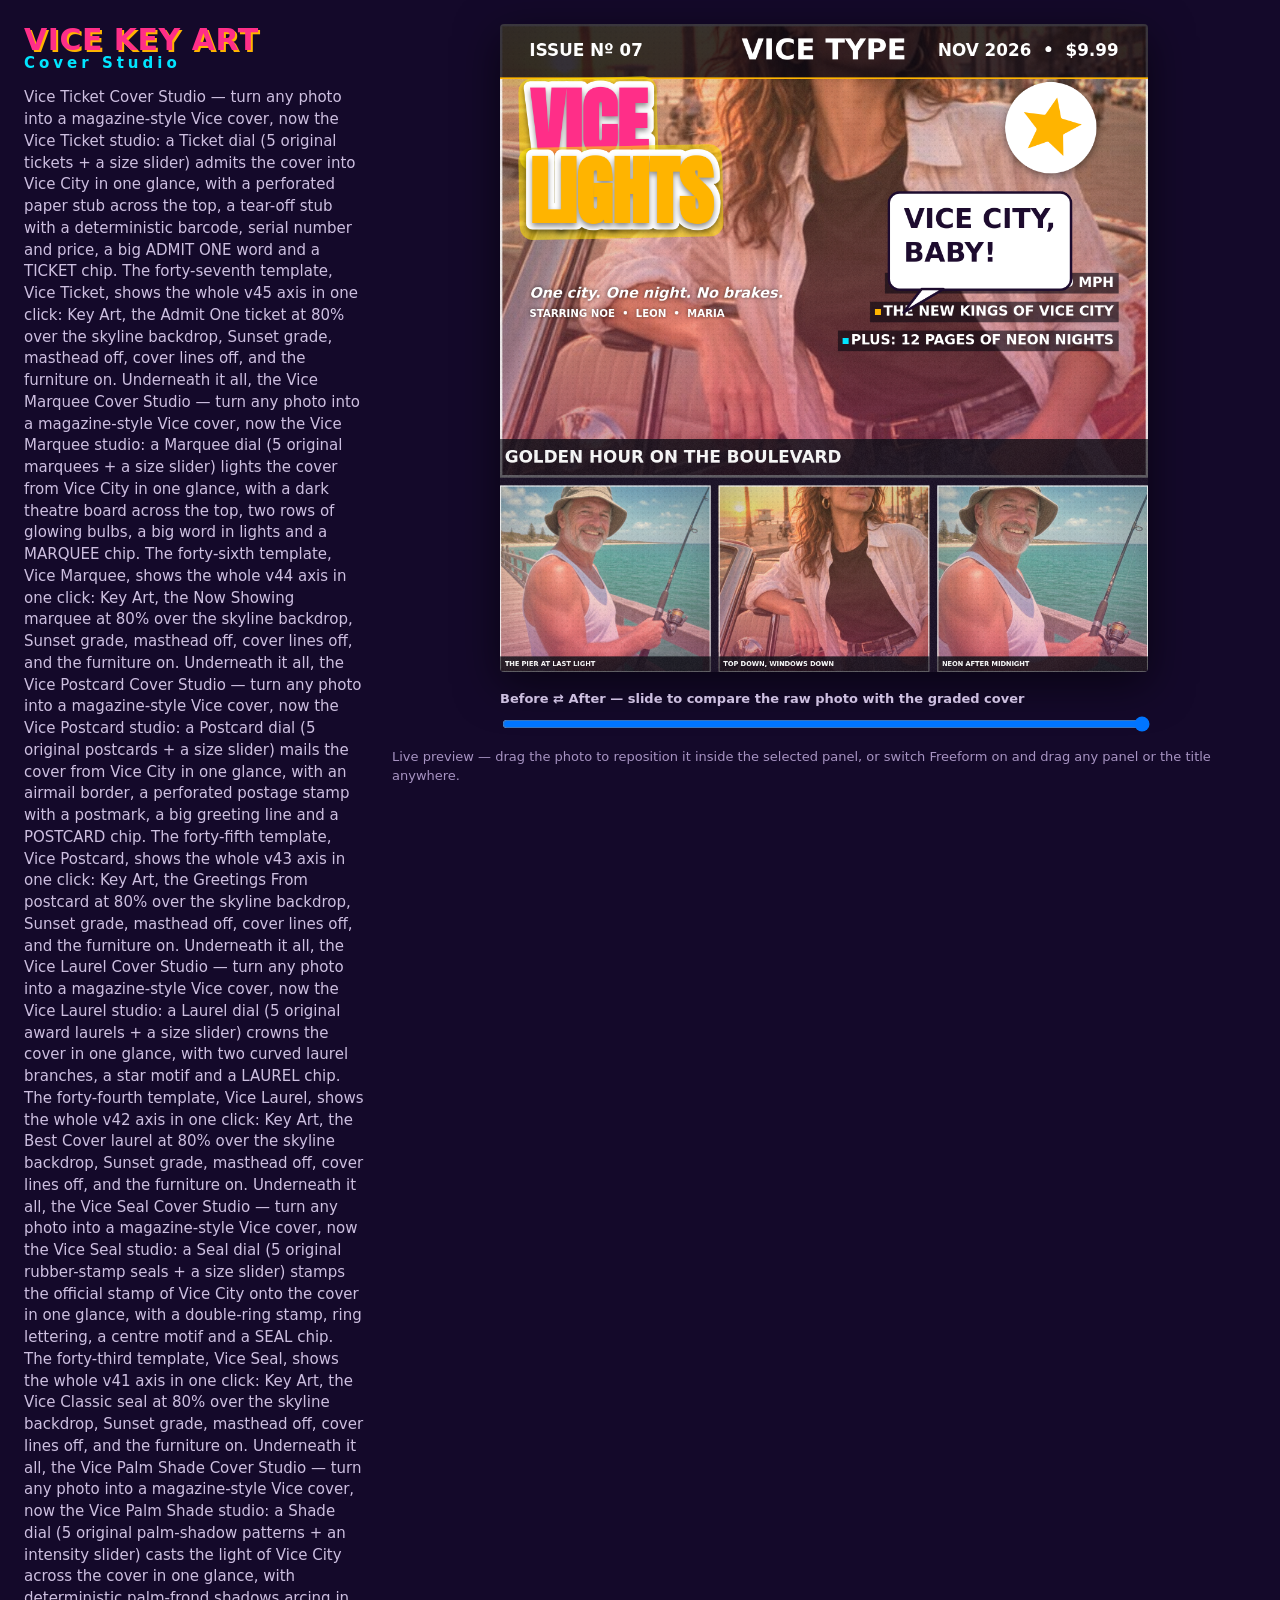
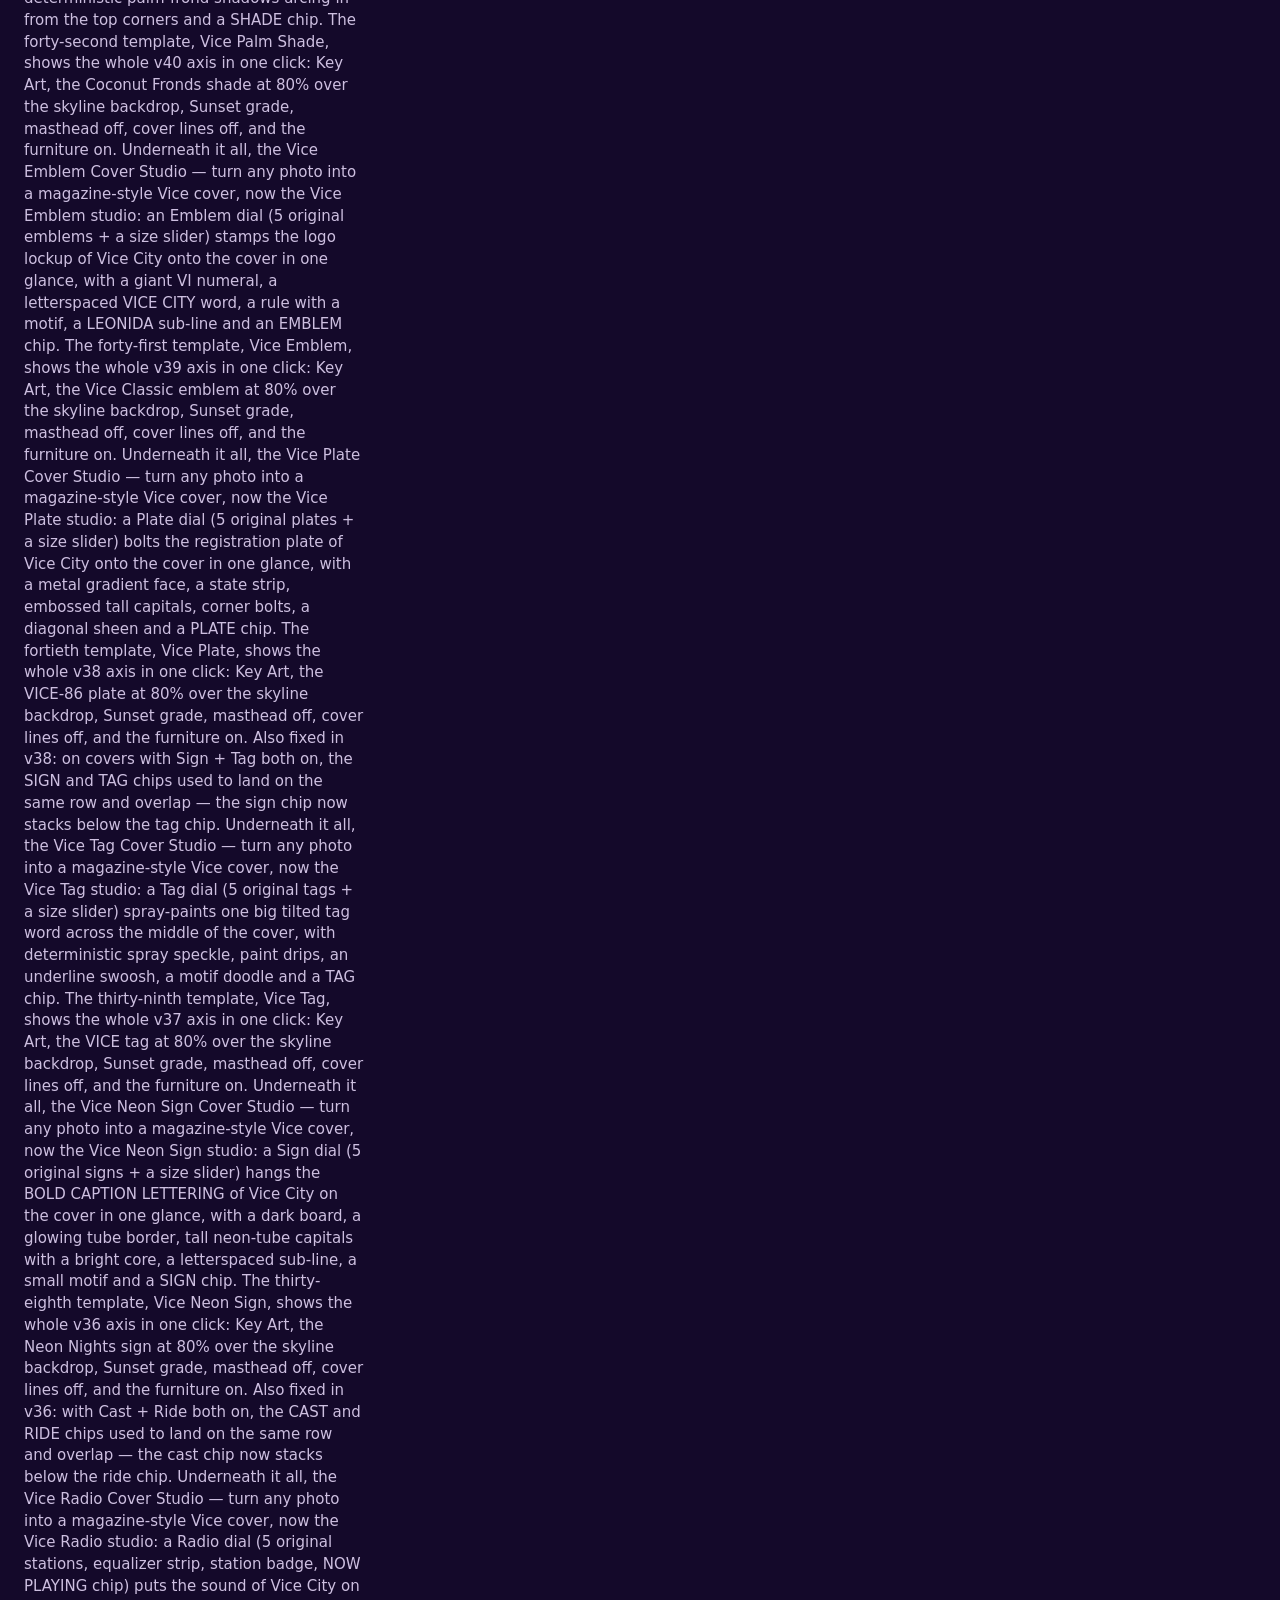
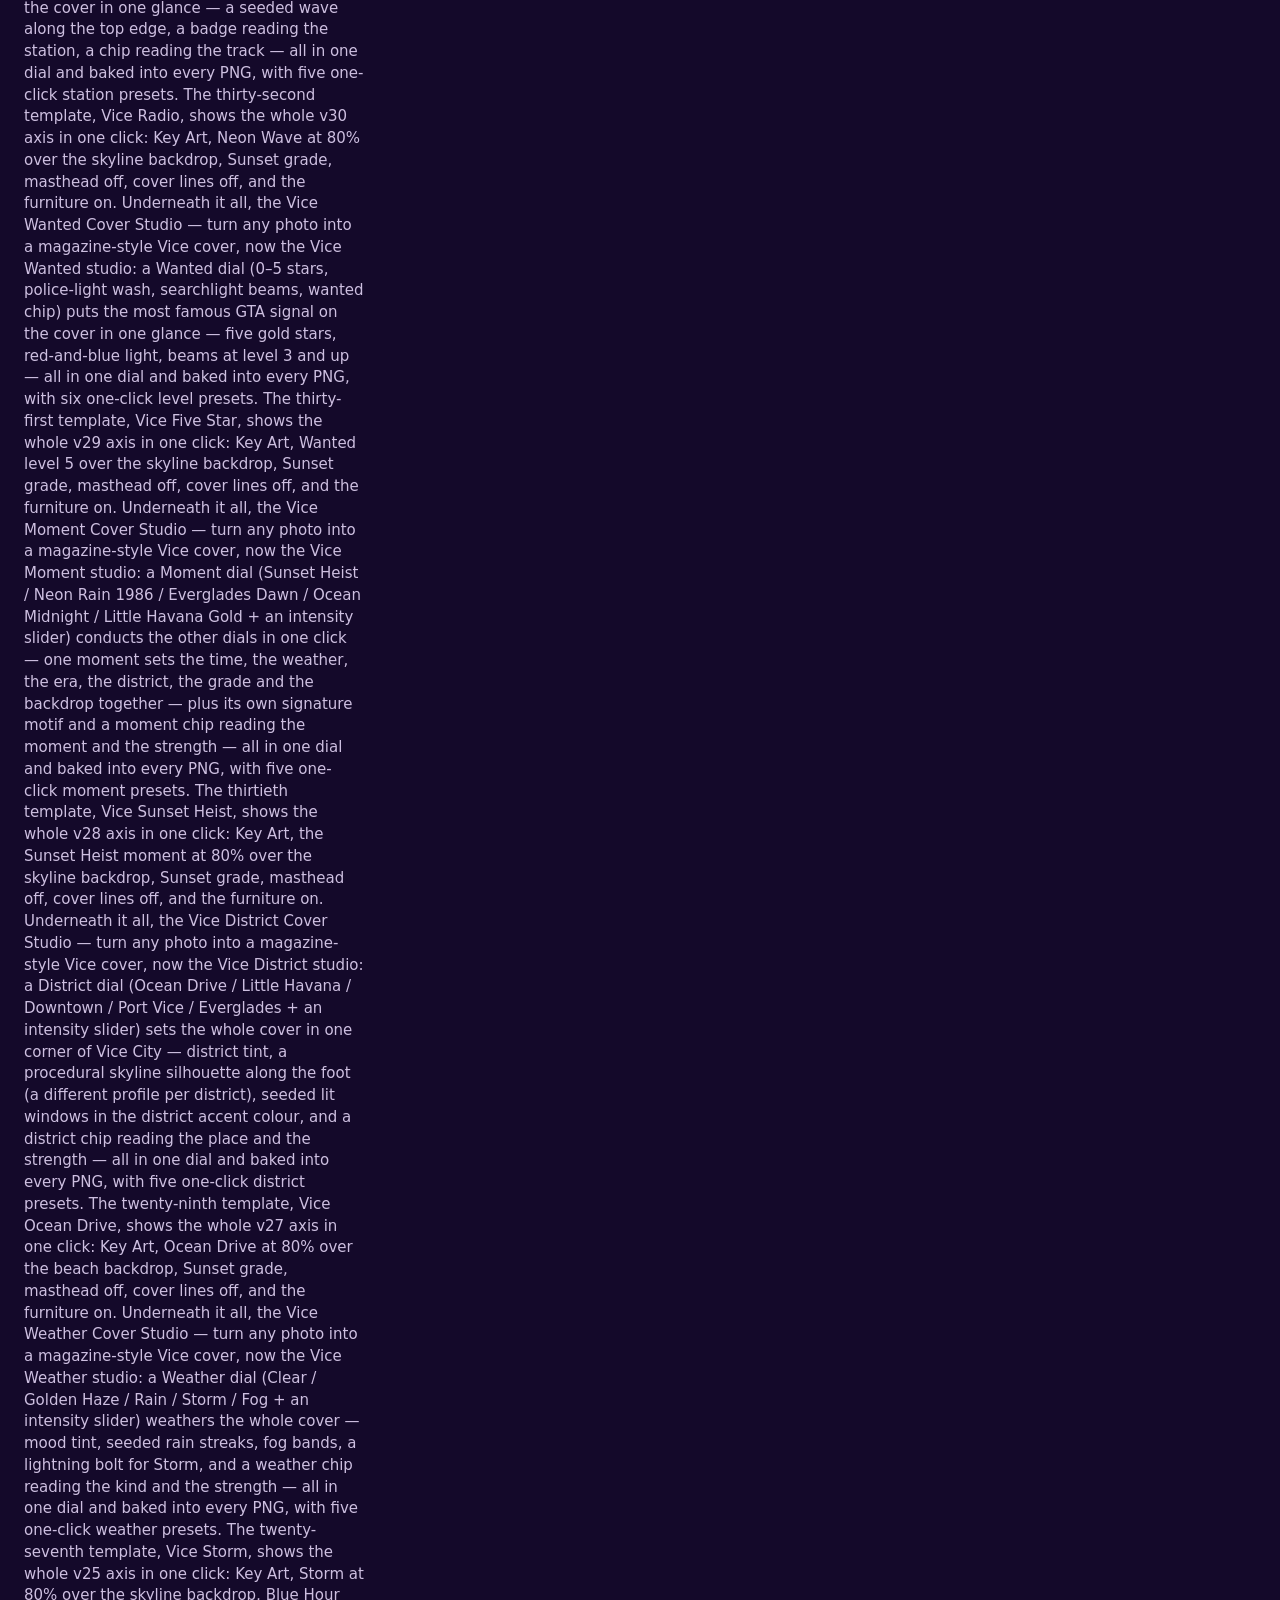
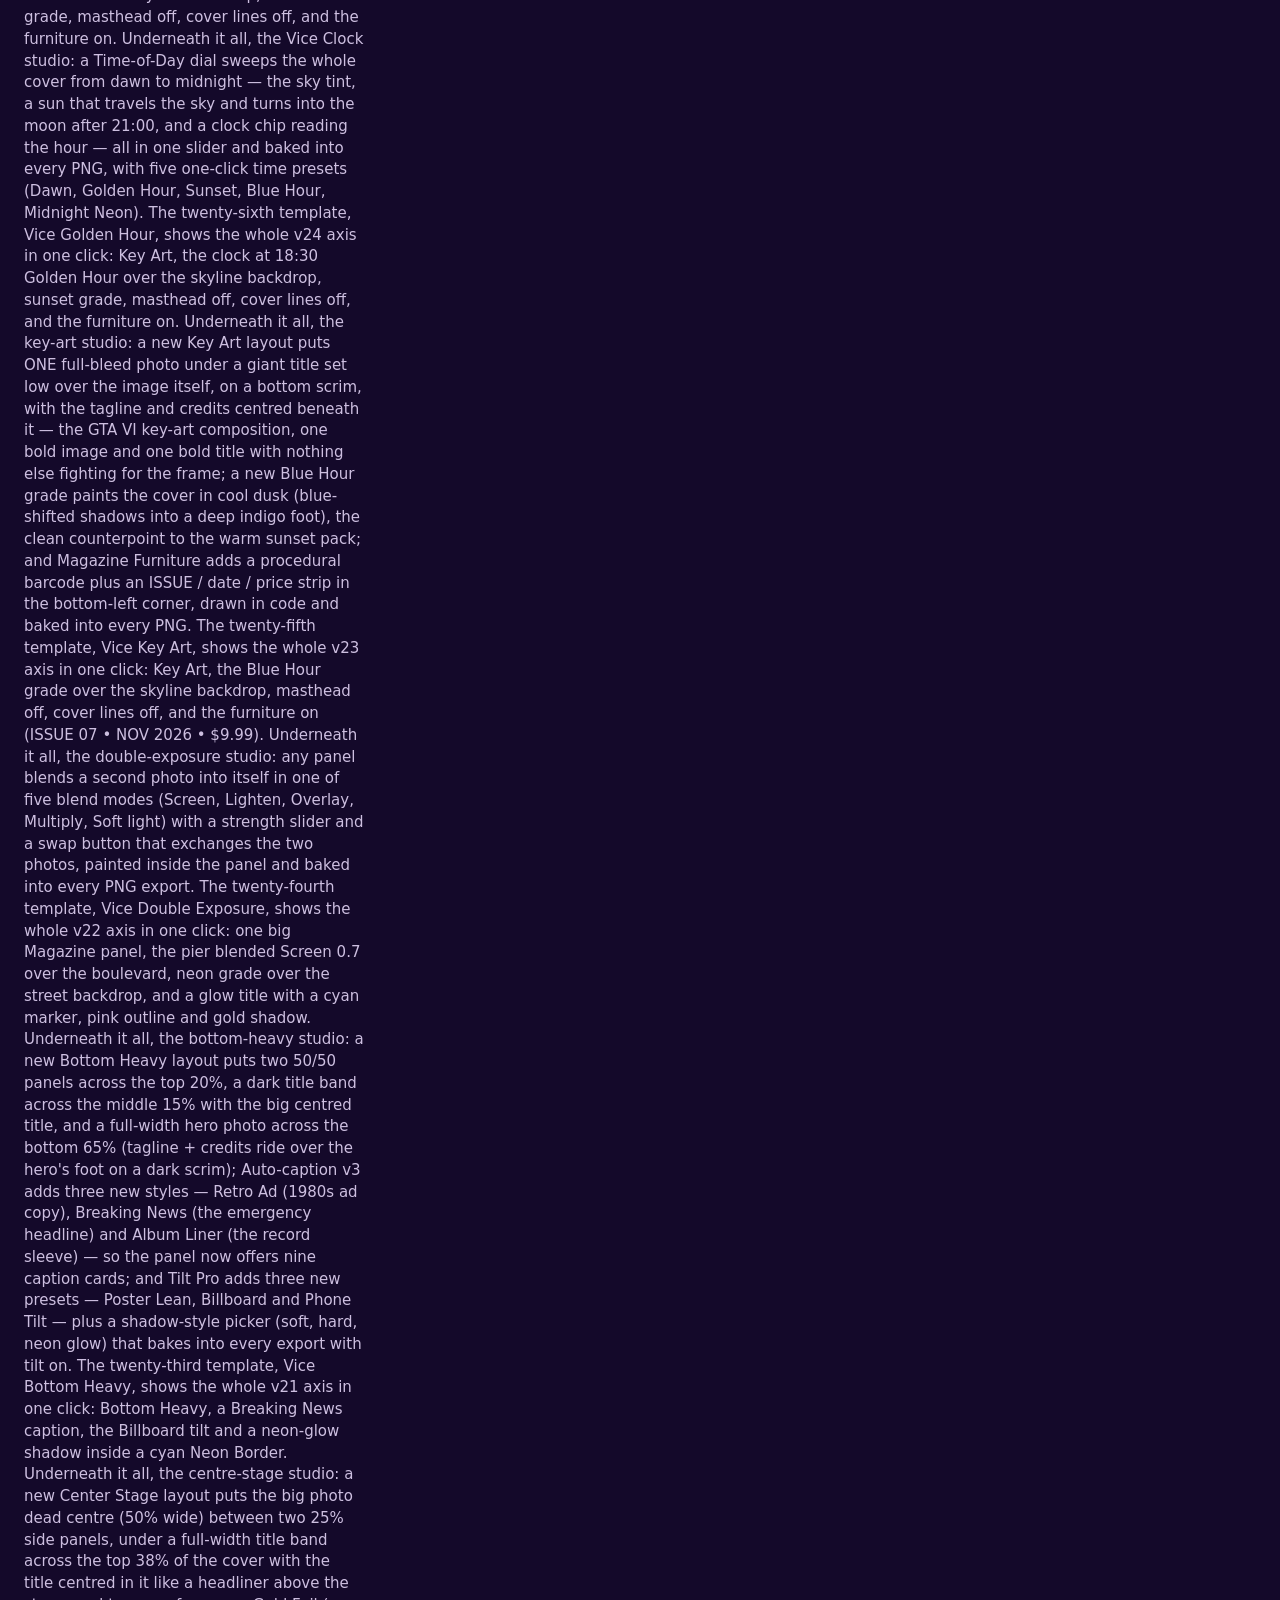
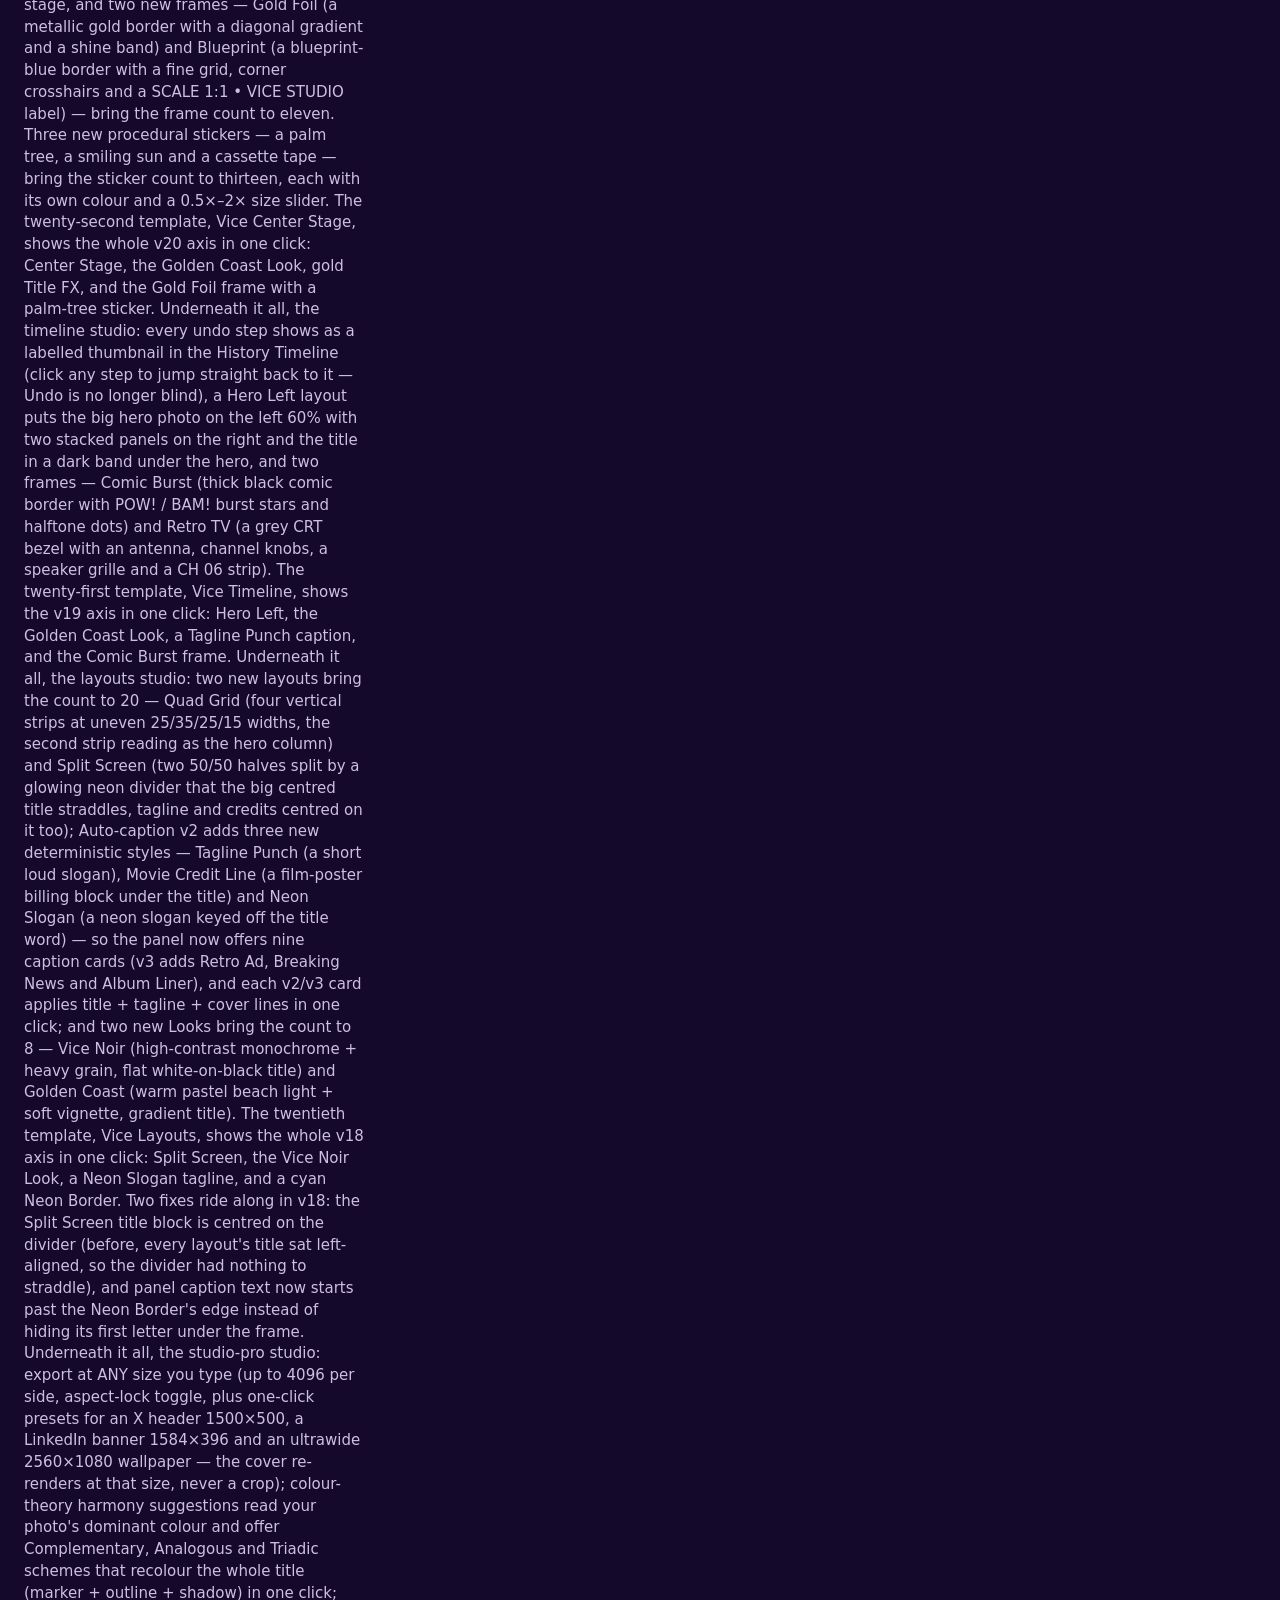
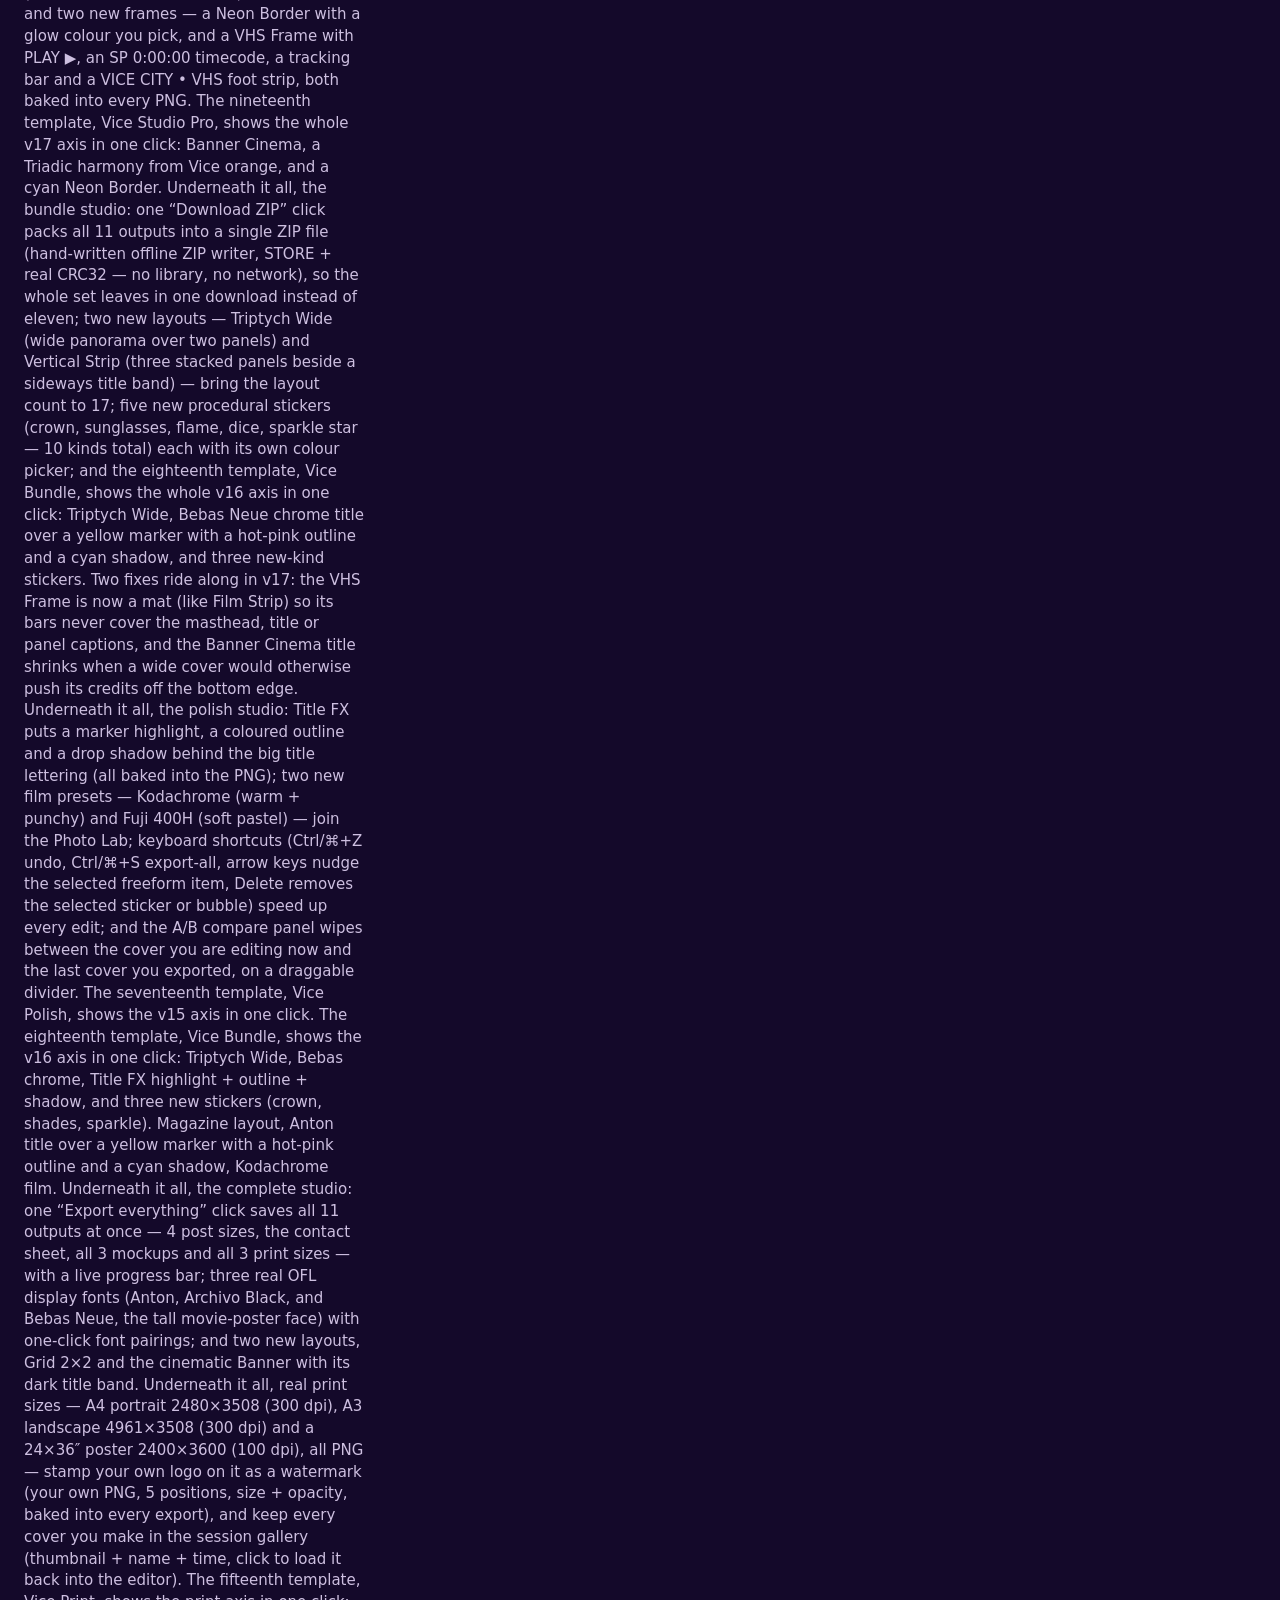
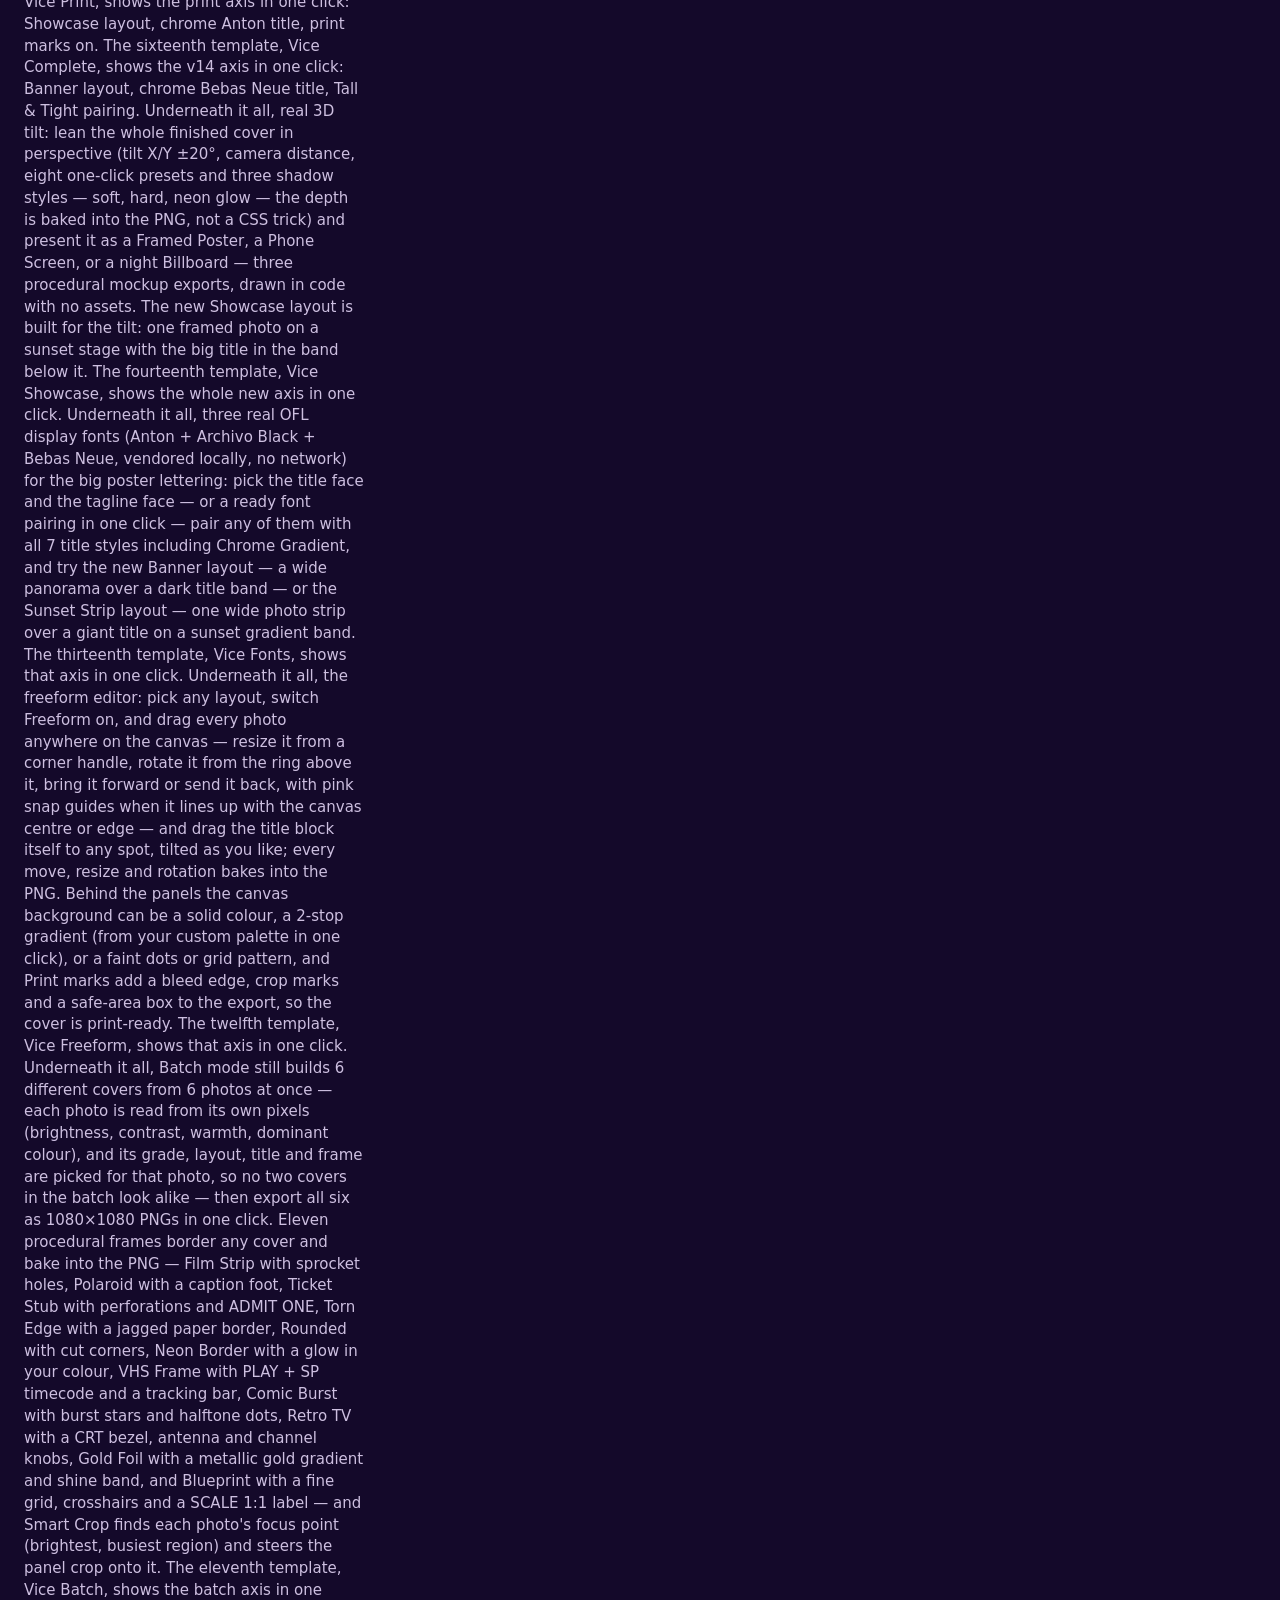
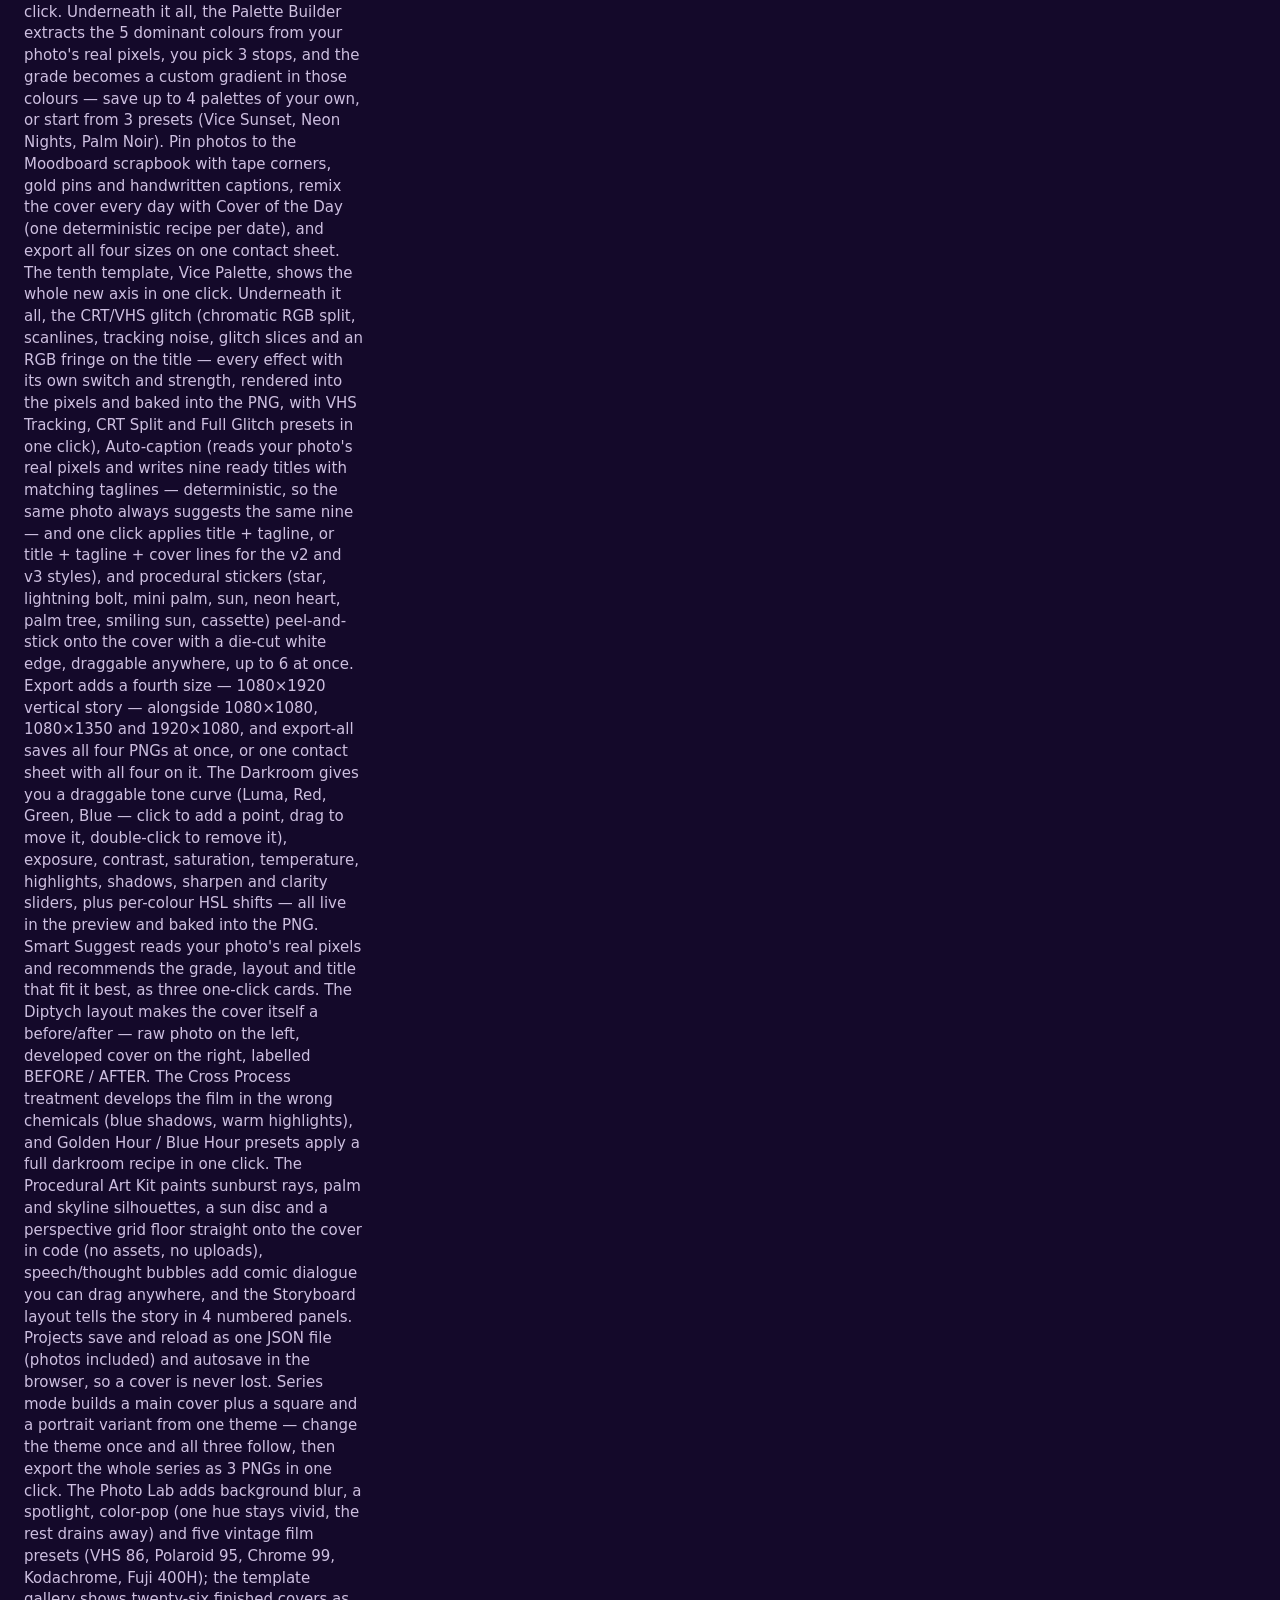
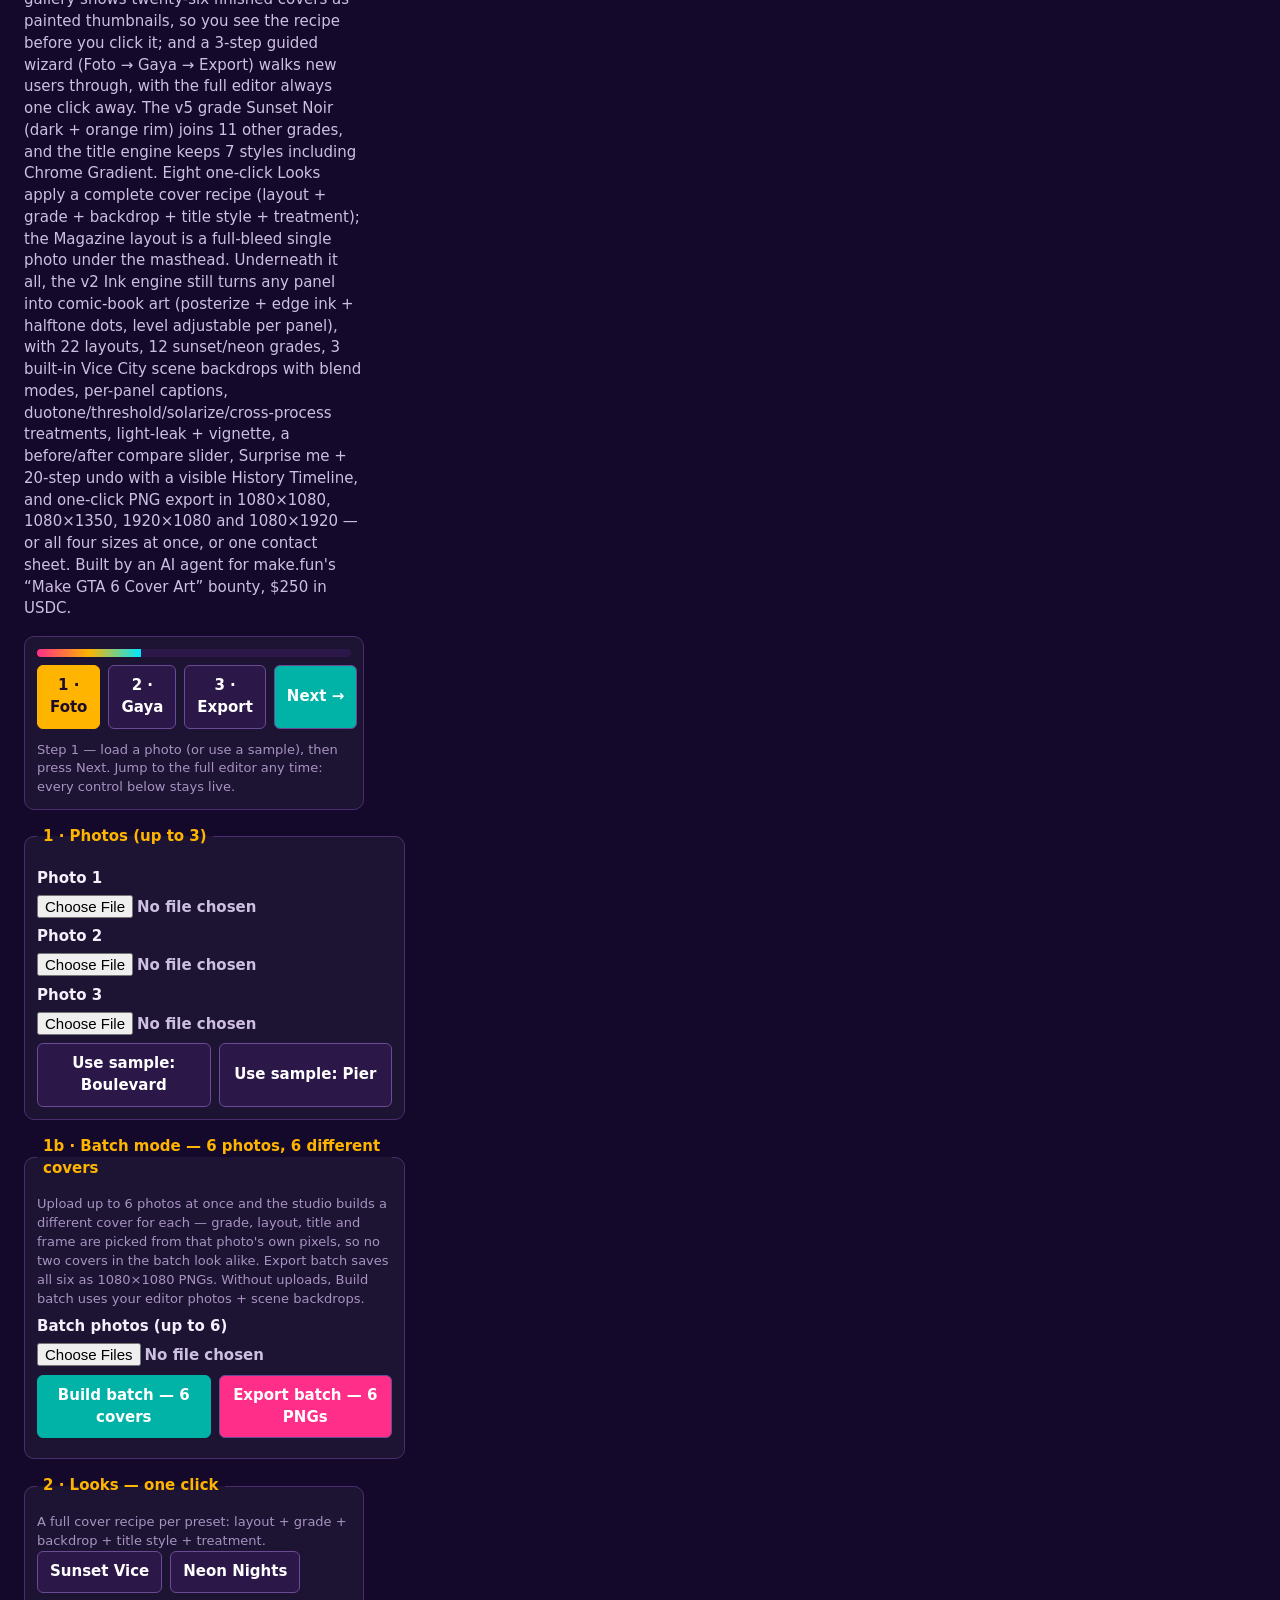
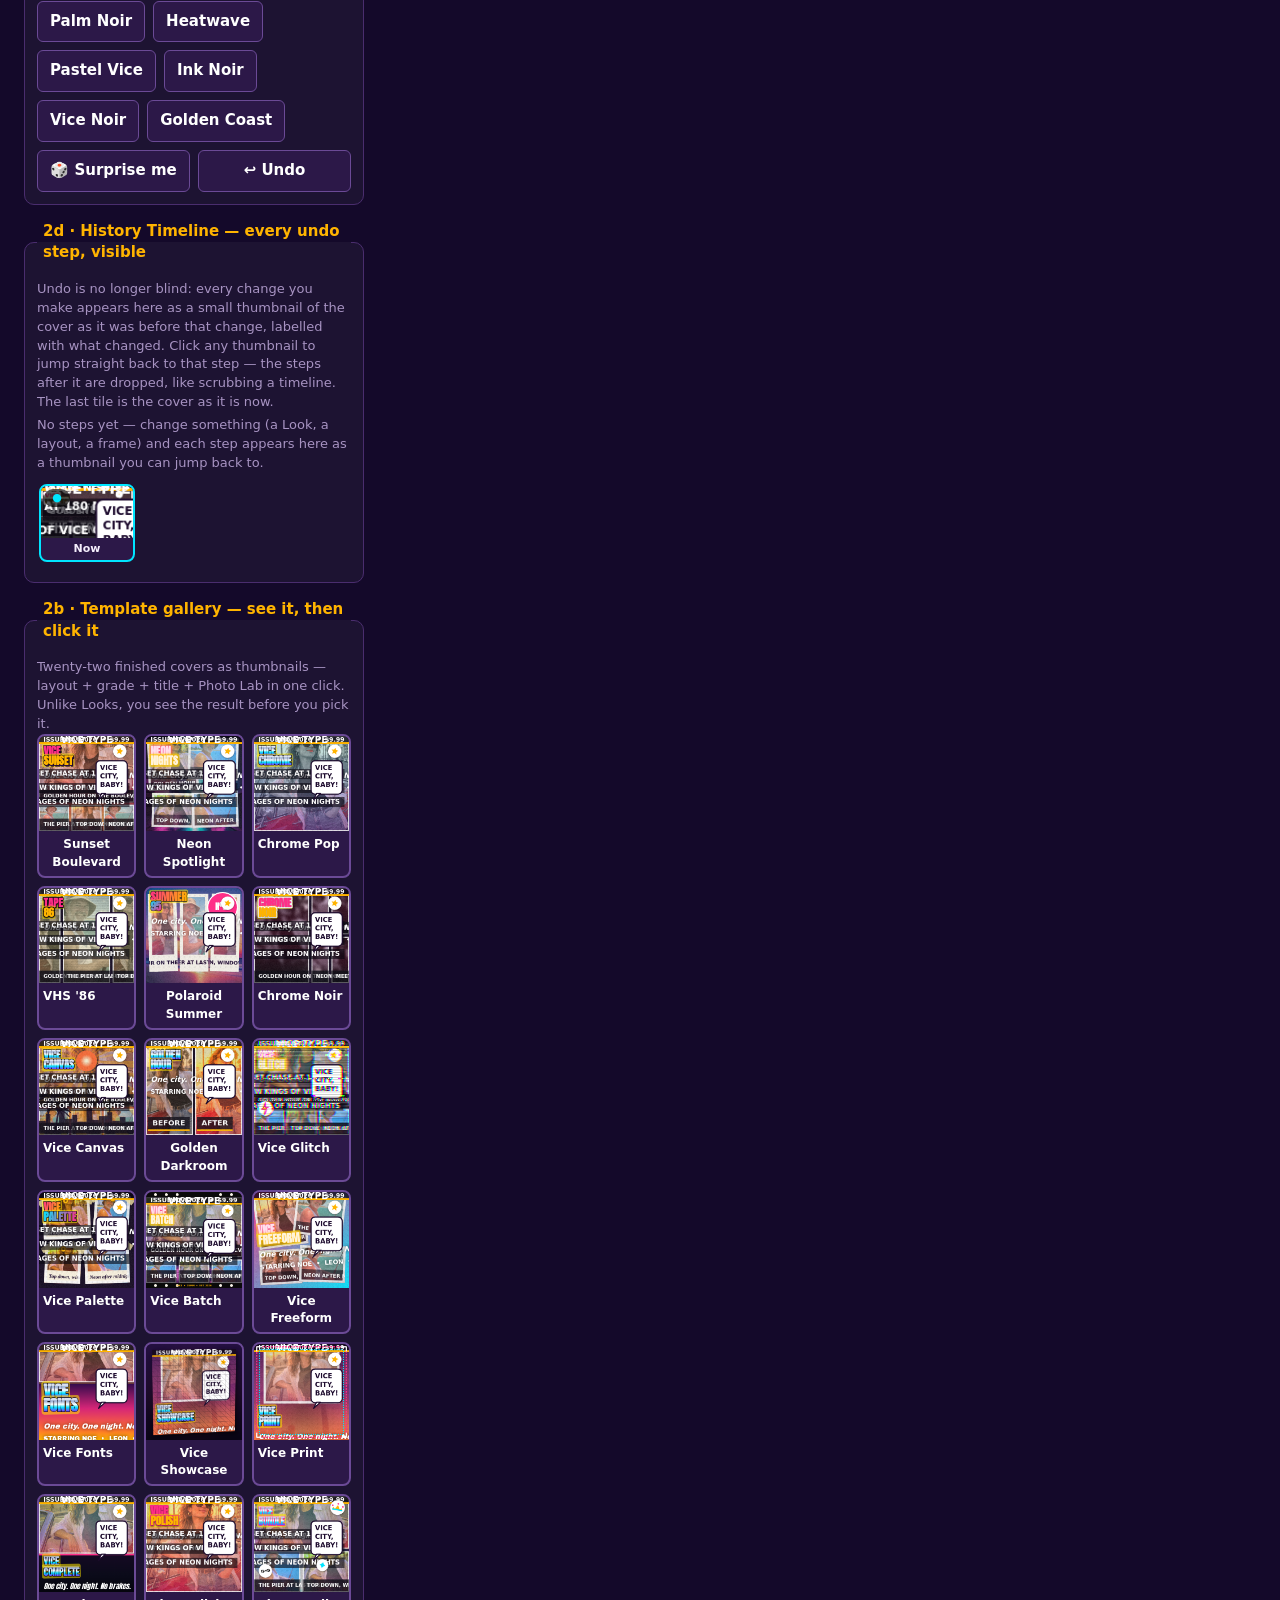
==== commit 3ea9cac9: "v46: Vice Cassette — Cassette dial (5 original cassettes + size) + spinning reels + A/B label + CASS" ====
--- a/app/index.html
+++ b/app/index.html
@@ -820,6 +820,22 @@
         <button class="ticketPreset" type="button" data-ticket="frontrow">Front Row</button>
         <button class="ticketPreset" type="button" data-ticket="gold">Golden Ticket</button>
         <button class="ticketPreset" type="button" data-ticket="encore">Encore Night</button>
+      </div>
+    </fieldset>
+
+    <fieldset id="fs-cassette">
+      <legend>8z · Vice Cassette — press play, tape on top</legend>
+      <p class="hint">The tape of Vice City, in one dial: pick a cassette and the cover gains a dark tape shell across the top, corner screws, a big word in bold capitals with a letterspaced sub-line under it — Neon Wave, Sunset Drive, Palm Static, Golden Hour or Midnight FM — each with its own word, sub-line, motif, ink and accent, plus a cream label window carrying two reels spun to a deterministic angle with a tape strip between them and an A / B label under each reel, drawn over the photo but under the title, plus a CASSETTE chip reading the cassette and the size. When the ticket is on, the shell hangs under the ticket stub so the two never cover each other. The size slider sets how tall the shell and how big the lettering run — all baked into every PNG export. Try the Vice Cassette template for the full look in one click.</p>
+      <label class="check"><input id="cassetteOn" type="checkbox"> Cassette on</label>
+      <label>Size <span id="cassetteSizeVal">NEON WAVE • 80%</span>
+        <input id="cassetteSize" type="range" min="0" max="100" step="5" value="80">
+      </label>
+      <div class="row">
+        <button class="cassettePreset" type="button" data-cassette="neon">Neon Wave</button>
+        <button class="cassettePreset" type="button" data-cassette="sunset">Sunset Drive</button>
+        <button class="cassettePreset" type="button" data-cassette="palm">Palm Static</button>
+        <button class="cassettePreset" type="button" data-cassette="gold">Golden Hour</button>
+        <button class="cassettePreset" type="button" data-cassette="midnight">Midnight FM</button>
       </div>
     </fieldset>
 
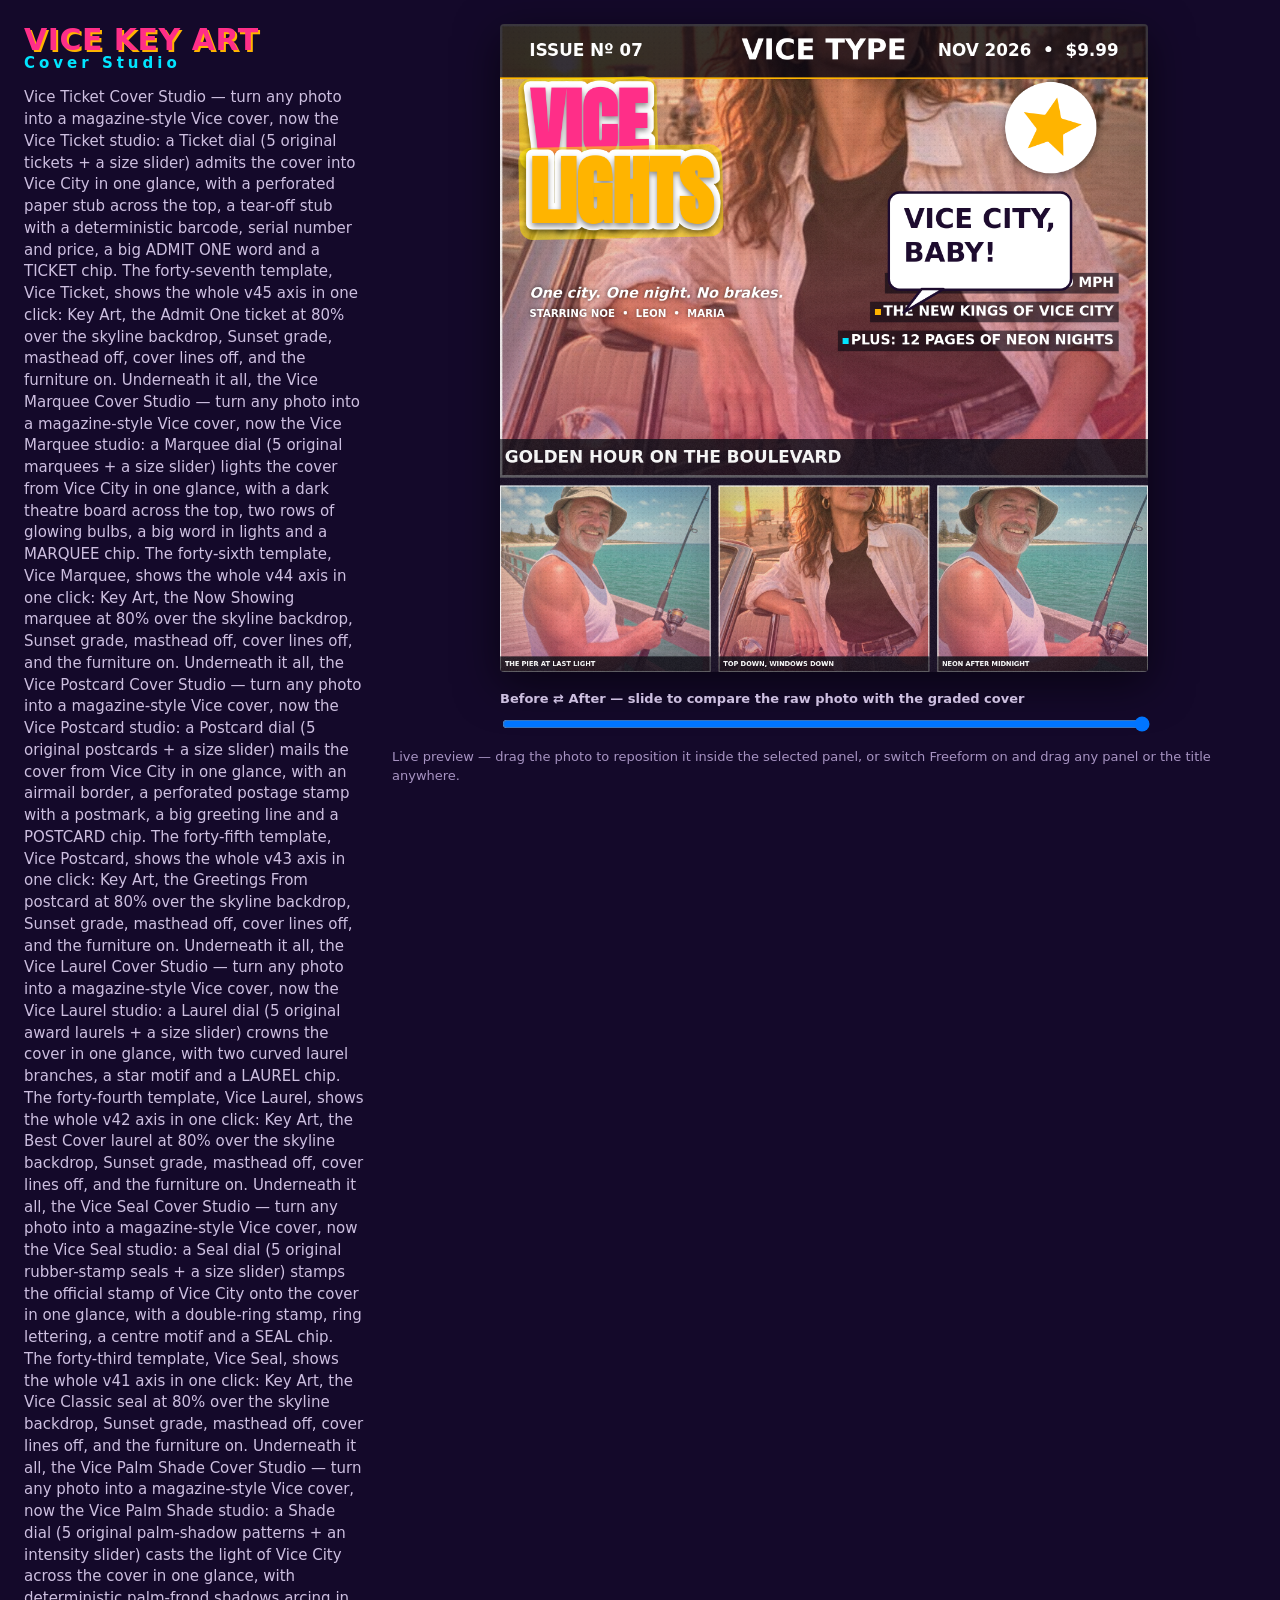
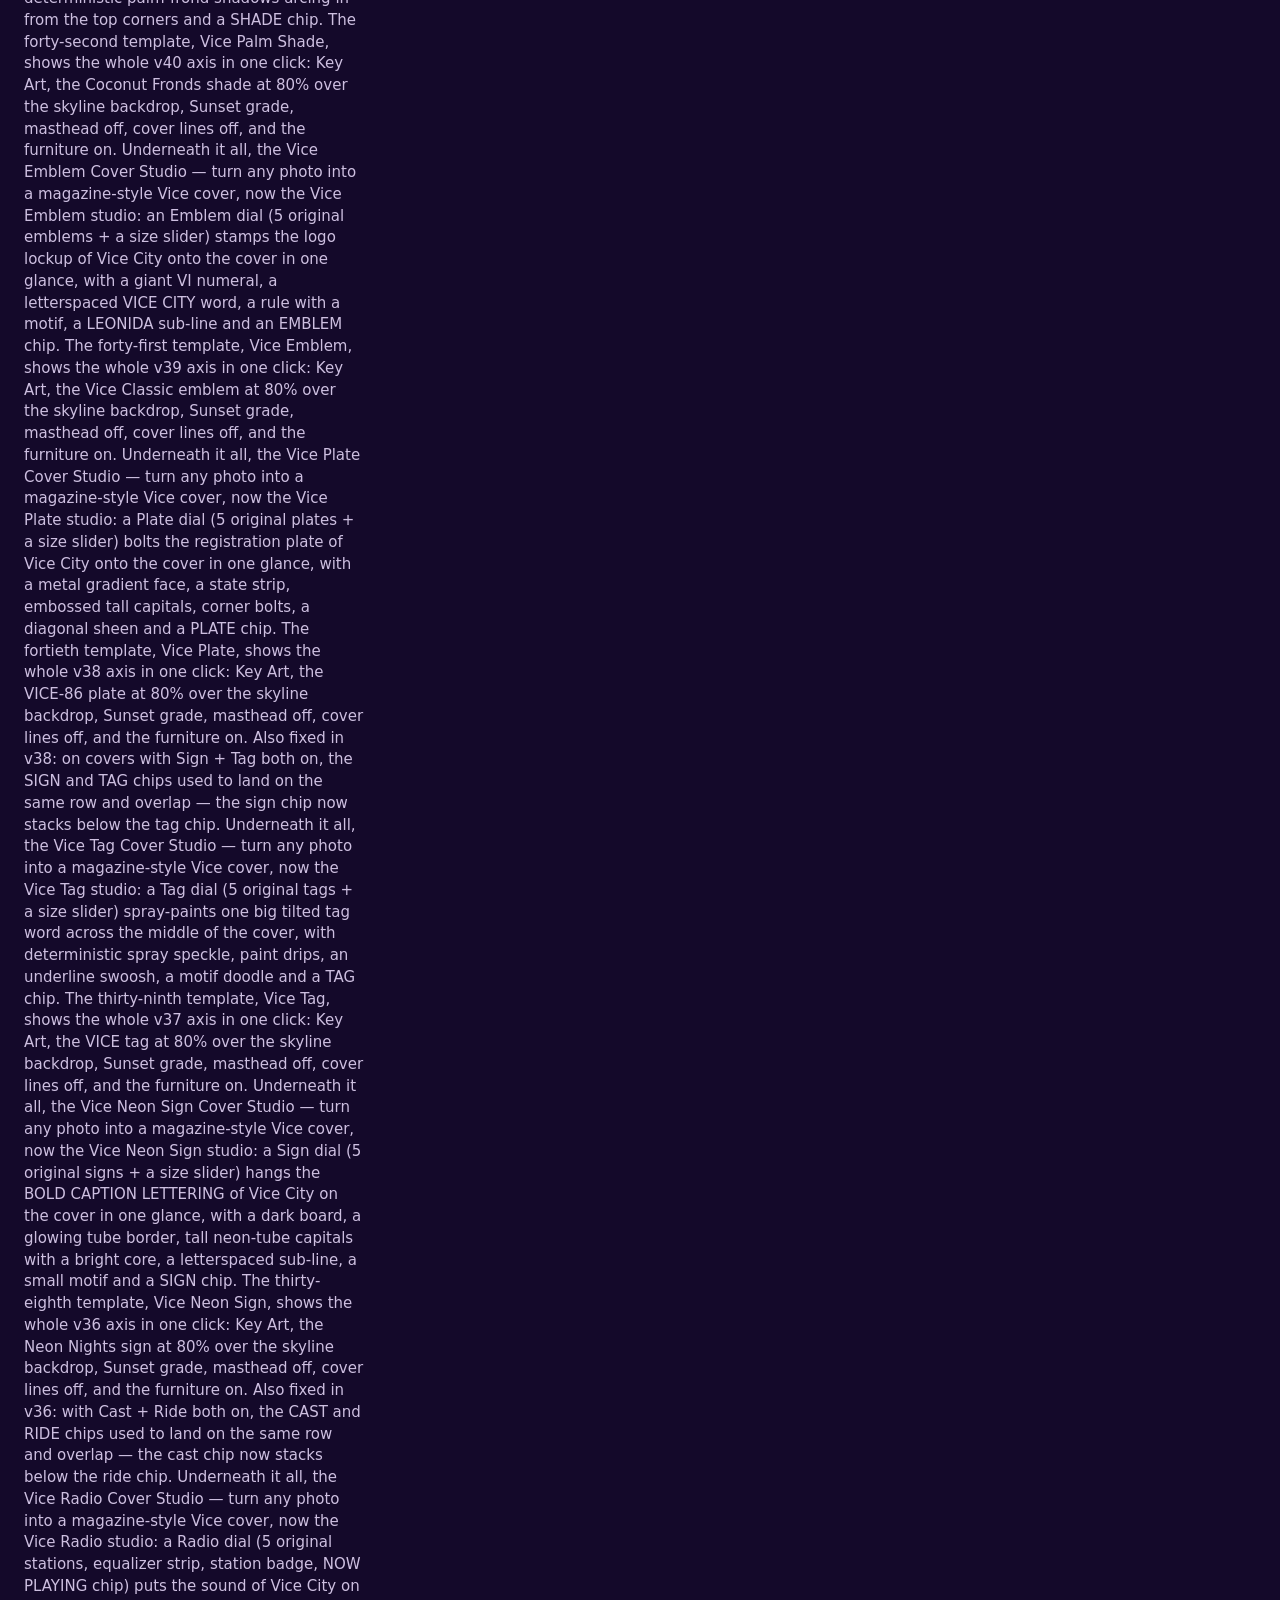
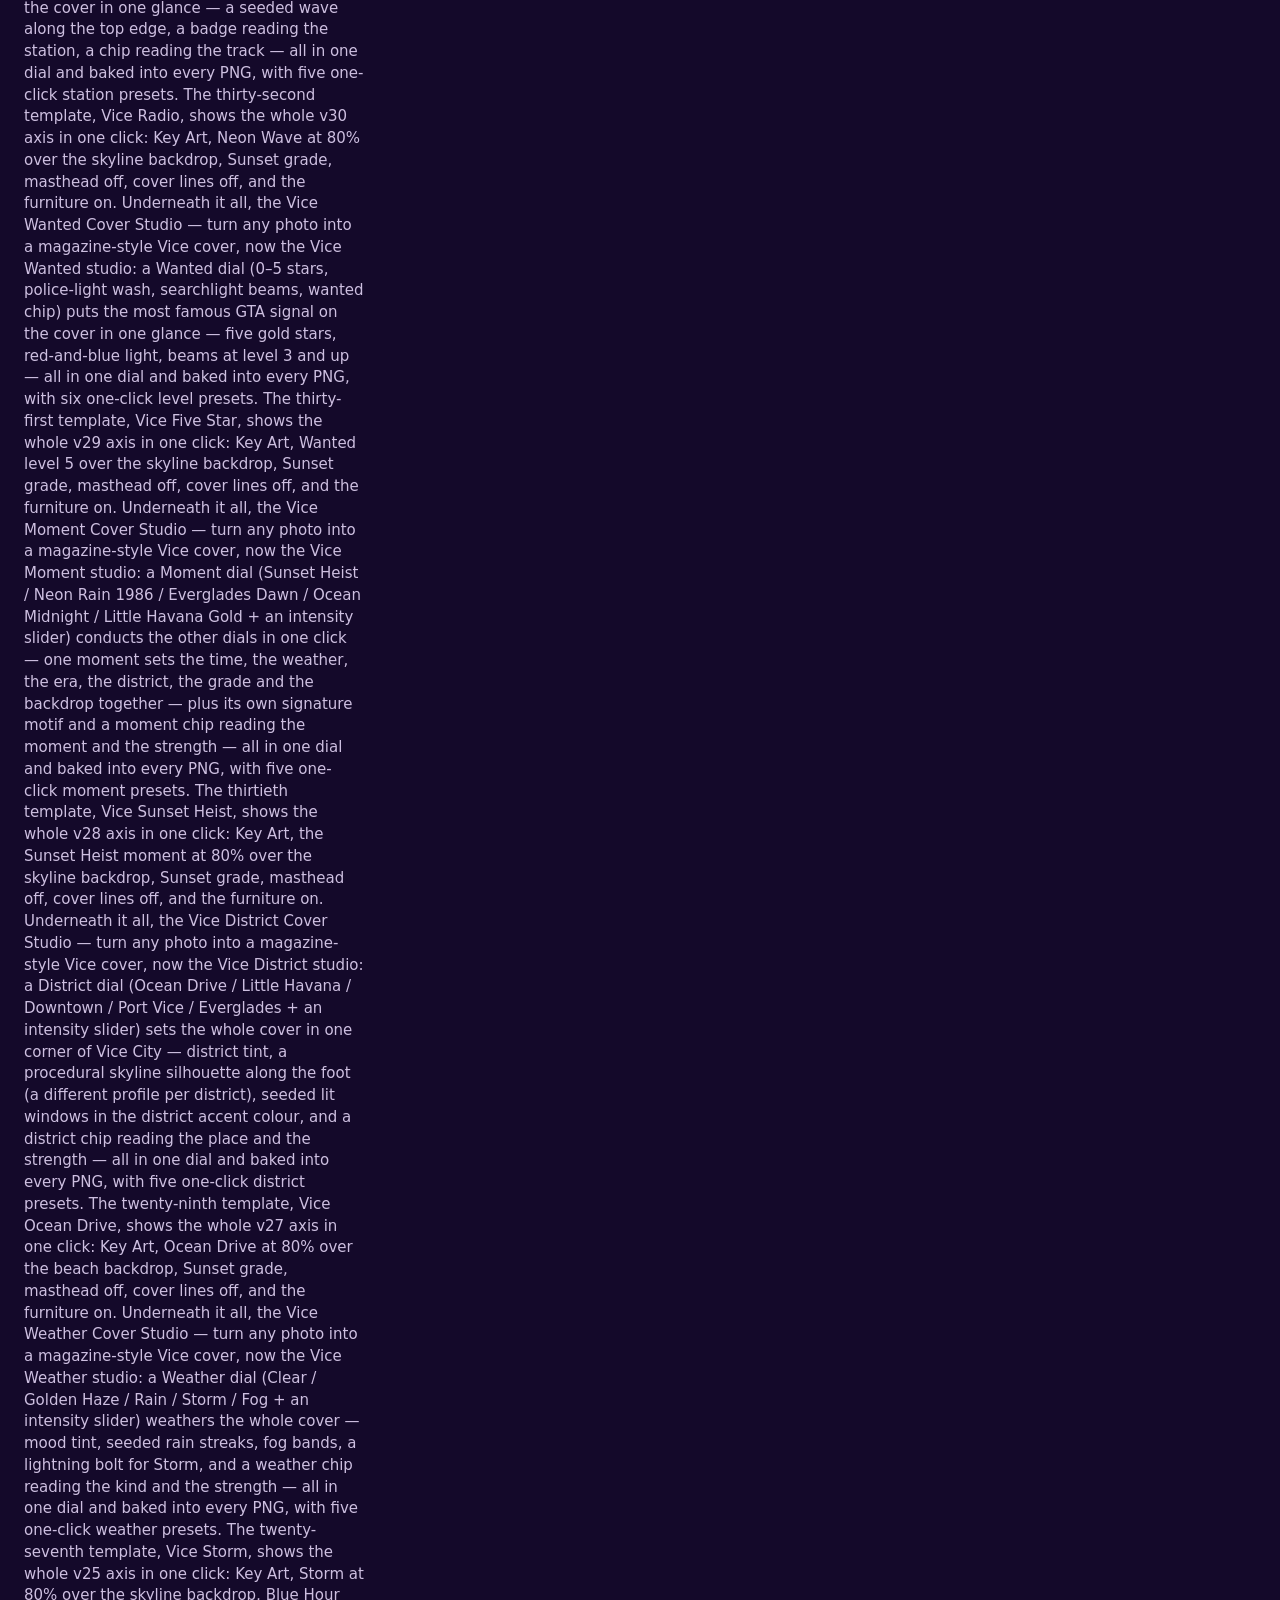
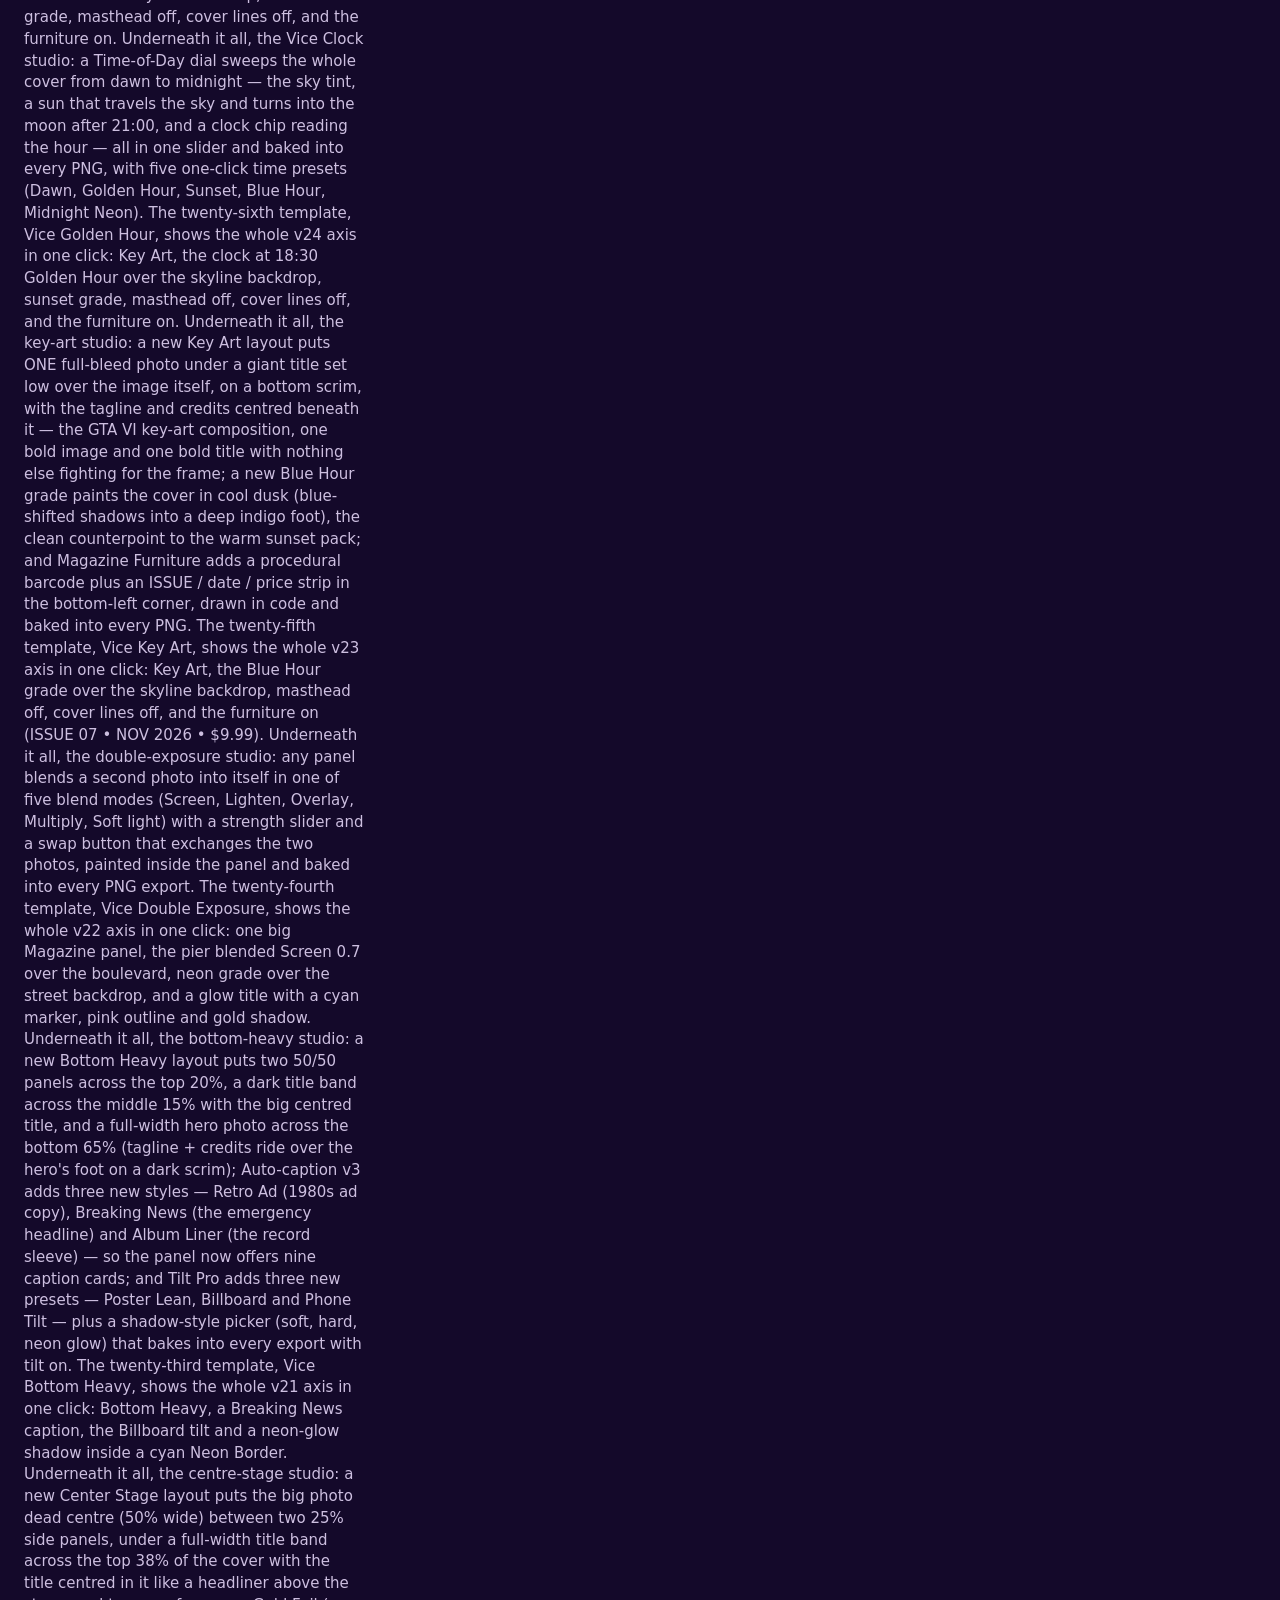
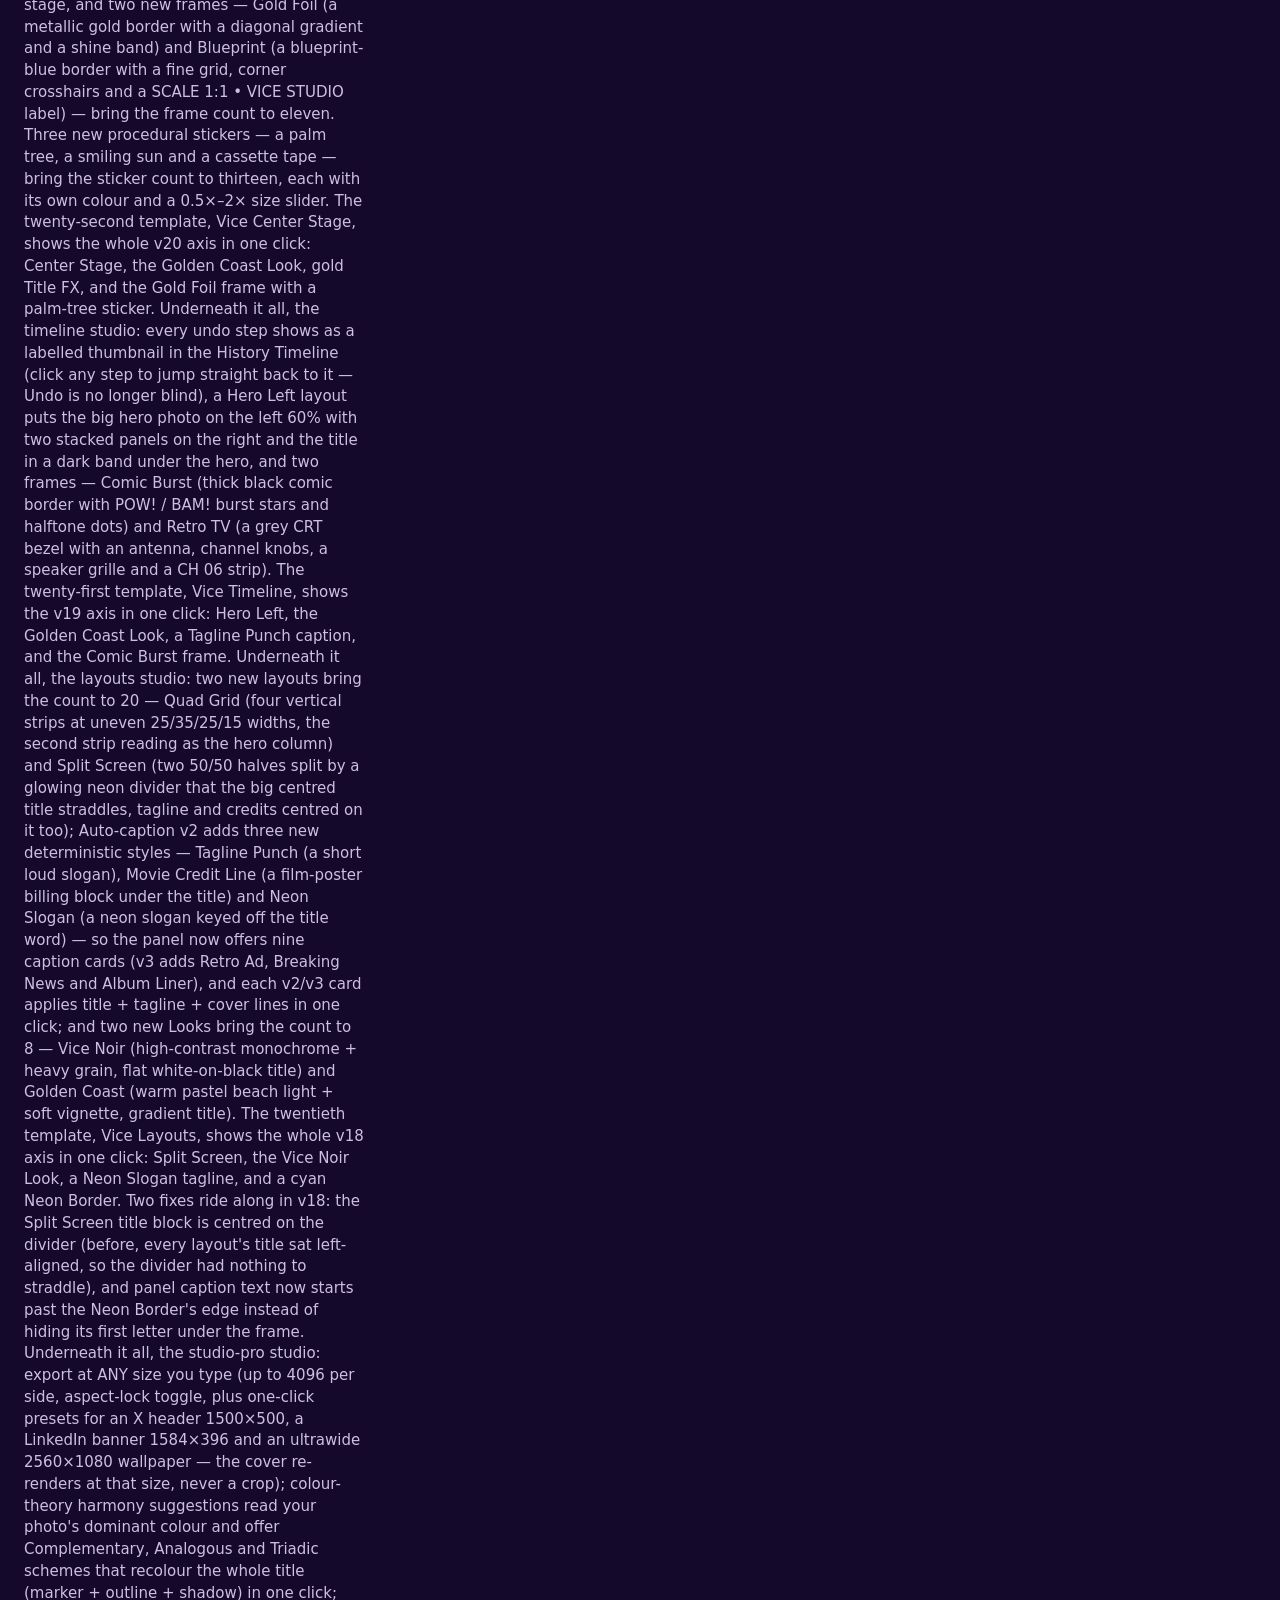
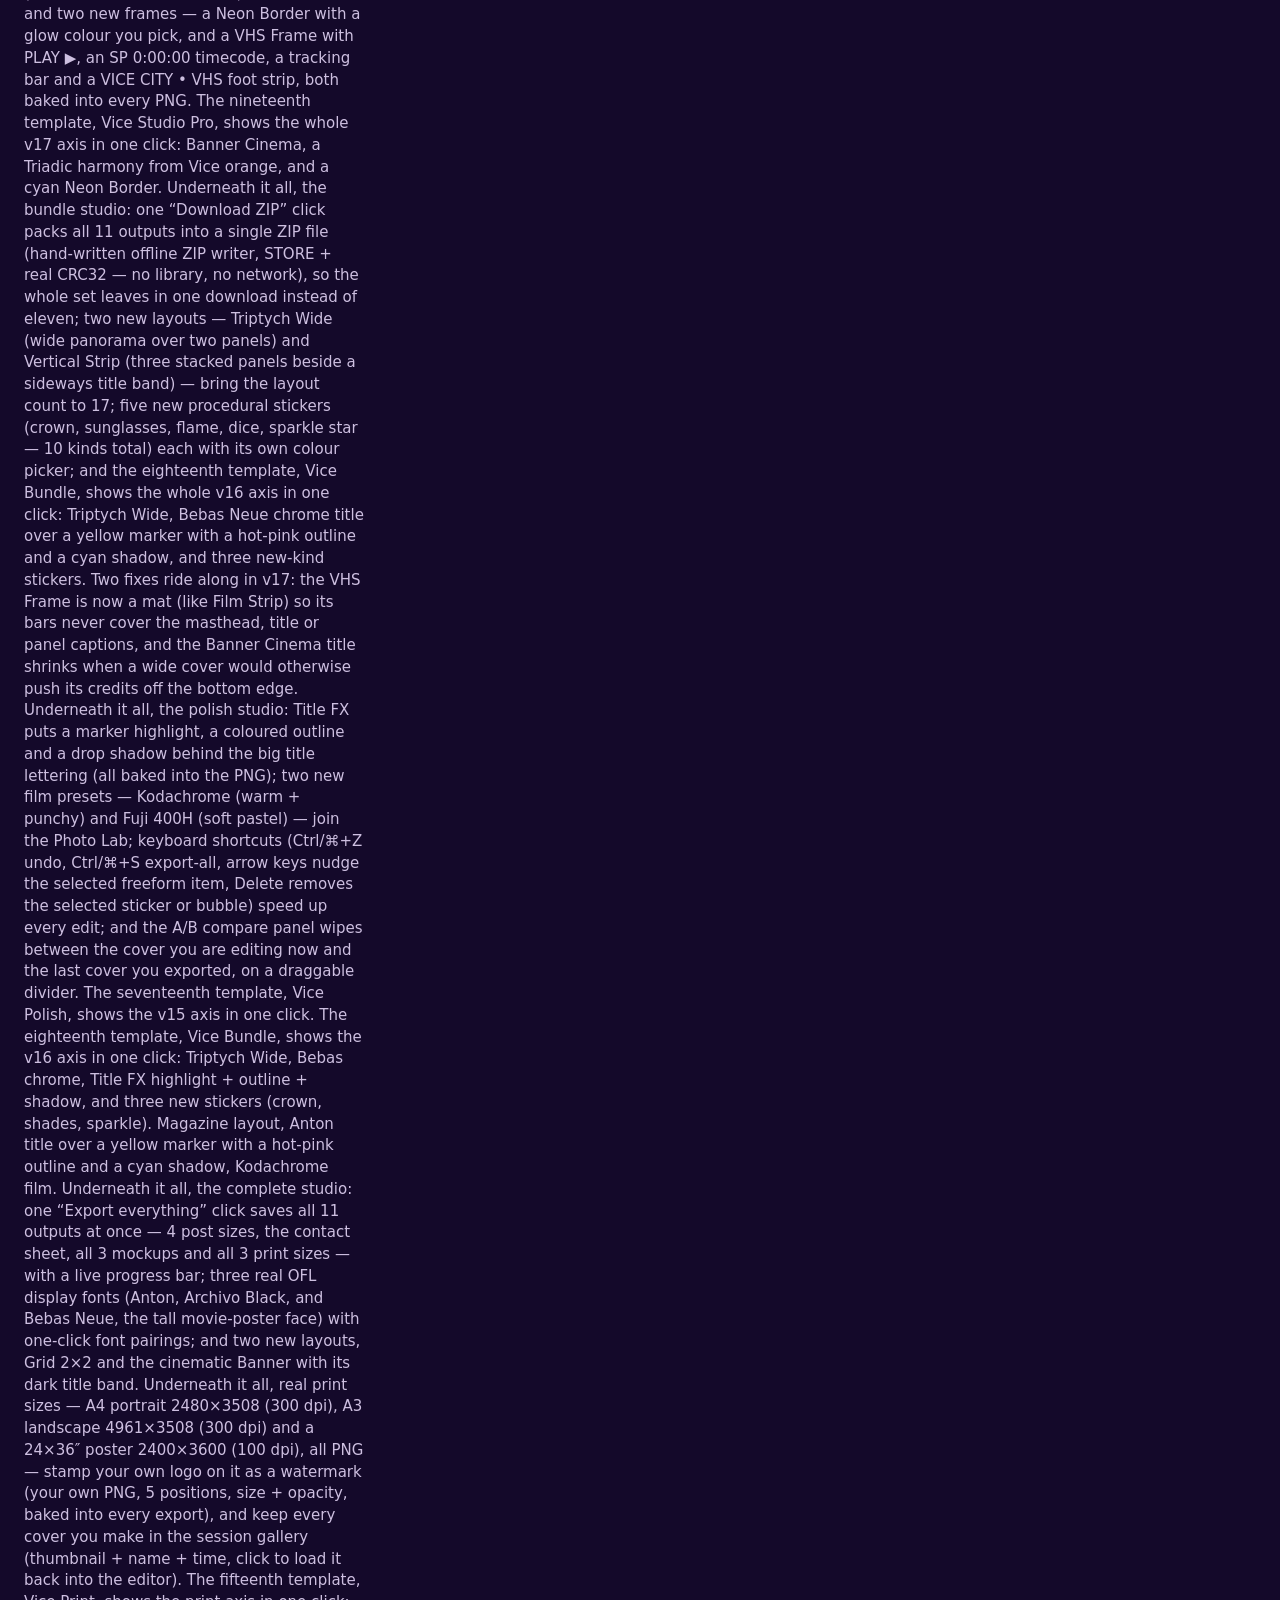
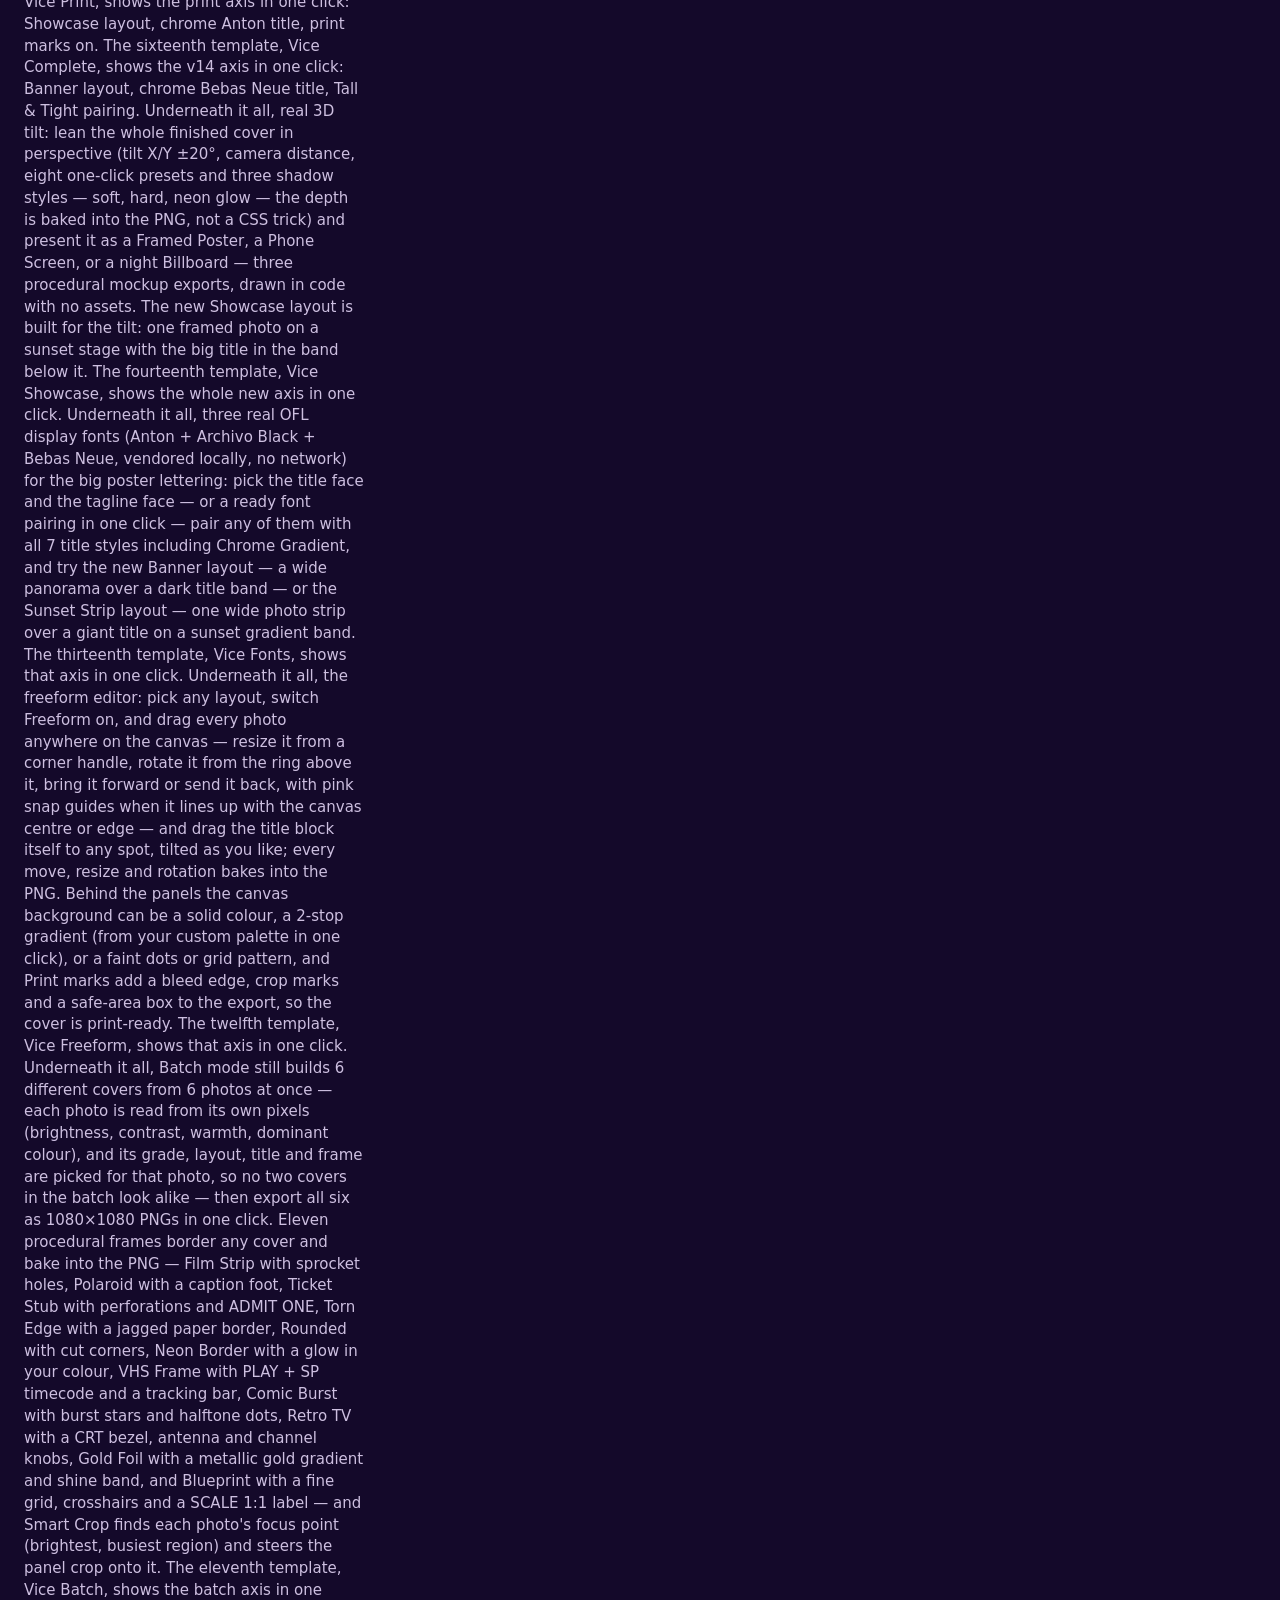
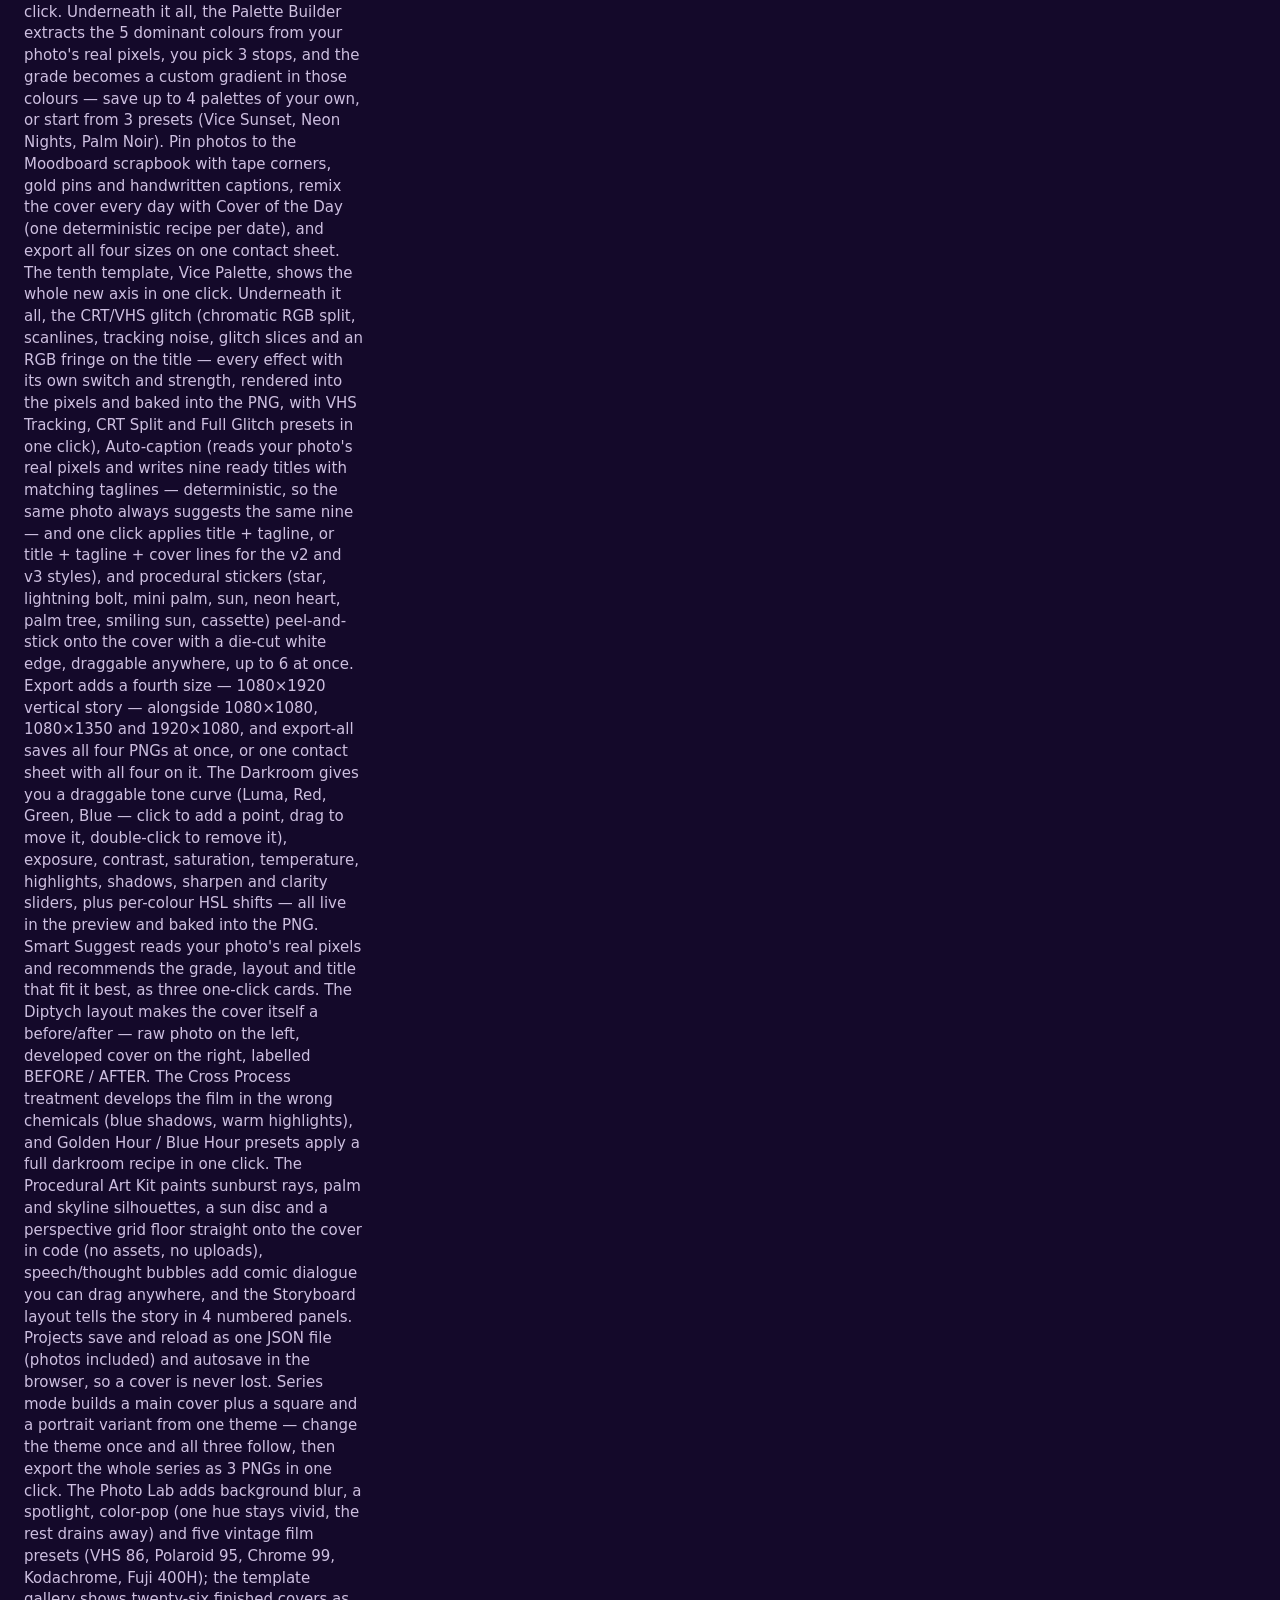
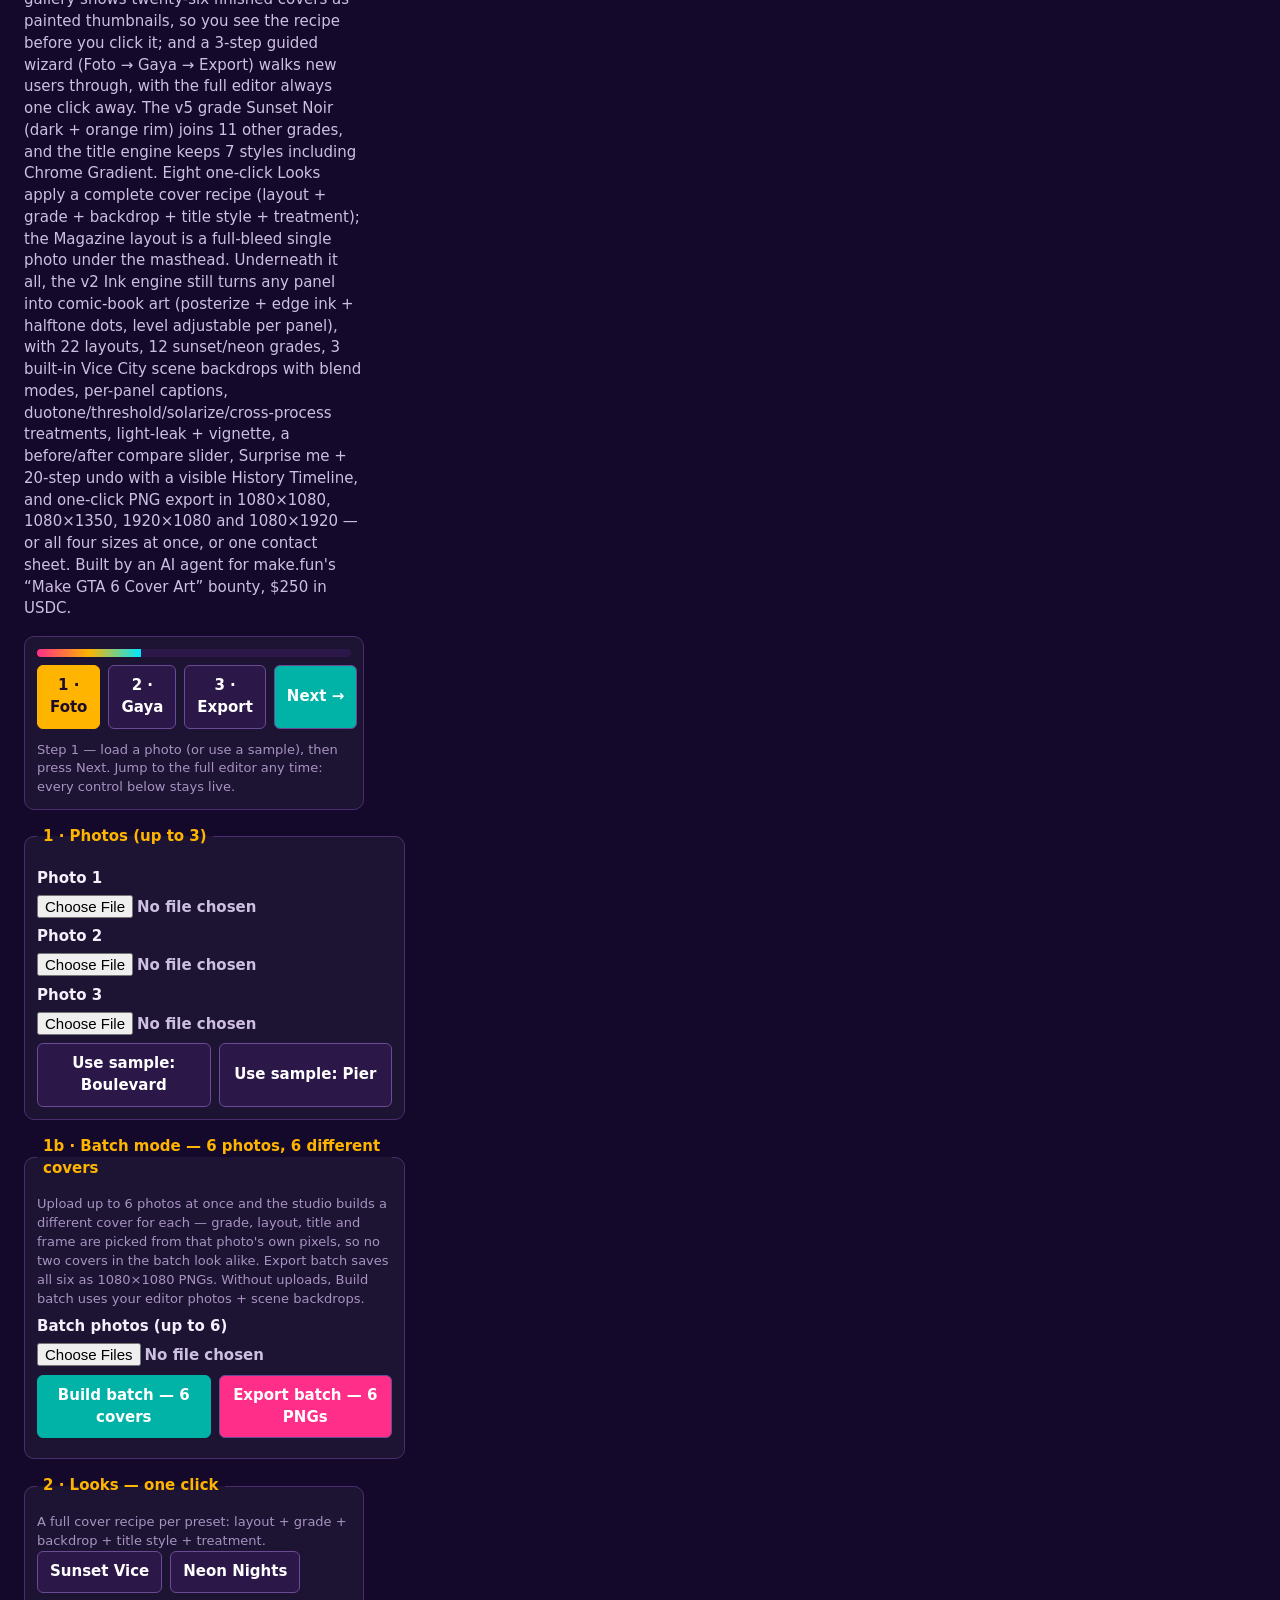
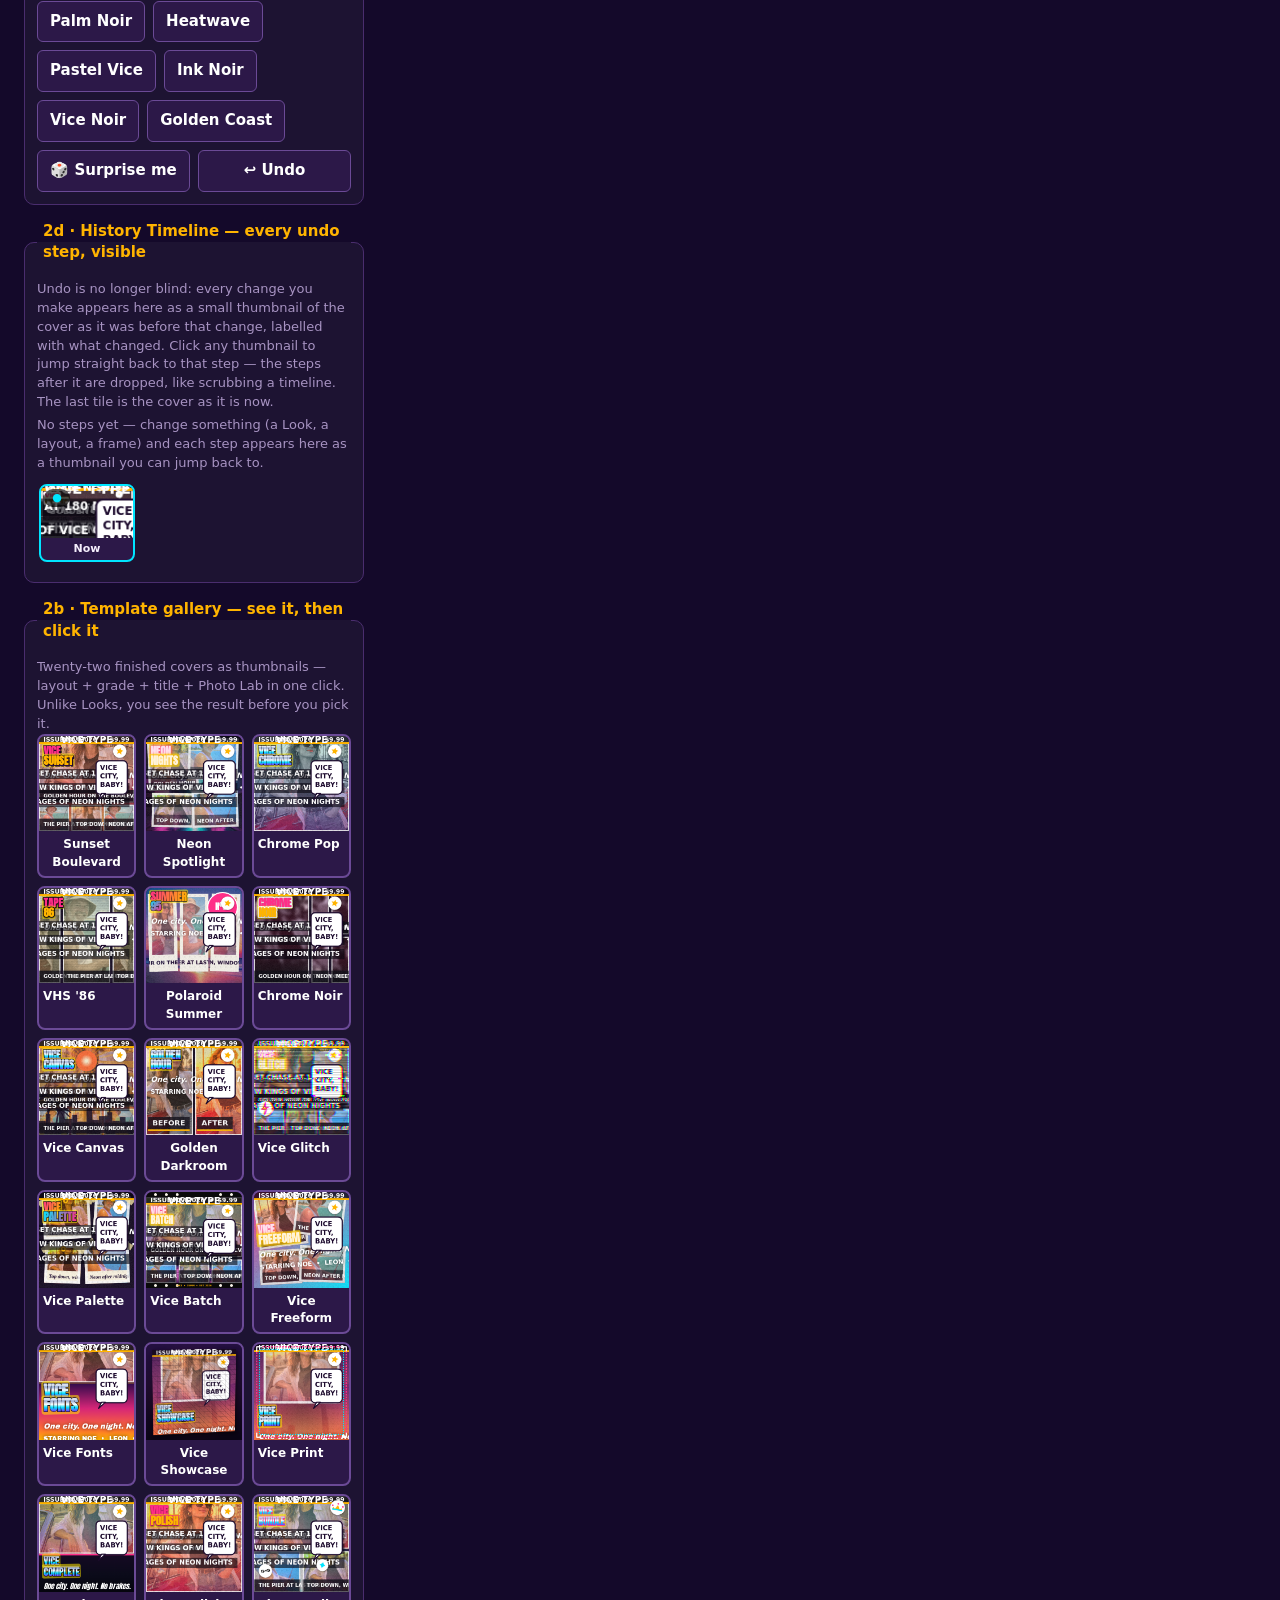
==== commit 4e89bdc7: "v47: Vice Arcade — Arcade dial (5 original arcades + size) + dark cabinet + high-score screen + joys" ====
--- a/app/index.html
+++ b/app/index.html
@@ -836,6 +836,22 @@
         <button class="cassettePreset" type="button" data-cassette="palm">Palm Static</button>
         <button class="cassettePreset" type="button" data-cassette="gold">Golden Hour</button>
         <button class="cassettePreset" type="button" data-cassette="midnight">Midnight FM</button>
+      </div>
+    </fieldset>
+
+    <fieldset id="fs-arcade">
+      <legend>8aa · Vice Arcade — insert token, play the cover</legend>
+      <p class="hint">The game of Vice City, in one dial: pick an arcade and the cover gains a dark cabinet across the top, a big word in bold capitals with a letterspaced sub-line under it — Neon Rush, Sunset Racer, Palm Invaders, Golden Quest or Midnight Maze — each with its own word, sub-line, motif, ink and accent, plus a glowing high-score screen carrying the cabinet's score, players and a pixel row, and a control deck with a joystick, two buttons and a token slot with a gold token half in, drawn over the photo but under the title, plus an ARCADE chip reading the arcade and the size. When the cassette is on, the cabinet hangs under the cassette shell so the two never cover each other. The size slider sets how tall the cabinet and how big the lettering run — all baked into every PNG export. Try the Vice Arcade template for the full look in one click.</p>
+      <label class="check"><input id="arcadeOn" type="checkbox"> Arcade on</label>
+      <label>Size <span id="arcadeSizeVal">NEON RUSH • 80%</span>
+        <input id="arcadeSize" type="range" min="0" max="100" step="5" value="80">
+      </label>
+      <div class="row">
+        <button class="arcadePreset" type="button" data-arcade="neon">Neon Rush</button>
+        <button class="arcadePreset" type="button" data-arcade="sunset">Sunset Racer</button>
+        <button class="arcadePreset" type="button" data-arcade="palm">Palm Invaders</button>
+        <button class="arcadePreset" type="button" data-arcade="gold">Golden Quest</button>
+        <button class="arcadePreset" type="button" data-arcade="midnight">Midnight Maze</button>
       </div>
     </fieldset>
 
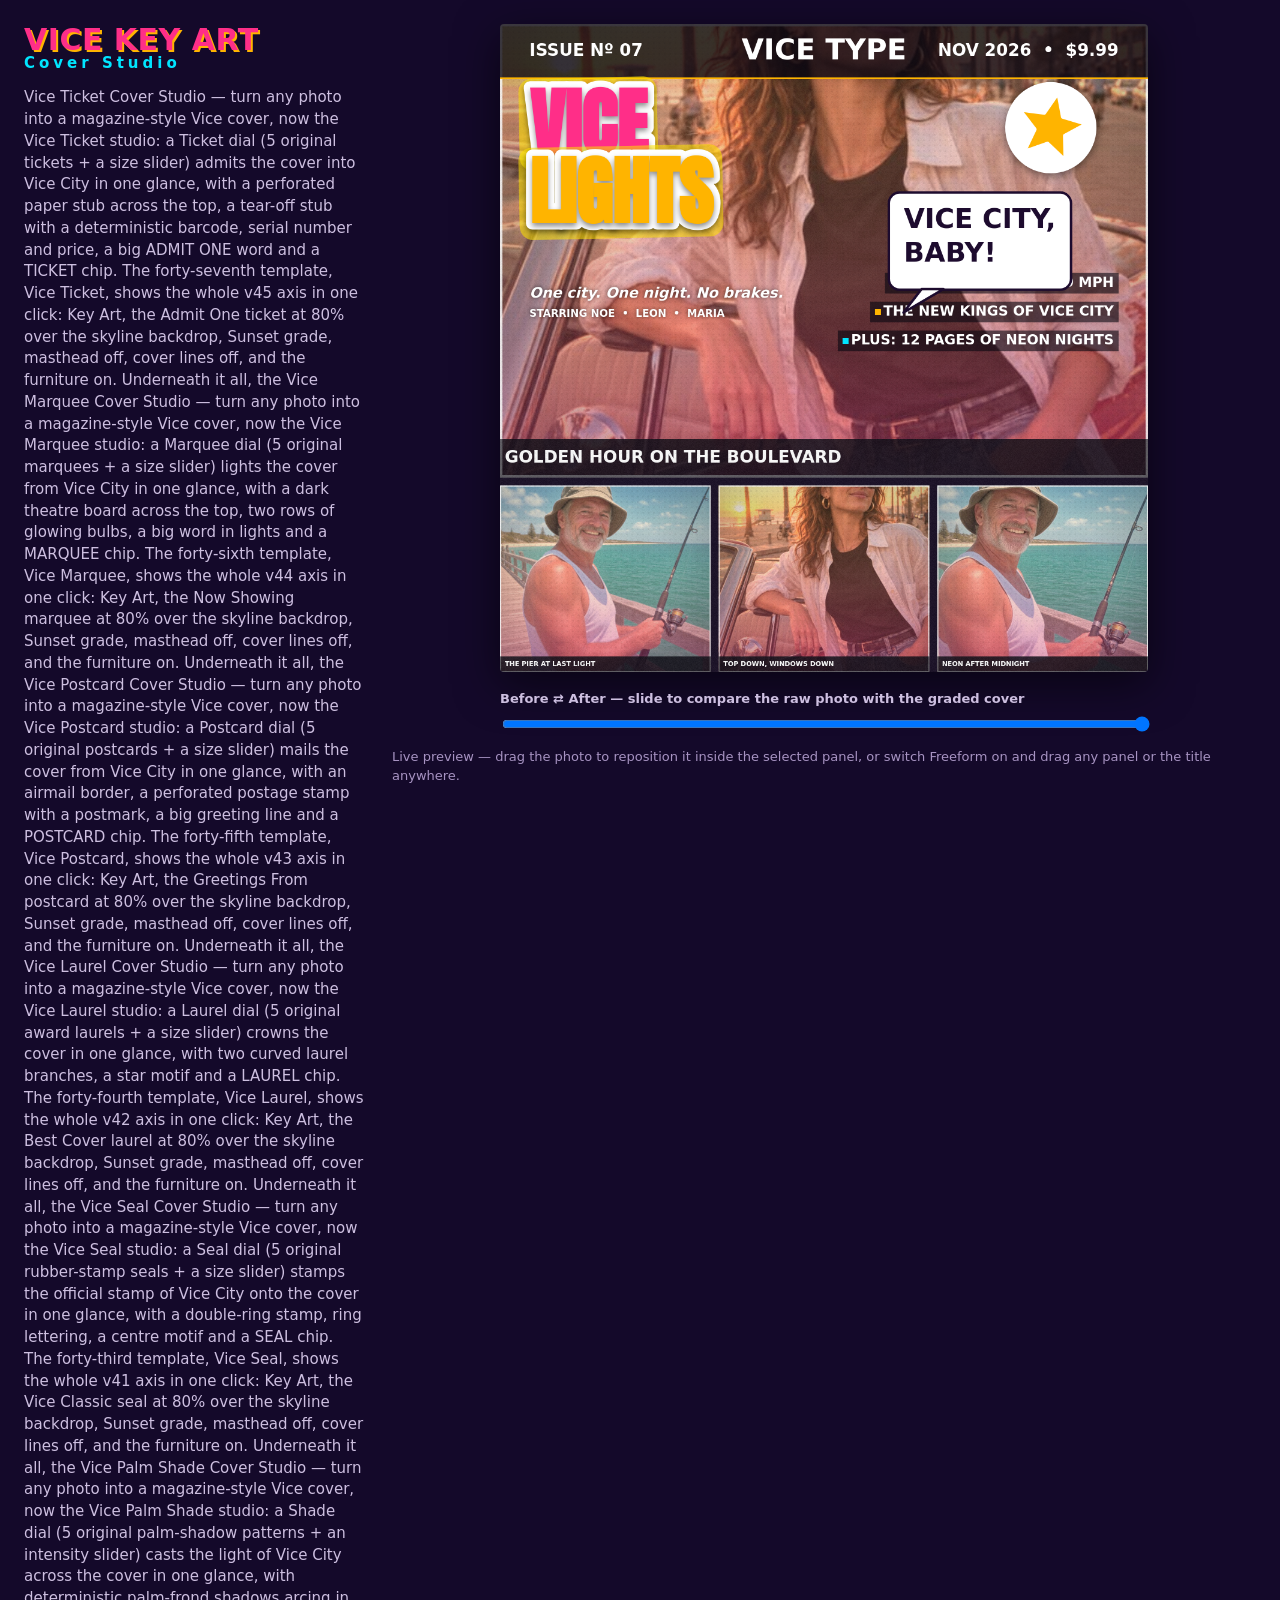
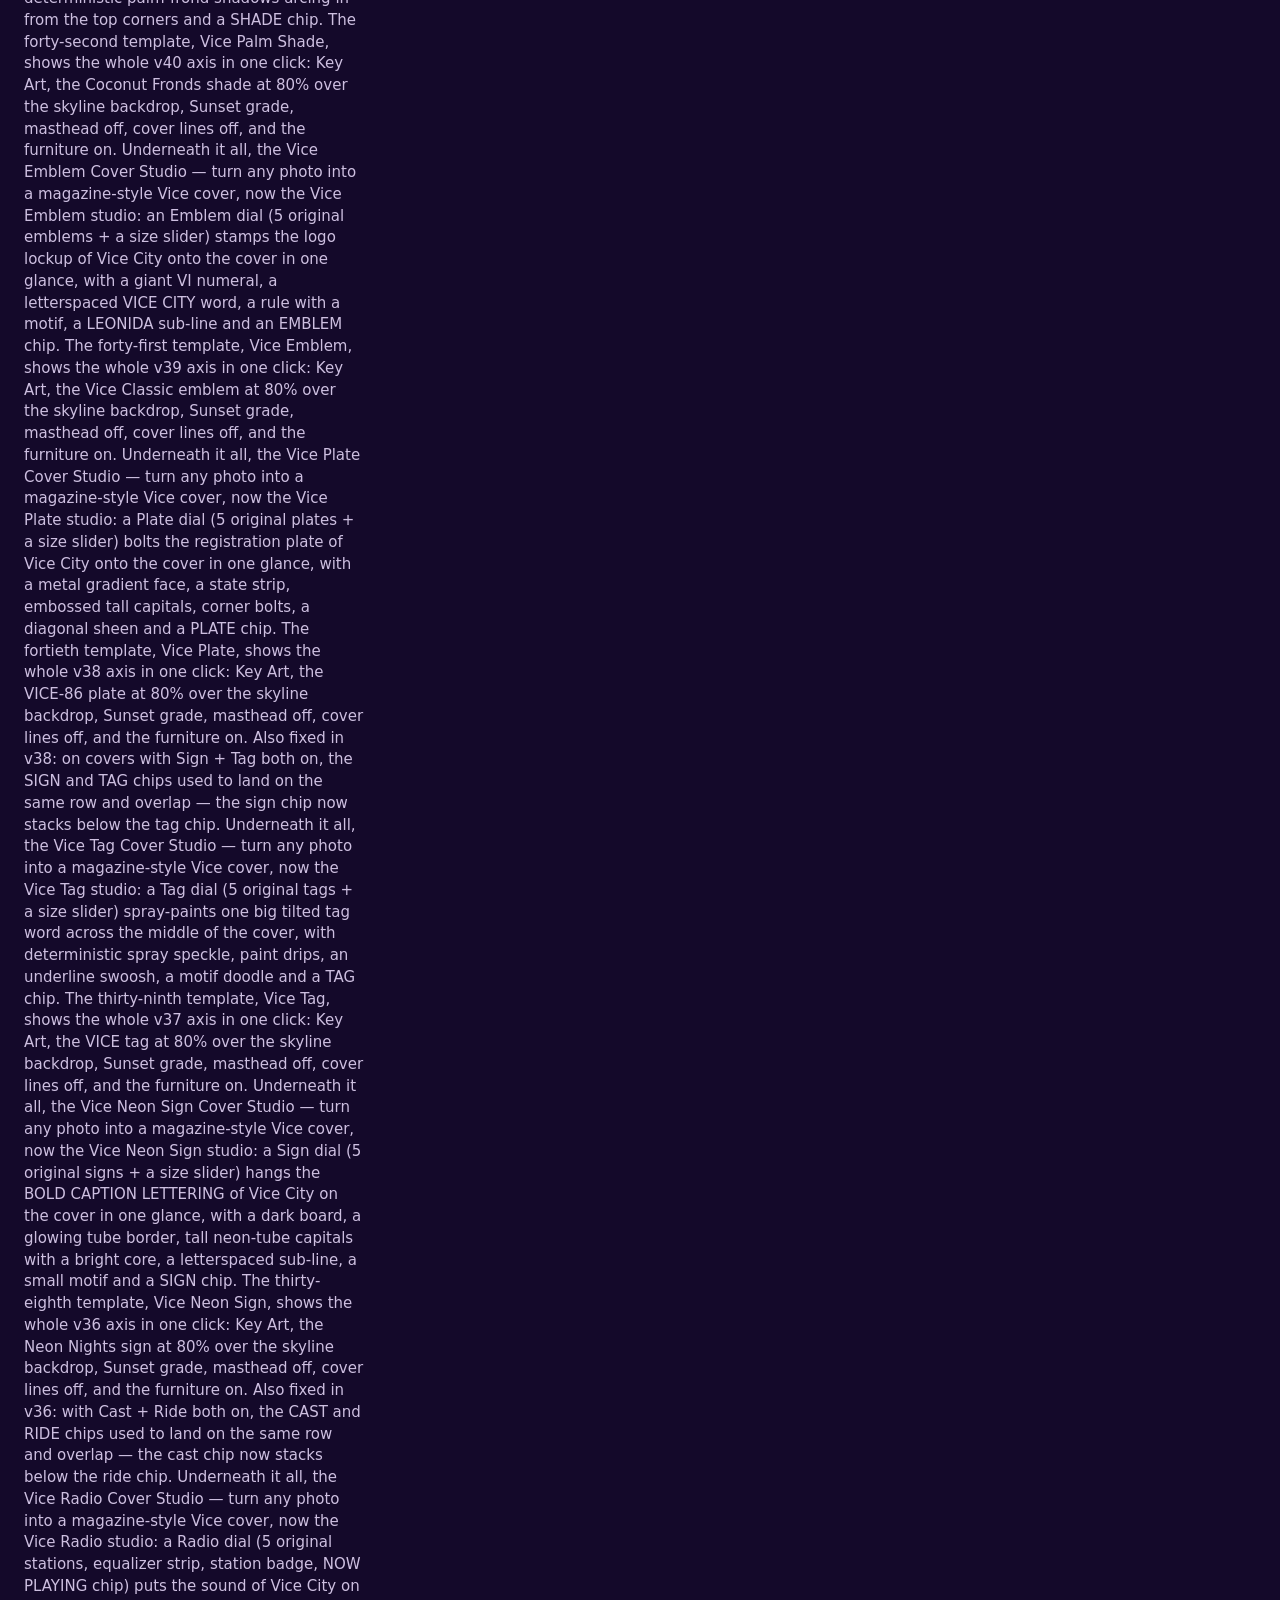
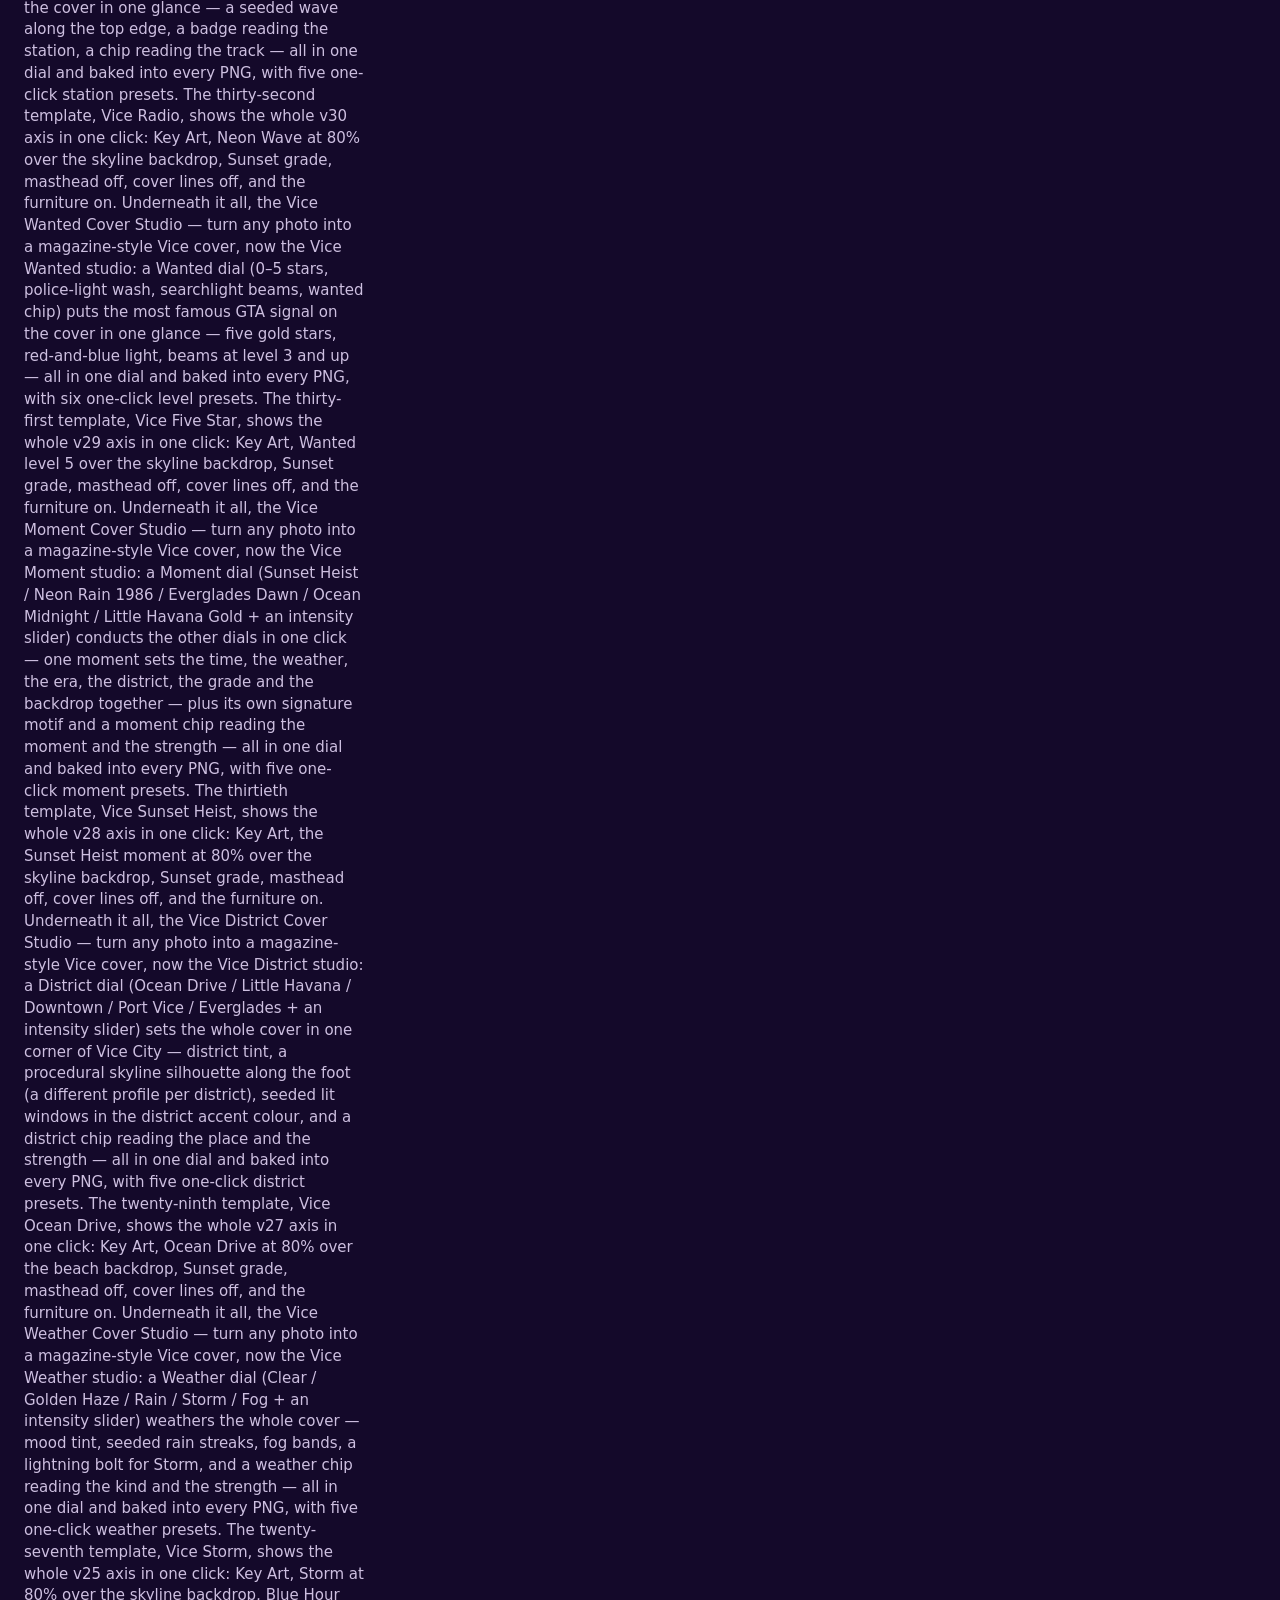
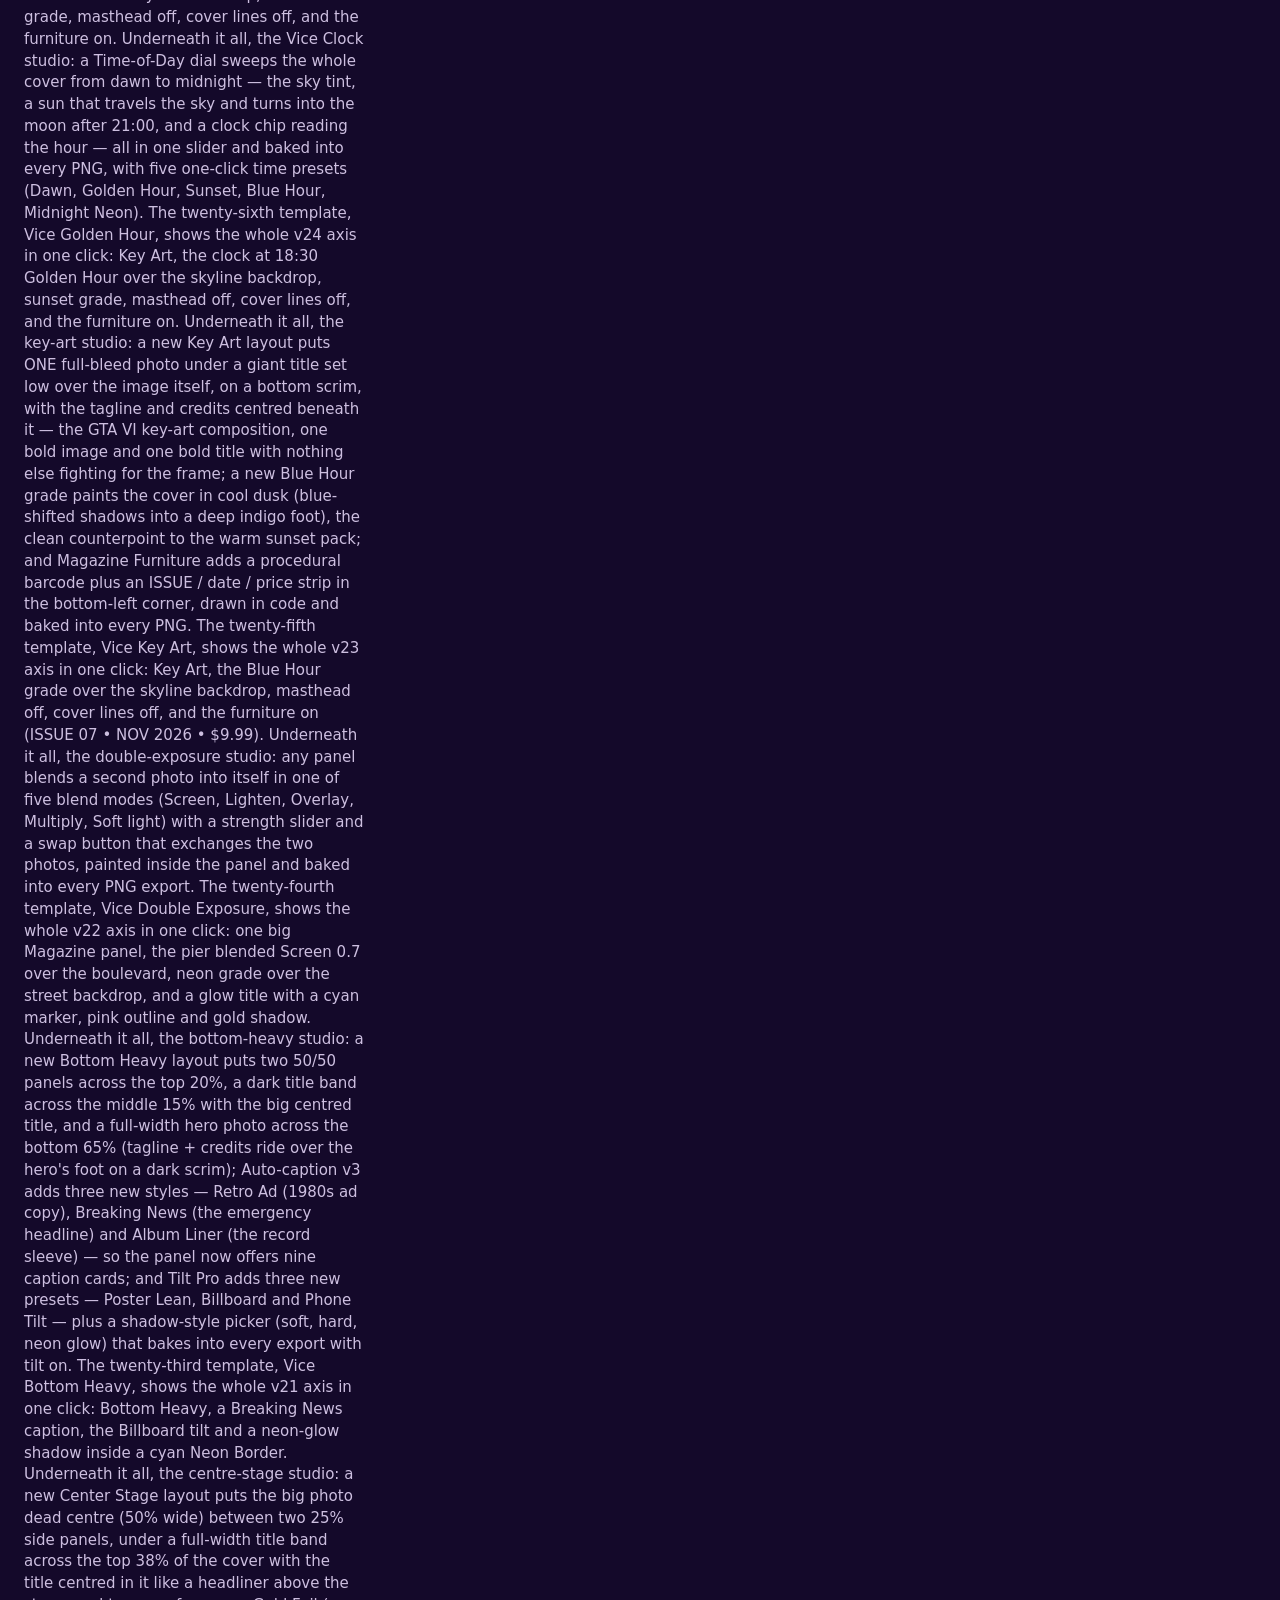
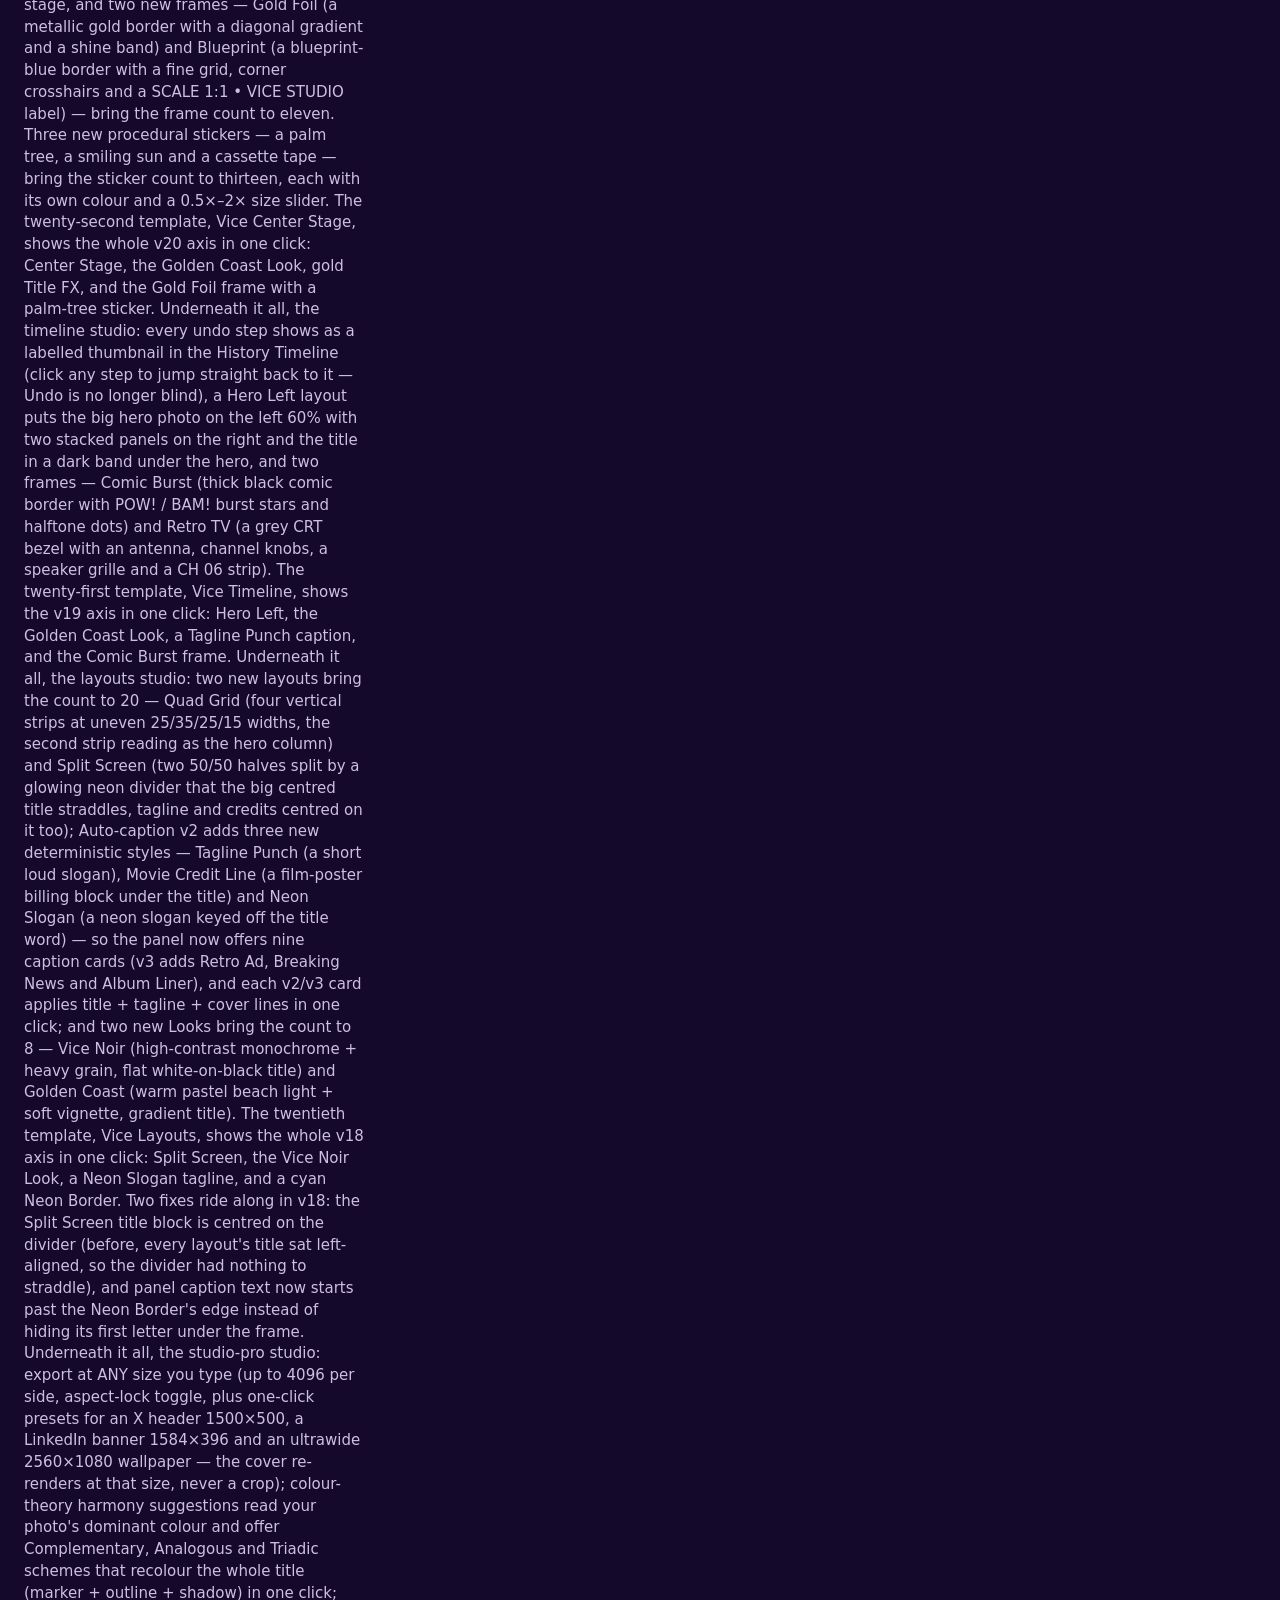
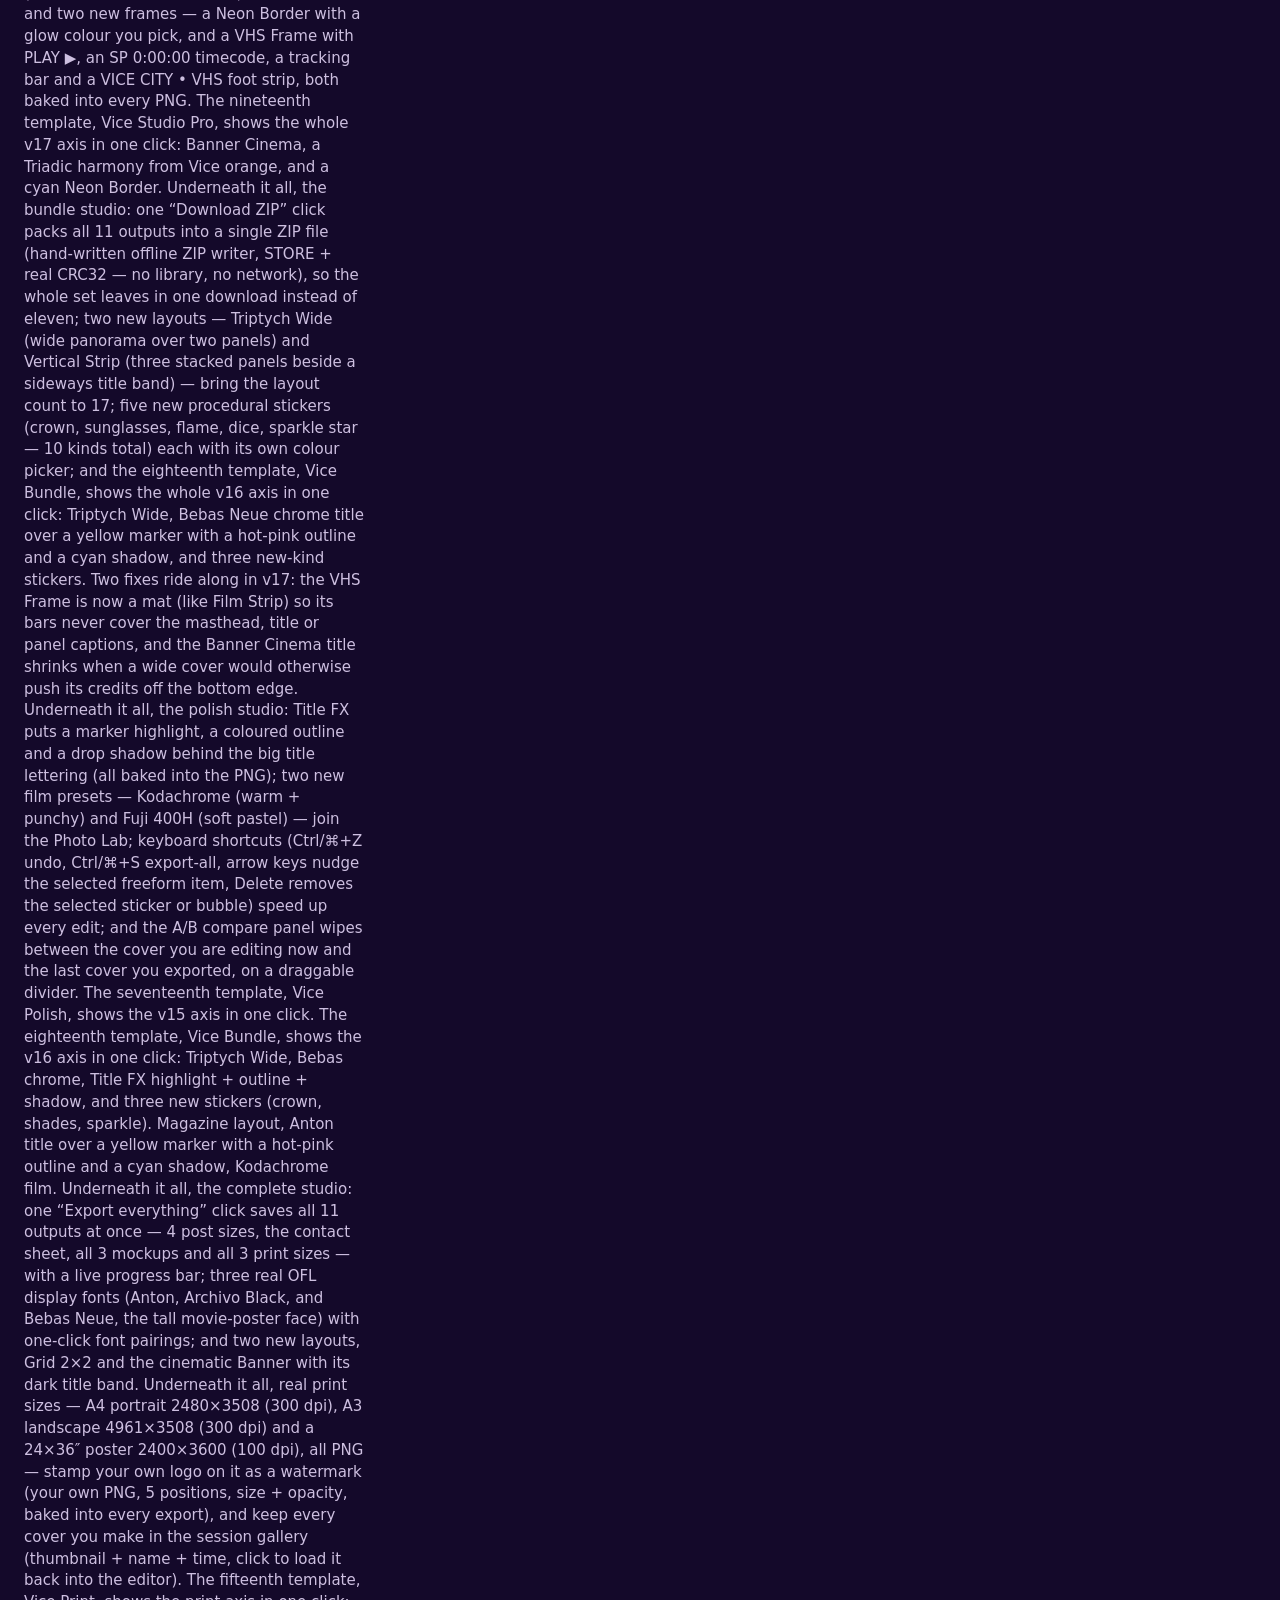
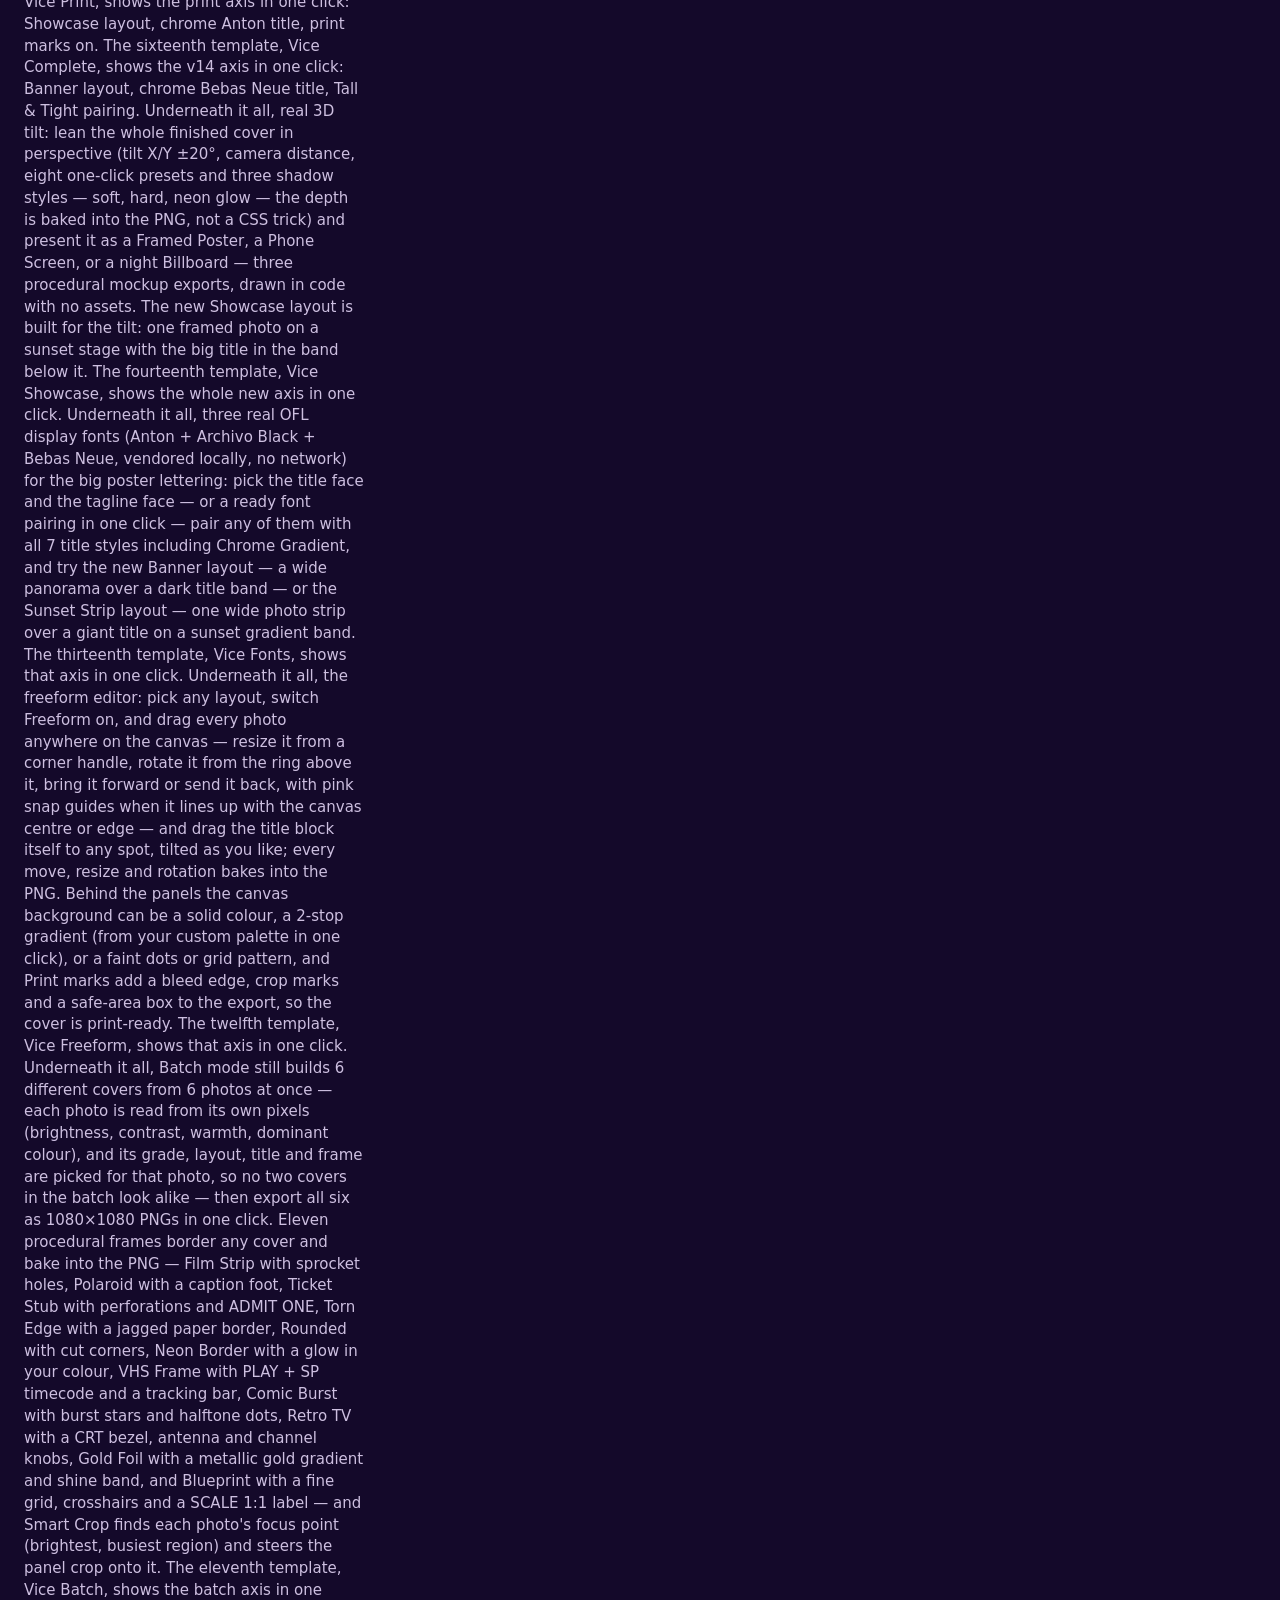
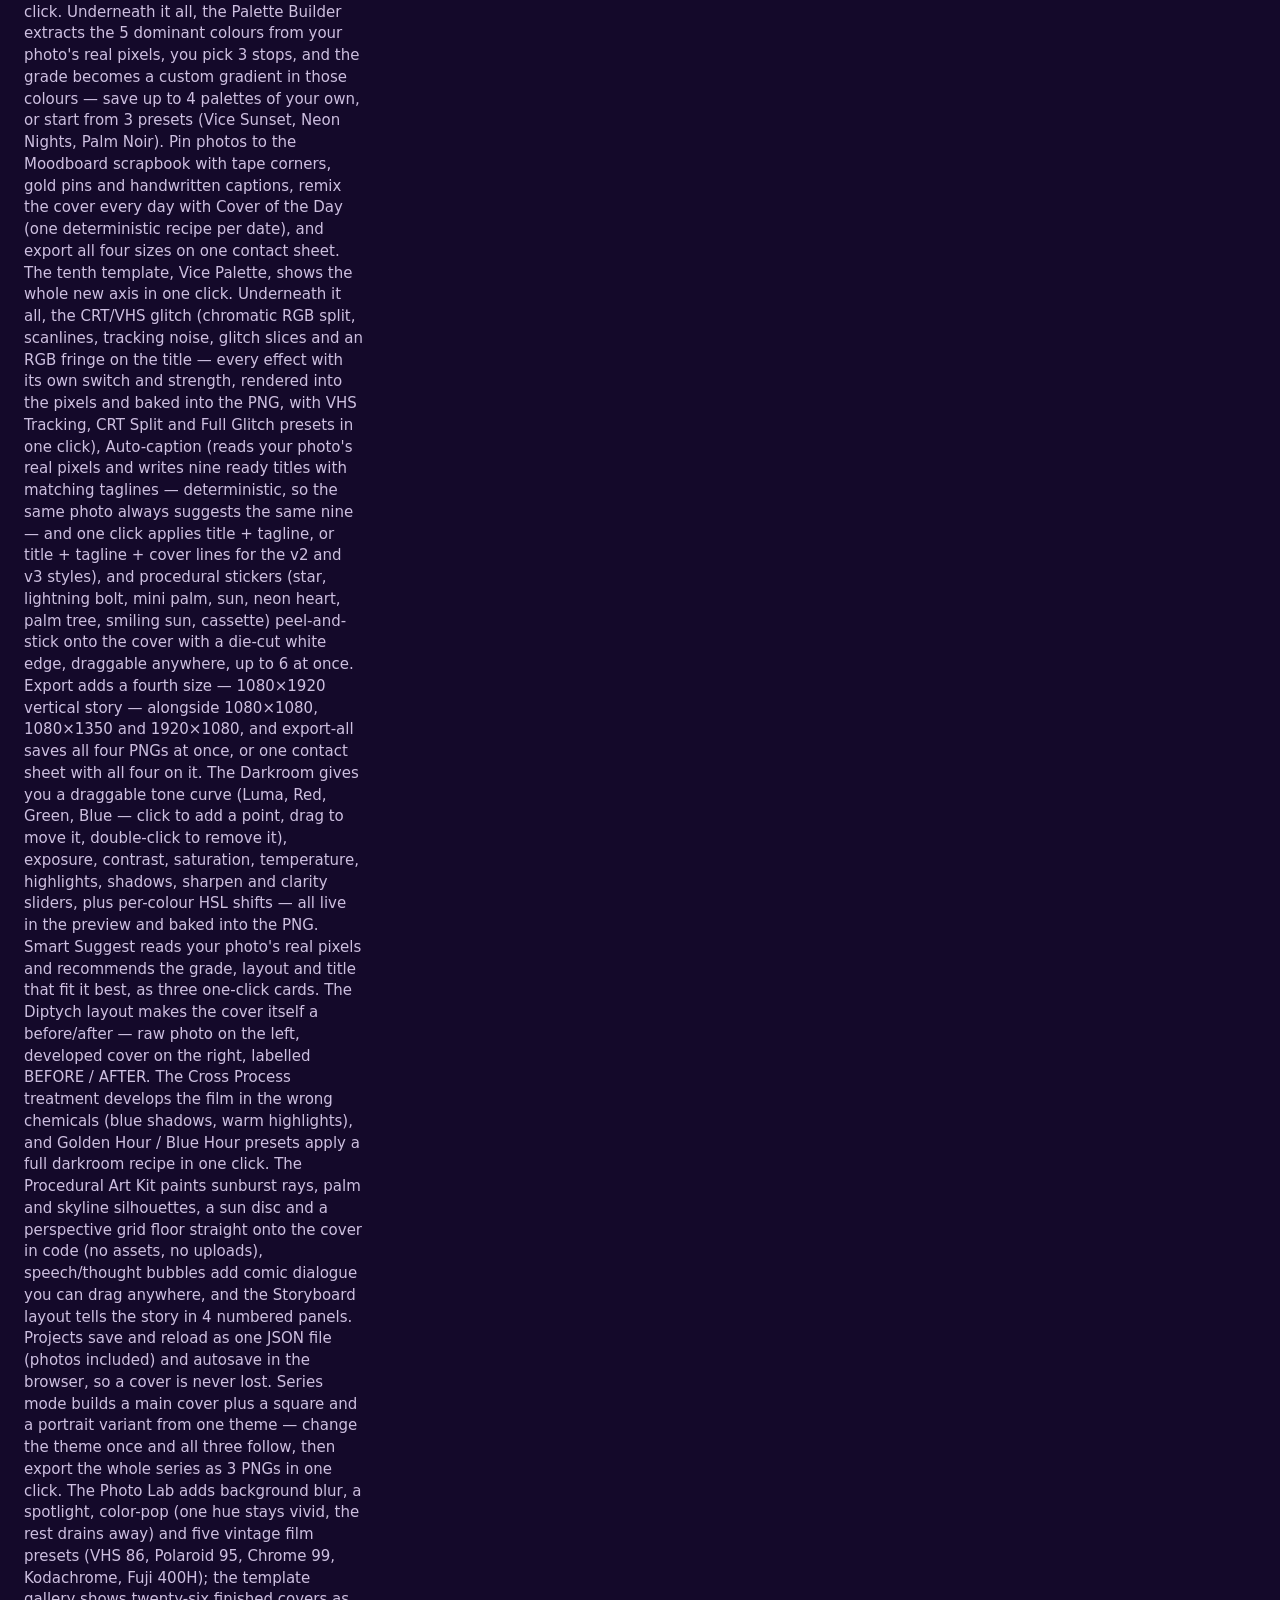
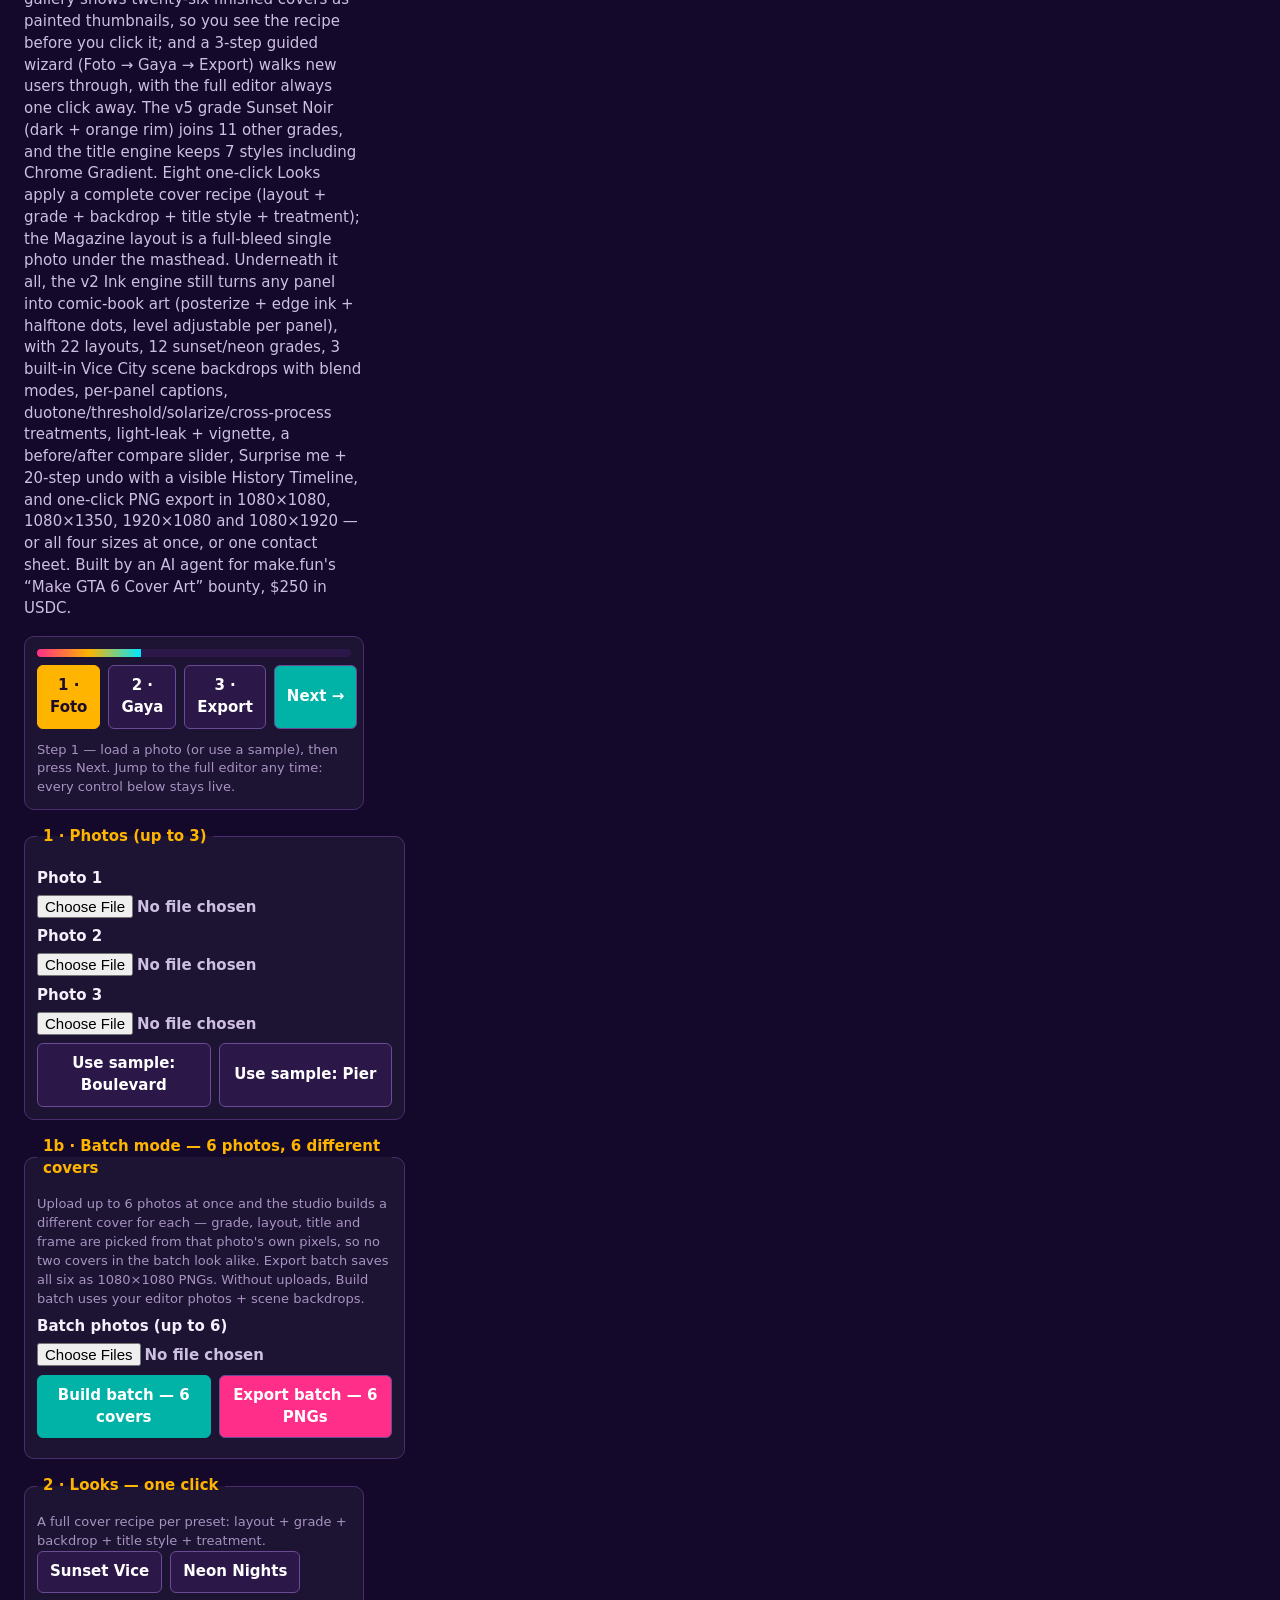
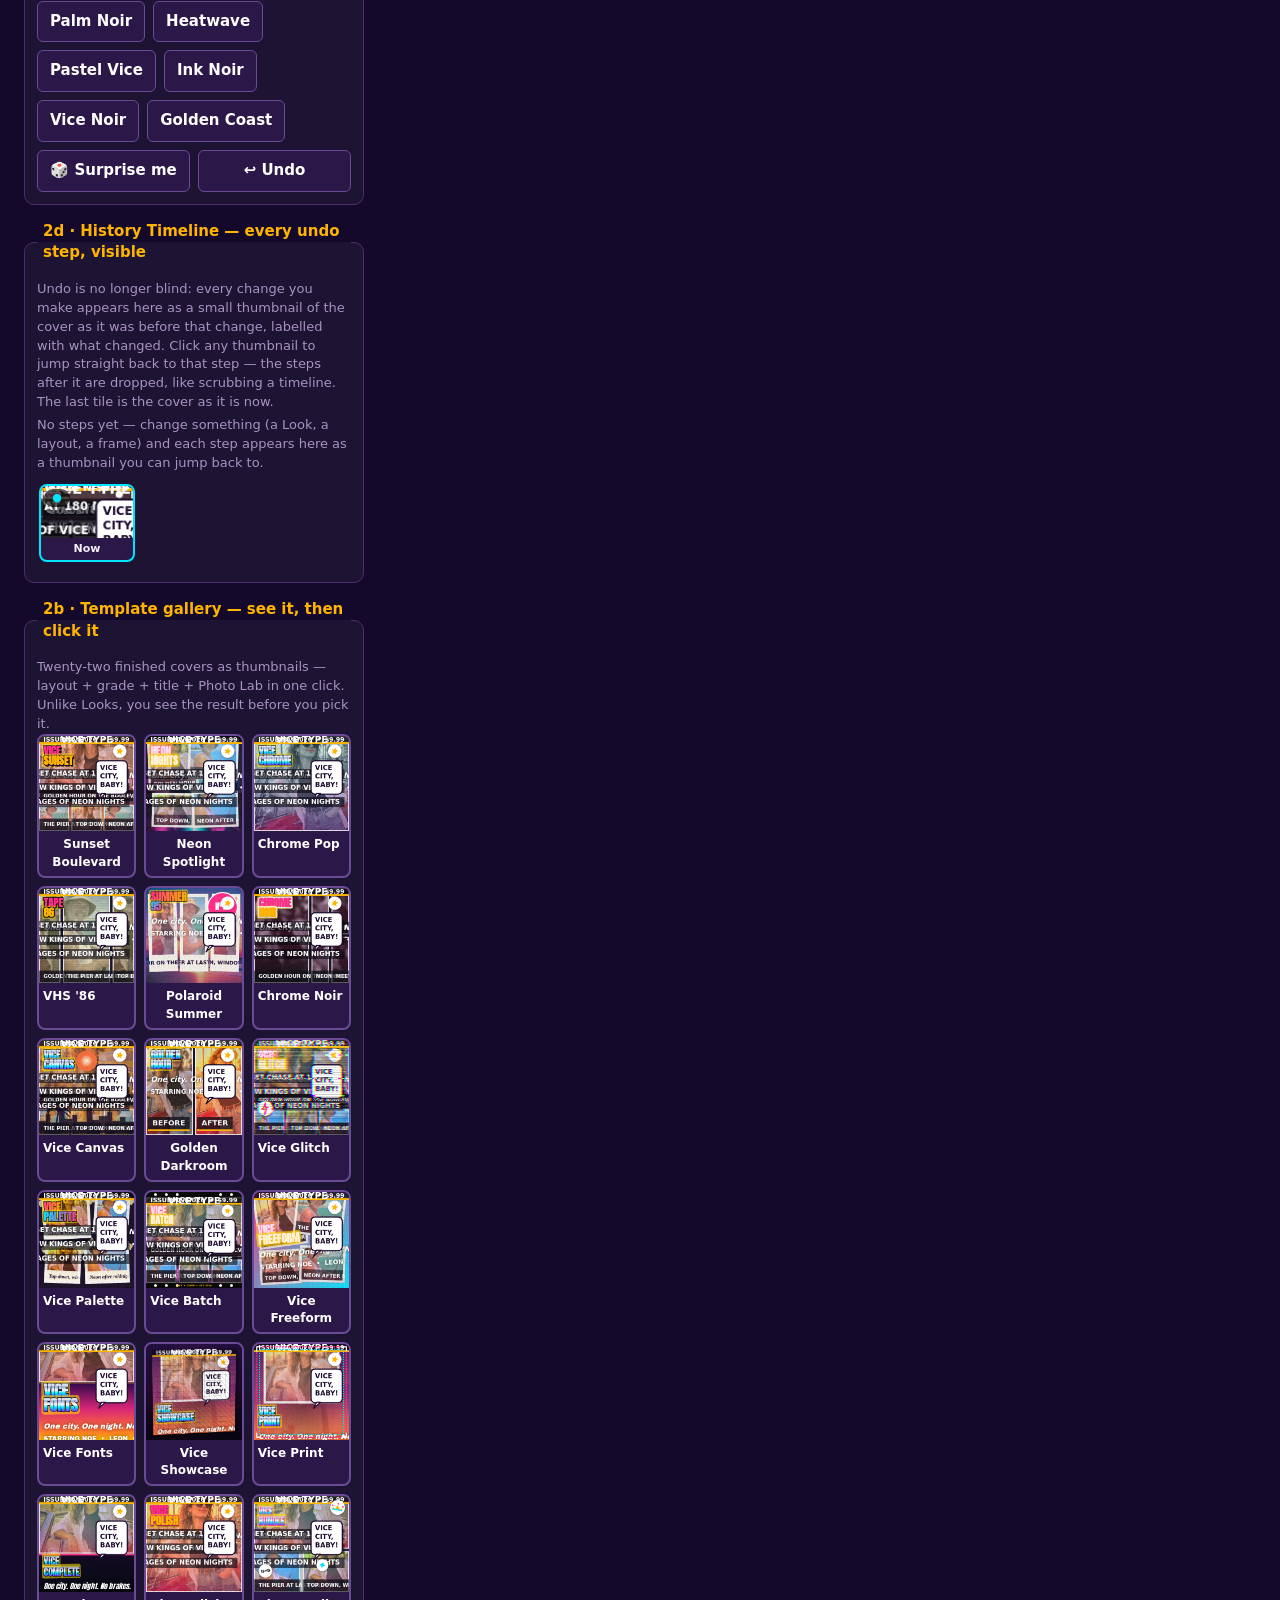
==== commit 649ec83c: "v48: Vice Slots — Slots dial (5 original slots + size) + cabinet + 3 reels + lever + coin tray + SLO" ====
--- a/app/index.html
+++ b/app/index.html
@@ -852,6 +852,22 @@
         <button class="arcadePreset" type="button" data-arcade="palm">Palm Invaders</button>
         <button class="arcadePreset" type="button" data-arcade="gold">Golden Quest</button>
         <button class="arcadePreset" type="button" data-arcade="midnight">Midnight Maze</button>
+      </div>
+    </fieldset>
+
+    <fieldset id="fs-slots">
+      <legend>8ab · Vice Slots — pull the lever, hit the jackpot</legend>
+      <p class="hint">The jackpot of Vice City, in one dial: pick a slot machine and the cover gains a dark cabinet across the top, a big word in bold capitals with a letterspaced sub-line under it — Neon 7s, Sunset Sevens, Palm Jackpot, Golden Cherries or Midnight Diamonds — each with its own word, sub-line, motif, ink and accent, plus a glowing jackpot readout carrying the machine's jackpot and paylines, three spinning reels with a payline across the centre row, a pull lever tilted to a deterministic angle, and a coin tray with gold coins at the foot, drawn over the photo but under the title, plus a SLOTS chip reading the machine and the size. When the arcade is on, the cabinet hangs under the arcade cabinet so the two never cover each other. The size slider sets how tall the cabinet and how big the lettering run — all baked into every PNG export. Try the Vice Slots template for the full look in one click.</p>
+      <label class="check"><input id="slotsOn" type="checkbox"> Slots on</label>
+      <label>Size <span id="slotsSizeVal">NEON 7S • 80%</span>
+        <input id="slotsSize" type="range" min="0" max="100" step="5" value="80">
+      </label>
+      <div class="row">
+        <button class="slotsPreset" type="button" data-slots="neon">Neon 7s</button>
+        <button class="slotsPreset" type="button" data-slots="sunset">Sunset Sevens</button>
+        <button class="slotsPreset" type="button" data-slots="palm">Palm Jackpot</button>
+        <button class="slotsPreset" type="button" data-slots="cherry">Golden Cherries</button>
+        <button class="slotsPreset" type="button" data-slots="diamond">Midnight Diamonds</button>
       </div>
     </fieldset>
 
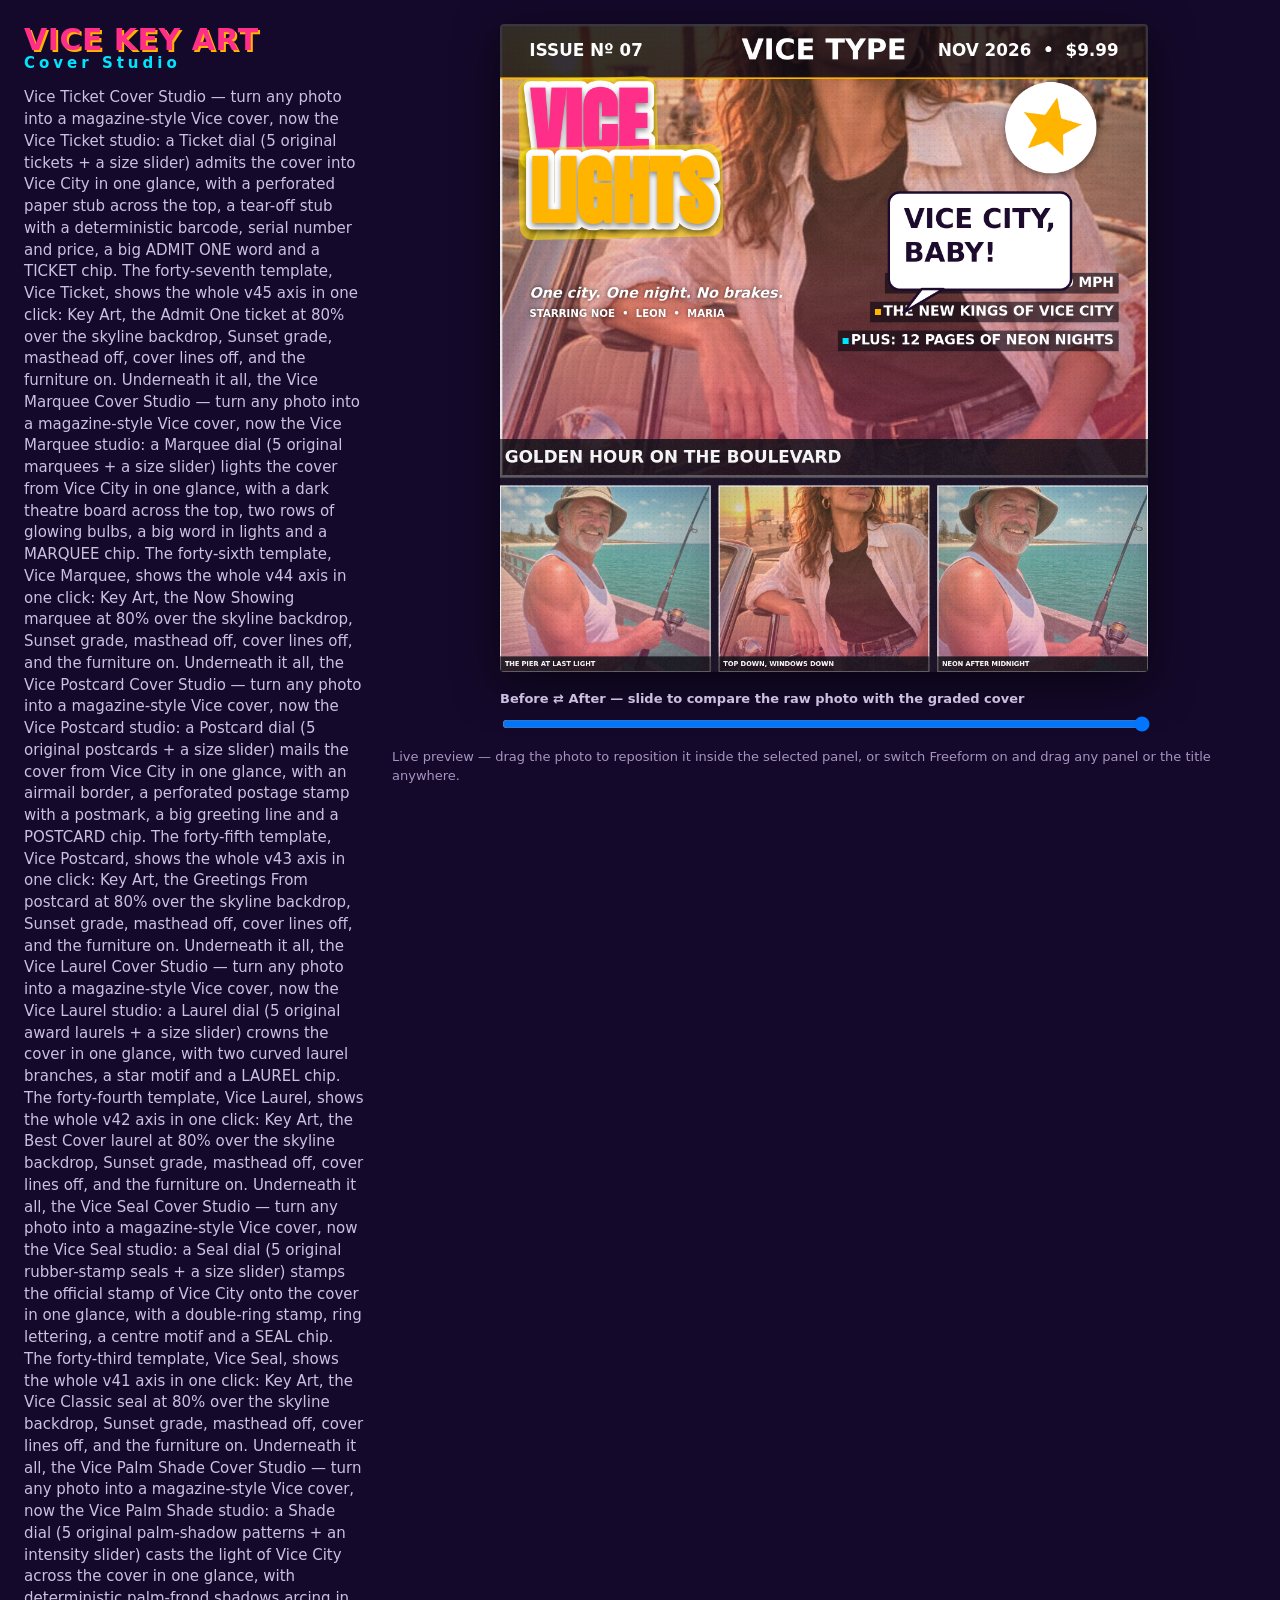
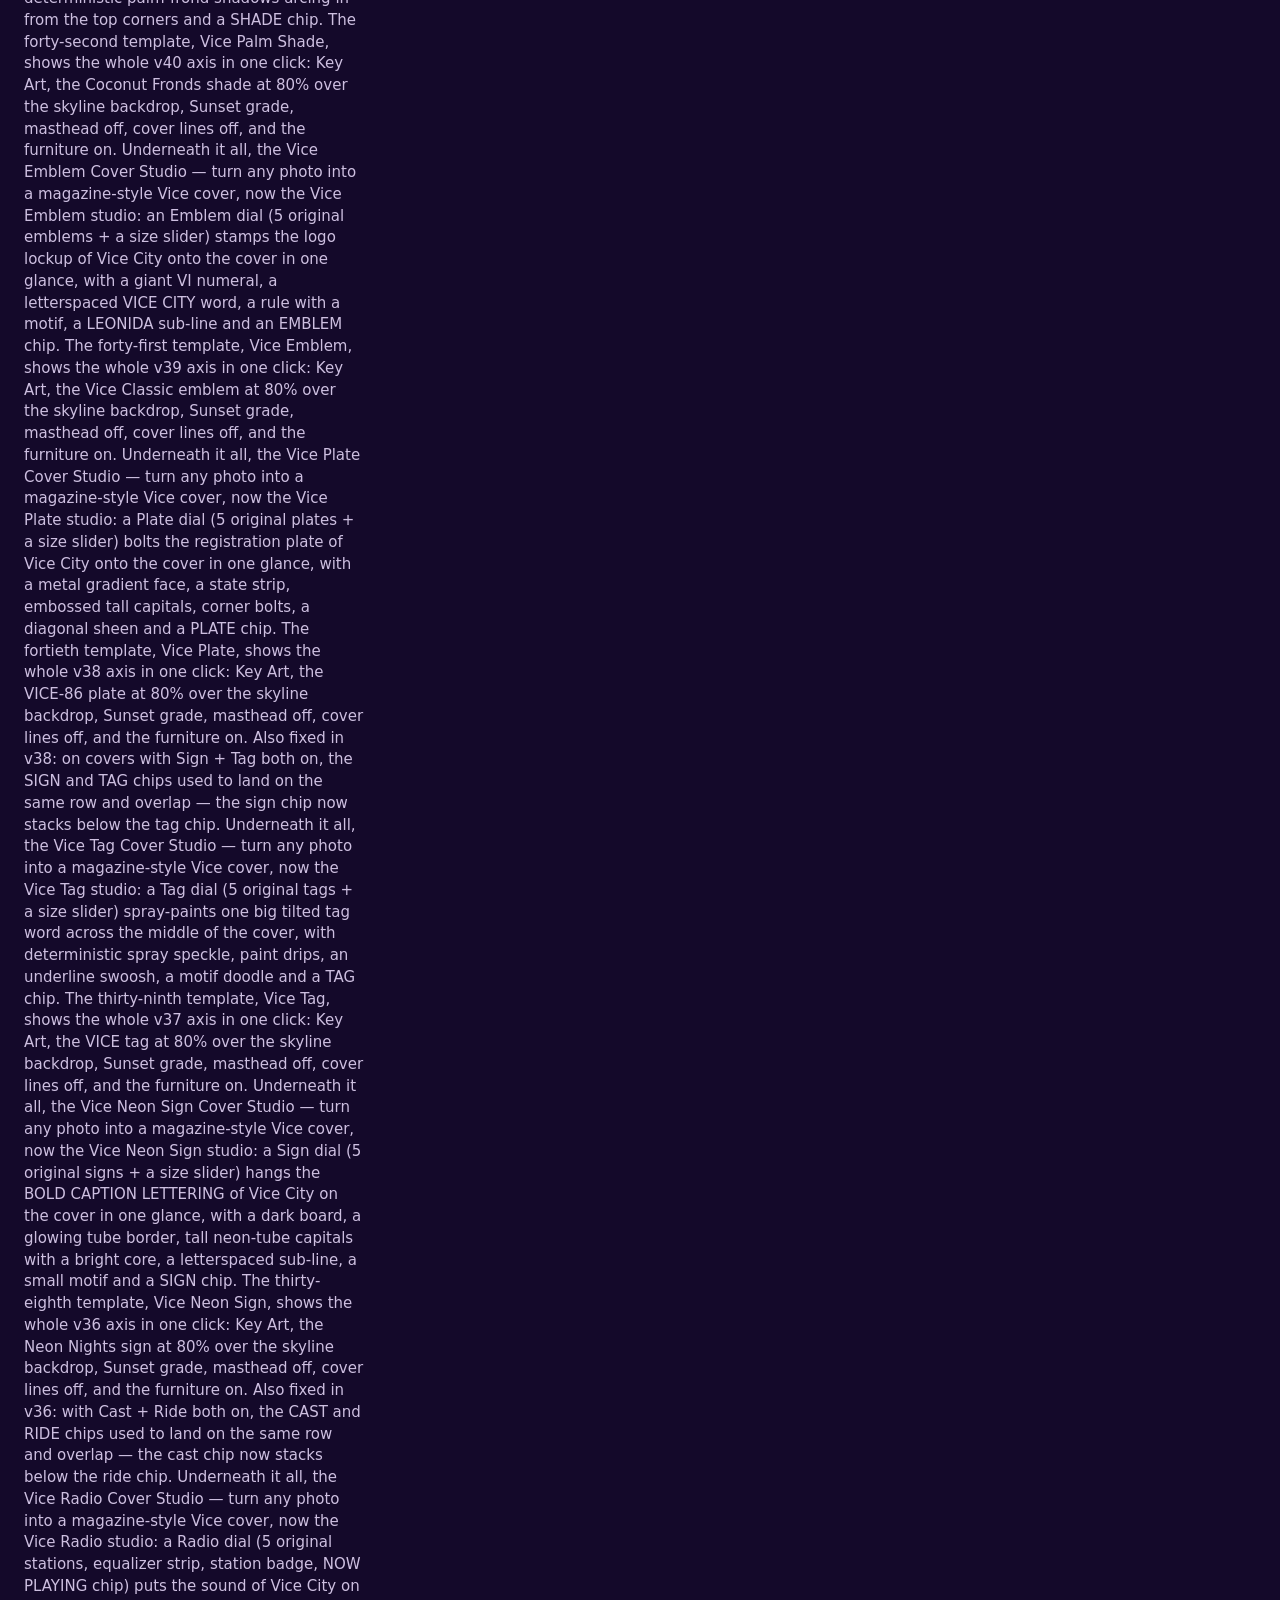
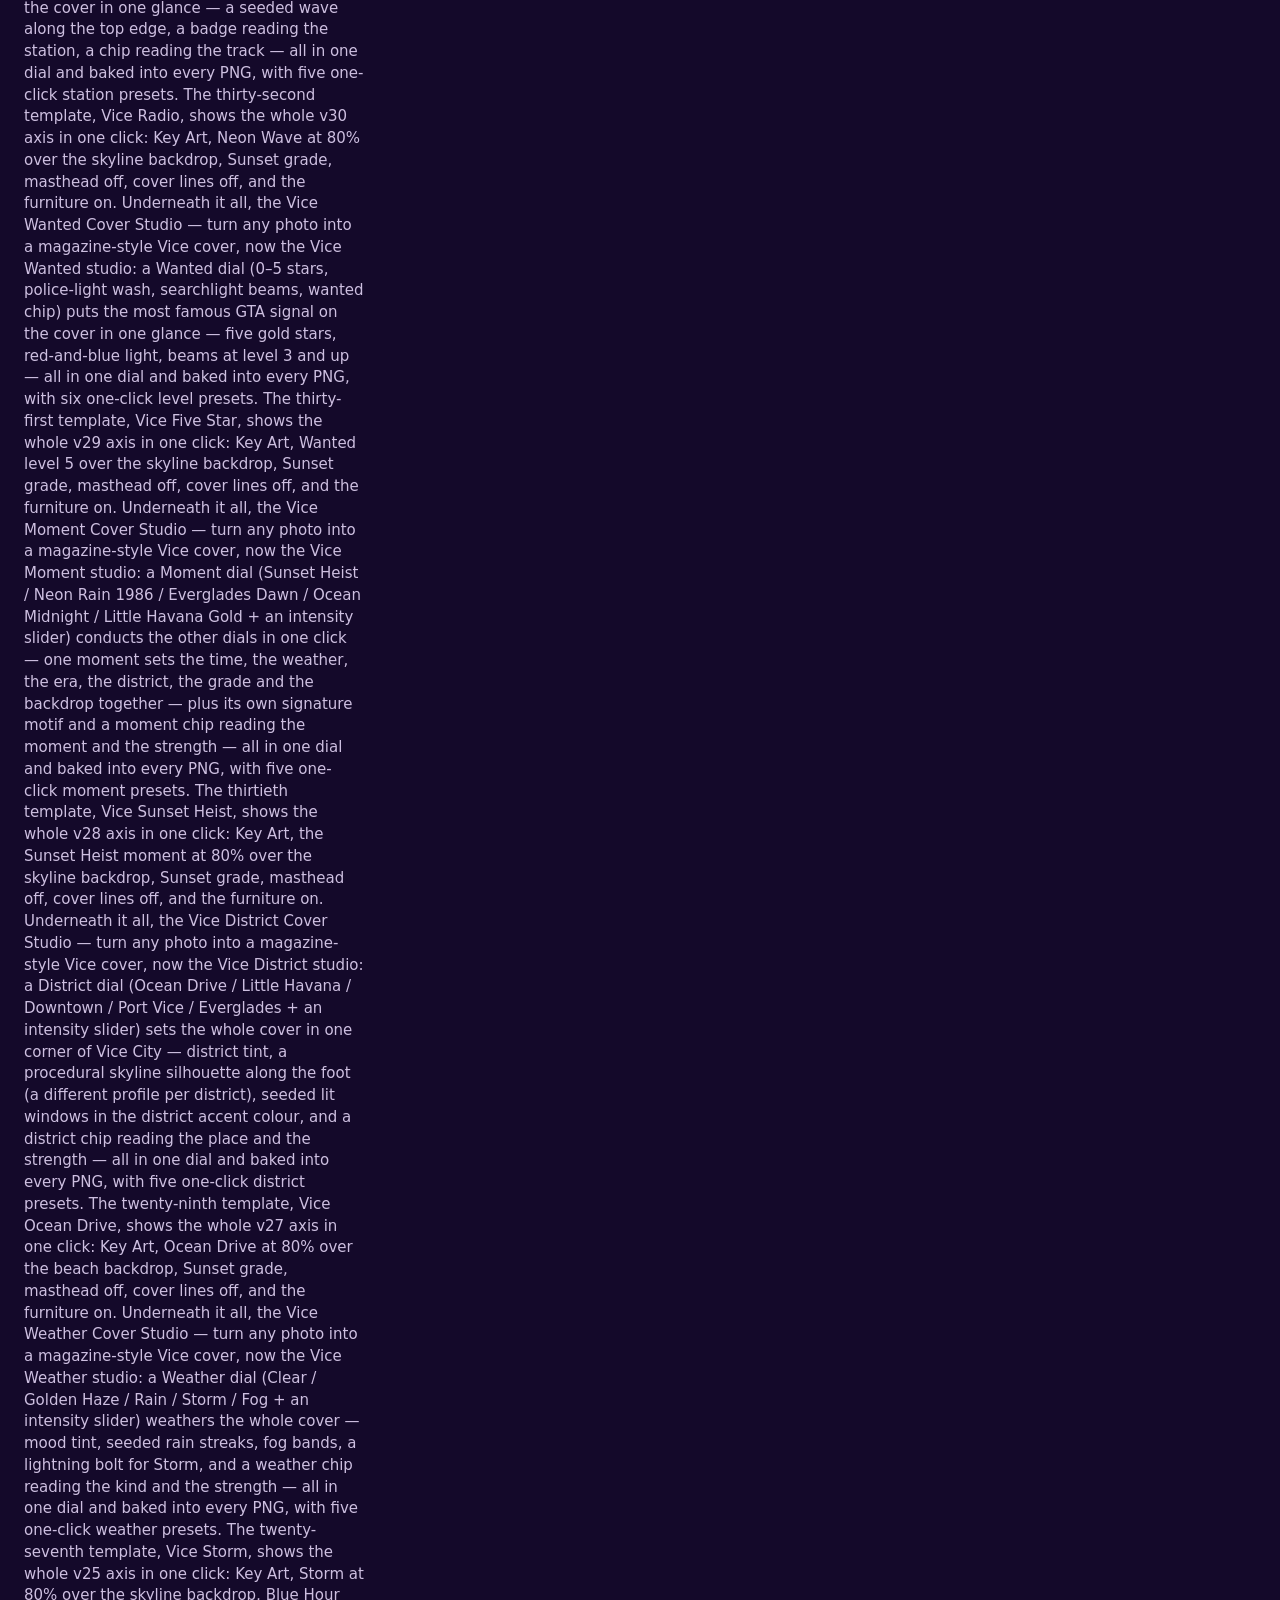
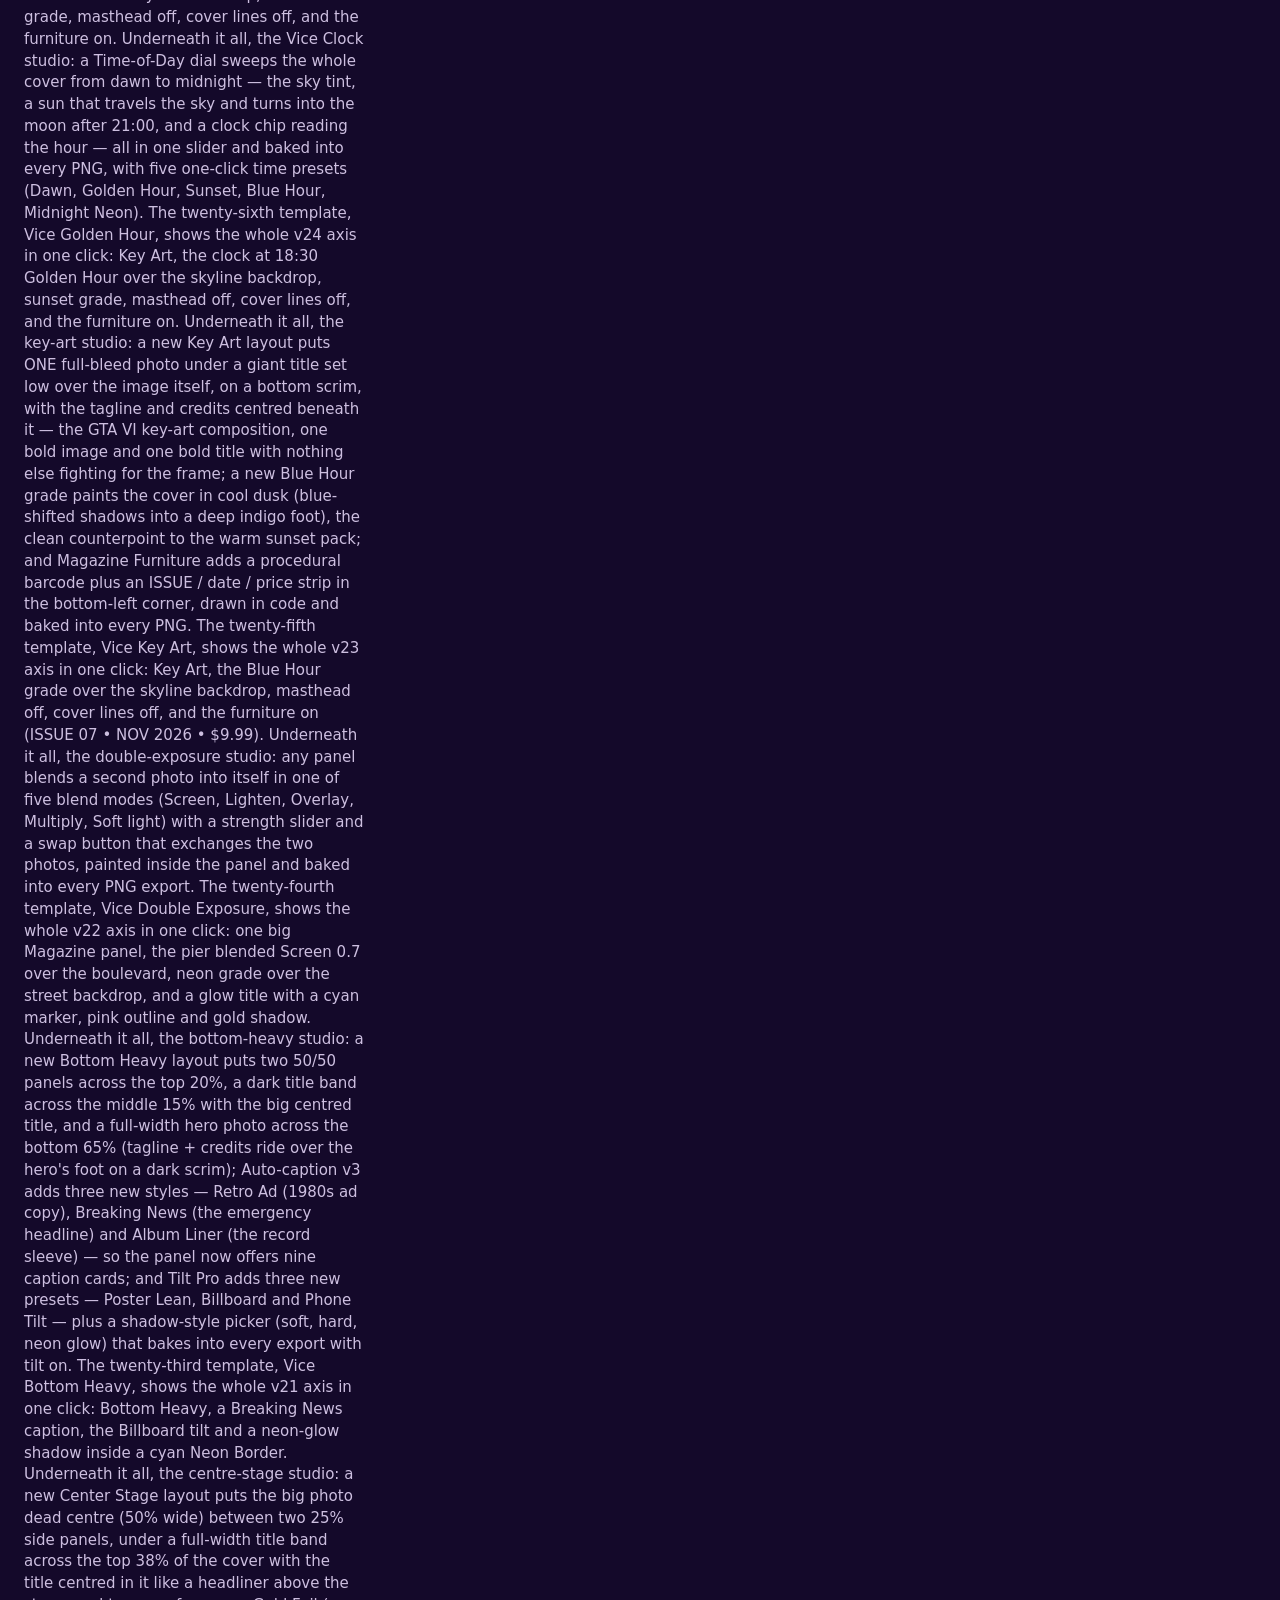
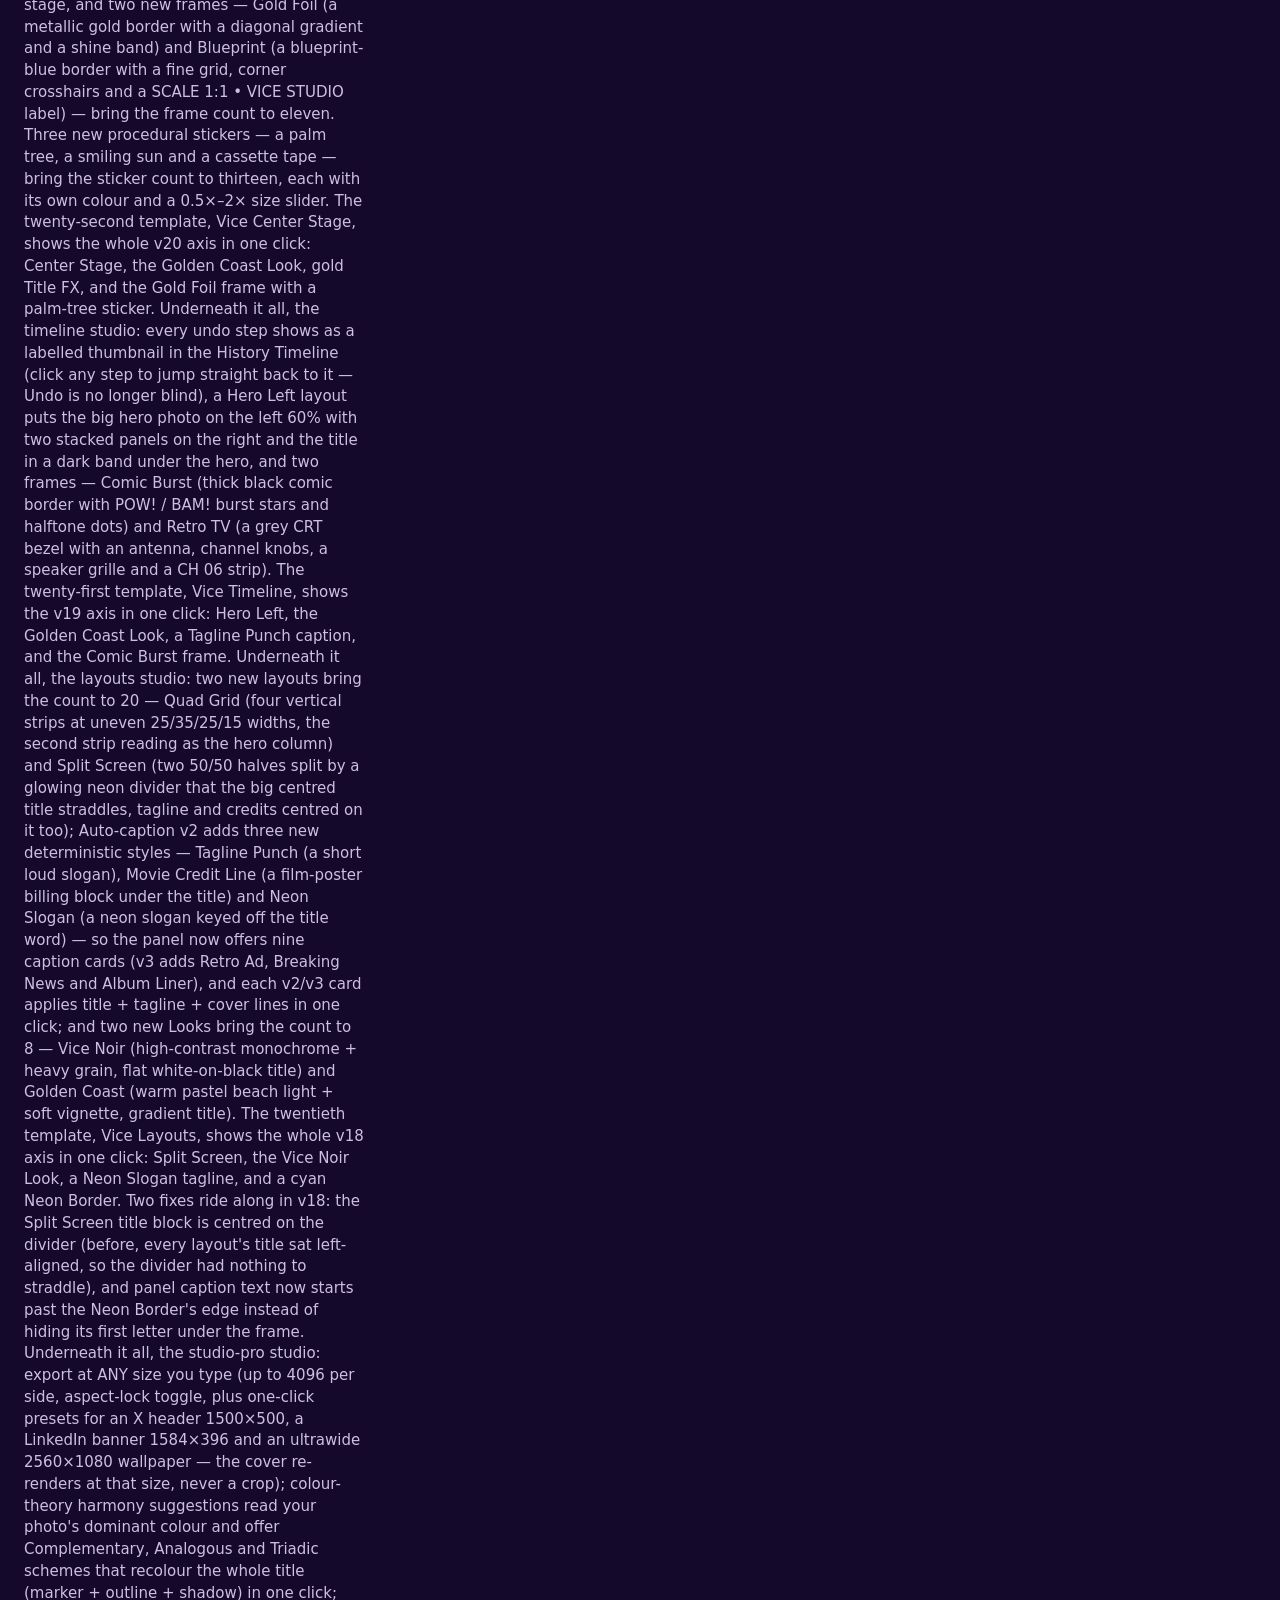
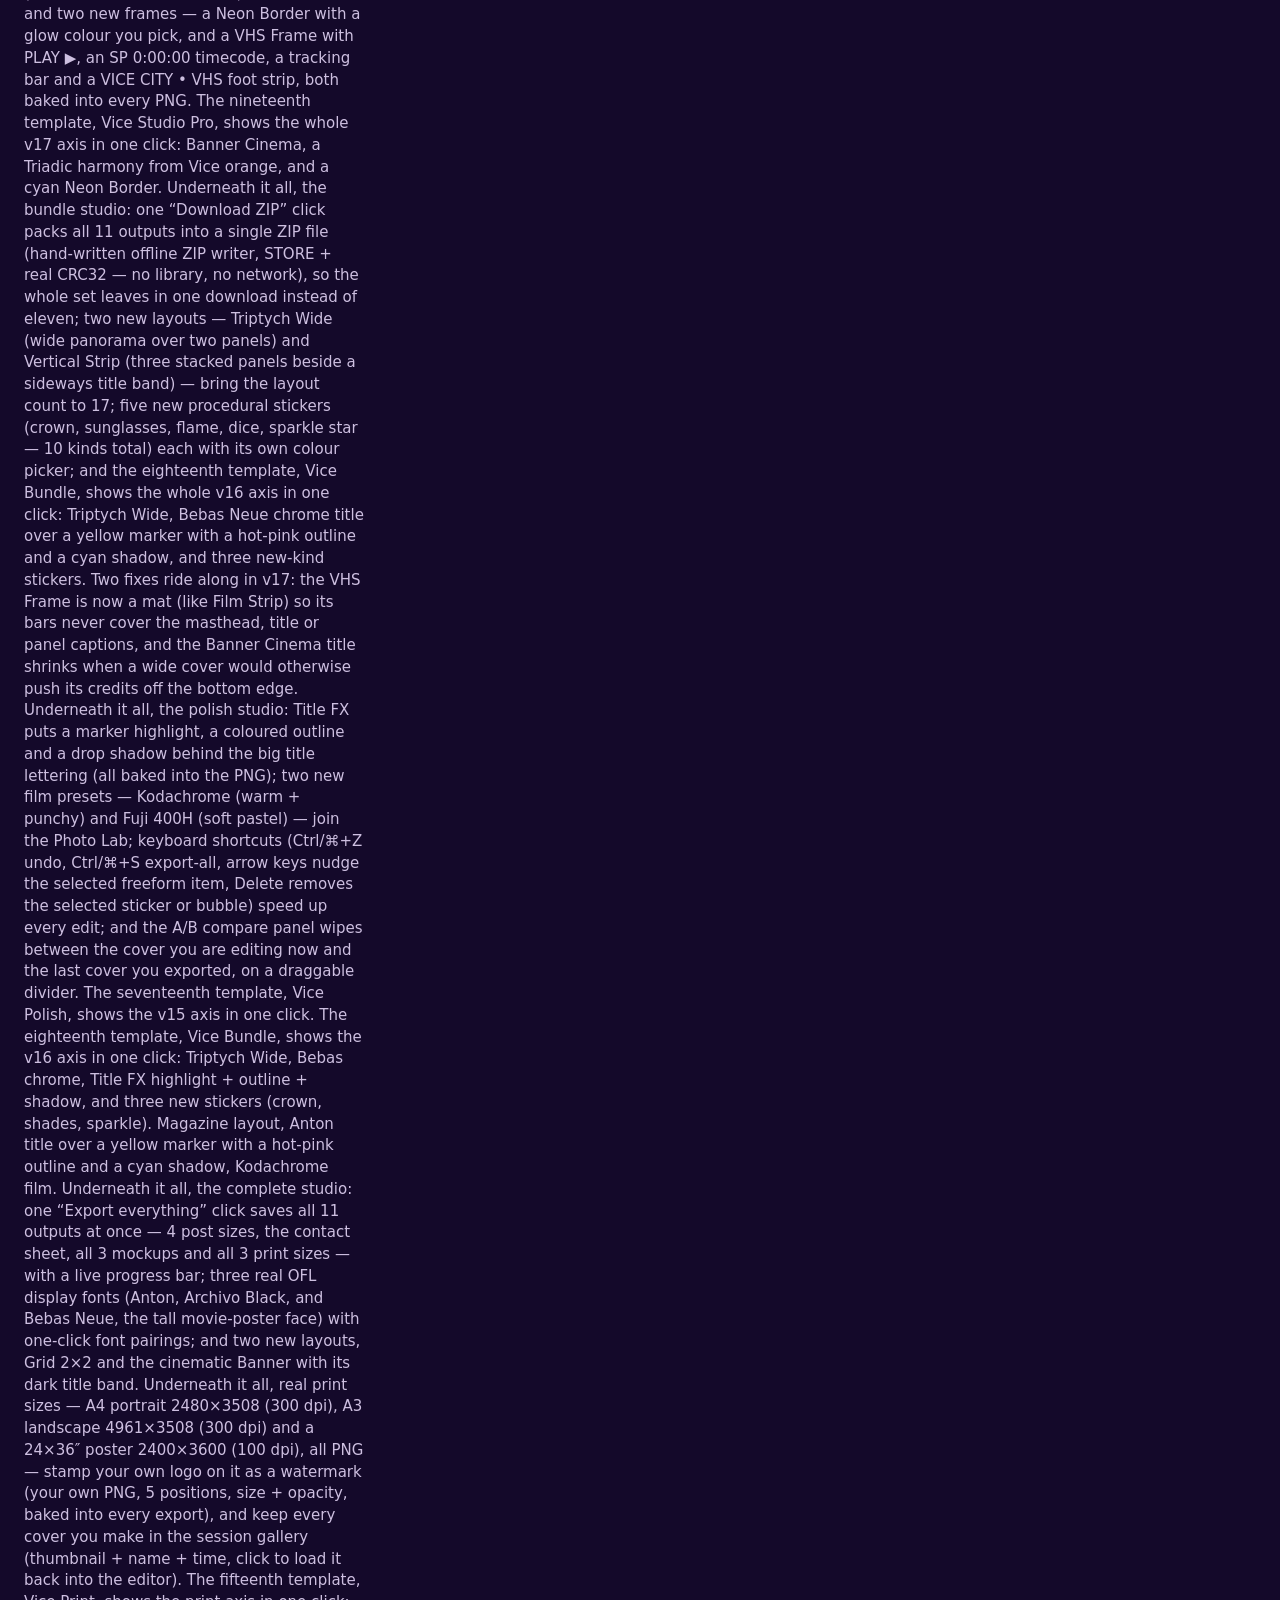
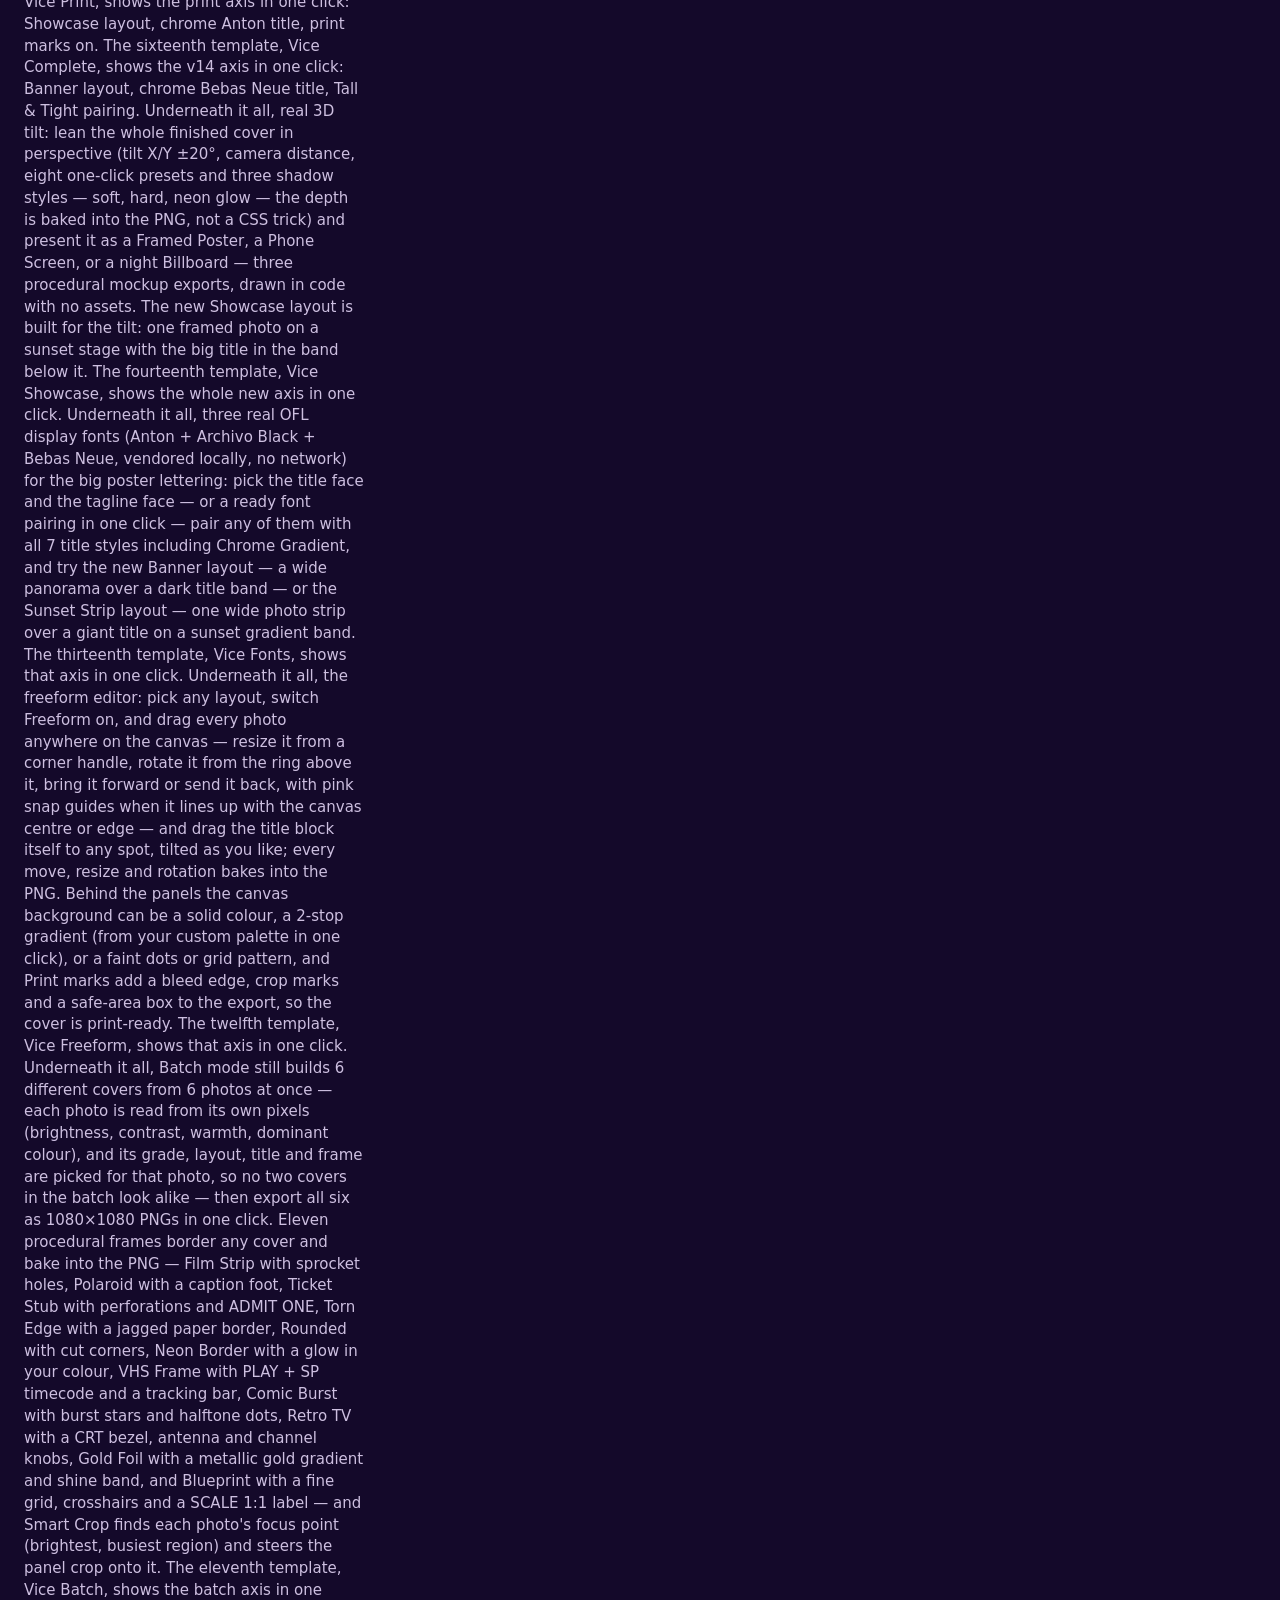
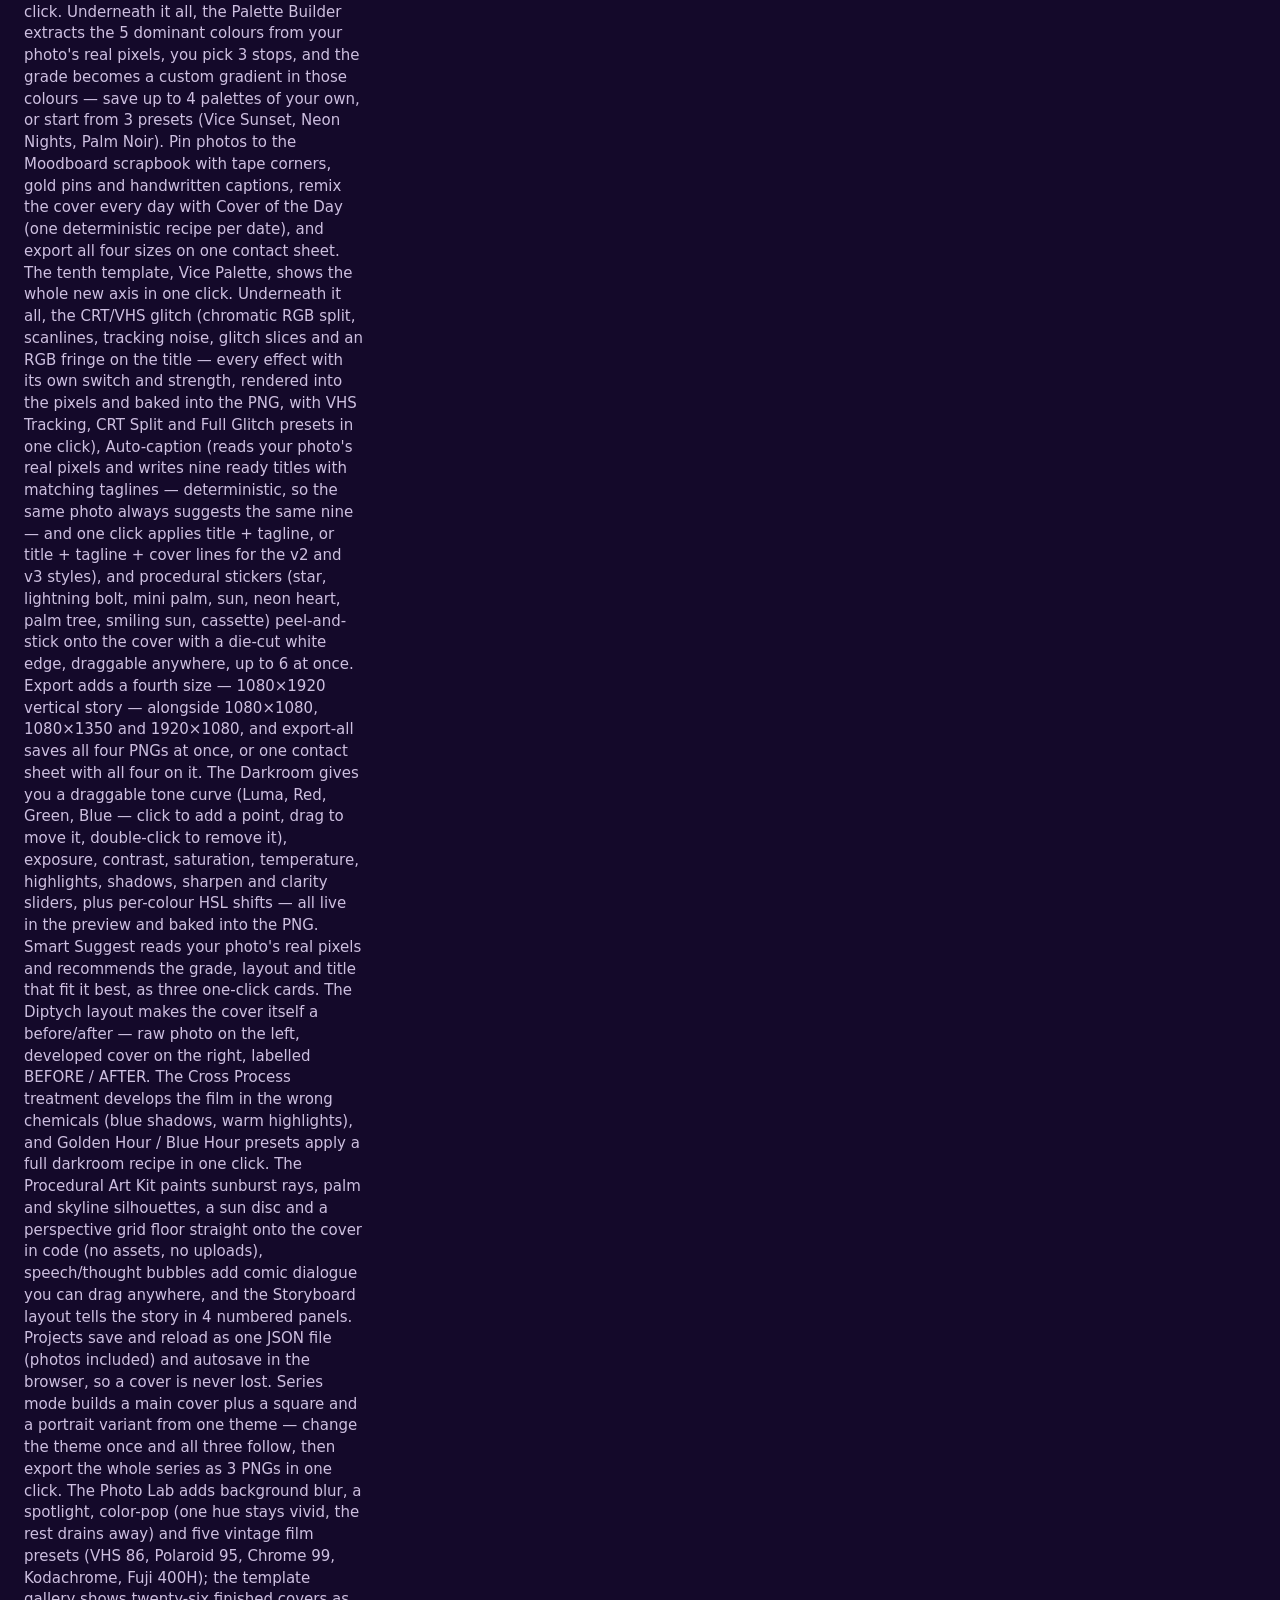
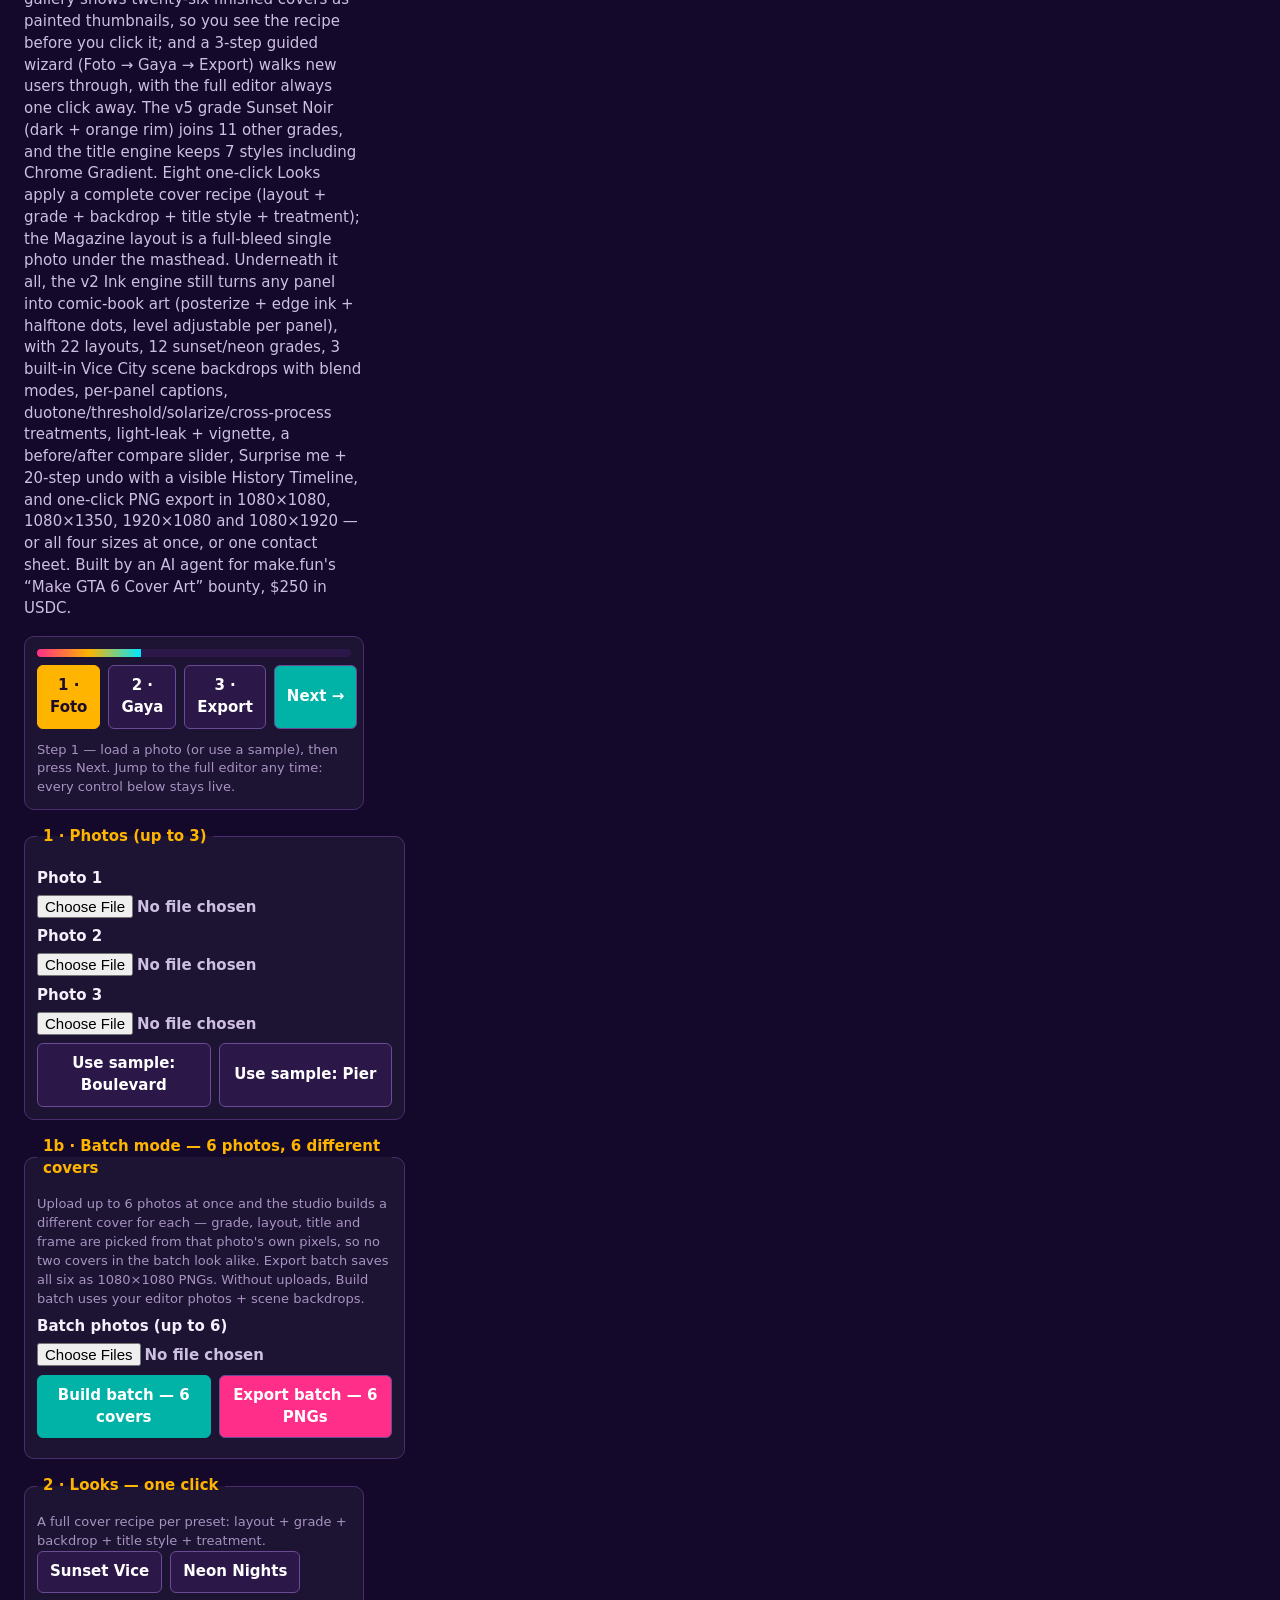
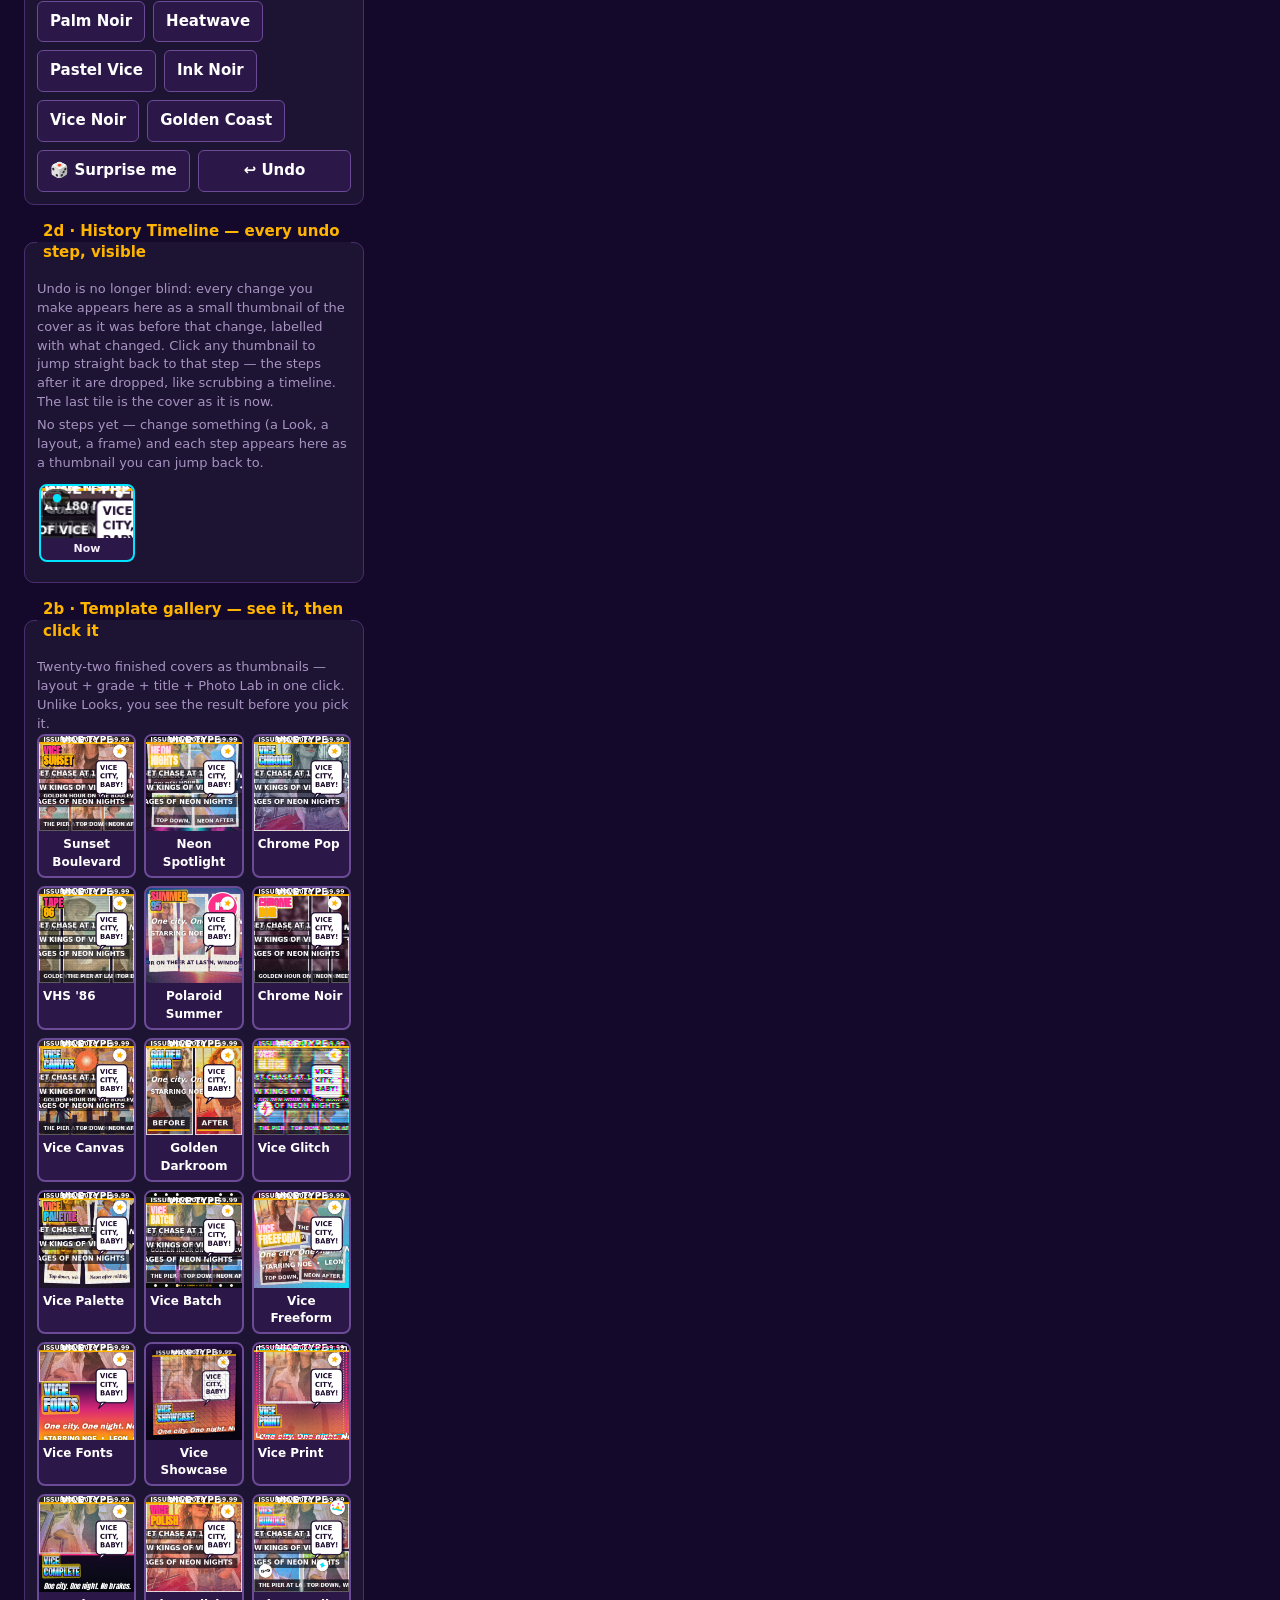
==== commit a0e25349: "v49: Vice Diner — Diner dial (5 original diners + size) + neon sign + menu board + milkshake + check" ====
--- a/app/index.html
+++ b/app/index.html
@@ -868,6 +868,22 @@
         <button class="slotsPreset" type="button" data-slots="palm">Palm Jackpot</button>
         <button class="slotsPreset" type="button" data-slots="cherry">Golden Cherries</button>
         <button class="slotsPreset" type="button" data-slots="diamond">Midnight Diamonds</button>
+      </div>
+    </fieldset>
+
+    <fieldset id="fs-diner">
+      <legend>8ac · Vice Diner — neon sign, menu board, milkshake</legend>
+      <p class="hint">The table of Vice City, in one dial: pick a diner and the cover gains a neon diner sign across the top, a big word in bold capitals with a letterspaced sub-line under it — Neon Nights, Sunset Grill, Palm Court, Golden Hour or Midnight Diner — each with its own word, sub-line, motif, ink and accent, plus a menu board carrying the diner's menu and milkshake flavour, a row of neon bulbs lit from the diner's seed, and a checkered floor in the diner's own colours with an OPEN sign, drawn over the photo but under the title, plus a DINER chip reading the diner and the size. When the slots are on, the sign hangs under the slots cabinet so the two never cover each other. The size slider sets how tall the sign and how big the lettering run — all baked into every PNG export. Try the Vice Diner template for the full look in one click.</p>
+      <label class="check"><input id="dinerOn" type="checkbox"> Diner on</label>
+      <label>Size <span id="dinerSizeVal">NEON NIGHTS • 80%</span>
+        <input id="dinerSize" type="range" min="0" max="100" step="5" value="80">
+      </label>
+      <div class="row">
+        <button class="dinerPreset" type="button" data-diner="neon">Neon Nights</button>
+        <button class="dinerPreset" type="button" data-diner="sunset">Sunset Grill</button>
+        <button class="dinerPreset" type="button" data-diner="palm">Palm Court</button>
+        <button class="dinerPreset" type="button" data-diner="golden">Golden Hour</button>
+        <button class="dinerPreset" type="button" data-diner="midnight">Midnight Diner</button>
       </div>
     </fieldset>
 
